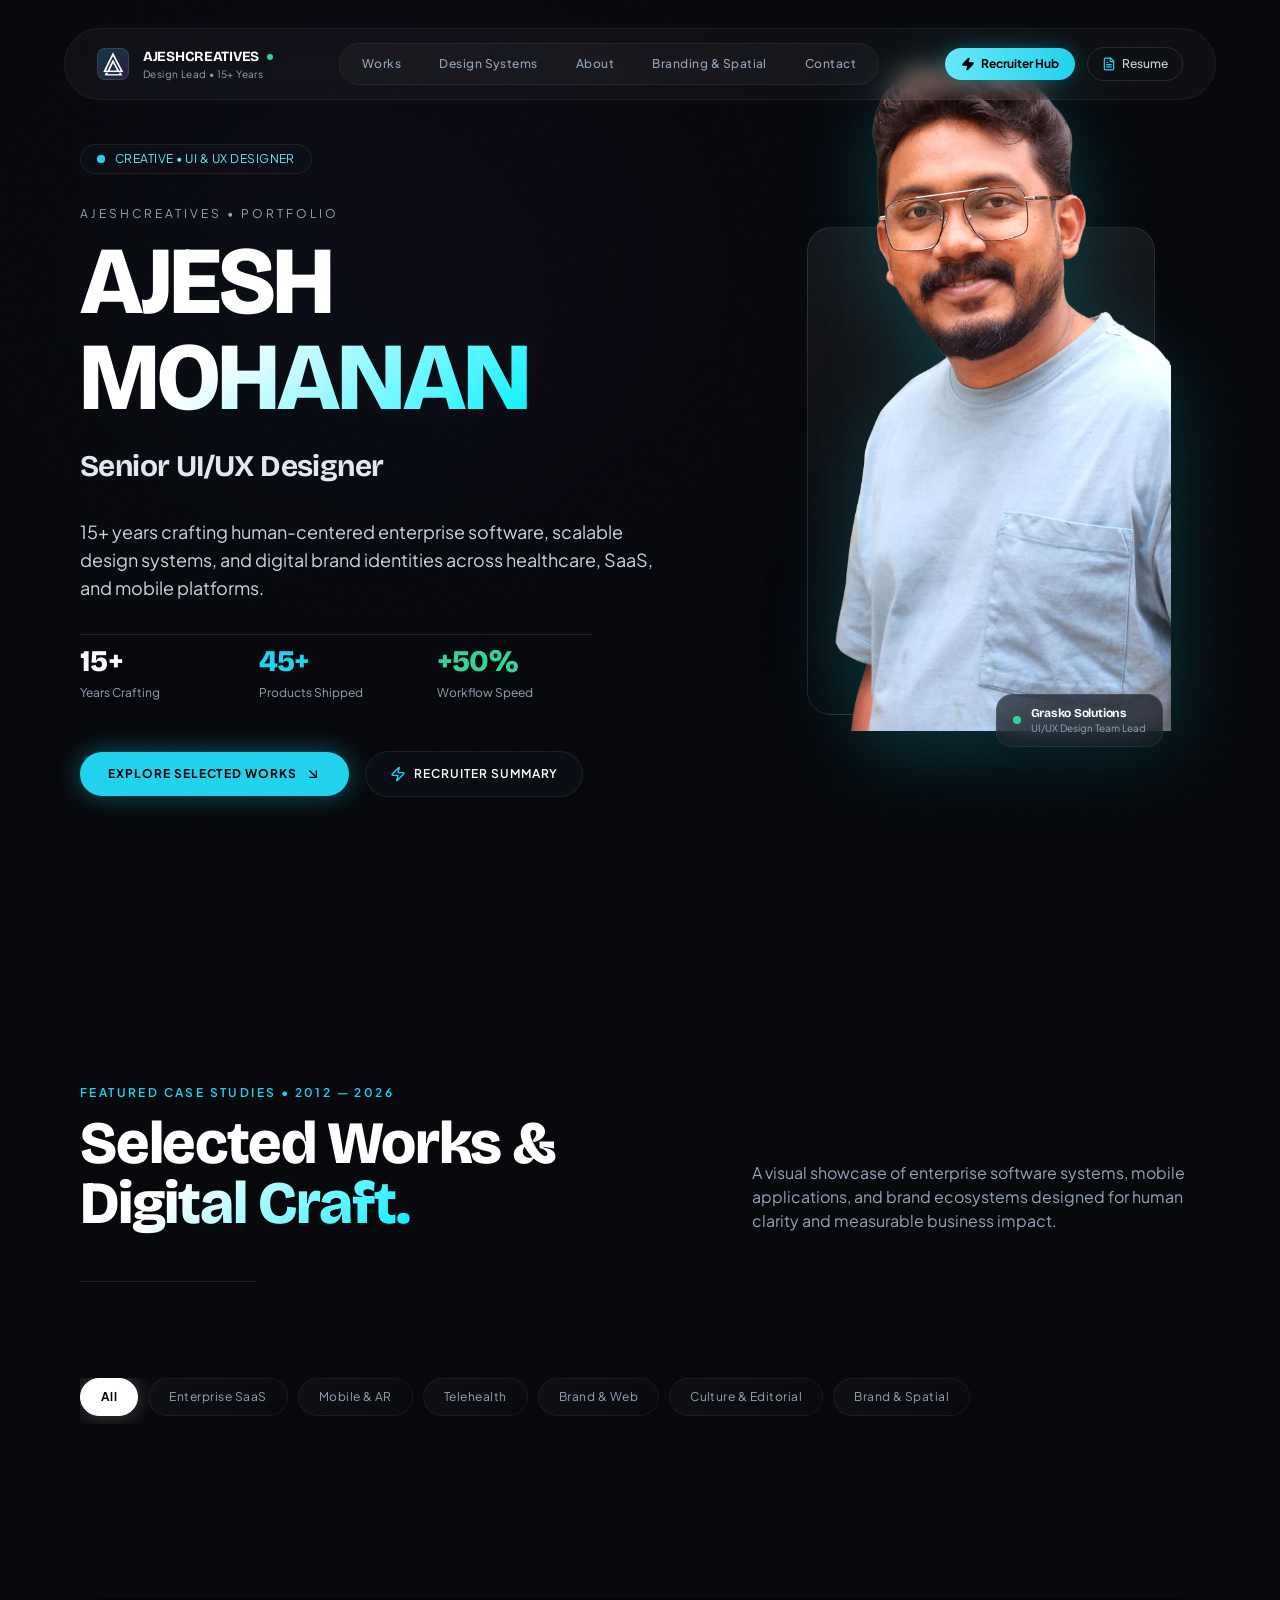
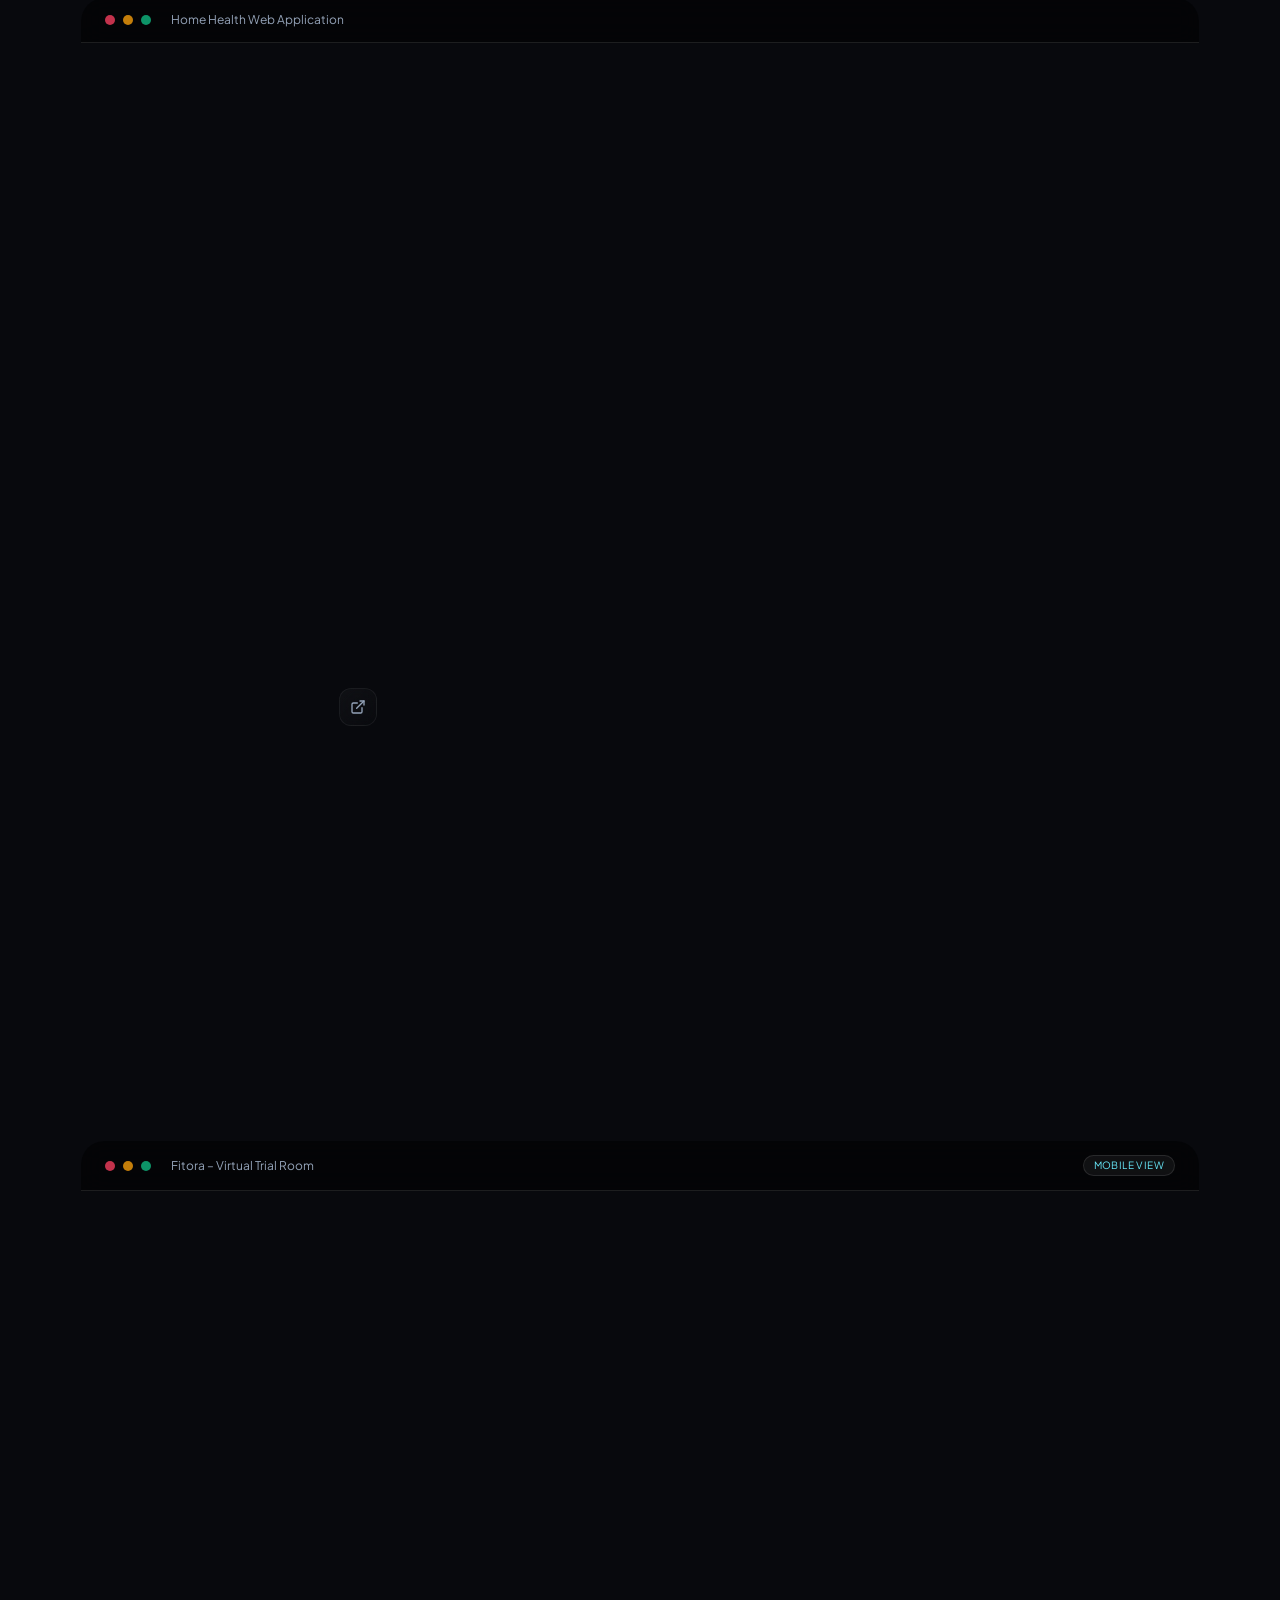
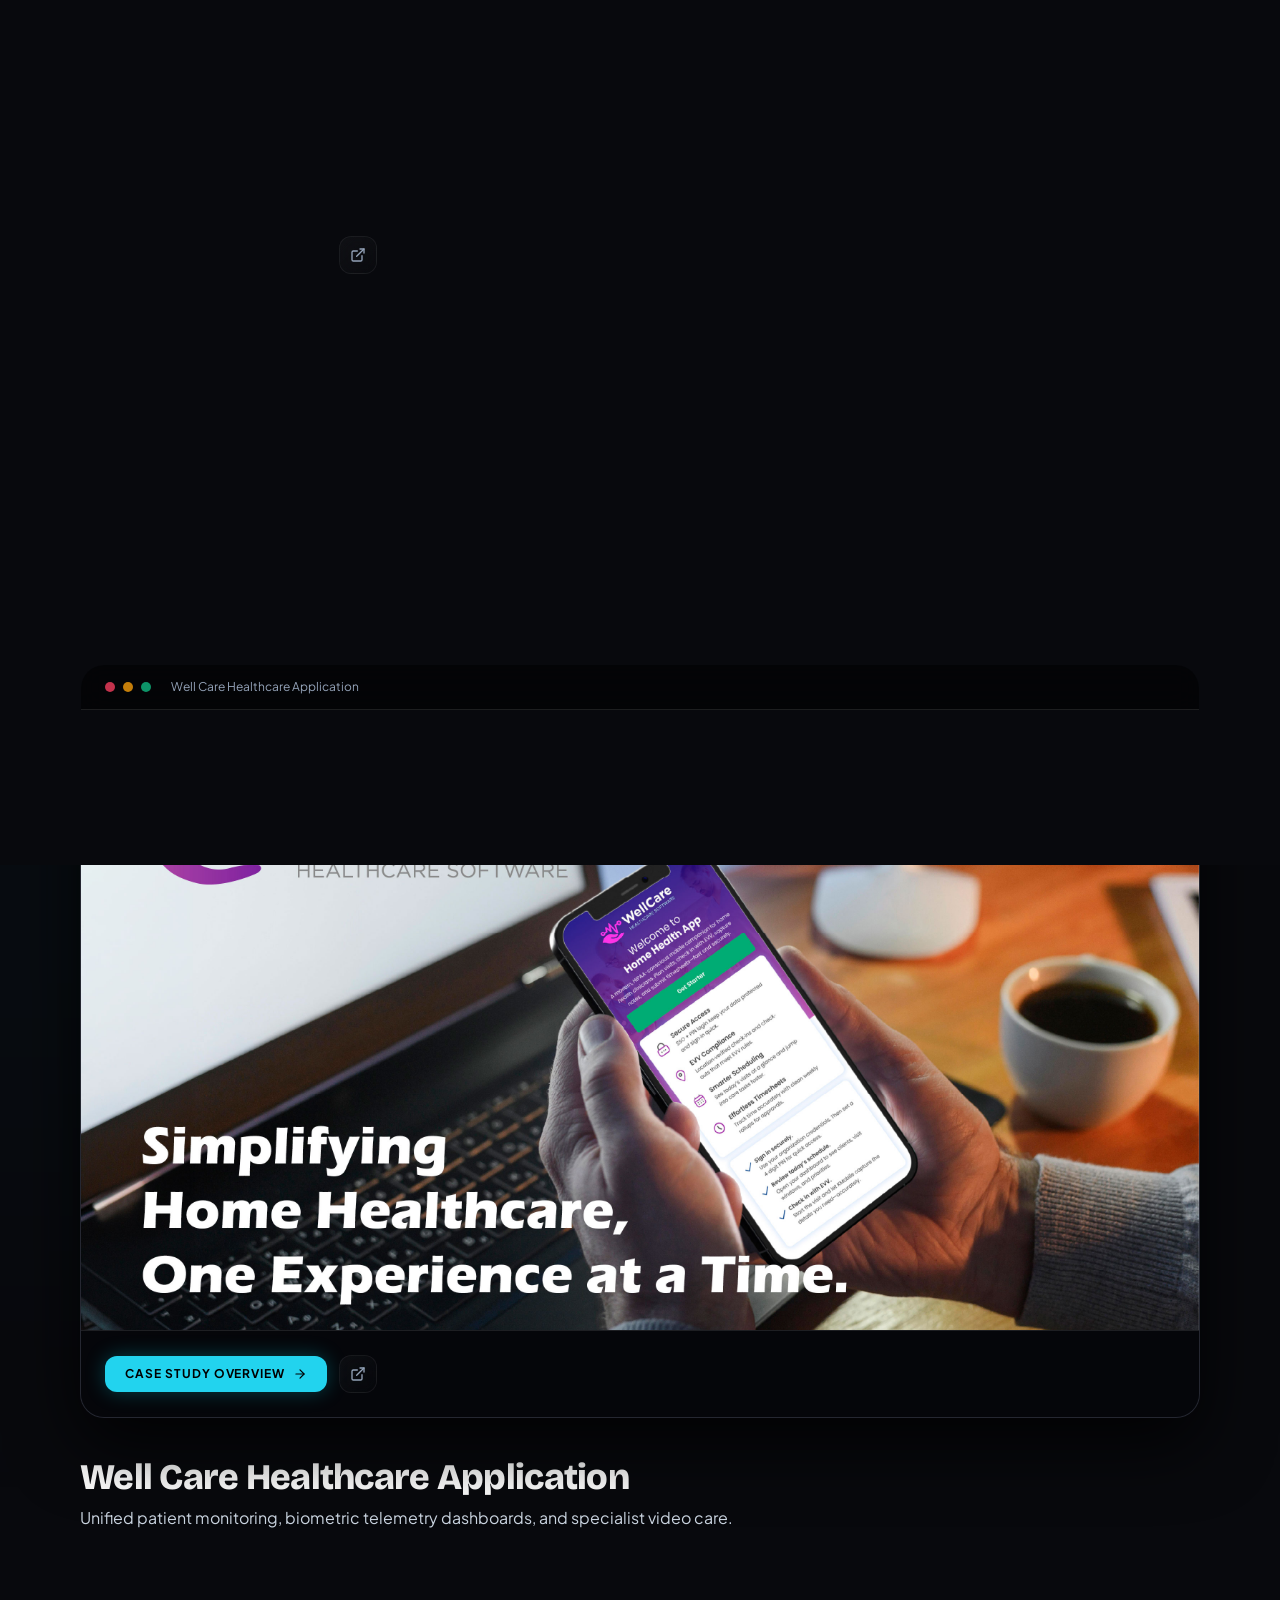
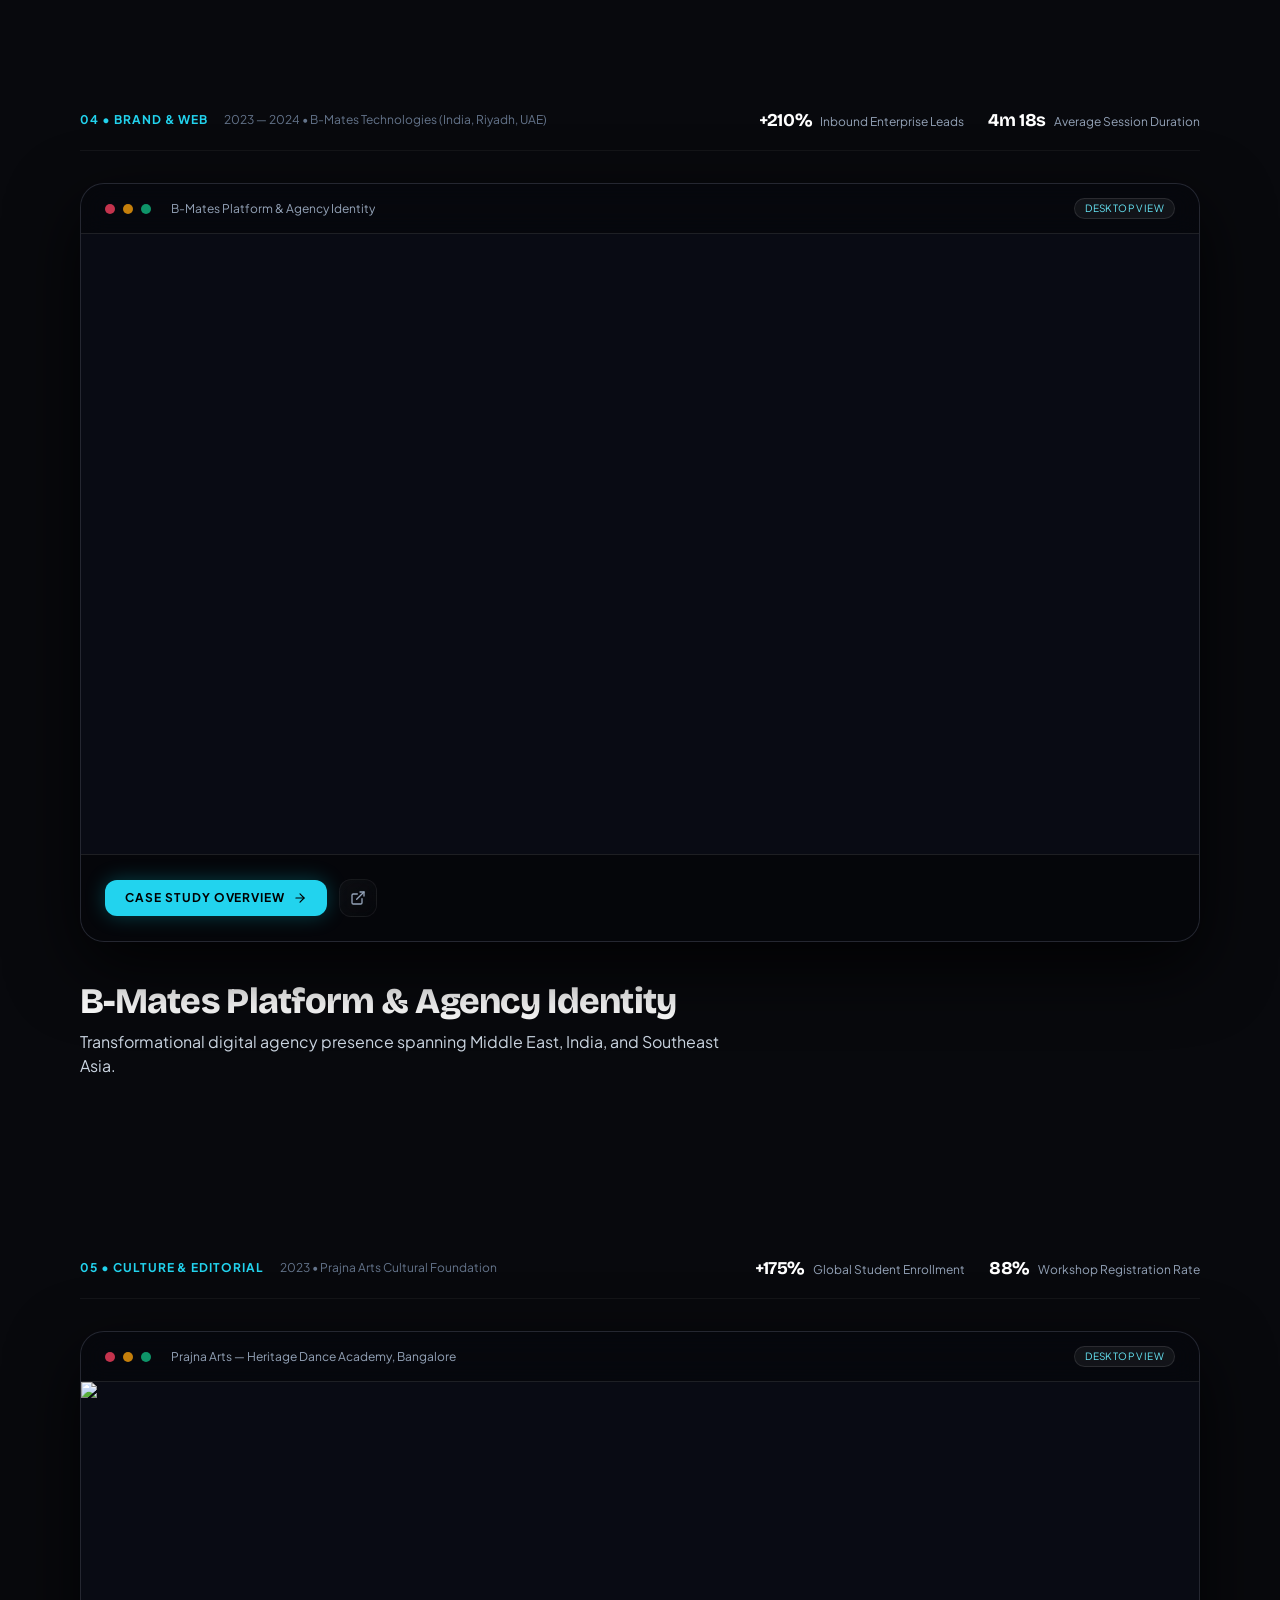
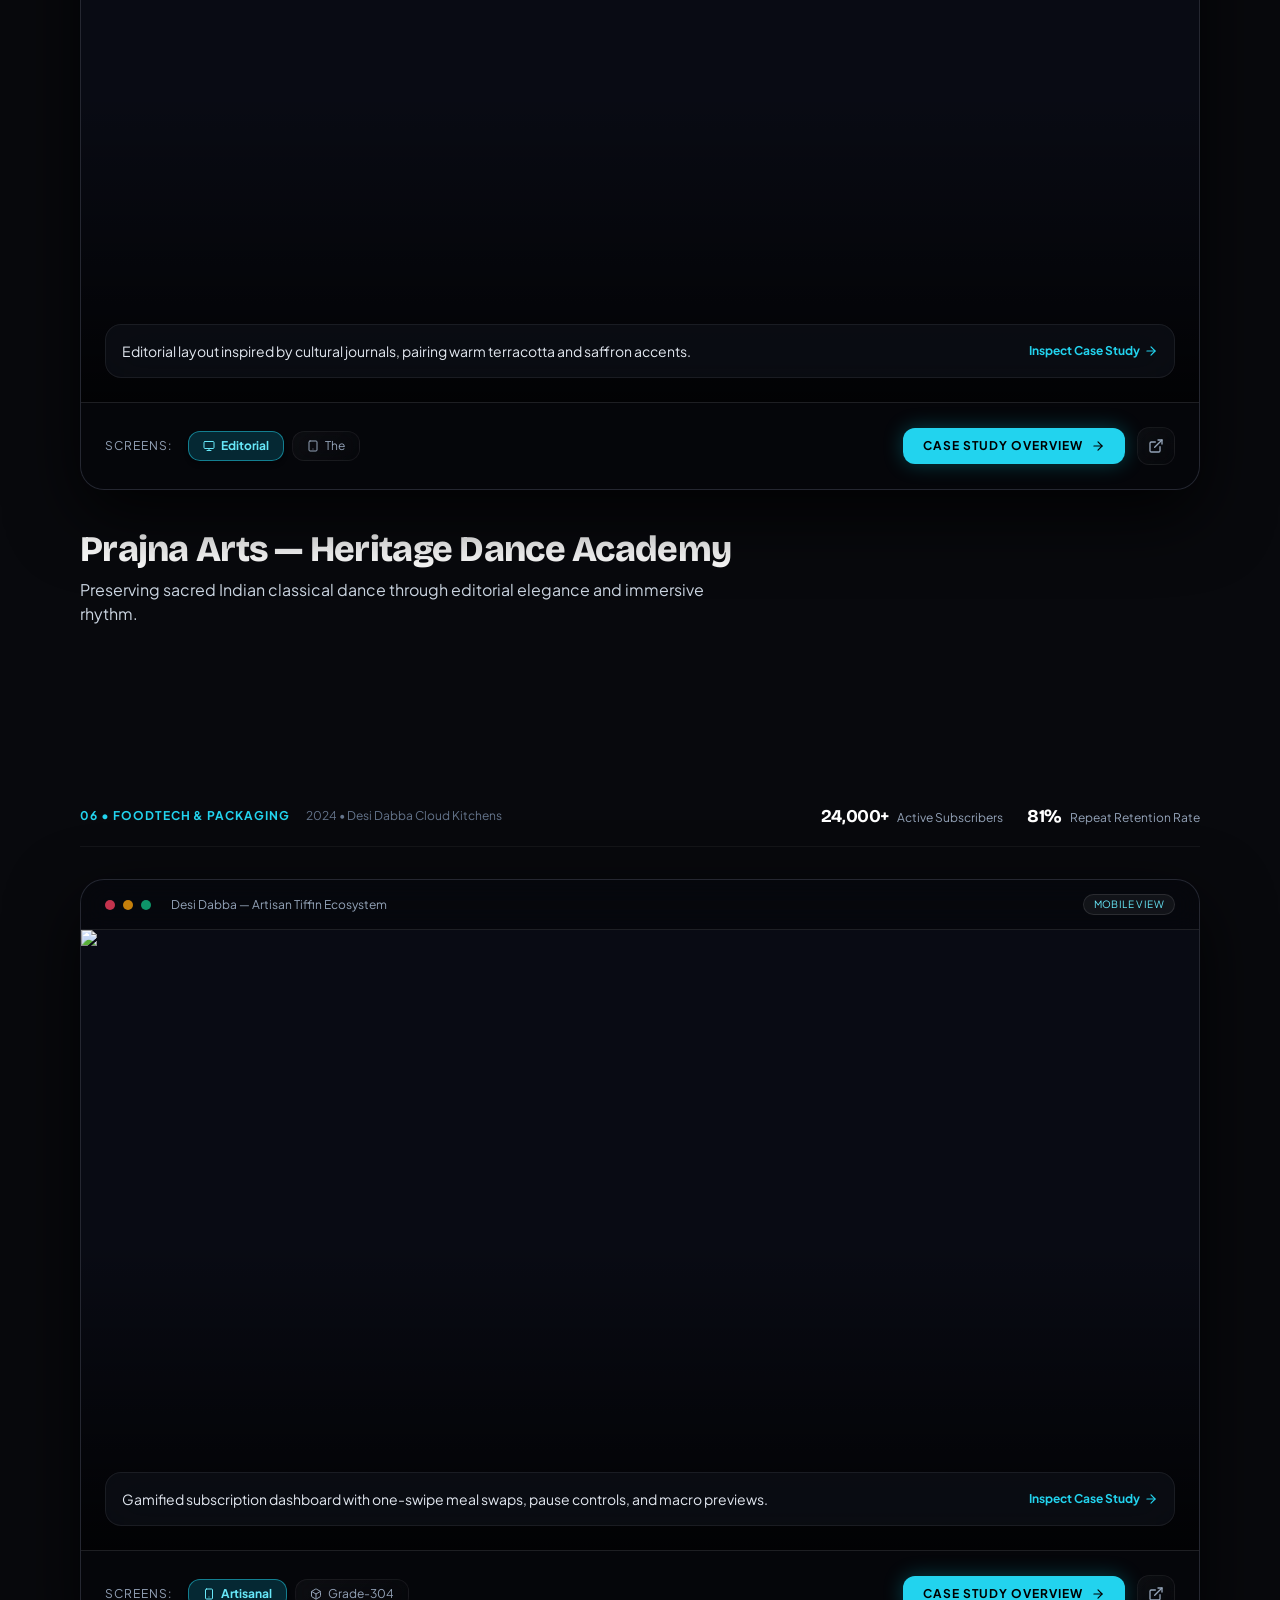
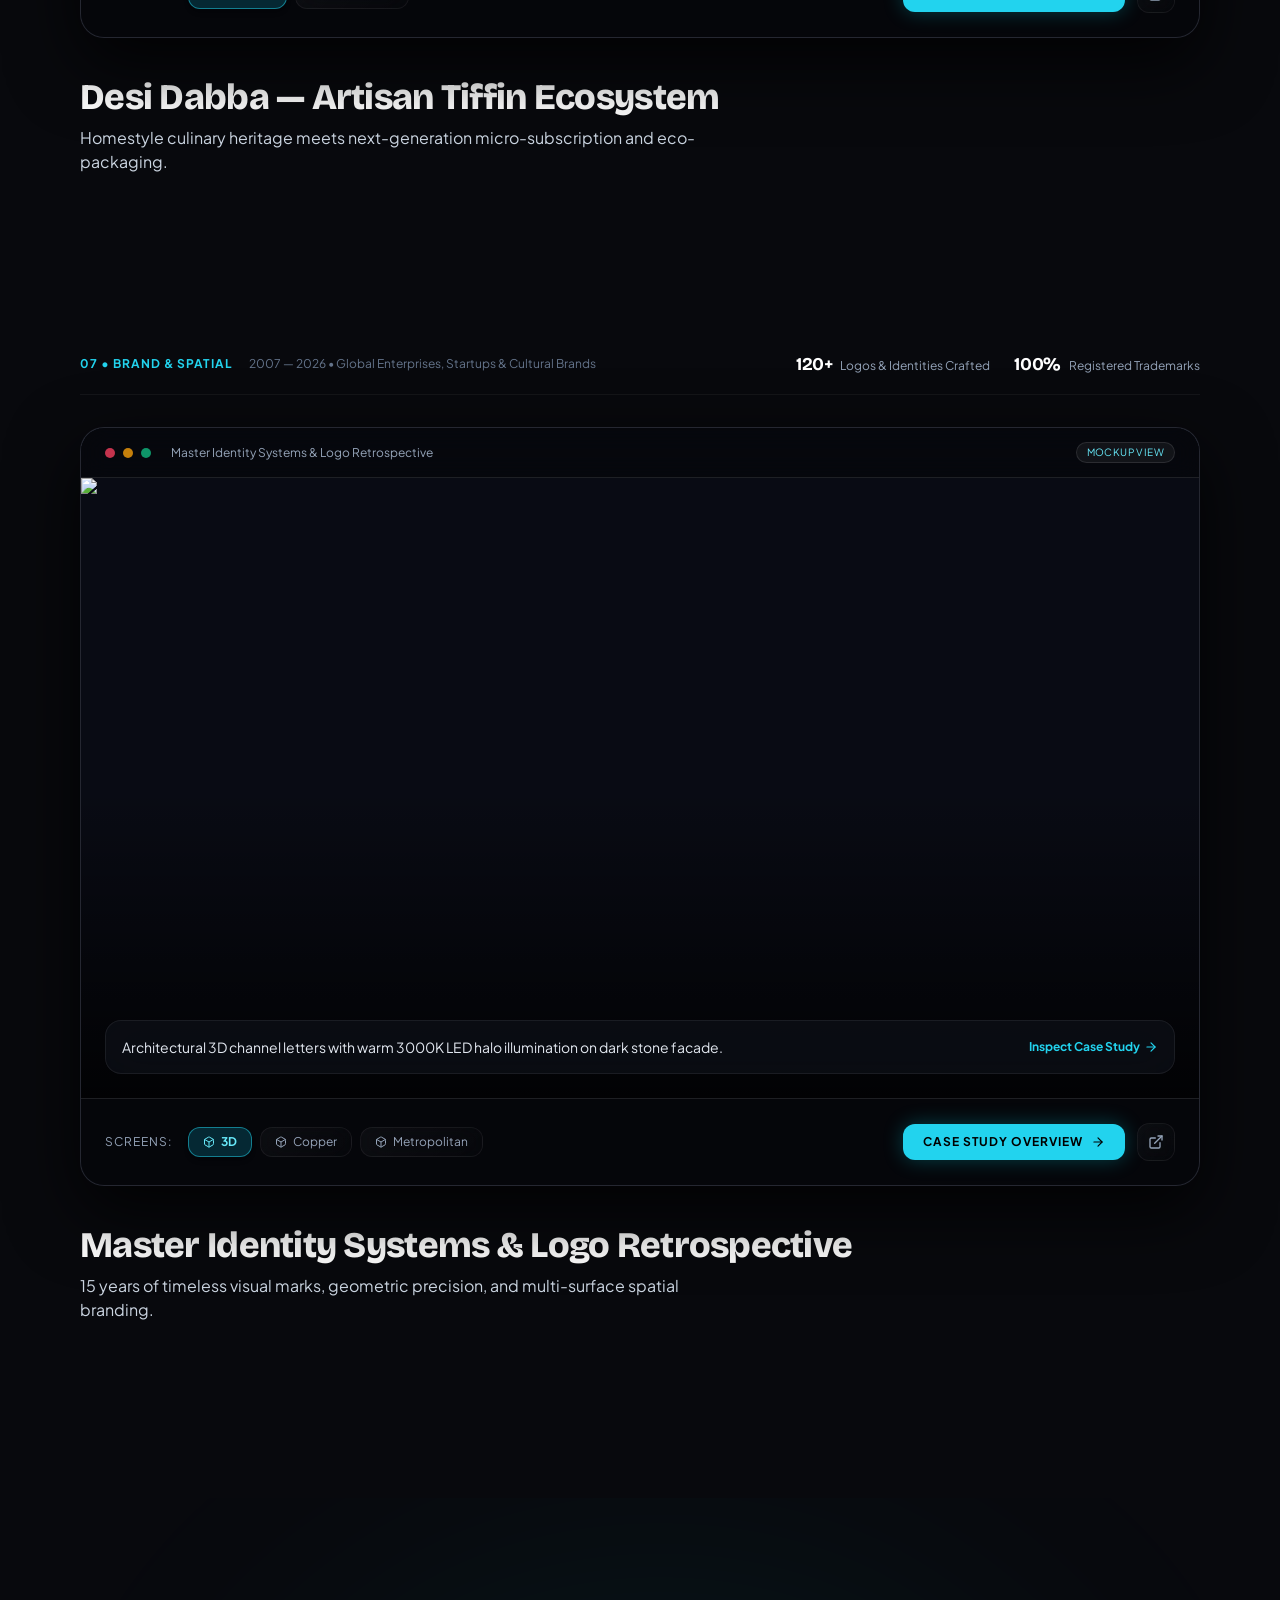
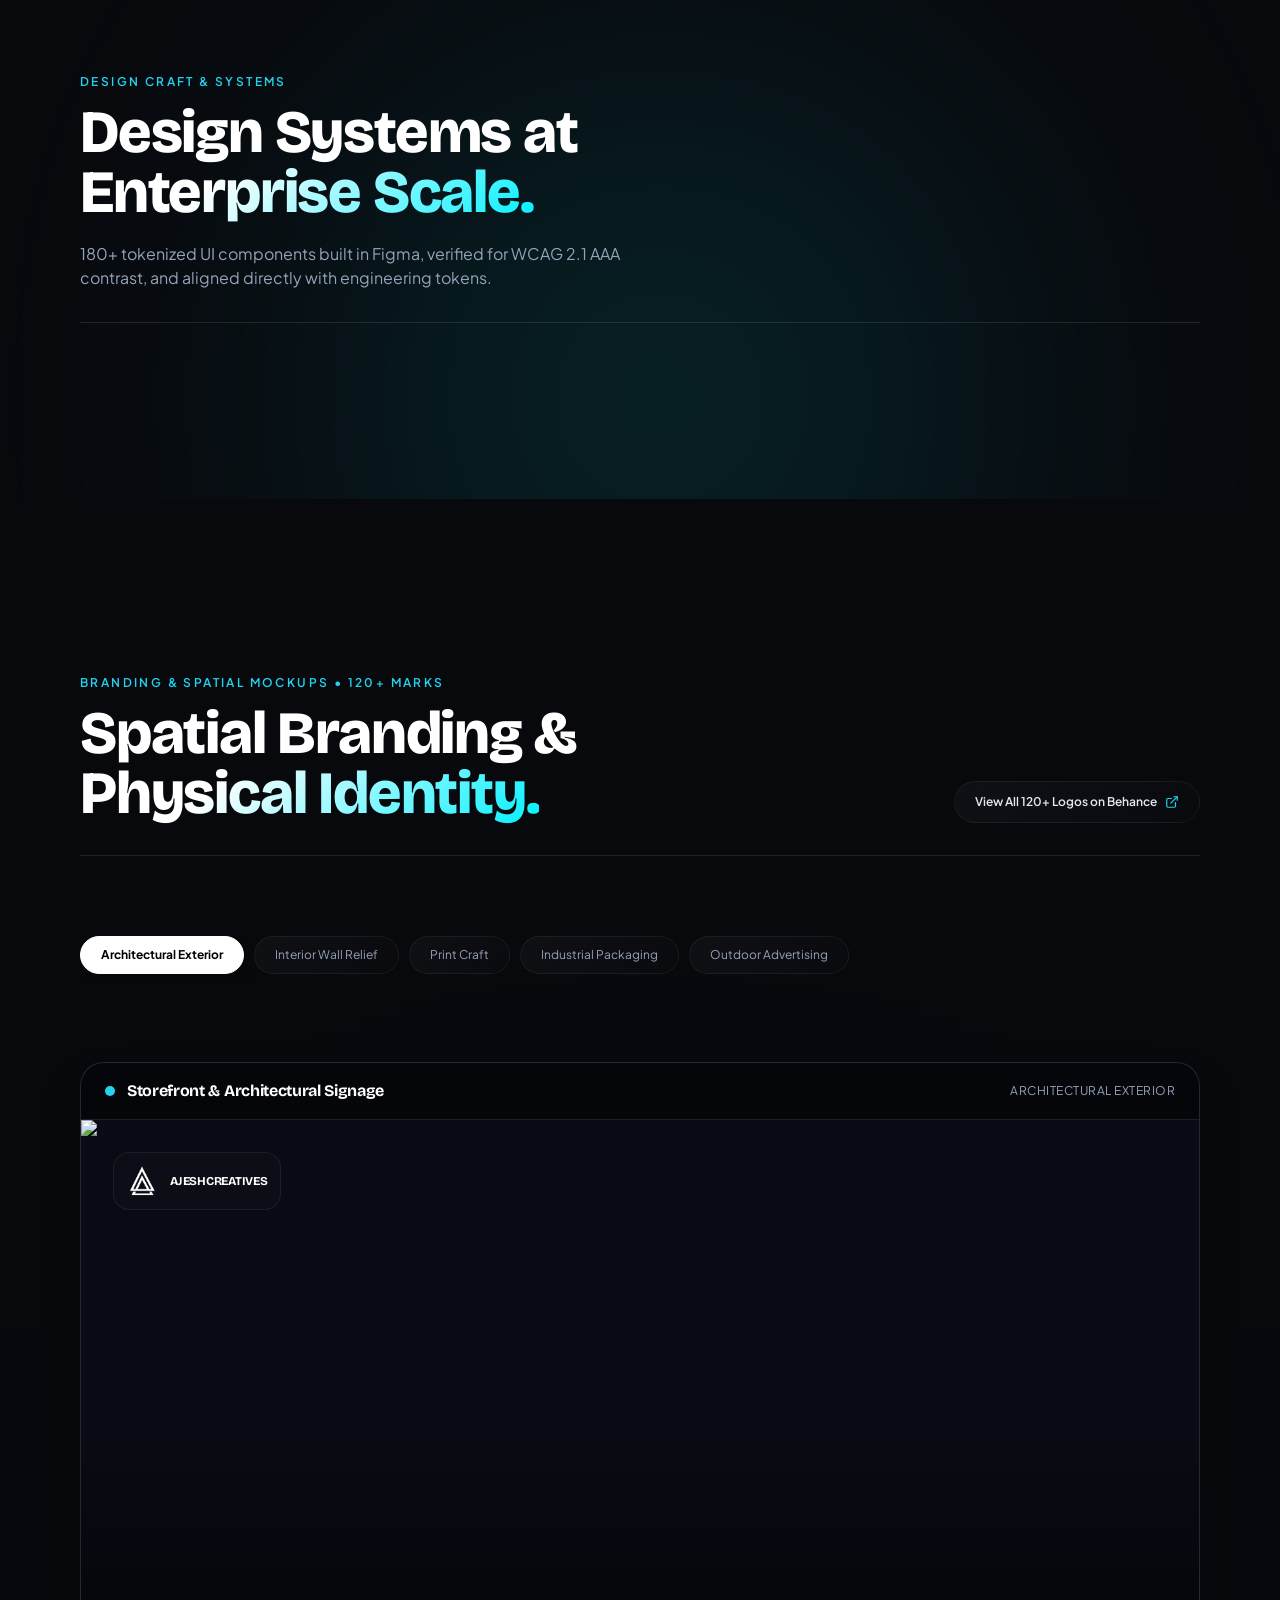
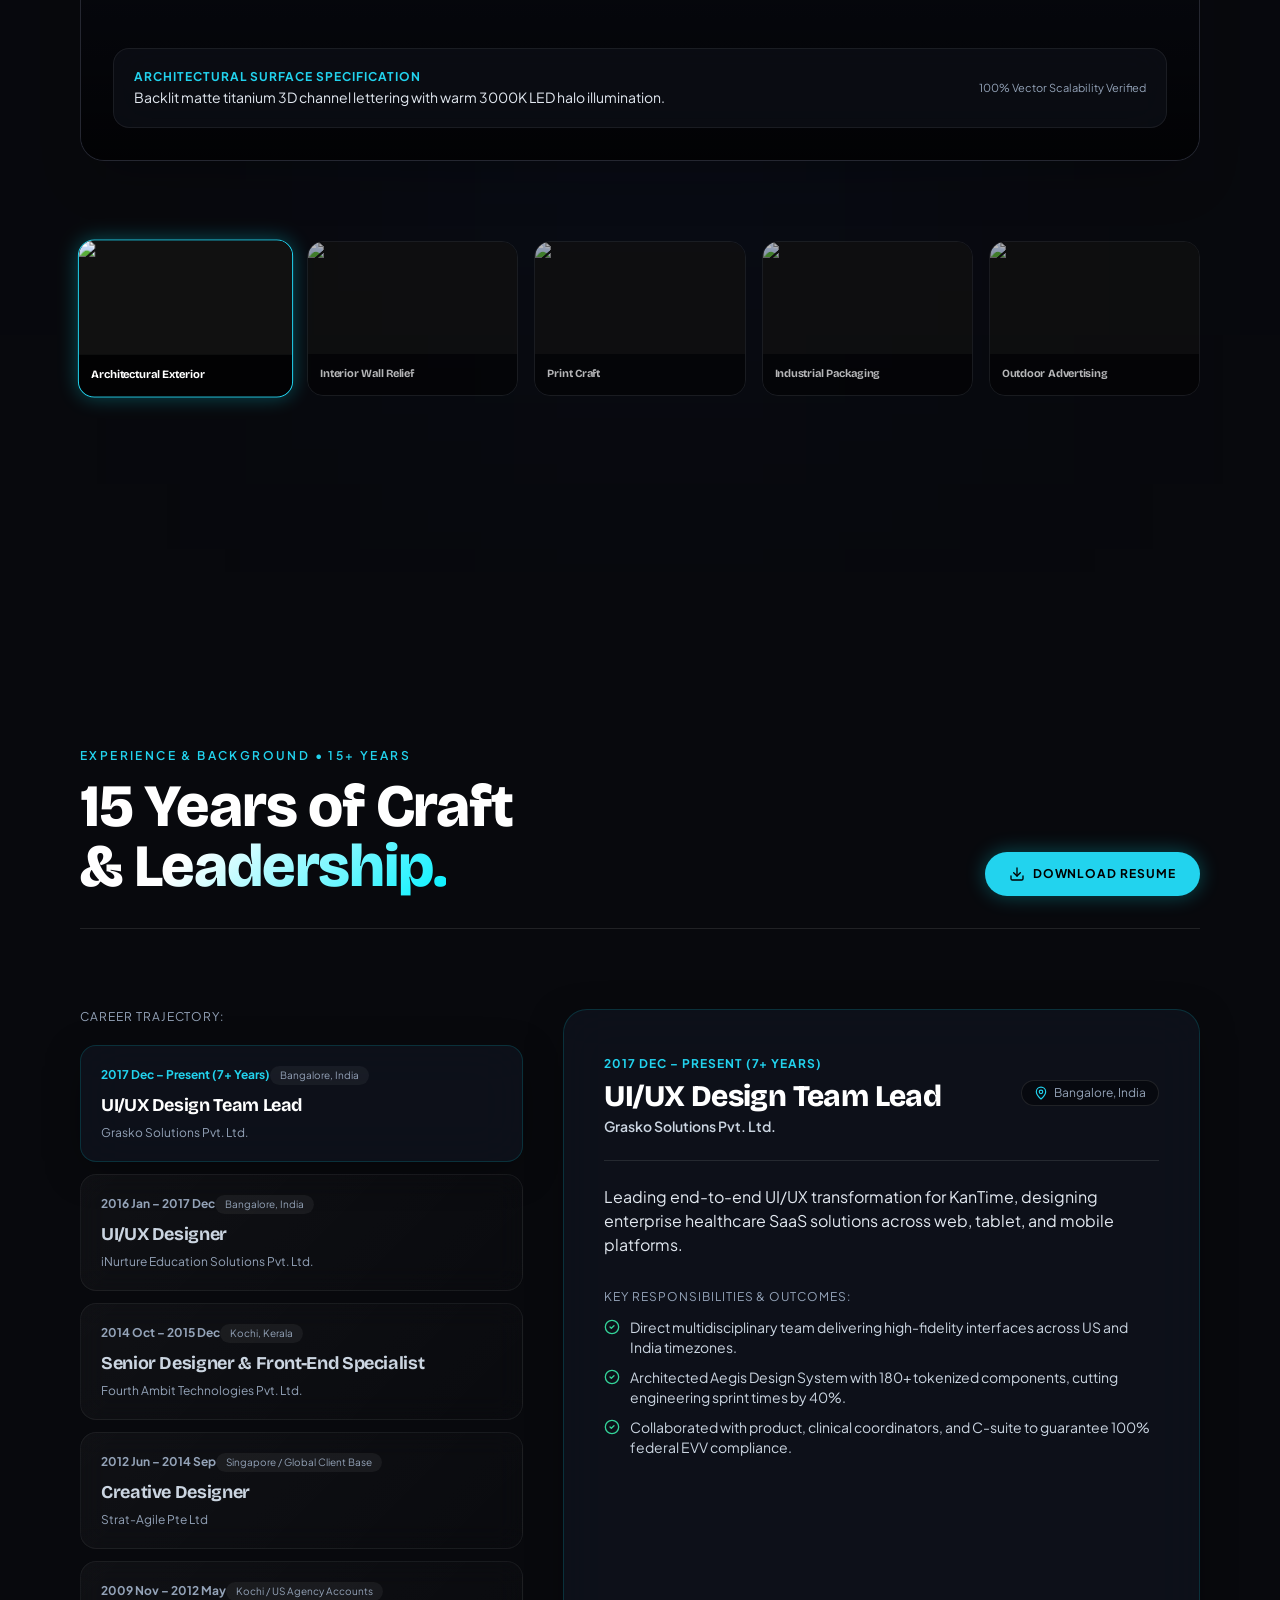
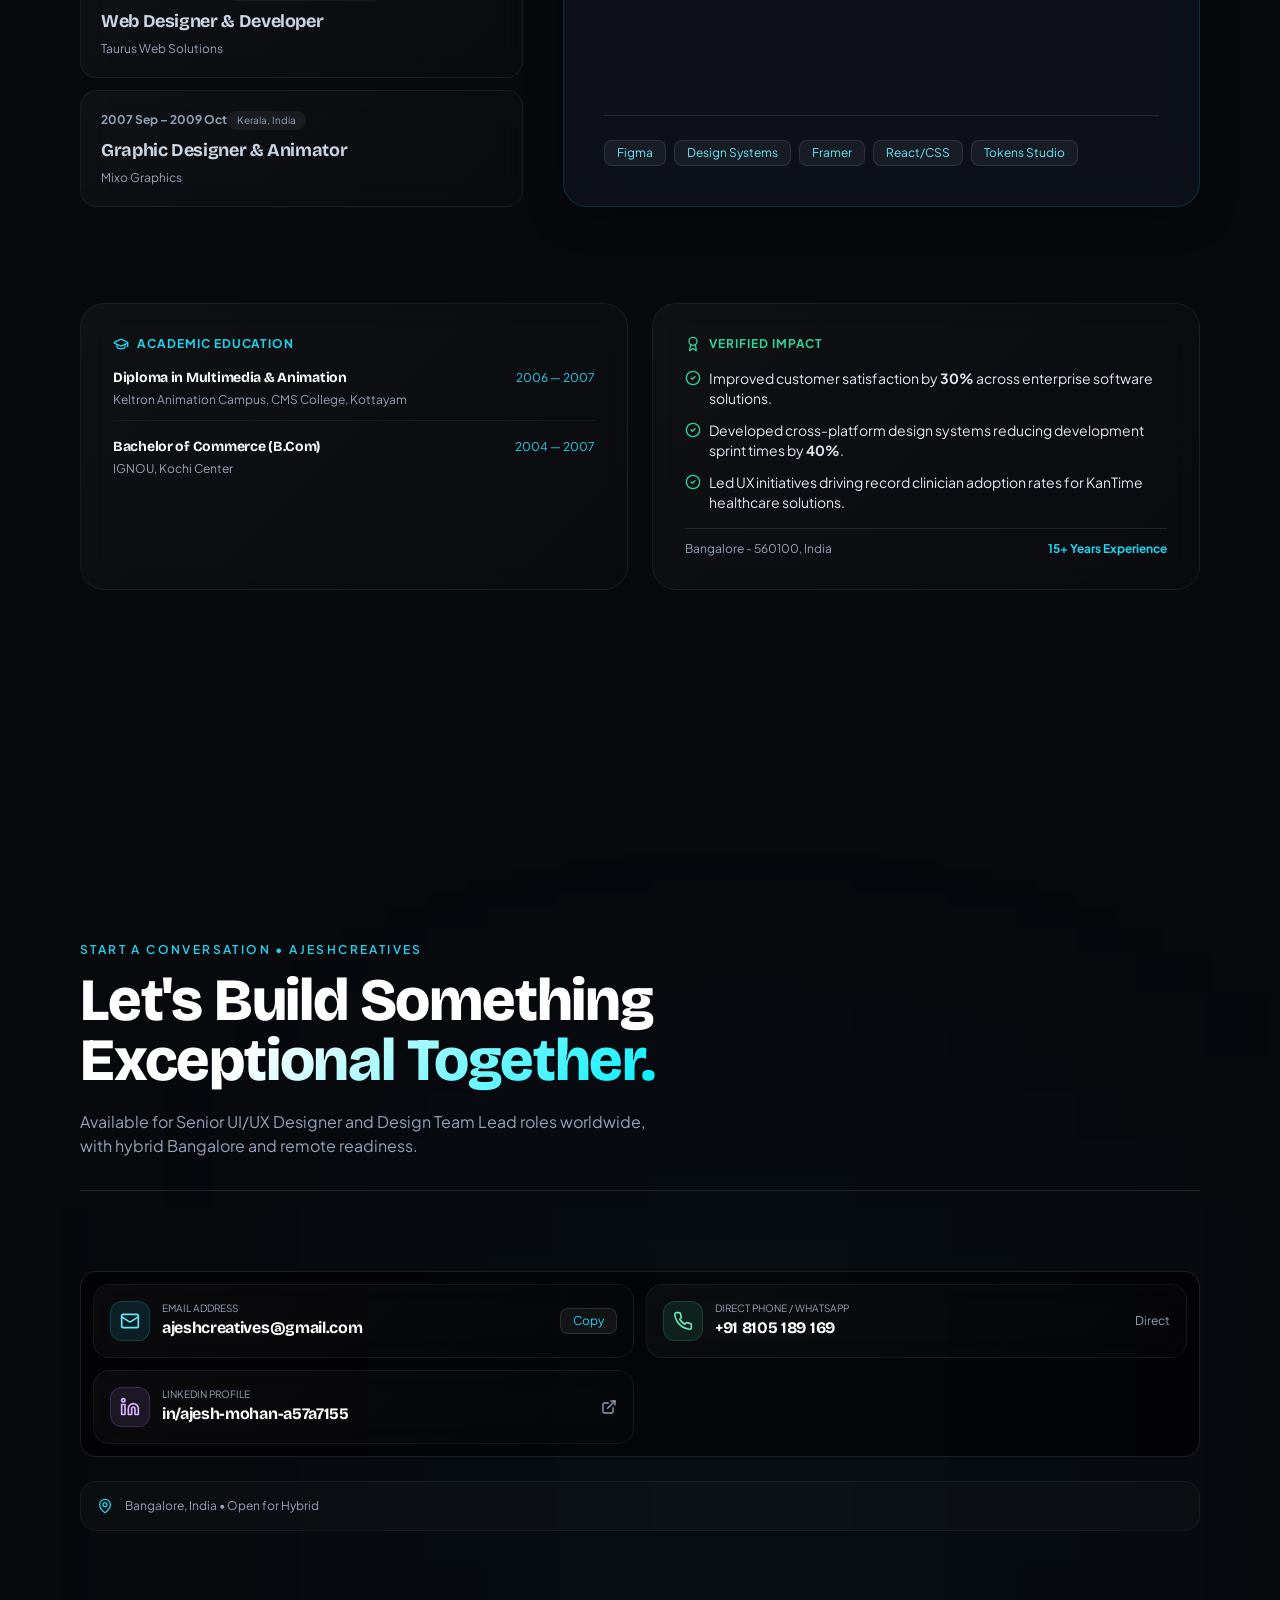
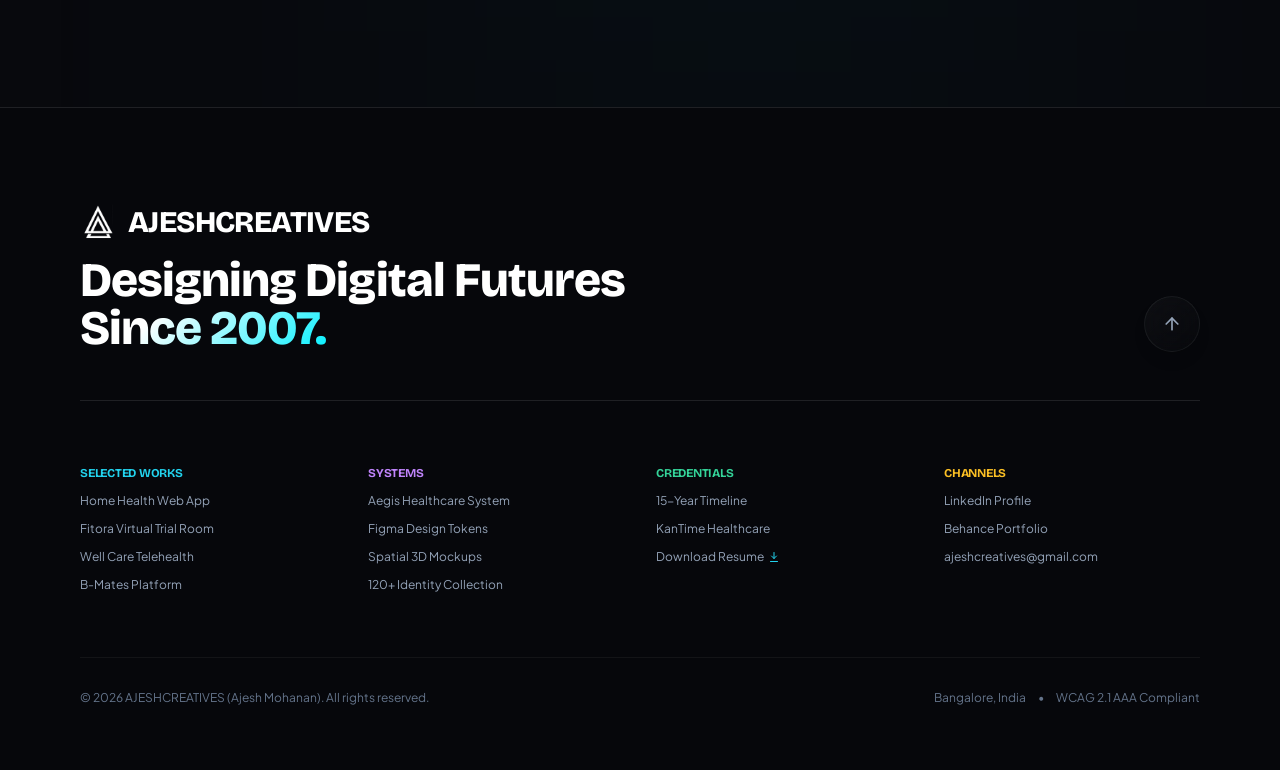
==== index.html @ 3a9ba1cf "Update index.html In index page, added bmates content" ====
<!DOCTYPE html>
<html lang="en" class="dark scroll-smooth">
<head>
<meta charSet="utf-8"/>
<meta name="viewport" content="width=device-width, initial-scale=1"/>
<link rel="preload" as="image" href="images/logo-icon.png" fetchPriority="high"/>
<link rel="preload" as="image" href="images/ajesh-portrait.png" fetchPriority="high"/>
<link rel="preload" as="image" href="https://images.unsplash.com/photo-1504868584819-f8e8b4b6d7e3?auto=format&amp;fit=crop&amp;w=1200&amp;q=80" fetchPriority="high"/>
<link rel="stylesheet" href="styles.css">
<title>AJESHCREATIVES | Senior UI/UX Designer &amp; Design Lead (15+ Years)</title>
<meta name="description" content="Design portfolio of Ajesh Mohanan (AJESHCREATIVES) — Senior UI/UX Designer and Design Team Lead with 15+ years of experience in Enterprise Healthcare SaaS, Design Systems, and Mobile Applications."/>
<meta name="author" content="Ajesh Mohanan"/>
<meta name="keywords" content="AJESHCREATIVES,Ajesh Mohanan,Senior UI/UX Designer,Design Team Lead,Product Designer,KanTime Healthcare,Mobile App Design,Design Systems,Brand Identity"/>
<meta property="og:title" content="AJESHCREATIVES | Senior UI/UX Designer &amp; Design Lead"/>
<meta property="og:description" content="15+ years crafting high-impact digital products, enterprise interfaces, and brand identity systems."/>
<meta property="og:url" content="https://ajeshcreatives.com"/>
<meta property="og:site_name" content="AJESHCREATIVES"/>
<meta property="og:locale" content="en_US"/>
<meta property="og:type" content="website"/>
<meta name="twitter:card" content="summary"/>
<meta name="twitter:title" content="AJESHCREATIVES | Senior UI/UX Designer &amp; Design Lead"/>
<meta name="twitter:description" content="15+ years crafting high-impact digital products, enterprise interfaces, and brand identity systems."/>
<link rel="stylesheet" href="static-overrides.css">
</head>
<body class="bg-[#08090d] text-slate-100 antialiased selection:bg-cyan-500/30 selection:text-white relative min-h-screen">
<div class="fixed inset-0 pointer-events-none bg-noise z-30 opacity-30">
</div><canvas class="fixed inset-0 pointer-events-none z-0 opacity-70" aria-hidden="true"></canvas>
<div class="relative z-10 flex flex-col min-h-screen">
<main class="flex flex-col min-h-screen">
<header class="fixed top-0 left-0 right-0 z-40 flex justify-center transition-all duration-500 px-4 pt-5 sm:pt-7 pointer-events-none">
<div class="pointer-events-auto flex items-center justify-between gap-6 px-6 sm:px-8 py-3.5 rounded-full border transition-all duration-500 max-w-6xl w-full bg-white/[0.03] border-white/5 backdrop-blur-md"><a class="flex items-center gap-3.5 group focus:outline-none" data-cursor="HOME" href="#hero">
<div class="relative w-8 h-8 rounded-lg overflow-hidden flex items-center justify-center p-0.5 bg-gradient-to-br from-cyan-400/20 to-purple-500/20 border border-white/10 group-hover:border-cyan-400/50 transition-colors"><img alt="AJESHCREATIVES Logo" fetchPriority="high" width="26" height="26" decoding="async" data-nimg="1" class="object-contain" style="color:transparent" src="images/logo-icon.png"/>
</div>
<div class="flex flex-col"><span class="font-heading text-sm font-bold tracking-wider text-white group-hover:text-cyan-400 transition-colors flex items-center gap-2">AJESHCREATIVES<span class="inline-block w-1.5 h-1.5 rounded-full bg-emerald-400 animate-pulse"></span></span><span class="text-[10px] text-slate-400 font-sans tracking-wide">Design Lead • 15+ Years</span>
</div></a>
<nav class="hidden md:flex items-center gap-1.5 bg-white/[0.03] p-1.5 rounded-full border border-white/5"><a class="relative px-4 py-1.5 rounded-full text-xs font-medium tracking-wide transition-all duration-300 font-sans text-slate-400 hover:text-white" data-cursor="GOTO" href="#works"><span class="relative z-10">Works</span></a><a class="relative px-4 py-1.5 rounded-full text-xs font-medium tracking-wide transition-all duration-300 font-sans text-slate-400 hover:text-white" data-cursor="GOTO" href="#design-system"><span class="relative z-10">Design Systems</span></a><a class="relative px-4 py-1.5 rounded-full text-xs font-medium tracking-wide transition-all duration-300 font-sans text-slate-400 hover:text-white" data-cursor="GOTO" href="#about"><span class="relative z-10">About</span></a><a class="relative px-4 py-1.5 rounded-full text-xs font-medium tracking-wide transition-all duration-300 font-sans text-slate-400 hover:text-white" data-cursor="GOTO" href="#branding"><span class="relative z-10">Branding &amp; Spatial</span></a><a class="relative px-4 py-1.5 rounded-full text-xs font-medium tracking-wide transition-all duration-300 font-sans text-slate-400 hover:text-white" data-cursor="GOTO" href="#contact"><span class="relative z-10">Contact</span></a>
</nav>
<div class="flex items-center gap-3"><button class="relative group overflow-hidden px-4 py-2 rounded-full text-xs font-bold font-sans text-black bg-gradient-to-r from-cyan-300 to-cyan-400 hover:opacity-95 transition-all shadow-[0_0_20px_rgba(0,240,255,0.25)] flex items-center gap-1.5" data-cursor="RECRUITER"><svg xmlns="http://www.w3.org/2000/svg" width="24" height="24" viewBox="0 0 24 24" fill="none" stroke="currentColor" stroke-width="2" stroke-linecap="round" stroke-linejoin="round" class="lucide lucide-zap w-3.5 h-3.5 fill-black"><path d="M4 14a1 1 0 0 1-.78-1.63l9.9-10.2a.5.5 0 0 1 .86.46l-1.92 6.02A1 1 0 0 0 13 10h7a1 1 0 0 1 .78 1.63l-9.9 10.2a.5.5 0 0 1-.86-.46l1.92-6.02A1 1 0 0 0 11 14z"></path></svg><span class="hidden sm:inline">Recruiter Hub</span><span class="sm:hidden">Recruiter</span></button><a href="#about" class="px-3.5 py-2 rounded-full text-xs font-medium font-sans text-slate-300 border border-white/10 hover:border-cyan-400/40 hover:bg-white/[0.04] transition-all hidden lg:flex items-center gap-1.5" data-cursor="RESUME"><svg xmlns="http://www.w3.org/2000/svg" width="24" height="24" viewBox="0 0 24 24" fill="none" stroke="currentColor" stroke-width="2" stroke-linecap="round" stroke-linejoin="round" class="lucide lucide-file-text w-3.5 h-3.5 text-cyan-400"><path d="M15 2H6a2 2 0 0 0-2 2v16a2 2 0 0 0 2 2h12a2 2 0 0 0 2-2V7Z"></path><path d="M14 2v4a2 2 0 0 0 2 2h4"></path><path d="M10 9H8"></path><path d="M16 13H8"></path><path d="M16 17H8"></path></svg><span>Resume</span></a><button class="p-2 rounded-full border border-white/10 bg-white/[0.04] text-slate-200 md:hidden" aria-label="Toggle Navigation Menu"><svg xmlns="http://www.w3.org/2000/svg" width="24" height="24" viewBox="0 0 24 24" fill="none" stroke="currentColor" stroke-width="2" stroke-linecap="round" stroke-linejoin="round" class="lucide lucide-menu w-4 h-4"><line x1="4" x2="20" y1="12" y2="12"></line><line x1="4" x2="20" y1="6" y2="6"></line><line x1="4" x2="20" y1="18" y2="18"></line></svg></button>
</div>
</div>
</header>
<section id="hero" class="relative min-h-[92vh] flex flex-col justify-center pt-36 pb-28 px-6 sm:px-12 lg:px-20 overflow-hidden">
<div class="absolute top-1/4 left-1/3 -translate-x-1/2 -translate-y-1/2 w-[650px] h-[500px] bg-gradient-to-tr from-cyan-500/10 via-purple-500/5 to-transparent blur-[140px] rounded-full pointer-events-none -z-10">
</div>
<div class="max-w-7xl mx-auto w-full grid grid-cols-1 lg:grid-cols-12 gap-16 lg:gap-12 items-center">
<div class="lg:col-span-7 flex flex-col gap-8 z-10">
<div class="inline-flex items-center gap-2.5 px-4 py-1.5 rounded-full glass-panel border border-cyan-400/25 text-xs font-sans tracking-wide text-cyan-300 w-fit"><span class="relative flex h-2 w-2"><span class="animate-ping absolute inline-flex h-full w-full rounded-full bg-cyan-400 opacity-75"></span><span class="relative inline-flex rounded-full h-2 w-2 bg-cyan-400"></span></span><span>CREATIVE • UI &amp; UX DESIGNER</span>
</div>
<div class="flex flex-col gap-3"><span class="text-xs font-sans uppercase tracking-[0.25em] text-slate-400">AJESHCREATIVES • PORTFOLIO</span><h1 class="font-heading text-5xl sm:text-7xl xl:text-8xl font-extrabold tracking-tight text-white leading-[1.02]">AJESH <br/><span class="text-gradient-cyan">MOHANAN</span></h1>
<div class="h-10 sm:h-12 flex items-center overflow-hidden pt-2"><span class="font-heading text-xl sm:text-3xl font-bold text-slate-200 tracking-wide inline-block">Senior UI/UX Designer</span>
</div>
</div><p class="text-slate-300 text-base sm:text-lg max-w-xl font-normal leading-relaxed font-sans">15+ years crafting human-centered enterprise software, scalable design systems, and digital brand identities across healthcare, SaaS, and mobile platforms.</p>
<div class="grid grid-cols-3 gap-6 pt-2 max-w-lg border-t border-white/10">
<div><span class="font-heading text-2xl sm:text-3xl font-extrabold text-white block">15+</span><span class="text-xs text-slate-400 font-sans">Years Crafting</span>
</div>
<div><span class="font-heading text-2xl sm:text-3xl font-extrabold text-cyan-400 block">45+</span><span class="text-xs text-slate-400 font-sans">Products Shipped</span>
</div>
<div><span class="font-heading text-2xl sm:text-3xl font-extrabold text-emerald-400 block">+50%</span><span class="text-xs text-slate-400 font-sans">Workflow Speed</span>
</div>
</div>
<div class="flex flex-wrap items-center gap-4 pt-4"><a class="px-7 py-3.5 rounded-full font-sans font-bold text-xs uppercase tracking-wider text-black bg-cyan-400 hover:bg-cyan-300 transition-all shadow-[0_0_25px_rgba(0,240,255,0.35)] flex items-center gap-2 group" data-cursor="WORKS" href="#works"><span>Explore Selected Works</span><svg xmlns="http://www.w3.org/2000/svg" width="24" height="24" viewBox="0 0 24 24" fill="none" stroke="currentColor" stroke-width="2" stroke-linecap="round" stroke-linejoin="round" class="lucide lucide-arrow-down-right w-4 h-4 transition-transform group-hover:translate-x-0.5 group-hover:translate-y-0.5"><path d="m7 7 10 10"></path><path d="M17 7v10H7"></path></svg></a><button class="px-6 py-3.5 rounded-full font-sans font-semibold text-xs tracking-wider uppercase text-white glass-panel border border-white/15 hover:border-cyan-400/40 hover:bg-white/[0.06] transition-all flex items-center gap-2" data-cursor="RECRUITER"><svg xmlns="http://www.w3.org/2000/svg" width="24" height="24" viewBox="0 0 24 24" fill="none" stroke="currentColor" stroke-width="2" stroke-linecap="round" stroke-linejoin="round" class="lucide lucide-zap w-4 h-4 text-cyan-400"><path d="M4 14a1 1 0 0 1-.78-1.63l9.9-10.2a.5.5 0 0 1 .86.46l-1.92 6.02A1 1 0 0 0 13 10h7a1 1 0 0 1 .78 1.63l-9.9 10.2a.5.5 0 0 1-.86-.46l1.92-6.02A1 1 0 0 0 11 14z"></path></svg><span>Recruiter Summary</span></button>
</div>
</div>
<div class="lg:col-span-5 flex justify-center items-center relative">
<div class="relative w-[300px] sm:w-[380px] h-[440px] sm:h-[520px] flex items-center justify-center">
<div class="absolute inset-4 rounded-3xl bg-gradient-to-b from-white/[0.06] to-transparent backdrop-blur-xl border border-white/10 shadow-2xl overflow-hidden">
</div>
<div class="relative z-10 w-full h-full flex items-end justify-center pt-8"><img alt="Ajesh Mohanan - AJESHCREATIVES" fetchPriority="high" width="380" height="500" decoding="async" data-nimg="1" class="object-contain drop-shadow-[0_20px_40px_rgba(0,240,255,0.2)] select-none pointer-events-none transition-transform duration-700 hover:scale-105" style="color:transparent" src="images/ajesh-portrait.png"/>
</div>
<div class="absolute -bottom-4 right-2 z-20 glass-panel px-4 py-2.5 rounded-2xl border border-white/15 shadow-xl flex items-center gap-2.5">
<div class="w-2 h-2 rounded-full bg-emerald-400 animate-pulse">
</div>
<div class="flex flex-col"><span class="font-heading text-xs font-bold text-white">Grasko Solutions</span><span class="text-[10px] text-slate-400 font-sans">UI/UX Design Team Lead</span>
</div>
</div>
</div>
</div>
</div>
</section>
<section id="works" class="relative py-32 sm:py-44 px-6 sm:px-12 lg:px-20 overflow-hidden">
<div class="absolute top-1/3 left-0 w-[600px] h-[600px] bg-cyan-500/5 blur-[180px] pointer-events-none -z-10">
</div>
<div class="max-w-7xl mx-auto flex flex-col gap-24">
<div class="flex flex-col md:flex-row md:items-end justify-between gap-8 pb-12 border-b border-white/10">
<div class="flex flex-col gap-3"><span class="text-xs font-sans uppercase tracking-[0.2em] text-cyan-400 font-semibold">FEATURED CASE STUDIES • 2012 — 2026</span><h2 class="font-heading text-4xl sm:text-6xl font-black text-white tracking-tight leading-tight">Selected Works &amp; <br/><span class="text-gradient-cyan">Digital Craft.</span></h2>
</div><p class="text-slate-400 text-sm sm:text-base max-w-md font-sans leading-relaxed">A visual showcase of enterprise software systems, mobile applications, and brand ecosystems designed for human clarity and measurable business impact.</p>
</div>
<div class="flex items-center gap-2.5 overflow-x-auto no-scrollbar pb-2"><button class="px-5 py-2.5 rounded-full text-xs font-sans tracking-wide whitespace-nowrap transition-all border bg-white text-black border-white shadow-[0_0_20px_rgba(255,255,255,0.25)] font-bold" data-cursor="FILTER">All</button><button class="px-5 py-2.5 rounded-full text-xs font-sans tracking-wide whitespace-nowrap transition-all border glass-card text-slate-400 hover:text-white border-white/5" data-cursor="FILTER">Enterprise SaaS</button><button class="px-5 py-2.5 rounded-full text-xs font-sans tracking-wide whitespace-nowrap transition-all border glass-card text-slate-400 hover:text-white border-white/5" data-cursor="FILTER">Mobile &amp; AR</button><button class="px-5 py-2.5 rounded-full text-xs font-sans tracking-wide whitespace-nowrap transition-all border glass-card text-slate-400 hover:text-white border-white/5" data-cursor="FILTER">Telehealth</button><button class="px-5 py-2.5 rounded-full text-xs font-sans tracking-wide whitespace-nowrap transition-all border glass-card text-slate-400 hover:text-white border-white/5" data-cursor="FILTER">Brand &amp; Web</button><button class="px-5 py-2.5 rounded-full text-xs font-sans tracking-wide whitespace-nowrap transition-all border glass-card text-slate-400 hover:text-white border-white/5" data-cursor="FILTER">Culture &amp; Editorial</button><button class="px-5 py-2.5 rounded-full text-xs font-sans tracking-wide whitespace-nowrap transition-all border glass-card text-slate-400 hover:text-white border-white/5" data-cursor="FILTER">Brand &amp; Spatial</button>
</div>
<div class="flex flex-col gap-36 sm:gap-44">
<article class="flex flex-col gap-8 group">
<div class="flex flex-col sm:flex-row sm:items-center justify-between gap-4 pb-4 border-b border-white/5">
<div class="flex items-center gap-4 flex-wrap"><span class="text-xs font-sans uppercase tracking-wider text-cyan-400 font-bold">01 • Enterprise SaaS</span><span class="text-xs text-slate-500 font-sans">2023 — 2024 • KanTime Enterprise Healthcare Platform</span>
</div>
<div class="flex items-center gap-6">
<div class="flex items-baseline gap-2"><span class="font-heading text-lg font-bold text-white">-50%</span><span class="text-xs text-slate-400 font-sans">Coordinator Scheduling Time</span>
</div>
<div class="flex items-baseline gap-2"><span class="font-heading text-lg font-bold text-white">-50%</span><span class="text-xs text-slate-400 font-sans">Visit Overlap Conflicts</span>
</div>
</div>
</div>
<div class="relative rounded-3xl bg-[#0c0f1a] border border-white/10 overflow-hidden shadow-[0_25px_70px_rgba(0,0,0,0.8)] group-hover:border-cyan-400/40 transition-all duration-500">
<div class="px-6 py-3.5 bg-black/50 border-b border-white/10 flex items-center justify-between backdrop-blur-md">
<div class="flex items-center gap-2"><span class="w-2.5 h-2.5 rounded-full bg-rose-500/80"></span><span class="w-2.5 h-2.5 rounded-full bg-amber-500/80"></span><span class="w-2.5 h-2.5 rounded-full bg-emerald-500/80"></span><span class="text-xs font-sans text-slate-400 ml-3 truncate max-w-xs sm:max-w-md">Home Health Web Application</span>
</div>
<div class="flex items-center gap-2">
</div>
</div>
<div class="relative w-full h-[360px] sm:h-[500px] lg:h-[620px] bg-[#090b14] overflow-hidden">
<div class="relative w-full h-full"><img alt="Master Scheduling Matrix Console" fetchPriority="high" decoding="async" data-nimg="fill" class="object-cover object-top transition-transform duration-700 group-hover:scale-[1.02]" style="position:absolute;height:100%;width:100%;left:0;top:0;right:0;bottom:0;color:transparent" src="images/Healthnest-Cover-Photo.jpg"/>
</div>
</div>
<div class="p-4 sm:p-6 bg-black/60 border-t border-white/10 flex flex-wrap items-center justify-end gap-4">
  <div class="flex items-center justify-end gap-3">
    <a class="px-5 py-2.5 rounded-xl font-sans font-bold text-xs uppercase tracking-wider text-black bg-cyan-400 hover:bg-cyan-300 transition-all flex items-center gap-2 shadow-[0_0_20px_rgba(0,240,255,0.25)]" data-cursor="INSPECT" href="case-study/home-health-web.html">
      <span>Case Study Overview</span>
      <svg xmlns="http://www.w3.org/2000/svg" width="24" height="24" viewBox="0 0 24 24" fill="none" stroke="currentColor" stroke-width="2" stroke-linecap="round" stroke-linejoin="round" class="lucide lucide-arrow-right w-3.5 h-3.5"><path d="M5 12h14"></path><path d="m12 5 7 7-7 7"></path></svg>
    </a>
    <a href="https://www.behance.net/gallery/244819819/Home-Health-Web-Application" target="_blank" rel="noopener noreferrer" class="p-2.5 rounded-xl glass-card text-slate-400 hover:text-white border border-white/10 hover:border-cyan-400/40 transition-all" title="Open Original Behance Gallery">
      <svg xmlns="http://www.w3.org/2000/svg" width="24" height="24" viewBox="0 0 24 24" fill="none" stroke="currentColor" stroke-width="2" stroke-linecap="round" stroke-linejoin="round" class="lucide lucide-external-link w-4 h-4"><path d="M15 3h6v6"></path><path d="M10 14 21 3"></path><path d="M18 13v6a2 2 0 0 1-2 2H5a2 2 0 0 1-2-2V8a2 2 0 0 1 2-2h6"></path></svg>
    </a>
  </div>
</div>
</div>
<div class="flex flex-col sm:flex-row sm:items-baseline justify-between gap-4 pt-2">
<div><h3 class="font-heading text-2xl sm:text-4xl font-extrabold text-white group-hover:text-cyan-300 transition-colors">Home Health Web Application</h3><p class="text-sm sm:text-base text-slate-300 font-sans mt-2 max-w-2xl leading-relaxed">Mission-critical clinician scheduling, electronic visit verification (EVV), and telemetry matrix.</p>
</div>
</div>
</article>
<article class="flex flex-col gap-8 group">
<div class="flex flex-col sm:flex-row sm:items-center justify-between gap-4 pb-4 border-b border-white/5">
<div class="flex items-center gap-4 flex-wrap"><span class="text-xs font-sans uppercase tracking-wider text-cyan-400 font-bold">02 • Mobile &amp; AR</span><span class="text-xs text-slate-500 font-sans">2024 • Next-Gen Fashion Tech Labs</span>
</div>
<div class="flex items-center gap-6">
<div class="flex items-baseline gap-2"><span class="font-heading text-lg font-bold text-white">-42%</span><span class="text-xs text-slate-400 font-sans">Return Rate Reduction</span>
</div>
<div class="flex items-baseline gap-2"><span class="font-heading text-lg font-bold text-white">98.2%</span><span class="text-xs text-slate-400 font-sans">Fit Prediction Precision</span>
</div>
</div>
</div>
<div class="relative rounded-3xl bg-[#0c0f1a] border border-white/10 overflow-hidden shadow-[0_25px_70px_rgba(0,0,0,0.8)] group-hover:border-cyan-400/40 transition-all duration-500">
<div class="px-6 py-3.5 bg-black/50 border-b border-white/10 flex items-center justify-between backdrop-blur-md">
<div class="flex items-center gap-2"><span class="w-2.5 h-2.5 rounded-full bg-rose-500/80"></span><span class="w-2.5 h-2.5 rounded-full bg-amber-500/80"></span><span class="w-2.5 h-2.5 rounded-full bg-emerald-500/80"></span><span class="text-xs font-sans text-slate-400 ml-3 truncate max-w-xs sm:max-w-md">Fitora – Virtual Trial Room</span>
</div>
<div class="flex items-center gap-2"><span class="text-[10px] font-sans tracking-wide uppercase px-2.5 py-0.5 rounded-full bg-white/5 border border-white/10 text-cyan-300">Mobile View</span>
</div>
</div>
<div class="relative w-full h-[360px] sm:h-[500px] lg:h-[620px] bg-[#090b14] overflow-hidden">
<div class="relative w-full h-full"><img alt="3D Avatar Fitting &amp; Fabric Drape" loading="lazy" decoding="async" data-nimg="fill" class="object-cover object-top transition-transform duration-700 group-hover:scale-[1.02]" style="position:absolute;height:100%;width:100%;left:0;top:0;right:0;bottom:0;color:transparent" src="images/Fitora-Hero.jpg"/>
<div class="absolute inset-0 bg-gradient-to-t from-black/80 via-transparent to-transparent pointer-events-none">
</div>

</div>
</div>
<div class="p-4 sm:p-6 bg-black/60 border-t border-white/10 flex flex-wrap items-center justify-between gap-4">

<div class="flex items-center gap-3"><a class="px-5 py-2.5 rounded-xl font-sans font-bold text-xs uppercase tracking-wider text-black bg-cyan-400 hover:bg-cyan-300 transition-all flex items-center gap-2 shadow-[0_0_20px_rgba(0,240,255,0.25)]" data-cursor="INSPECT" href="case-study/fitora-virtual-room.html"><span>Case Study Overview</span><svg xmlns="http://www.w3.org/2000/svg" width="24" height="24" viewBox="0 0 24 24" fill="none" stroke="currentColor" stroke-width="2" stroke-linecap="round" stroke-linejoin="round" class="lucide lucide-arrow-right w-3.5 h-3.5"><path d="M5 12h14"></path><path d="m12 5 7 7-7 7"></path></svg></a><a href="https://www.behance.net/gallery/244464131/Fitora-Virtual-Trial-Room-Mobile-Application" target="_blank" rel="noopener noreferrer" class="p-2.5 rounded-xl glass-card text-slate-400 hover:text-white border border-white/10 hover:border-cyan-400/40 transition-all" title="Open Original Behance Gallery"><svg xmlns="http://www.w3.org/2000/svg" width="24" height="24" viewBox="0 0 24 24" fill="none" stroke="currentColor" stroke-width="2" stroke-linecap="round" stroke-linejoin="round" class="lucide lucide-external-link w-4 h-4"><path d="M15 3h6v6"></path><path d="M10 14 21 3"></path><path d="M18 13v6a2 2 0 0 1-2 2H5a2 2 0 0 1-2-2V8a2 2 0 0 1 2-2h6"></path></svg></a>
</div>
</div>
</div>
<div class="flex flex-col sm:flex-row sm:items-baseline justify-between gap-4 pt-2">
<div><h3 class="font-heading text-2xl sm:text-4xl font-extrabold text-white group-hover:text-cyan-300 transition-colors">Fitora – Virtual Trial Room</h3><p class="text-sm sm:text-base text-slate-300 font-sans mt-2 max-w-2xl leading-relaxed">3D computer-vision fitting room reducing fashion e-commerce return rates by 42%.</p>
</div>
</div>
</article>
    
    
<article class="flex flex-col gap-8 group">
<div class="flex flex-col sm:flex-row sm:items-center justify-between gap-4 pb-4 border-b border-white/5">
<div class="flex items-center gap-4 flex-wrap"><span class="text-xs font-sans uppercase tracking-wider text-cyan-400 font-bold">03 • Healthcare</span><span class="text-xs text-slate-500 font-sans">2025 • Mobile Application</span>
</div>
<div class="flex items-center gap-6">
<div class="flex items-baseline gap-2"><span class="font-heading text-lg font-bold text-white">+62%</span><span class="text-xs text-slate-400 font-sans">Telehealth Consultation Rate</span>
</div>
<div class="flex items-baseline gap-2"><span class="font-heading text-lg font-bold text-white">94%</span><span class="text-xs text-slate-400 font-sans">Medication Adherence</span>
</div>
</div>
</div>
 
<div class="relative rounded-3xl bg-[#0c0f1a] border border-white/10 overflow-hidden shadow-[0_25px_70px_rgba(0,0,0,0.8)] group-hover:border-cyan-400/40 transition-all duration-500">
<div class="px-6 py-3.5 bg-black/50 border-b border-white/10 flex items-center justify-between backdrop-blur-md">
<div class="flex items-center gap-2"><span class="w-2.5 h-2.5 rounded-full bg-rose-500/80"></span><span class="w-2.5 h-2.5 rounded-full bg-amber-500/80"></span><span class="w-2.5 h-2.5 rounded-full bg-emerald-500/80"></span><span class="text-xs font-sans text-slate-400 ml-3 truncate max-w-xs sm:max-w-md">Well Care Healthcare Application</span>
</div>
<div class="flex items-center gap-2">
</div>
</div>
<div class="relative w-full h-[360px] sm:h-[500px] lg:h-[620px] bg-[#090b14] overflow-hidden">
<div class="relative w-full h-full"><img alt="Specialist HD Video Consultation Suite" loading="lazy" decoding="async" data-nimg="fill" class="object-cover object-top transition-transform duration-700 group-hover:scale-[1.02]" style="position:absolute;height:100%;width:100%;left:0;top:0;right:0;bottom:0;color:transparent" src="images/Wellcare-Banner_image.jpg"/>

</div>
</div>
<div class="p-4 sm:p-6 bg-black/60 border-t border-white/10 flex flex-wrap items-center justify-between gap-4">
<div class="flex items-center gap-3"><a class="px-5 py-2.5 rounded-xl font-sans font-bold text-xs uppercase tracking-wider text-black bg-cyan-400 hover:bg-cyan-300 transition-all flex items-center gap-2 shadow-[0_0_20px_rgba(0,240,255,0.25)]" data-cursor="INSPECT" href="case-study/well-care-health.html"><span>Case Study Overview</span><svg xmlns="http://www.w3.org/2000/svg" width="24" height="24" viewBox="0 0 24 24" fill="none" stroke="currentColor" stroke-width="2" stroke-linecap="round" stroke-linejoin="round" class="lucide lucide-arrow-right w-3.5 h-3.5"><path d="M5 12h14"></path><path d="m12 5 7 7-7 7"></path></svg></a><a href="https://www.behance.net/gallery/238812489/Well-Care-Healthcare-Application" target="_blank" rel="noopener noreferrer" class="p-2.5 rounded-xl glass-card text-slate-400 hover:text-white border border-white/10 hover:border-cyan-400/40 transition-all" title="Open Original Behance Gallery"><svg xmlns="http://www.w3.org/2000/svg" width="24" height="24" viewBox="0 0 24 24" fill="none" stroke="currentColor" stroke-width="2" stroke-linecap="round" stroke-linejoin="round" class="lucide lucide-external-link w-4 h-4"><path d="M15 3h6v6"></path><path d="M10 14 21 3"></path><path d="M18 13v6a2 2 0 0 1-2 2H5a2 2 0 0 1-2-2V8a2 2 0 0 1 2-2h6"></path></svg></a>
</div>
</div>
</div>
    
<div class="flex flex-col sm:flex-row sm:items-baseline justify-between gap-4 pt-2">
<div><h3 class="font-heading text-2xl sm:text-4xl font-extrabold text-white group-hover:text-cyan-300 transition-colors">Well Care Healthcare Application</h3>
    <p class="text-sm sm:text-base text-slate-300 font-sans mt-2 max-w-2xl leading-relaxed">Unified patient monitoring, biometric telemetry dashboards, and specialist video care.</p>
</div>
</div>
</article>
    
    
<article class="flex flex-col gap-8 group">
<div class="flex flex-col sm:flex-row sm:items-center justify-between gap-4 pb-4 border-b border-white/5">
<div class="flex items-center gap-4 flex-wrap"><span class="text-xs font-sans uppercase tracking-wider text-cyan-400 font-bold">04 • Brand &amp; Web</span><span class="text-xs text-slate-500 font-sans">2023 — 2024 • B-Mates Technologies (India, Riyadh, UAE)</span>
</div>
<div class="flex items-center gap-6">
<div class="flex items-baseline gap-2"><span class="font-heading text-lg font-bold text-white">+210%</span><span class="text-xs text-slate-400 font-sans">Inbound Enterprise Leads</span>
</div>
<div class="flex items-baseline gap-2"><span class="font-heading text-lg font-bold text-white">4m 18s</span><span class="text-xs text-slate-400 font-sans">Average Session Duration</span>
</div>
</div>
</div>
<div class="relative rounded-3xl bg-[#0c0f1a] border border-white/10 overflow-hidden shadow-[0_25px_70px_rgba(0,0,0,0.8)] group-hover:border-cyan-400/40 transition-all duration-500">
<div class="px-6 py-3.5 bg-black/50 border-b border-white/10 flex items-center justify-between backdrop-blur-md">
<div class="flex items-center gap-2"><span class="w-2.5 h-2.5 rounded-full bg-rose-500/80"></span><span class="w-2.5 h-2.5 rounded-full bg-amber-500/80"></span><span class="w-2.5 h-2.5 rounded-full bg-emerald-500/80"></span><span class="text-xs font-sans text-slate-400 ml-3 truncate max-w-xs sm:max-w-md">B-Mates Platform &amp; Agency Identity</span>
</div>
<div class="flex items-center gap-2"><span class="text-[10px] font-sans tracking-wide uppercase px-2.5 py-0.5 rounded-full bg-white/5 border border-white/10 text-cyan-300">Desktop View</span>
</div>
</div>
<div class="relative w-full h-[360px] sm:h-[500px] lg:h-[620px] bg-[#090b14] overflow-hidden">
<div class="relative w-full h-full"><img alt="Cinematic Dark Hero &amp; Showcase" loading="lazy" decoding="async" data-nimg="fill" class="object-cover object-top transition-transform duration-700 group-hover:scale-[1.02]" style="position:absolute;height:100%;width:100%;left:0;top:0;right:0;bottom:0;color:transparent" src="images/BMates-Banner.jpg"/>
</div>
</div>
<div class="p-4 sm:p-6 bg-black/60 border-t border-white/10 flex flex-wrap items-center justify-between gap-4">
<div class="flex items-center gap-3"><a class="px-5 py-2.5 rounded-xl font-sans font-bold text-xs uppercase tracking-wider text-black bg-cyan-400 hover:bg-cyan-300 transition-all flex items-center gap-2 shadow-[0_0_20px_rgba(0,240,255,0.25)]" data-cursor="INSPECT" href="case-study/b-mates-branding.html"><span>Case Study Overview</span><svg xmlns="http://www.w3.org/2000/svg" width="24" height="24" viewBox="0 0 24 24" fill="none" stroke="currentColor" stroke-width="2" stroke-linecap="round" stroke-linejoin="round" class="lucide lucide-arrow-right w-3.5 h-3.5"><path d="M5 12h14"></path><path d="m12 5 7 7-7 7"></path></svg></a><a href="https://www.behance.net/gallery/220894351/B-Mates-landing-page-Branding" target="_blank" rel="noopener noreferrer" class="p-2.5 rounded-xl glass-card text-slate-400 hover:text-white border border-white/10 hover:border-cyan-400/40 transition-all" title="Open Original Behance Gallery"><svg xmlns="http://www.w3.org/2000/svg" width="24" height="24" viewBox="0 0 24 24" fill="none" stroke="currentColor" stroke-width="2" stroke-linecap="round" stroke-linejoin="round" class="lucide lucide-external-link w-4 h-4"><path d="M15 3h6v6"></path><path d="M10 14 21 3"></path><path d="M18 13v6a2 2 0 0 1-2 2H5a2 2 0 0 1-2-2V8a2 2 0 0 1 2-2h6"></path></svg></a>
</div>
</div>
</div>
<div class="flex flex-col sm:flex-row sm:items-baseline justify-between gap-4 pt-2">
<div><h3 class="font-heading text-2xl sm:text-4xl font-extrabold text-white group-hover:text-cyan-300 transition-colors">B-Mates Platform &amp; Agency Identity</h3><p class="text-sm sm:text-base text-slate-300 font-sans mt-2 max-w-2xl leading-relaxed">Transformational digital agency presence spanning Middle East, India, and Southeast Asia.</p>
</div>
</div>
</article>
<article class="flex flex-col gap-8 group">
<div class="flex flex-col sm:flex-row sm:items-center justify-between gap-4 pb-4 border-b border-white/5">
<div class="flex items-center gap-4 flex-wrap"><span class="text-xs font-sans uppercase tracking-wider text-cyan-400 font-bold">05 • Culture &amp; Editorial</span><span class="text-xs text-slate-500 font-sans">2023 • Prajna Arts Cultural Foundation</span>
</div>
<div class="flex items-center gap-6">
<div class="flex items-baseline gap-2"><span class="font-heading text-lg font-bold text-white">+175%</span><span class="text-xs text-slate-400 font-sans">Global Student Enrollment</span>
</div>
<div class="flex items-baseline gap-2"><span class="font-heading text-lg font-bold text-white">88%</span><span class="text-xs text-slate-400 font-sans">Workshop Registration Rate</span>
</div>
</div>
</div>
<div class="relative rounded-3xl bg-[#0c0f1a] border border-white/10 overflow-hidden shadow-[0_25px_70px_rgba(0,0,0,0.8)] group-hover:border-cyan-400/40 transition-all duration-500">
<div class="px-6 py-3.5 bg-black/50 border-b border-white/10 flex items-center justify-between backdrop-blur-md">
<div class="flex items-center gap-2"><span class="w-2.5 h-2.5 rounded-full bg-rose-500/80"></span><span class="w-2.5 h-2.5 rounded-full bg-amber-500/80"></span><span class="w-2.5 h-2.5 rounded-full bg-emerald-500/80"></span><span class="text-xs font-sans text-slate-400 ml-3 truncate max-w-xs sm:max-w-md">Prajna Arts — Heritage Dance Academy, Bangalore</span>
</div>
<div class="flex items-center gap-2"><span class="text-[10px] font-sans tracking-wide uppercase px-2.5 py-0.5 rounded-full bg-white/5 border border-white/10 text-cyan-300">Desktop View</span>
</div>
</div>
<div class="relative w-full h-[360px] sm:h-[500px] lg:h-[620px] bg-[#090b14] overflow-hidden">
<div class="relative w-full h-full"><img alt="Editorial Classical Arts Web Experience" loading="lazy" decoding="async" data-nimg="fill" class="object-cover object-top transition-transform duration-700 group-hover:scale-[1.02]" style="position:absolute;height:100%;width:100%;left:0;top:0;right:0;bottom:0;color:transparent" src="https://images.unsplash.com/photo-1547153760-18fc86324498?auto=format&amp;fit=crop&amp;w=1200&amp;q=80"/>
<div class="absolute inset-0 bg-gradient-to-t from-black/80 via-transparent to-transparent pointer-events-none">
</div>
<div class="absolute bottom-6 left-6 right-6 p-4 rounded-2xl glass-panel bg-black/70 border border-white/10 backdrop-blur-md flex flex-col sm:flex-row sm:items-center justify-between gap-2"><p class="text-xs sm:text-sm text-slate-200 font-sans">Editorial layout inspired by cultural journals, pairing warm terracotta and saffron accents.</p><a class="text-xs font-sans font-bold text-cyan-400 hover:text-white flex items-center gap-1 shrink-0 self-start sm:self-auto" href="case-study/prajna-arts.html"><span>Inspect Case Study</span><svg xmlns="http://www.w3.org/2000/svg" width="24" height="24" viewBox="0 0 24 24" fill="none" stroke="currentColor" stroke-width="2" stroke-linecap="round" stroke-linejoin="round" class="lucide lucide-arrow-right w-3.5 h-3.5"><path d="M5 12h14"></path><path d="m12 5 7 7-7 7"></path></svg></a>
</div>
</div>
</div>
<div class="p-4 sm:p-6 bg-black/60 border-t border-white/10 flex flex-wrap items-center justify-between gap-4">
<div class="flex items-center gap-2 flex-wrap"><span class="text-xs font-sans uppercase tracking-wider text-slate-400 mr-2 hidden sm:inline">Screens:</span><button class="px-3.5 py-1.5 rounded-xl text-xs font-sans transition-all border flex items-center gap-1.5 bg-cyan-500/20 text-cyan-300 border-cyan-400/50 shadow-md font-bold"><svg xmlns="http://www.w3.org/2000/svg" width="24" height="24" viewBox="0 0 24 24" fill="none" stroke="currentColor" stroke-width="2" stroke-linecap="round" stroke-linejoin="round" class="lucide lucide-monitor w-3 h-3"><rect width="20" height="14" x="2" y="3" rx="2"></rect><line x1="8" x2="16" y1="21" y2="21"></line><line x1="12" x2="12" y1="17" y2="21"></line></svg><span>Editorial</span></button><button class="px-3.5 py-1.5 rounded-xl text-xs font-sans transition-all border flex items-center gap-1.5 glass-card text-slate-400 hover:text-white border-white/5"><svg xmlns="http://www.w3.org/2000/svg" width="24" height="24" viewBox="0 0 24 24" fill="none" stroke="currentColor" stroke-width="2" stroke-linecap="round" stroke-linejoin="round" class="lucide lucide-tablet w-3 h-3"><rect width="16" height="20" x="4" y="2" rx="2" ry="2"></rect><line x1="12" x2="12.01" y1="18" y2="18"></line></svg><span>The</span></button>
</div>
<div class="flex items-center gap-3"><a class="px-5 py-2.5 rounded-xl font-sans font-bold text-xs uppercase tracking-wider text-black bg-cyan-400 hover:bg-cyan-300 transition-all flex items-center gap-2 shadow-[0_0_20px_rgba(0,240,255,0.25)]" data-cursor="INSPECT" href="case-study/prajna-arts.html"><span>Case Study Overview</span><svg xmlns="http://www.w3.org/2000/svg" width="24" height="24" viewBox="0 0 24 24" fill="none" stroke="currentColor" stroke-width="2" stroke-linecap="round" stroke-linejoin="round" class="lucide lucide-arrow-right w-3.5 h-3.5"><path d="M5 12h14"></path><path d="m12 5 7 7-7 7"></path></svg></a><a href="https://www.behance.net/gallery/220653523/Prajna-Arts" target="_blank" rel="noopener noreferrer" class="p-2.5 rounded-xl glass-card text-slate-400 hover:text-white border border-white/10 hover:border-cyan-400/40 transition-all" title="Open Original Behance Gallery"><svg xmlns="http://www.w3.org/2000/svg" width="24" height="24" viewBox="0 0 24 24" fill="none" stroke="currentColor" stroke-width="2" stroke-linecap="round" stroke-linejoin="round" class="lucide lucide-external-link w-4 h-4"><path d="M15 3h6v6"></path><path d="M10 14 21 3"></path><path d="M18 13v6a2 2 0 0 1-2 2H5a2 2 0 0 1-2-2V8a2 2 0 0 1 2-2h6"></path></svg></a>
</div>
</div>
</div>
<div class="flex flex-col sm:flex-row sm:items-baseline justify-between gap-4 pt-2">
<div><h3 class="font-heading text-2xl sm:text-4xl font-extrabold text-white group-hover:text-cyan-300 transition-colors">Prajna Arts — Heritage Dance Academy</h3><p class="text-sm sm:text-base text-slate-300 font-sans mt-2 max-w-2xl leading-relaxed">Preserving sacred Indian classical dance through editorial elegance and immersive rhythm.</p>
</div>
</div>
</article>
<article class="flex flex-col gap-8 group">
<div class="flex flex-col sm:flex-row sm:items-center justify-between gap-4 pb-4 border-b border-white/5">
<div class="flex items-center gap-4 flex-wrap"><span class="text-xs font-sans uppercase tracking-wider text-cyan-400 font-bold">06 • FoodTech &amp; Packaging</span><span class="text-xs text-slate-500 font-sans">2024 • Desi Dabba Cloud Kitchens</span>
</div>
<div class="flex items-center gap-6">
<div class="flex items-baseline gap-2"><span class="font-heading text-lg font-bold text-white">24,000+</span><span class="text-xs text-slate-400 font-sans">Active Subscribers</span>
</div>
<div class="flex items-baseline gap-2"><span class="font-heading text-lg font-bold text-white">81%</span><span class="text-xs text-slate-400 font-sans">Repeat Retention Rate</span>
</div>
</div>
</div>
<div class="relative rounded-3xl bg-[#0c0f1a] border border-white/10 overflow-hidden shadow-[0_25px_70px_rgba(0,0,0,0.8)] group-hover:border-cyan-400/40 transition-all duration-500">
<div class="px-6 py-3.5 bg-black/50 border-b border-white/10 flex items-center justify-between backdrop-blur-md">
<div class="flex items-center gap-2"><span class="w-2.5 h-2.5 rounded-full bg-rose-500/80"></span><span class="w-2.5 h-2.5 rounded-full bg-amber-500/80"></span><span class="w-2.5 h-2.5 rounded-full bg-emerald-500/80"></span><span class="text-xs font-sans text-slate-400 ml-3 truncate max-w-xs sm:max-w-md">Desi Dabba — Artisan Tiffin Ecosystem</span>
</div>
<div class="flex items-center gap-2"><span class="text-[10px] font-sans tracking-wide uppercase px-2.5 py-0.5 rounded-full bg-white/5 border border-white/10 text-cyan-300">Mobile View</span>
</div>
</div>
<div class="relative w-full h-[360px] sm:h-[500px] lg:h-[620px] bg-[#090b14] overflow-hidden">
<div class="relative w-full h-full"><img alt="Artisanal Subscription Builder App" loading="lazy" decoding="async" data-nimg="fill" class="object-cover object-top transition-transform duration-700 group-hover:scale-[1.02]" style="position:absolute;height:100%;width:100%;left:0;top:0;right:0;bottom:0;color:transparent" src="https://images.unsplash.com/photo-1546833999-b9f581a1996d?auto=format&amp;fit=crop&amp;w=1200&amp;q=80"/>
<div class="absolute inset-0 bg-gradient-to-t from-black/80 via-transparent to-transparent pointer-events-none">
</div>
<div class="absolute bottom-6 left-6 right-6 p-4 rounded-2xl glass-panel bg-black/70 border border-white/10 backdrop-blur-md flex flex-col sm:flex-row sm:items-center justify-between gap-2"><p class="text-xs sm:text-sm text-slate-200 font-sans">Gamified subscription dashboard with one-swipe meal swaps, pause controls, and macro previews.</p><a class="text-xs font-sans font-bold text-cyan-400 hover:text-white flex items-center gap-1 shrink-0 self-start sm:self-auto" href="case-study/desi-dabba.html"><span>Inspect Case Study</span><svg xmlns="http://www.w3.org/2000/svg" width="24" height="24" viewBox="0 0 24 24" fill="none" stroke="currentColor" stroke-width="2" stroke-linecap="round" stroke-linejoin="round" class="lucide lucide-arrow-right w-3.5 h-3.5"><path d="M5 12h14"></path><path d="m12 5 7 7-7 7"></path></svg></a>
</div>
</div>
</div>
<div class="p-4 sm:p-6 bg-black/60 border-t border-white/10 flex flex-wrap items-center justify-between gap-4">
<div class="flex items-center gap-2 flex-wrap"><span class="text-xs font-sans uppercase tracking-wider text-slate-400 mr-2 hidden sm:inline">Screens:</span><button class="px-3.5 py-1.5 rounded-xl text-xs font-sans transition-all border flex items-center gap-1.5 bg-cyan-500/20 text-cyan-300 border-cyan-400/50 shadow-md font-bold"><svg xmlns="http://www.w3.org/2000/svg" width="24" height="24" viewBox="0 0 24 24" fill="none" stroke="currentColor" stroke-width="2" stroke-linecap="round" stroke-linejoin="round" class="lucide lucide-smartphone w-3 h-3"><rect width="14" height="20" x="5" y="2" rx="2" ry="2"></rect><path d="M12 18h.01"></path></svg><span>Artisanal</span></button><button class="px-3.5 py-1.5 rounded-xl text-xs font-sans transition-all border flex items-center gap-1.5 glass-card text-slate-400 hover:text-white border-white/5"><svg xmlns="http://www.w3.org/2000/svg" width="24" height="24" viewBox="0 0 24 24" fill="none" stroke="currentColor" stroke-width="2" stroke-linecap="round" stroke-linejoin="round" class="lucide lucide-box w-3 h-3"><path d="M21 8a2 2 0 0 0-1-1.73l-7-4a2 2 0 0 0-2 0l-7 4A2 2 0 0 0 3 8v8a2 2 0 0 0 1 1.73l7 4a2 2 0 0 0 2 0l7-4A2 2 0 0 0 21 16Z"></path><path d="m3.3 7 8.7 5 8.7-5"></path><path d="M12 22V12"></path></svg><span>Grade-304</span></button>
</div>
<div class="flex items-center gap-3"><a class="px-5 py-2.5 rounded-xl font-sans font-bold text-xs uppercase tracking-wider text-black bg-cyan-400 hover:bg-cyan-300 transition-all flex items-center gap-2 shadow-[0_0_20px_rgba(0,240,255,0.25)]" data-cursor="INSPECT" href="case-study/desi-dabba.html"><span>Case Study Overview</span><svg xmlns="http://www.w3.org/2000/svg" width="24" height="24" viewBox="0 0 24 24" fill="none" stroke="currentColor" stroke-width="2" stroke-linecap="round" stroke-linejoin="round" class="lucide lucide-arrow-right w-3.5 h-3.5"><path d="M5 12h14"></path><path d="m12 5 7 7-7 7"></path></svg></a><a href="https://www.behance.net/gallery/257462631/Desi-Dabba" target="_blank" rel="noopener noreferrer" class="p-2.5 rounded-xl glass-card text-slate-400 hover:text-white border border-white/10 hover:border-cyan-400/40 transition-all" title="Open Original Behance Gallery"><svg xmlns="http://www.w3.org/2000/svg" width="24" height="24" viewBox="0 0 24 24" fill="none" stroke="currentColor" stroke-width="2" stroke-linecap="round" stroke-linejoin="round" class="lucide lucide-external-link w-4 h-4"><path d="M15 3h6v6"></path><path d="M10 14 21 3"></path><path d="M18 13v6a2 2 0 0 1-2 2H5a2 2 0 0 1-2-2V8a2 2 0 0 1 2-2h6"></path></svg></a>
</div>
</div>
</div>
<div class="flex flex-col sm:flex-row sm:items-baseline justify-between gap-4 pt-2">
<div><h3 class="font-heading text-2xl sm:text-4xl font-extrabold text-white group-hover:text-cyan-300 transition-colors">Desi Dabba — Artisan Tiffin Ecosystem</h3><p class="text-sm sm:text-base text-slate-300 font-sans mt-2 max-w-2xl leading-relaxed">Homestyle culinary heritage meets next-generation micro-subscription and eco-packaging.</p>
</div>
</div>
</article>
<article class="flex flex-col gap-8 group">
<div class="flex flex-col sm:flex-row sm:items-center justify-between gap-4 pb-4 border-b border-white/5">
<div class="flex items-center gap-4 flex-wrap"><span class="text-xs font-sans uppercase tracking-wider text-cyan-400 font-bold">07 • Brand &amp; Spatial</span><span class="text-xs text-slate-500 font-sans">2007 — 2026 • Global Enterprises, Startups &amp; Cultural Brands</span>
</div>
<div class="flex items-center gap-6">
<div class="flex items-baseline gap-2"><span class="font-heading text-lg font-bold text-white">120+</span><span class="text-xs text-slate-400 font-sans">Logos &amp; Identities Crafted</span>
</div>
<div class="flex items-baseline gap-2"><span class="font-heading text-lg font-bold text-white">100%</span><span class="text-xs text-slate-400 font-sans">Registered Trademarks</span>
</div>
</div>
</div>
<div class="relative rounded-3xl bg-[#0c0f1a] border border-white/10 overflow-hidden shadow-[0_25px_70px_rgba(0,0,0,0.8)] group-hover:border-cyan-400/40 transition-all duration-500">
<div class="px-6 py-3.5 bg-black/50 border-b border-white/10 flex items-center justify-between backdrop-blur-md">
<div class="flex items-center gap-2"><span class="w-2.5 h-2.5 rounded-full bg-rose-500/80"></span><span class="w-2.5 h-2.5 rounded-full bg-amber-500/80"></span><span class="w-2.5 h-2.5 rounded-full bg-emerald-500/80"></span><span class="text-xs font-sans text-slate-400 ml-3 truncate max-w-xs sm:max-w-md">Master Identity Systems &amp; Logo Retrospective</span>
</div>
<div class="flex items-center gap-2"><span class="text-[10px] font-sans tracking-wide uppercase px-2.5 py-0.5 rounded-full bg-white/5 border border-white/10 text-cyan-300">Mockup View</span>
</div>
</div>
<div class="relative w-full h-[360px] sm:h-[500px] lg:h-[620px] bg-[#090b14] overflow-hidden">
<div class="relative w-full h-full"><img alt="3D Backlit Storefront Signage Mockup" loading="lazy" decoding="async" data-nimg="fill" class="object-cover object-top transition-transform duration-700 group-hover:scale-[1.02]" style="position:absolute;height:100%;width:100%;left:0;top:0;right:0;bottom:0;color:transparent" src="https://images.unsplash.com/photo-1517245386807-bb43f82c33c4?auto=format&amp;fit=crop&amp;w=1200&amp;q=80"/>
<div class="absolute inset-0 bg-gradient-to-t from-black/80 via-transparent to-transparent pointer-events-none">
</div>
<div class="absolute bottom-6 left-6 right-6 p-4 rounded-2xl glass-panel bg-black/70 border border-white/10 backdrop-blur-md flex flex-col sm:flex-row sm:items-center justify-between gap-2"><p class="text-xs sm:text-sm text-slate-200 font-sans">Architectural 3D channel letters with warm 3000K LED halo illumination on dark stone facade.</p><a class="text-xs font-sans font-bold text-cyan-400 hover:text-white flex items-center gap-1 shrink-0 self-start sm:self-auto" href="case-study/logo-collection-identity.html"><span>Inspect Case Study</span><svg xmlns="http://www.w3.org/2000/svg" width="24" height="24" viewBox="0 0 24 24" fill="none" stroke="currentColor" stroke-width="2" stroke-linecap="round" stroke-linejoin="round" class="lucide lucide-arrow-right w-3.5 h-3.5"><path d="M5 12h14"></path><path d="m12 5 7 7-7 7"></path></svg></a>
</div>
</div>
</div>
<div class="p-4 sm:p-6 bg-black/60 border-t border-white/10 flex flex-wrap items-center justify-between gap-4">
<div class="flex items-center gap-2 flex-wrap"><span class="text-xs font-sans uppercase tracking-wider text-slate-400 mr-2 hidden sm:inline">Screens:</span><button class="px-3.5 py-1.5 rounded-xl text-xs font-sans transition-all border flex items-center gap-1.5 bg-cyan-500/20 text-cyan-300 border-cyan-400/50 shadow-md font-bold"><svg xmlns="http://www.w3.org/2000/svg" width="24" height="24" viewBox="0 0 24 24" fill="none" stroke="currentColor" stroke-width="2" stroke-linecap="round" stroke-linejoin="round" class="lucide lucide-box w-3 h-3"><path d="M21 8a2 2 0 0 0-1-1.73l-7-4a2 2 0 0 0-2 0l-7 4A2 2 0 0 0 3 8v8a2 2 0 0 0 1 1.73l7 4a2 2 0 0 0 2 0l7-4A2 2 0 0 0 21 16Z"></path><path d="m3.3 7 8.7 5 8.7-5"></path><path d="M12 22V12"></path></svg><span>3D</span></button><button class="px-3.5 py-1.5 rounded-xl text-xs font-sans transition-all border flex items-center gap-1.5 glass-card text-slate-400 hover:text-white border-white/5"><svg xmlns="http://www.w3.org/2000/svg" width="24" height="24" viewBox="0 0 24 24" fill="none" stroke="currentColor" stroke-width="2" stroke-linecap="round" stroke-linejoin="round" class="lucide lucide-box w-3 h-3"><path d="M21 8a2 2 0 0 0-1-1.73l-7-4a2 2 0 0 0-2 0l-7 4A2 2 0 0 0 3 8v8a2 2 0 0 0 1 1.73l7 4a2 2 0 0 0 2 0l7-4A2 2 0 0 0 21 16Z"></path><path d="m3.3 7 8.7 5 8.7-5"></path><path d="M12 22V12"></path></svg><span>Copper</span></button><button class="px-3.5 py-1.5 rounded-xl text-xs font-sans transition-all border flex items-center gap-1.5 glass-card text-slate-400 hover:text-white border-white/5"><svg xmlns="http://www.w3.org/2000/svg" width="24" height="24" viewBox="0 0 24 24" fill="none" stroke="currentColor" stroke-width="2" stroke-linecap="round" stroke-linejoin="round" class="lucide lucide-box w-3 h-3"><path d="M21 8a2 2 0 0 0-1-1.73l-7-4a2 2 0 0 0-2 0l-7 4A2 2 0 0 0 3 8v8a2 2 0 0 0 1 1.73l7 4a2 2 0 0 0 2 0l7-4A2 2 0 0 0 21 16Z"></path><path d="m3.3 7 8.7 5 8.7-5"></path><path d="M12 22V12"></path></svg><span>Metropolitan</span></button>
</div>
<div class="flex items-center gap-3"><a class="px-5 py-2.5 rounded-xl font-sans font-bold text-xs uppercase tracking-wider text-black bg-cyan-400 hover:bg-cyan-300 transition-all flex items-center gap-2 shadow-[0_0_20px_rgba(0,240,255,0.25)]" data-cursor="INSPECT" href="case-study/logo-collection-identity.html"><span>Case Study Overview</span><svg xmlns="http://www.w3.org/2000/svg" width="24" height="24" viewBox="0 0 24 24" fill="none" stroke="currentColor" stroke-width="2" stroke-linecap="round" stroke-linejoin="round" class="lucide lucide-arrow-right w-3.5 h-3.5"><path d="M5 12h14"></path><path d="m12 5 7 7-7 7"></path></svg></a><a href="https://www.behance.net/gallery/256728157/LOGOS" target="_blank" rel="noopener noreferrer" class="p-2.5 rounded-xl glass-card text-slate-400 hover:text-white border border-white/10 hover:border-cyan-400/40 transition-all" title="Open Original Behance Gallery"><svg xmlns="http://www.w3.org/2000/svg" width="24" height="24" viewBox="0 0 24 24" fill="none" stroke="currentColor" stroke-width="2" stroke-linecap="round" stroke-linejoin="round" class="lucide lucide-external-link w-4 h-4"><path d="M15 3h6v6"></path><path d="M10 14 21 3"></path><path d="M18 13v6a2 2 0 0 1-2 2H5a2 2 0 0 1-2-2V8a2 2 0 0 1 2-2h6"></path></svg></a>
</div>
</div>
</div>
<div class="flex flex-col sm:flex-row sm:items-baseline justify-between gap-4 pt-2">
<div><h3 class="font-heading text-2xl sm:text-4xl font-extrabold text-white group-hover:text-cyan-300 transition-colors">Master Identity Systems &amp; Logo Retrospective</h3><p class="text-sm sm:text-base text-slate-300 font-sans mt-2 max-w-2xl leading-relaxed">15 years of timeless visual marks, geometric precision, and multi-surface spatial branding.</p>
</div>
</div>
</article>
</div>
</div>
</section>
<section id="design-system" class="relative py-32 sm:py-44 px-6 sm:px-12 lg:px-20 overflow-hidden">
<div class="absolute top-1/3 right-1/4 w-[600px] h-[600px] rounded-full blur-[180px] pointer-events-none -z-10 opacity-15 transition-all duration-700" style="background-color:#00f0ff">
</div>
<div class="max-w-7xl mx-auto flex flex-col gap-16">
<div class="flex flex-col gap-3 pb-8 border-b border-white/10"><span class="text-xs font-sans uppercase tracking-[0.2em] text-cyan-400 font-semibold">DESIGN CRAFT &amp; SYSTEMS</span><h2 class="font-heading text-4xl sm:text-6xl font-black text-white tracking-tight">Design Systems at <br/><span class="text-gradient-cyan">Enterprise Scale.</span></h2><p class="text-slate-400 text-sm sm:text-base max-w-xl font-sans mt-2">180+ tokenized UI components built in Figma, verified for WCAG 2.1 AAA contrast, and aligned directly with engineering tokens.</p>
</div>
</div>
</section>
<section id="branding" class="relative py-32 sm:py-44 px-6 sm:px-12 lg:px-20 overflow-hidden">
<div class="absolute top-1/2 right-1/4 w-[600px] h-[600px] bg-blue-600/5 blur-[180px] pointer-events-none -z-10">
</div>
<div class="max-w-7xl mx-auto flex flex-col gap-20">
<div class="flex flex-col sm:flex-row sm:items-end justify-between gap-6 pb-8 border-b border-white/10">
<div class="flex flex-col gap-3"><span class="text-xs font-sans uppercase tracking-[0.2em] text-cyan-400 font-semibold">BRANDING &amp; SPATIAL MOCKUPS • 120+ MARKS</span><h2 class="font-heading text-4xl sm:text-6xl font-black text-white tracking-tight">Spatial Branding &amp; <br/><span class="text-gradient-cyan">Physical Identity.</span></h2>
</div><a href="https://www.behance.net/gallery/256728157/LOGOS" target="_blank" rel="noopener noreferrer" class="px-5 py-3 rounded-full text-xs font-sans font-semibold text-slate-200 glass-card border border-white/10 hover:border-cyan-400/40 hover:text-white transition-all flex items-center gap-2 self-start sm:self-auto"><span>View All 120+ Logos on Behance</span><svg xmlns="http://www.w3.org/2000/svg" width="24" height="24" viewBox="0 0 24 24" fill="none" stroke="currentColor" stroke-width="2" stroke-linecap="round" stroke-linejoin="round" class="lucide lucide-external-link w-3.5 h-3.5 text-cyan-400"><path d="M15 3h6v6"></path><path d="M10 14 21 3"></path><path d="M18 13v6a2 2 0 0 1-2 2H5a2 2 0 0 1-2-2V8a2 2 0 0 1 2-2h6"></path></svg></a>
</div>
<div class="flex items-center gap-2.5 overflow-x-auto no-scrollbar pb-2"><button class="px-5 py-2.5 rounded-full text-xs font-sans whitespace-nowrap transition-all border bg-white text-black border-white shadow-lg font-bold">Architectural Exterior</button><button class="px-5 py-2.5 rounded-full text-xs font-sans whitespace-nowrap transition-all border glass-card text-slate-400 hover:text-white border-white/5">Interior Wall Relief</button><button class="px-5 py-2.5 rounded-full text-xs font-sans whitespace-nowrap transition-all border glass-card text-slate-400 hover:text-white border-white/5">Print Craft</button><button class="px-5 py-2.5 rounded-full text-xs font-sans whitespace-nowrap transition-all border glass-card text-slate-400 hover:text-white border-white/5">Industrial Packaging</button><button class="px-5 py-2.5 rounded-full text-xs font-sans whitespace-nowrap transition-all border glass-card text-slate-400 hover:text-white border-white/5">Outdoor Advertising</button>
</div>
<div class="rounded-3xl bg-[#0c0f1a] border border-white/10 overflow-hidden shadow-2xl flex flex-col">
<div class="px-6 py-4 bg-black/60 border-b border-white/10 flex items-center justify-between">
<div class="flex items-center gap-3"><span class="w-2.5 h-2.5 rounded-full bg-cyan-400 animate-pulse"></span><h3 class="font-heading text-sm sm:text-base font-bold text-white">Storefront &amp; Architectural Signage</h3>
</div><span class="text-xs font-sans text-slate-400 uppercase tracking-wide">Architectural Exterior</span>
</div>
<div class="relative w-full h-[400px] sm:h-[560px] lg:h-[640px] bg-[#090b14] overflow-hidden">
<div class="relative w-full h-full"><img alt="Storefront &amp; Architectural Signage" loading="lazy" decoding="async" data-nimg="fill" class="object-cover" style="position:absolute;height:100%;width:100%;left:0;top:0;right:0;bottom:0;color:transparent" src="https://images.unsplash.com/photo-1517245386807-bb43f82c33c4?auto=format&amp;fit=crop&amp;w=1200&amp;q=80"/>
<div class="absolute inset-0 bg-gradient-to-t from-black/80 via-transparent to-transparent pointer-events-none">
</div>
<div class="absolute top-8 left-8 p-3 rounded-2xl glass-panel bg-black/70 border border-white/15 backdrop-blur-md flex items-center gap-3">
<div class="relative w-8 h-8"><img alt="AJESHCREATIVES" loading="lazy" decoding="async" data-nimg="fill" class="object-contain" style="position:absolute;height:100%;width:100%;left:0;top:0;right:0;bottom:0;color:transparent" src="images/logo-icon.png"/>
</div><span class="font-heading text-xs font-bold text-white tracking-wider">AJESHCREATIVES</span>
</div>
<div class="absolute bottom-8 left-8 right-8 p-5 rounded-2xl glass-panel bg-black/75 border border-white/10 backdrop-blur-md flex flex-col sm:flex-row sm:items-center justify-between gap-3">
<div><span class="text-xs font-sans text-cyan-400 font-bold uppercase tracking-wider block">Architectural Surface Specification</span><p class="text-xs sm:text-sm text-slate-200 font-sans mt-0.5">Backlit matte titanium 3D channel lettering with warm 3000K LED halo illumination.</p>
</div><span class="text-[11px] font-sans text-slate-400 shrink-0">100% Vector Scalability Verified</span>
</div>
</div>
</div>
</div>
<div class="grid grid-cols-2 sm:grid-cols-3 lg:grid-cols-5 gap-4">
<div class="rounded-2xl overflow-hidden cursor-pointer border transition-all border-cyan-400 shadow-[0_0_20px_rgba(0,240,255,0.3)] scale-[1.02]">
<div class="relative w-full h-28 bg-[#111]"><img alt="Storefront &amp; Architectural Signage" loading="lazy" decoding="async" data-nimg="fill" class="object-cover" style="position:absolute;height:100%;width:100%;left:0;top:0;right:0;bottom:0;color:transparent" src="https://images.unsplash.com/photo-1517245386807-bb43f82c33c4?auto=format&amp;fit=crop&amp;w=1200&amp;q=80"/>
</div>
<div class="p-3 bg-black/70"><span class="text-[11px] font-heading font-bold text-white block truncate">Architectural Exterior</span>
</div>
</div>
<div class="rounded-2xl overflow-hidden cursor-pointer border transition-all border-white/10 hover:border-white/30 opacity-70 hover:opacity-100">
<div class="relative w-full h-28 bg-[#111]"><img alt="Corporate Reception Wall Branding" loading="lazy" decoding="async" data-nimg="fill" class="object-cover" style="position:absolute;height:100%;width:100%;left:0;top:0;right:0;bottom:0;color:transparent" src="https://images.unsplash.com/photo-1497366216548-37526070297c?auto=format&amp;fit=crop&amp;w=1200&amp;q=80"/>
</div>
<div class="p-3 bg-black/70"><span class="text-[11px] font-heading font-bold text-white block truncate">Interior Wall Relief</span>
</div>
</div>
<div class="rounded-2xl overflow-hidden cursor-pointer border transition-all border-white/10 hover:border-white/30 opacity-70 hover:opacity-100">
<div class="relative w-full h-28 bg-[#111]"><img alt="Foil-Stamped Business Cards &amp; Stationery" loading="lazy" decoding="async" data-nimg="fill" class="object-cover" style="position:absolute;height:100%;width:100%;left:0;top:0;right:0;bottom:0;color:transparent" src="https://images.unsplash.com/photo-1600132806370-bf17e65e942f?auto=format&amp;fit=crop&amp;w=1200&amp;q=80"/>
</div>
<div class="p-3 bg-black/70"><span class="text-[11px] font-heading font-bold text-white block truncate">Print Craft</span>
</div>
</div>
<div class="rounded-2xl overflow-hidden cursor-pointer border transition-all border-white/10 hover:border-white/30 opacity-70 hover:opacity-100">
<div class="relative w-full h-28 bg-[#111]"><img alt="Sustainable Packaging &amp; Bags" loading="lazy" decoding="async" data-nimg="fill" class="object-cover" style="position:absolute;height:100%;width:100%;left:0;top:0;right:0;bottom:0;color:transparent" src="https://images.unsplash.com/photo-1584992236310-6edddc08acff?auto=format&amp;fit=crop&amp;w=1200&amp;q=80"/>
</div>
<div class="p-3 bg-black/70"><span class="text-[11px] font-heading font-bold text-white block truncate">Industrial Packaging</span>
</div>
</div>
<div class="rounded-2xl overflow-hidden cursor-pointer border transition-all border-white/10 hover:border-white/30 opacity-70 hover:opacity-100">
<div class="relative w-full h-28 bg-[#111]"><img alt="Metropolitan Street Hoarding &amp; Billboard" loading="lazy" decoding="async" data-nimg="fill" class="object-cover" style="position:absolute;height:100%;width:100%;left:0;top:0;right:0;bottom:0;color:transparent" src="https://images.unsplash.com/photo-1542751371-adc38448a05e?auto=format&amp;fit=crop&amp;w=1200&amp;q=80"/>
</div>
<div class="p-3 bg-black/70"><span class="text-[11px] font-heading font-bold text-white block truncate">Outdoor Advertising</span>
</div>
</div>
</div>
</div>
</section>
<section id="about" class="relative py-32 sm:py-44 px-6 sm:px-12 lg:px-20 overflow-hidden">
<div class="max-w-7xl mx-auto flex flex-col gap-20">
<div class="flex flex-col md:flex-row md:items-end justify-between gap-6 pb-8 border-b border-white/10">
<div class="flex flex-col gap-3"><span class="text-xs font-sans uppercase tracking-[0.2em] text-cyan-400 font-semibold">EXPERIENCE &amp; BACKGROUND • 15+ YEARS</span><h2 class="font-heading text-4xl sm:text-6xl font-black text-white tracking-tight">15 Years of Craft <br/><span class="text-gradient-cyan">&amp; Leadership.</span></h2>
</div><a href="mailto:ajeshcreatives@gmail.com?subject=Resume%20Request%20-%20Ajesh%20Mohanan" class="px-6 py-3.5 rounded-full font-sans font-bold text-xs uppercase tracking-wider text-black bg-cyan-400 hover:bg-cyan-300 transition-all flex items-center gap-2 shadow-[0_0_20px_rgba(0,240,255,0.3)] self-start md:self-auto" data-cursor="RESUME"><svg xmlns="http://www.w3.org/2000/svg" width="24" height="24" viewBox="0 0 24 24" fill="none" stroke="currentColor" stroke-width="2" stroke-linecap="round" stroke-linejoin="round" class="lucide lucide-download w-4 h-4"><path d="M21 15v4a2 2 0 0 1-2 2H5a2 2 0 0 1-2-2v-4"></path><polyline points="7 10 12 15 17 10"></polyline><line x1="12" x2="12" y1="15" y2="3"></line></svg><span>Download Resume</span></a>
</div>
<div class="grid grid-cols-1 lg:grid-cols-12 gap-10">

  <!-- LEFT: CAREER TRAJECTORY -->
  <div class="lg:col-span-5 flex flex-col gap-3">

    <span class="text-xs font-sans uppercase tracking-wider text-slate-400 mb-2">
      Career Trajectory:
    </span>

    <!-- 1. Grasko -->
    <button
      type="button"
      class="career-tab active p-5 rounded-2xl text-left transition-all duration-300 border flex flex-col gap-1.5 glass-panel-glow border-cyan-400/50 bg-[#0f1422] shadow-[0_0_25px_rgba(0,240,255,0.15)]"
      data-career="grasko"
    >
      <div class="flex items-center justify-between">
        <span class="text-xs font-sans font-bold text-cyan-400">
          2017 Dec – Present (7+ Years)
        </span>

        <span class="text-[10px] font-sans px-2.5 py-0.5 rounded-full bg-white/5 text-slate-400">
          Bangalore, India
        </span>
      </div>

      <h4 class="font-heading text-base sm:text-lg font-bold text-white">
        UI/UX Design Team Lead
      </h4>

      <span class="text-xs text-slate-400 font-sans">
        Grasko Solutions Pvt. Ltd.
      </span>
    </button>


    <!-- 2. iNurture -->
    <button
      type="button"
      class="career-tab p-5 rounded-2xl text-left transition-all duration-300 border flex flex-col gap-1.5 glass-card border-white/5 text-slate-400"
      data-career="inurture"
    >
      <div class="flex items-center justify-between">
        <span class="text-xs font-sans font-bold text-slate-400">
          2016 Jan – 2017 Dec
        </span>

        <span class="text-[10px] font-sans px-2.5 py-0.5 rounded-full bg-white/5 text-slate-400">
          Bangalore, India
        </span>
      </div>

      <h4 class="font-heading text-base sm:text-lg font-bold text-slate-300">
        UI/UX Designer
      </h4>

      <span class="text-xs text-slate-400 font-sans">
        iNurture Education Solutions Pvt. Ltd.
      </span>
    </button>


    <!-- 3. Fourth Ambit -->
    <button
      type="button"
      class="career-tab p-5 rounded-2xl text-left transition-all duration-300 border flex flex-col gap-1.5 glass-card border-white/5 text-slate-400"
      data-career="fourthambit"
    >
      <div class="flex items-center justify-between">
        <span class="text-xs font-sans font-bold text-slate-400">
          2014 Oct – 2015 Dec
        </span>

        <span class="text-[10px] font-sans px-2.5 py-0.5 rounded-full bg-white/5 text-slate-400">
          Kochi, Kerala
        </span>
      </div>

      <h4 class="font-heading text-base sm:text-lg font-bold text-slate-300">
        Senior Designer &amp; Front-End Specialist
      </h4>

      <span class="text-xs text-slate-400 font-sans">
        Fourth Ambit Technologies Pvt. Ltd.
      </span>
    </button>


    <!-- 4. Strat-Agile -->
    <button
      type="button"
      class="career-tab p-5 rounded-2xl text-left transition-all duration-300 border flex flex-col gap-1.5 glass-card border-white/5 text-slate-400"
      data-career="stratagile"
    >
      <div class="flex items-center justify-between">
        <span class="text-xs font-sans font-bold text-slate-400">
          2012 Jun – 2014 Sep
        </span>

        <span class="text-[10px] font-sans px-2.5 py-0.5 rounded-full bg-white/5 text-slate-400">
          Singapore / Global Client Base
        </span>
      </div>

      <h4 class="font-heading text-base sm:text-lg font-bold text-slate-300">
        Creative Designer
      </h4>

      <span class="text-xs text-slate-400 font-sans">
        Strat-Agile Pte Ltd
      </span>
    </button>


    <!-- 5. Taurus -->
    <button
      type="button"
      class="career-tab p-5 rounded-2xl text-left transition-all duration-300 border flex flex-col gap-1.5 glass-card border-white/5 text-slate-400"
      data-career="taurus"
    >
      <div class="flex items-center justify-between">
        <span class="text-xs font-sans font-bold text-slate-400">
          2009 Nov – 2012 May
        </span>

        <span class="text-[10px] font-sans px-2.5 py-0.5 rounded-full bg-white/5 text-slate-400">
          Kochi / US Agency Accounts
        </span>
      </div>

      <h4 class="font-heading text-base sm:text-lg font-bold text-slate-300">
        Web Designer &amp; Developer
      </h4>

      <span class="text-xs text-slate-400 font-sans">
        Taurus Web Solutions
      </span>
    </button>


    <!-- 6. Mixo -->
    <button
      type="button"
      class="career-tab p-5 rounded-2xl text-left transition-all duration-300 border flex flex-col gap-1.5 glass-card border-white/5 text-slate-400"
      data-career="mixo"
    >
      <div class="flex items-center justify-between">
        <span class="text-xs font-sans font-bold text-slate-400">
          2007 Sep – 2009 Oct
        </span>

        <span class="text-[10px] font-sans px-2.5 py-0.5 rounded-full bg-white/5 text-slate-400">
          Kerala, India
        </span>
      </div>

      <h4 class="font-heading text-base sm:text-lg font-bold text-slate-300">
        Graphic Designer &amp; Animator
      </h4>

      <span class="text-xs text-slate-400 font-sans">
        Mixo Graphics
      </span>
    </button>

  </div>


  <!-- RIGHT: DYNAMIC CAREER DETAILS -->
  <div class="lg:col-span-7">

    <div
      id="career-details"
      class="rounded-3xl glass-panel-glow border border-white/10 p-6 sm:p-10 flex flex-col justify-between gap-8 h-full shadow-2xl"
    >

      <!-- Content will be inserted by JavaScript -->

    </div>

  </div>

</div>


<script>

const careerData = {

  grasko: {
    period: "2017 Dec – Present (7+ Years)",
    company: "Grasko Solutions Pvt. Ltd.",
    role: "UI/UX Design Team Lead",
    location: "Bangalore, India",

    description:
      "Leading end-to-end UI/UX transformation for KanTime, designing enterprise healthcare SaaS solutions across web, tablet, and mobile platforms.",

    responsibilities: [
      "Direct multidisciplinary team delivering high-fidelity interfaces across US and India timezones.",
      "Architected Aegis Design System with 180+ tokenized components, cutting engineering sprint times by 40%.",
      "Collaborated with product, clinical coordinators, and C-suite to guarantee 100% federal EVV compliance."
    ],

    skills: [
      "Figma",
      "Design Systems",
      "Framer",
      "React/CSS",
      "Tokens Studio"
    ]
  },


  inurture: {
    period: "2016 Jan – 2017 Dec",
    company: "iNurture Education Solutions Pvt. Ltd.",
    role: "UI/UX Designer",
    location: "Bangalore, India",

    description:
      "Designed user-centric digital experiences for education-focused platforms, translating business requirements into intuitive interfaces and engaging user journeys.",

    responsibilities: [
      "Designed responsive interfaces for web-based education platforms.",
      "Created wireframes, user flows, prototypes and high-fidelity UI designs.",
      "Collaborated with product and development teams to ensure design consistency and usability."
    ],

    skills: [
      "UI/UX Design",
      "Wireframing",
      "Prototyping",
      "Responsive Design",
      "User Flows"
    ]
  },


  fourthambit: {
    period: "2014 Oct – 2015 Dec",
    company: "Fourth Ambit Technologies Pvt. Ltd.",
    role: "Senior Designer & Front-End Specialist",
    location: "Kochi, Kerala",

    description:
      "Worked across UI design and front-end development, creating responsive digital experiences and translating visual concepts into functional web interfaces.",

    responsibilities: [
      "Designed responsive websites and digital interfaces.",
      "Translated UI designs into HTML and CSS-based front-end implementations.",
      "Worked closely with developers to maintain visual and interaction consistency."
    ],

    skills: [
      "UI Design",
      "HTML",
      "CSS",
      "Responsive Design",
      "Front-End Development"
    ]
  },


  stratagile: {
    period: "2012 Jun – 2014 Sep",
    company: "Strat-Agile Pte Ltd",
    role: "Creative Designer",
    location: "Singapore / Global Client Base",

    description:
      "Created digital design solutions for international clients, combining visual communication, branding and interactive design across multiple digital touchpoints.",

    responsibilities: [
      "Designed websites and digital marketing experiences for global clients.",
      "Developed visual concepts, layouts and brand communication materials.",
      "Worked with international stakeholders to deliver creative solutions."
    ],

    skills: [
      "Creative Design",
      "Web Design",
      "Branding",
      "Digital Design",
      "Visual Communication"
    ]
  },


  taurus: {
    period: "2009 Nov – 2012 May",
    company: "Taurus Web Solutions",
    role: "Web Designer & Developer",
    location: "Kochi / US Agency Accounts",

    description:
      "Designed and developed websites for US agency accounts, combining visual design with front-end development to deliver functional and engaging web experiences.",

    responsibilities: [
      "Designed websites and landing pages for US-based clients.",
      "Developed front-end layouts using HTML and CSS.",
      "Collaborated with project teams to deliver websites according to client requirements."
    ],

    skills: [
      "Web Design",
      "HTML",
      "CSS",
      "JavaScript",
      "UI Design"
    ]
  },


  mixo: {
    period: "2007 Sep – 2009 Oct",
    company: "Mixo Graphics",
    role: "Graphic Designer & Animator",
    location: "Kerala, India",

    description:
      "Started my professional design career creating graphic design, animation and visual communication materials across different media.",

    responsibilities: [
      "Created graphic design concepts and visual communication materials.",
      "Produced animations and motion-based visual content.",
      "Worked on creative layouts, promotional materials and digital graphics."
    ],

    skills: [
      "Graphic Design",
      "Animation",
      "Visual Design",
      "Motion Graphics",
      "Creative Concepts"
    ]
  }

};


function renderCareer(career) {

  const details = document.getElementById("career-details");

  details.style.opacity = "0";
  details.style.transform = "translateY(8px)";

  setTimeout(() => {

    details.innerHTML = `

      <div class="flex flex-col gap-6">

        <!-- HEADER -->
        <div class="flex flex-col sm:flex-row sm:items-center justify-between gap-3 pb-6 border-b border-white/10">

          <div>

            <span class="text-xs font-sans text-cyan-400 font-bold uppercase tracking-wider">
              ${career.period}
            </span>

            <h3 class="font-heading text-2xl sm:text-3xl font-extrabold text-white mt-1">
              ${career.role}
            </h3>

            <p class="text-sm font-semibold text-slate-300 font-sans mt-0.5">
              ${career.company}
            </p>

          </div>

          <span class="text-xs font-sans text-slate-400 bg-black/40 px-3 py-1 rounded-full border border-white/10 flex items-center gap-1.5 w-fit">

            <svg
              xmlns="http://www.w3.org/2000/svg"
              width="24"
              height="24"
              viewBox="0 0 24 24"
              fill="none"
              stroke="currentColor"
              stroke-width="2"
              stroke-linecap="round"
              stroke-linejoin="round"
              class="lucide lucide-map-pin w-3.5 h-3.5 text-cyan-400"
            >
              <path d="M20 10c0 4.993-5.539 10.193-7.399 11.799a1 1 0 0 1-1.202 0C9.539 20.193 4 14.993 4 10a8 8 0 0 1 16 0"></path>
              <circle cx="12" cy="10" r="3"></circle>
            </svg>

            <span>${career.location}</span>

          </span>

        </div>


        <!-- DESCRIPTION -->

        <p class="text-sm sm:text-base text-slate-200 font-sans leading-relaxed">
          ${career.description}
        </p>


        <!-- RESPONSIBILITIES -->

        <div class="flex flex-col gap-3 pt-2">

          <span class="text-xs font-sans uppercase tracking-wider text-slate-400">
            Key Responsibilities &amp; Outcomes:
          </span>

          <div class="space-y-2.5">

            ${career.responsibilities.map(item => `

              <div class="flex items-start gap-2.5 text-xs sm:text-sm text-slate-300 font-sans">

                <svg
                  xmlns="http://www.w3.org/2000/svg"
                  width="24"
                  height="24"
                  viewBox="0 0 24 24"
                  fill="none"
                  stroke="currentColor"
                  stroke-width="2"
                  stroke-linecap="round"
                  stroke-linejoin="round"
                  class="lucide lucide-circle-check w-4 h-4 text-emerald-400 shrink-0 mt-0.5"
                >
                  <circle cx="12" cy="12" r="10"></circle>
                  <path d="m9 12 2 2 4-4"></path>
                </svg>

                <span>${item}</span>

              </div>

            `).join("")}

          </div>

        </div>

      </div>


      <!-- SKILLS -->

      <div class="pt-6 border-t border-white/10 flex flex-wrap gap-2">

        ${career.skills.map(skill => `

          <span class="text-xs font-sans px-3 py-1 rounded-lg bg-white/5 border border-white/10 text-cyan-300">
            ${skill}
          </span>

        `).join("")}

      </div>

    `;

    details.style.transition = "opacity .3s ease, transform .3s ease";

    requestAnimationFrame(() => {
      details.style.opacity = "1";
      details.style.transform = "translateY(0)";
    });

  }, 150);

}


/* ---------------------------------------
   TAB INTERACTION
--------------------------------------- */

const careerTabs = document.querySelectorAll(".career-tab");

careerTabs.forEach(tab => {

  tab.addEventListener("click", () => {

    const careerId = tab.dataset.career;

    /*
      Remove active styling from all tabs
    */

    careerTabs.forEach(item => {

      item.classList.remove(
        "glass-panel-glow",
        "border-cyan-400/50",
        "bg-[#0f1422]",
        "shadow-[0_0_25px_rgba(0,240,255,0.15)]"
      );

      item.classList.add(
        "glass-card",
        "border-white/5"
      );

    });


    /*
      Add active styling to selected tab
    */

    tab.classList.remove(
      "glass-card",
      "border-white/5"
    );

    tab.classList.add(
      "glass-panel-glow",
      "border-cyan-400/50",
      "bg-[#0f1422]",
      "shadow-[0_0_25px_rgba(0,240,255,0.15)]"
    );


    /*
      Change text colors
    */

    careerTabs.forEach(item => {

      const date = item.querySelector("div > span:first-child");
      const title = item.querySelector("h4");

      if (item === tab) {

        date.classList.remove("text-slate-400");
        date.classList.add("text-cyan-400");

        title.classList.remove("text-slate-300");
        title.classList.add("text-white");

      } else {

        date.classList.remove("text-cyan-400");
        date.classList.add("text-slate-400");

        title.classList.remove("text-white");
        title.classList.add("text-slate-300");

      }

    });


    /*
      Update right-side content
    */

    renderCareer(careerData[careerId]);

  });

});


/*
   Load first career automatically
*/

renderCareer(careerData.grasko);

</script>
<div class="grid grid-cols-1 md:grid-cols-2 gap-6 mt-4">
<div class="p-6 sm:p-8 rounded-3xl glass-card border border-white/10 flex flex-col gap-4"><span class="text-xs font-sans uppercase tracking-wider text-cyan-400 font-bold flex items-center gap-2"><svg xmlns="http://www.w3.org/2000/svg" width="24" height="24" viewBox="0 0 24 24" fill="none" stroke="currentColor" stroke-width="2" stroke-linecap="round" stroke-linejoin="round" class="lucide lucide-graduation-cap w-4 h-4"><path d="M21.42 10.922a1 1 0 0 0-.019-1.838L12.83 5.18a2 2 0 0 0-1.66 0L2.6 9.08a1 1 0 0 0 0 1.832l8.57 3.908a2 2 0 0 0 1.66 0z"></path><path d="M22 10v6"></path><path d="M6 12.5V16a6 3 0 0 0 12 0v-3.5"></path></svg><span>Academic Education</span></span>
<div class="space-y-4">
<div class="flex flex-col gap-1 pb-3 border-b border-white/5 last:border-none last:pb-0">
<div class="flex items-center justify-between"><h5 class="font-heading text-sm font-bold text-white">Diploma in Multimedia &amp; Animation</h5><span class="text-xs font-sans text-cyan-400">2006 — 2007</span>
</div><p class="text-xs text-slate-400 font-sans">Keltron Animation Campus, CMS College, Kottayam</p>
</div>
<div class="flex flex-col gap-1 pb-3 border-b border-white/5 last:border-none last:pb-0">
<div class="flex items-center justify-between"><h5 class="font-heading text-sm font-bold text-white">Bachelor of Commerce (B.Com)</h5><span class="text-xs font-sans text-cyan-400">2004 — 2007</span>
</div><p class="text-xs text-slate-400 font-sans">IGNOU, Kochi Center</p>
</div>
</div>
</div>
<div class="p-6 sm:p-8 rounded-3xl glass-card border border-white/10 flex flex-col justify-between gap-4">
<div><span class="text-xs font-sans uppercase tracking-wider text-emerald-400 font-bold flex items-center gap-2"><svg xmlns="http://www.w3.org/2000/svg" width="24" height="24" viewBox="0 0 24 24" fill="none" stroke="currentColor" stroke-width="2" stroke-linecap="round" stroke-linejoin="round" class="lucide lucide-award w-4 h-4"><path d="m15.477 12.89 1.515 8.526a.5.5 0 0 1-.81.47l-3.58-2.687a1 1 0 0 0-1.197 0l-3.586 2.686a.5.5 0 0 1-.81-.469l1.514-8.526"></path><circle cx="12" cy="8" r="6"></circle></svg><span>Verified Impact</span></span><ul class="space-y-3 mt-4 text-xs sm:text-sm text-slate-200 font-sans"><li class="flex items-start gap-2"><svg xmlns="http://www.w3.org/2000/svg" width="24" height="24" viewBox="0 0 24 24" fill="none" stroke="currentColor" stroke-width="2" stroke-linecap="round" stroke-linejoin="round" class="lucide lucide-circle-check w-4 h-4 text-emerald-400 shrink-0 mt-0.5"><circle cx="12" cy="12" r="10"></circle><path d="m9 12 2 2 4-4"></path></svg><span>Improved customer satisfaction by <strong>30%</strong> across enterprise software solutions.</span></li><li class="flex items-start gap-2"><svg xmlns="http://www.w3.org/2000/svg" width="24" height="24" viewBox="0 0 24 24" fill="none" stroke="currentColor" stroke-width="2" stroke-linecap="round" stroke-linejoin="round" class="lucide lucide-circle-check w-4 h-4 text-emerald-400 shrink-0 mt-0.5"><circle cx="12" cy="12" r="10"></circle><path d="m9 12 2 2 4-4"></path></svg><span>Developed cross-platform design systems reducing development sprint times by <strong>40%</strong>.</span></li><li class="flex items-start gap-2"><svg xmlns="http://www.w3.org/2000/svg" width="24" height="24" viewBox="0 0 24 24" fill="none" stroke="currentColor" stroke-width="2" stroke-linecap="round" stroke-linejoin="round" class="lucide lucide-circle-check w-4 h-4 text-emerald-400 shrink-0 mt-0.5"><circle cx="12" cy="12" r="10"></circle><path d="m9 12 2 2 4-4"></path></svg><span>Led UX initiatives driving record clinician adoption rates for KanTime healthcare solutions.</span></li></ul>
</div>
<div class="pt-3 border-t border-white/10 flex items-center justify-between text-xs font-sans text-slate-400"><span>Bangalore - 560100, India</span><span class="text-cyan-400 font-bold">15+ Years Experience</span>
</div>
</div>
</div>
</div>
</section>
<section id="contact" class="relative py-32 sm:py-44 px-6 sm:px-12 lg:px-20 overflow-hidden">
<div class="absolute bottom-0 left-1/3 w-[650px] h-[500px] bg-cyan-500/5 blur-[180px] pointer-events-none -z-10">
</div>
<div class="max-w-7xl mx-auto flex flex-col gap-20">
<div class="flex flex-col gap-3 pb-8 border-b border-white/10"><span class="text-xs font-sans uppercase tracking-[0.2em] text-cyan-400 font-semibold">START A CONVERSATION • AJESHCREATIVES</span><h2 class="font-heading text-4xl sm:text-6xl font-black text-white tracking-tight leading-tight">Let&#x27;s Build Something <br/><span class="text-gradient-cyan">Exceptional Together.</span></h2><p class="text-slate-400 text-sm sm:text-base max-w-xl font-sans mt-2">Available for Senior UI/UX Designer and Design Team Lead roles worldwide, with hybrid Bangalore and remote readiness.</p>
</div>

<div class="w-full">

  <!-- CONTACT CARDS -->
  <div class="w-full p-3 sm:p-4 rounded-2xl bg-black/60 border border-white/10">

    <div class="grid grid-cols-1 sm:grid-cols-2 lg:grid-cols-3 gap-3 w-full">

      <!-- EMAIL -->
      <button type="button"
        class="w-full min-w-0 p-4 rounded-2xl glass-card border border-white/10 hover:border-cyan-400/40 text-left flex items-center justify-between gap-3 group transition-all">

        <div class="flex items-center gap-3 min-w-0 flex-1">

          <div class="w-10 h-10 shrink-0 rounded-xl bg-cyan-400/10 text-cyan-300 flex items-center justify-center border border-cyan-400/20">

            <svg xmlns="http://www.w3.org/2000/svg"
              width="24"
              height="24"
              viewBox="0 0 24 24"
              fill="none"
              stroke="currentColor"
              stroke-width="2"
              stroke-linecap="round"
              stroke-linejoin="round"
              class="w-5 h-5">
              <rect width="20" height="16" x="2" y="4" rx="2"></rect>
              <path d="m22 7-8.97 5.7a1.94 1.94 0 0 1-2.06 0L2 7"></path>
            </svg>

          </div>

          <div class="min-w-0 flex-1">

            <span class="block text-[10px] font-sans text-slate-400 uppercase">
              Email Address
            </span>

            <h4 class="font-heading text-sm sm:text-base font-bold text-white group-hover:text-cyan-300 transition-colors truncate">
              ajeshcreatives@gmail.com
            </h4>

          </div>

        </div>

        <span class="shrink-0 text-xs font-sans text-cyan-400 bg-white/5 px-3 py-1 rounded-lg border border-white/10">
          Copy
        </span>

      </button>


      <!-- PHONE -->
      <a href="tel:+918105189169"
        class="w-full min-w-0 p-4 rounded-2xl glass-card border border-white/10 hover:border-emerald-400/40 text-left flex items-center justify-between gap-3 group transition-all">

        <div class="flex items-center gap-3 min-w-0 flex-1">

          <div class="w-10 h-10 shrink-0 rounded-xl bg-emerald-400/10 text-emerald-300 flex items-center justify-center border border-emerald-400/20">

            <svg xmlns="http://www.w3.org/2000/svg"
              width="24"
              height="24"
              viewBox="0 0 24 24"
              fill="none"
              stroke="currentColor"
              stroke-width="2"
              stroke-linecap="round"
              stroke-linejoin="round"
              class="w-5 h-5">
              <path d="M22 16.92v3a2 2 0 0 1-2.18 2 19.79 19.79 0 0 1-8.63-3.07 19.5 19.5 0 0 1-6-6 19.79 19.79 0 0 1-3.07-8.67A2 2 0 0 1 4.11 2h3a2 2 0 0 1 2 1.72 12.84 12.84 0 0 0 .7 2.81 2 2 0 0 1-.45 2.11L8.09 9.91a16 16 0 0 0 6 6l1.27-1.27a2 2 0 0 1 2.11-.45 12.84 12.84 0 0 0 2.81.7A2 2 0 0 1 22 16.92z"></path>
            </svg>

          </div>

          <div class="min-w-0 flex-1">

            <span class="block text-[10px] font-sans text-slate-400 uppercase">
              Direct Phone / WhatsApp
            </span>

            <h4 class="font-heading text-sm sm:text-base font-bold text-white group-hover:text-emerald-300 transition-colors truncate">
              +91 8105 189 169
            </h4>

          </div>

        </div>

        <span class="shrink-0 text-xs font-sans text-slate-400">
          Direct
        </span>

      </a>


      <!-- LINKEDIN -->
      <a href="https://www.linkedin.com/in/ajesh-mohan-a57a7155"
        target="_blank"
        rel="noopener noreferrer"
        class="w-full min-w-0 p-4 rounded-2xl glass-card border border-white/10 hover:border-purple-400/40 text-left flex items-center justify-between gap-3 group transition-all">

        <div class="flex items-center gap-3 min-w-0 flex-1">

          <div class="w-10 h-10 shrink-0 rounded-xl bg-purple-400/10 text-purple-300 flex items-center justify-center border border-purple-400/20">

            <svg xmlns="http://www.w3.org/2000/svg"
              width="24"
              height="24"
              viewBox="0 0 24 24"
              fill="none"
              stroke="currentColor"
              stroke-width="2"
              stroke-linecap="round"
              stroke-linejoin="round"
              class="w-5 h-5">
              <path d="M16 8a6 6 0 0 1 6 6v7h-4v-7a2 2 0 0 0-2-2 2 2 0 0 0-2 2v7h-4v-7a6 6 0 0 1 6-6z"></path>
              <rect width="4" height="12" x="2" y="9"></rect>
              <circle cx="4" cy="4" r="2"></circle>
            </svg>

          </div>

          <div class="min-w-0 flex-1">

            <span class="block text-[10px] font-sans text-slate-400 uppercase">
              LinkedIn Profile
            </span>

            <h4 class="font-heading text-sm sm:text-base font-bold text-white group-hover:text-purple-300 transition-colors truncate">
              in/ajesh-mohan-a57a7155
            </h4>

          </div>

        </div>

        <svg xmlns="http://www.w3.org/2000/svg" width="24" height="24" viewBox="0 0 24 24" fill="none" stroke="currentColor"
          stroke-width="2"
          stroke-linecap="round"
          stroke-linejoin="round"
          class="w-4 h-4 shrink-0 text-slate-400 group-hover:text-white"
        >
          <path d="M15 3h6v6"></path>

          <path d="M10 14 21 3"></path>
          <path d="M18 13v6a2 2 0 0 1-2 2H5a2 2 0 0 1-2-2V8a2 2 0 0 1 2-2h6"></path>
        </svg>

      </a>

    </div>

  </div>


  <!-- LOCATION -->
	<br>
  <div class="mt-5 w-full p-4 rounded-2xl bg-white/[0.02] border border-white/5 flex items-center gap-3 text-xs text-slate-400 font-sans">

    <svg xmlns="http://www.w3.org/2000/svg"
      width="24"
      height="24"
      viewBox="0 0 24 24"
      fill="none"
      stroke="currentColor"
      stroke-width="2"
      stroke-linecap="round"
      stroke-linejoin="round"
      class="w-4 h-4 text-cyan-400 shrink-0">
      <path d="M20 10c0 4.993-5.539 10.193-7.399 11.799a1 1 0 0 1-1.202 0C9.539 20.193 4 14.993 4 10a8 8 0 0 1 16 0"></path>
      <circle cx="12" cy="10" r="3"></circle>
    </svg>

    <span>
      Bangalore, India • Open for Hybrid
    </span>

  </div>



</div>
	
</section>
<footer class="relative bg-[#06070b] border-t border-white/10 pt-24 pb-16 px-6 sm:px-12 lg:px-20 overflow-hidden">
<div class="max-w-7xl mx-auto flex flex-col gap-16">
<div class="flex flex-col lg:flex-row lg:items-end justify-between gap-8 pb-12 border-b border-white/10">
<div class="flex flex-col gap-4">
<div class="flex items-center gap-3">
<div class="relative w-9 h-9"><img alt="AJESHCREATIVES" loading="lazy" decoding="async" data-nimg="fill" class="object-contain" style="position:absolute;height:100%;width:100%;left:0;top:0;right:0;bottom:0;color:transparent" src="images/logo-icon.png"/>
</div><span class="font-heading text-2xl sm:text-3xl font-extrabold text-white tracking-wider">AJESHCREATIVES</span>
</div><h2 class="font-heading text-3xl sm:text-5xl font-black text-white tracking-tight leading-tight">Designing Digital Futures <br/><span class="text-gradient-cyan">Since 2007.</span></h2>
</div><button class="w-14 h-14 rounded-full glass-card border border-white/10 hover:border-cyan-400/50 hover:text-cyan-300 text-slate-400 flex items-center justify-center transition-all shadow-lg self-start lg:self-auto group" aria-label="Back to top" data-cursor="TOP"><svg xmlns="http://www.w3.org/2000/svg" width="24" height="24" viewBox="0 0 24 24" fill="none" stroke="currentColor" stroke-width="2" stroke-linecap="round" stroke-linejoin="round" class="lucide lucide-arrow-up w-5 h-5 transition-transform group-hover:-translate-y-1"><path d="m5 12 7-7 7 7"></path><path d="M12 19V5"></path></svg></button>
</div>
<div class="grid grid-cols-2 sm:grid-cols-4 gap-8 text-xs font-sans">
<div class="flex flex-col gap-3"><span class="text-cyan-400 font-bold uppercase tracking-wider font-heading">SELECTED WORKS</span><a class="text-slate-400 hover:text-white transition-colors" href="#works">Home Health Web App</a><a class="text-slate-400 hover:text-white transition-colors" href="#works">Fitora Virtual Trial Room</a><a class="text-slate-400 hover:text-white transition-colors" href="#works">Well Care Telehealth</a><a class="text-slate-400 hover:text-white transition-colors" href="#works">B-Mates Platform</a>
</div>
<div class="flex flex-col gap-3"><span class="text-purple-400 font-bold uppercase tracking-wider font-heading">SYSTEMS</span><a class="text-slate-400 hover:text-white transition-colors" href="#design-system">Aegis Healthcare System</a><a class="text-slate-400 hover:text-white transition-colors" href="#design-system">Figma Design Tokens</a><a class="text-slate-400 hover:text-white transition-colors" href="#branding">Spatial 3D Mockups</a><a class="text-slate-400 hover:text-white transition-colors" href="#branding">120+ Identity Collection</a>
</div>
<div class="flex flex-col gap-3"><span class="text-emerald-400 font-bold uppercase tracking-wider font-heading">CREDENTIALS</span>
	<a class="text-slate-400 hover:text-white transition-colors" href="#about">15-Year Timeline</a>
	<a class="text-slate-400 hover:text-white transition-colors" href="#about">KanTime Healthcare</a>
	<a href="AjeshMohanan-Resume.pdf" download="Ajesh-Mohan-Resume.pdf"
  class="text-slate-400 hover:text-white transition-colors flex items-center gap-1"
>
  <span>Download Resume</span>

  <svg
    xmlns="http://www.w3.org/2000/svg"
    width="24"
    height="24"
    viewBox="0 0 24 24"
    fill="none"
    stroke="currentColor"
    stroke-width="2"
    stroke-linecap="round"
    stroke-linejoin="round"
    class="w-3 h-3 text-cyan-400"
  >
    <path d="M12 3v12"></path>
    <path d="m7 10 5 5 5-5"></path>
    <path d="M5 21h14"></path>
  </svg>
</a>
</div>
<div class="flex flex-col gap-3"><span class="text-amber-400 font-bold uppercase tracking-wider font-heading">CHANNELS</span><a href="https://www.linkedin.com/in/ajesh-mohan-a57a7155" target="_blank" rel="noopener noreferrer" class="text-slate-400 hover:text-white transition-colors">LinkedIn Profile</a><a href="https://www.behance.net/ajeshthedesigner" target="_blank" rel="noopener noreferrer" class="text-slate-400 hover:text-white transition-colors">Behance Portfolio</a><a href="mailto:ajeshcreatives@gmail.com" class="text-slate-400 hover:text-white transition-colors">ajeshcreatives@gmail.com</a>
</div>
</div>
<div class="pt-8 border-t border-white/5 flex flex-col sm:flex-row items-center justify-between text-xs font-sans text-slate-500 gap-4"><p>© 2026 AJESHCREATIVES (Ajesh Mohanan). All rights reserved.</p>
<div class="flex items-center gap-3"><span>Bangalore, India</span><span>•</span><span>WCAG 2.1 AAA Compliant</span>
</div>
</div>
</div>
</footer>
</main>
</div><script src="project-data.js" defer></script><script src="static.js" defer></script>
</body>
</html>
---- styles.css ----
@import url("https://fonts.googleapis.com/css2?family=Plus+Jakarta+Sans:wght@300;400;500;600;700&family=Bricolage+Grotesque:opsz,wght@12..96,200..800&display=swap");*,:after,:before{--tw-border-spacing-x:0;--tw-border-spacing-y:0;--tw-translate-x:0;--tw-translate-y:0;--tw-rotate:0;--tw-skew-x:0;--tw-skew-y:0;--tw-scale-x:1;--tw-scale-y:1;--tw-pan-x: ;--tw-pan-y: ;--tw-pinch-zoom: ;--tw-scroll-snap-strictness:proximity;--tw-gradient-from-position: ;--tw-gradient-via-position: ;--tw-gradient-to-position: ;--tw-ordinal: ;--tw-slashed-zero: ;--tw-numeric-figure: ;--tw-numeric-spacing: ;--tw-numeric-fraction: ;--tw-ring-inset: ;--tw-ring-offset-width:0px;--tw-ring-offset-color:#fff;--tw-ring-color:rgba(59,130,246,.5);--tw-ring-offset-shadow:0 0 #0000;--tw-ring-shadow:0 0 #0000;--tw-shadow:0 0 #0000;--tw-shadow-colored:0 0 #0000;--tw-blur: ;--tw-brightness: ;--tw-contrast: ;--tw-grayscale: ;--tw-hue-rotate: ;--tw-invert: ;--tw-saturate: ;--tw-sepia: ;--tw-drop-shadow: ;--tw-backdrop-blur: ;--tw-backdrop-brightness: ;--tw-backdrop-contrast: ;--tw-backdrop-grayscale: ;--tw-backdrop-hue-rotate: ;--tw-backdrop-invert: ;--tw-backdrop-opacity: ;--tw-backdrop-saturate: ;--tw-backdrop-sepia: ;--tw-contain-size: ;--tw-contain-layout: ;--tw-contain-paint: ;--tw-contain-style: }::backdrop{--tw-border-spacing-x:0;--tw-border-spacing-y:0;--tw-translate-x:0;--tw-translate-y:0;--tw-rotate:0;--tw-skew-x:0;--tw-skew-y:0;--tw-scale-x:1;--tw-scale-y:1;--tw-pan-x: ;--tw-pan-y: ;--tw-pinch-zoom: ;--tw-scroll-snap-strictness:proximity;--tw-gradient-from-position: ;--tw-gradient-via-position: ;--tw-gradient-to-position: ;--tw-ordinal: ;--tw-slashed-zero: ;--tw-numeric-figure: ;--tw-numeric-spacing: ;--tw-numeric-fraction: ;--tw-ring-inset: ;--tw-ring-offset-width:0px;--tw-ring-offset-color:#fff;--tw-ring-color:rgba(59,130,246,.5);--tw-ring-offset-shadow:0 0 #0000;--tw-ring-shadow:0 0 #0000;--tw-shadow:0 0 #0000;--tw-shadow-colored:0 0 #0000;--tw-blur: ;--tw-brightness: ;--tw-contrast: ;--tw-grayscale: ;--tw-hue-rotate: ;--tw-invert: ;--tw-saturate: ;--tw-sepia: ;--tw-drop-shadow: ;--tw-backdrop-blur: ;--tw-backdrop-brightness: ;--tw-backdrop-contrast: ;--tw-backdrop-grayscale: ;--tw-backdrop-hue-rotate: ;--tw-backdrop-invert: ;--tw-backdrop-opacity: ;--tw-backdrop-saturate: ;--tw-backdrop-sepia: ;--tw-contain-size: ;--tw-contain-layout: ;--tw-contain-paint: ;--tw-contain-style: }

/*
! tailwindcss v3.4.19 | MIT License | https://tailwindcss.com
*/*,:after,:before{box-sizing:border-box;border:0 solid #e5e7eb}:after,:before{--tw-content:""}:host,html{line-height:1.5;-webkit-text-size-adjust:100%;-moz-tab-size:4;-o-tab-size:4;tab-size:4;font-family:Plus Jakarta Sans,-apple-system,BlinkMacSystemFont,Segoe UI,sans-serif;font-feature-settings:normal;font-variation-settings:normal;-webkit-tap-highlight-color:transparent}body{margin:0;line-height:inherit}hr{height:0;color:inherit;border-top-width:1px}abbr:where([title]){-webkit-text-decoration:underline dotted;text-decoration:underline dotted}h1,h2,h3,h4,h5,h6{font-size:inherit;font-weight:inherit}a{color:inherit;text-decoration:inherit}b,strong{font-weight:bolder}code,kbd,pre,samp{font-family:SF Mono,Fira Code,JetBrains Mono,monospace;font-feature-settings:normal;font-variation-settings:normal;font-size:1em}small{font-size:80%}sub,sup{font-size:75%;line-height:0;position:relative;vertical-align:baseline}sub{bottom:-.25em}sup{top:-.5em}table{text-indent:0;border-color:inherit;border-collapse:collapse}button,input,optgroup,select,textarea{font-family:inherit;font-feature-settings:inherit;font-variation-settings:inherit;font-size:100%;font-weight:inherit;line-height:inherit;letter-spacing:inherit;color:inherit;margin:0;padding:0}button,select{text-transform:none}button,input:where([type=button]),input:where([type=reset]),input:where([type=submit]){-webkit-appearance:button;background-color:transparent;background-image:none}:-moz-focusring{outline:auto}:-moz-ui-invalid{box-shadow:none}progress{vertical-align:baseline}::-webkit-inner-spin-button,::-webkit-outer-spin-button{height:auto}[type=search]{-webkit-appearance:textfield;outline-offset:-2px}::-webkit-search-decoration{-webkit-appearance:none}::-webkit-file-upload-button{-webkit-appearance:button;font:inherit}summary{display:list-item}blockquote,dd,dl,figure,h1,h2,h3,h4,h5,h6,hr,p,pre{margin:0}fieldset{margin:0}fieldset,legend{padding:0}menu,ol,ul{list-style:none;margin:0;padding:0}dialog{padding:0}textarea{resize:vertical}input::-moz-placeholder,textarea::-moz-placeholder{opacity:1;color:#9ca3af}input::placeholder,textarea::placeholder{opacity:1;color:#9ca3af}[role=button],button{cursor:pointer}:disabled{cursor:default}audio,canvas,embed,iframe,img,object,svg,video{display:block;vertical-align:middle}img,video{max-width:100%;height:auto}[hidden]:where(:not([hidden=until-found])){display:none}.pointer-events-none{pointer-events:none}.pointer-events-auto{pointer-events:auto}.fixed{position:fixed}.absolute{position:absolute}.relative{position:relative}.sticky{position:sticky}.inset-0{inset:0}.inset-4{inset:1rem}.inset-x-4{left:1rem;right:1rem}.-bottom-4{bottom:-1rem}.bottom-0{bottom:0}.bottom-6{bottom:1.5rem}.bottom-8{bottom:2rem}.left-0{left:0}.left-1\/3{left:33.333333%}.left-6{left:1.5rem}.left-8{left:2rem}.right-0{right:0}.right-1\/4{right:25%}.right-2{right:.5rem}.right-6{right:1.5rem}.right-8{right:2rem}.top-0{top:0}.top-1\/2{top:50%}.top-1\/3{top:33.333333%}.top-1\/4{top:25%}.top-24{top:6rem}.top-8{top:2rem}.-z-10{z-index:-10}.z-0{z-index:0}.z-10{z-index:10}.z-20{z-index:20}.z-30{z-index:30}.z-40{z-index:40}.z-50{z-index:50}.mx-auto{margin-left:auto;margin-right:auto}.mb-1\.5{margin-bottom:.375rem}.mb-2{margin-bottom:.5rem}.ml-3{margin-left:.75rem}.mr-2{margin-right:.5rem}.mt-0\.5{margin-top:.125rem}.mt-1{margin-top:.25rem}.mt-2{margin-top:.5rem}.mt-4{margin-top:1rem}.block{display:block}.inline-block{display:inline-block}.flex{display:flex}.inline-flex{display:inline-flex}.grid{display:grid}.hidden{display:none}.h-1\.5{height:.375rem}.h-10{height:2.5rem}.h-14{height:3.5rem}.h-2{height:.5rem}.h-2\.5{height:.625rem}.h-20{height:5rem}.h-28{height:7rem}.h-3{height:.75rem}.h-3\.5{height:.875rem}.h-4{height:1rem}.h-5{height:1.25rem}.h-8{height:2rem}.h-9{height:2.25rem}.h-\[320px\]{height:320px}.h-\[360px\]{height:360px}.h-\[400px\]{height:400px}.h-\[440px\]{height:440px}.h-\[500px\]{height:500px}.h-\[600px\]{height:600px}.h-full{height:100%}.max-h-\[90vh\]{max-height:90vh}.max-h-\[92vh\]{max-height:92vh}.min-h-\[92vh\]{min-height:92vh}.min-h-screen{min-height:100vh}.w-1\.5{width:.375rem}.w-10{width:2.5rem}.w-14{width:3.5rem}.w-2{width:.5rem}.w-2\.5{width:.625rem}.w-20{width:5rem}.w-3{width:.75rem}.w-3\.5{width:.875rem}.w-4{width:1rem}.w-5{width:1.25rem}.w-8{width:2rem}.w-9{width:2.25rem}.w-\[300px\]{width:300px}.w-\[600px\]{width:600px}.w-\[650px\]{width:650px}.w-fit{width:-moz-fit-content;width:fit-content}.w-full{width:100%}.max-w-2xl{max-width:42rem}.max-w-3xl{max-width:48rem}.max-w-4xl{max-width:56rem}.max-w-5xl{max-width:64rem}.max-w-6xl{max-width:72rem}.max-w-7xl{max-width:80rem}.max-w-lg{max-width:32rem}.max-w-md{max-width:28rem}.max-w-xl{max-width:36rem}.max-w-xs{max-width:20rem}.flex-1{flex:1 1 0%}.shrink-0{flex-shrink:0}.-translate-x-1\/2{--tw-translate-x:-50%}.-translate-x-1\/2,.-translate-y-1\/2{transform:translate(var(--tw-translate-x),var(--tw-translate-y)) rotate(var(--tw-rotate)) skewX(var(--tw-skew-x)) skewY(var(--tw-skew-y)) scaleX(var(--tw-scale-x)) scaleY(var(--tw-scale-y))}.-translate-y-1\/2{--tw-translate-y:-50%}.scale-\[1\.02\]{--tw-scale-x:1.02;--tw-scale-y:1.02;transform:translate(var(--tw-translate-x),var(--tw-translate-y)) rotate(var(--tw-rotate)) skewX(var(--tw-skew-x)) skewY(var(--tw-skew-y)) scaleX(var(--tw-scale-x)) scaleY(var(--tw-scale-y))}@keyframes ping{75%,to{transform:scale(2);opacity:0}}.animate-ping{animation:ping 1s cubic-bezier(0,0,.2,1) infinite}@keyframes pulse{50%{opacity:.5}}.animate-pulse{animation:pulse 2s cubic-bezier(.4,0,.6,1) infinite}.cursor-pointer{cursor:pointer}.select-none{-webkit-user-select:none;-moz-user-select:none;user-select:none}.resize{resize:both}.grid-cols-1{grid-template-columns:repeat(1,minmax(0,1fr))}.grid-cols-2{grid-template-columns:repeat(2,minmax(0,1fr))}.grid-cols-3{grid-template-columns:repeat(3,minmax(0,1fr))}.flex-col{flex-direction:column}.flex-wrap{flex-wrap:wrap}.items-start{align-items:flex-start}.items-end{align-items:flex-end}.items-center{align-items:center}.items-baseline{align-items:baseline}.justify-center{justify-content:center}.justify-between{justify-content:space-between}.gap-1{gap:.25rem}.gap-1\.5{gap:.375rem}.gap-10{gap:2.5rem}.gap-12{gap:3rem}.gap-16{gap:4rem}.gap-2{gap:.5rem}.gap-2\.5{gap:.625rem}.gap-20{gap:5rem}.gap-24{gap:6rem}.gap-3{gap:.75rem}.gap-3\.5{gap:.875rem}.gap-36{gap:9rem}.gap-4{gap:1rem}.gap-6{gap:1.5rem}.gap-8{gap:2rem}.space-y-2\.5>:not([hidden])~:not([hidden]){--tw-space-y-reverse:0;margin-top:calc(.625rem * calc(1 - var(--tw-space-y-reverse)));margin-bottom:calc(.625rem * var(--tw-space-y-reverse))}.space-y-3>:not([hidden])~:not([hidden]){--tw-space-y-reverse:0;margin-top:calc(.75rem * calc(1 - var(--tw-space-y-reverse)));margin-bottom:calc(.75rem * var(--tw-space-y-reverse))}.space-y-4>:not([hidden])~:not([hidden]){--tw-space-y-reverse:0;margin-top:calc(1rem * calc(1 - var(--tw-space-y-reverse)));margin-bottom:calc(1rem * var(--tw-space-y-reverse))}.self-start{align-self:flex-start}.overflow-hidden{overflow:hidden}.overflow-x-auto{overflow-x:auto}.overflow-y-auto{overflow-y:auto}.scroll-smooth{scroll-behavior:smooth}.truncate{overflow:hidden;text-overflow:ellipsis}.truncate,.whitespace-nowrap{white-space:nowrap}.rounded{border-radius:.25rem}.rounded-2xl{border-radius:1rem}.rounded-3xl{border-radius:1.5rem}.rounded-full{border-radius:9999px}.rounded-lg{border-radius:.5rem}.rounded-xl{border-radius:.75rem}.border{border-width:1px}.border-b{border-bottom-width:1px}.border-t{border-top-width:1px}.border-amber-500\/20{border-color:rgba(245,158,11,.2)}.border-cyan-400{--tw-border-opacity:1;border-color:rgb(34 211 238/var(--tw-border-opacity,1))}.border-cyan-400\/20{border-color:rgba(34,211,238,.2)}.border-cyan-400\/25{border-color:rgba(34,211,238,.25)}.border-cyan-400\/30{border-color:rgba(34,211,238,.3)}.border-cyan-400\/50{border-color:rgba(34,211,238,.5)}.border-cyan-500\/20{border-color:rgba(6,182,212,.2)}.border-cyan-500\/25{border-color:rgba(6,182,212,.25)}.border-cyan-500\/30{border-color:rgba(6,182,212,.3)}.border-emerald-400\/20{border-color:rgba(52,211,153,.2)}.border-emerald-500\/20{border-color:rgba(16,185,129,.2)}.border-emerald-500\/30{border-color:rgba(16,185,129,.3)}.border-emerald-500\/40{border-color:rgba(16,185,129,.4)}.border-purple-400\/20{border-color:rgba(192,132,252,.2)}.border-purple-500{--tw-border-opacity:1;border-color:rgb(168 85 247/var(--tw-border-opacity,1))}.border-purple-500\/20{border-color:rgba(168,85,247,.2)}.border-white{--tw-border-opacity:1;border-color:rgb(255 255 255/var(--tw-border-opacity,1))}.border-white\/10{border-color:hsla(0,0%,100%,.1)}.border-white\/15{border-color:hsla(0,0%,100%,.15)}.border-white\/40{border-color:hsla(0,0%,100%,.4)}.border-white\/5{border-color:hsla(0,0%,100%,.05)}.bg-\[\#06070b\]{--tw-bg-opacity:1;background-color:rgb(6 7 11/var(--tw-bg-opacity,1))}.bg-\[\#08090d\]{--tw-bg-opacity:1;background-color:rgb(8 9 13/var(--tw-bg-opacity,1))}.bg-\[\#080a12\]{--tw-bg-opacity:1;background-color:rgb(8 10 18/var(--tw-bg-opacity,1))}.bg-\[\#080a12\]\/95{background-color:rgba(8,10,18,.95)}.bg-\[\#090b14\]{--tw-bg-opacity:1;background-color:rgb(9 11 20/var(--tw-bg-opacity,1))}.bg-\[\#090b14\]\/95{background-color:rgba(9,11,20,.95)}.bg-\[\#0a0d17\]\/85{background-color:rgba(10,13,23,.85)}.bg-\[\#0c0f1a\]{--tw-bg-opacity:1;background-color:rgb(12 15 26/var(--tw-bg-opacity,1))}.bg-\[\#0f1422\]{--tw-bg-opacity:1;background-color:rgb(15 20 34/var(--tw-bg-opacity,1))}.bg-\[\#111\]{--tw-bg-opacity:1;background-color:rgb(17 17 17/var(--tw-bg-opacity,1))}.bg-\[\#121624\]{--tw-bg-opacity:1;background-color:rgb(18 22 36/var(--tw-bg-opacity,1))}.bg-amber-500\/80{background-color:rgba(245,158,11,.8)}.bg-black\/40{background-color:rgba(0,0,0,.4)}.bg-black\/50{background-color:rgba(0,0,0,.5)}.bg-black\/60{background-color:rgba(0,0,0,.6)}.bg-black\/70{background-color:rgba(0,0,0,.7)}.bg-black\/75{background-color:rgba(0,0,0,.75)}.bg-black\/85{background-color:rgba(0,0,0,.85)}.bg-black\/90{background-color:rgba(0,0,0,.9)}.bg-blue-600\/5{background-color:rgba(37,99,235,.05)}.bg-cyan-400{--tw-bg-opacity:1;background-color:rgb(34 211 238/var(--tw-bg-opacity,1))}.bg-cyan-400\/10{background-color:rgba(34,211,238,.1)}.bg-cyan-500\/15{background-color:rgba(6,182,212,.15)}.bg-cyan-500\/20{background-color:rgba(6,182,212,.2)}.bg-cyan-500\/5{background-color:rgba(6,182,212,.05)}.bg-cyan-950\/60{background-color:rgba(8,51,68,.6)}.bg-emerald-400{--tw-bg-opacity:1;background-color:rgb(52 211 153/var(--tw-bg-opacity,1))}.bg-emerald-400\/10{background-color:rgba(52,211,153,.1)}.bg-emerald-500\/80{background-color:rgba(16,185,129,.8)}.bg-emerald-950\/40{background-color:rgba(2,44,34,.4)}.bg-emerald-950\/60{background-color:rgba(2,44,34,.6)}.bg-purple-400\/10{background-color:rgba(192,132,252,.1)}.bg-purple-600{--tw-bg-opacity:1;background-color:rgb(147 51 234/var(--tw-bg-opacity,1))}.bg-rose-500\/80{background-color:rgba(244,63,94,.8)}.bg-white{--tw-bg-opacity:1;background-color:rgb(255 255 255/var(--tw-bg-opacity,1))}.bg-white\/10{background-color:hsla(0,0%,100%,.1)}.bg-white\/5{background-color:hsla(0,0%,100%,.05)}.bg-white\/\[0\.02\]{background-color:hsla(0,0%,100%,.02)}.bg-white\/\[0\.03\]{background-color:hsla(0,0%,100%,.03)}.bg-white\/\[0\.04\]{background-color:hsla(0,0%,100%,.04)}.bg-gradient-to-b{background-image:linear-gradient(to bottom,var(--tw-gradient-stops))}.bg-gradient-to-br{background-image:linear-gradient(to bottom right,var(--tw-gradient-stops))}.bg-gradient-to-r{background-image:linear-gradient(to right,var(--tw-gradient-stops))}.bg-gradient-to-t{background-image:linear-gradient(to top,var(--tw-gradient-stops))}.bg-gradient-to-tr{background-image:linear-gradient(to top right,var(--tw-gradient-stops))}.from-black\/80{--tw-gradient-from:rgba(0,0,0,.8) var(--tw-gradient-from-position);--tw-gradient-to:transparent var(--tw-gradient-to-position);--tw-gradient-stops:var(--tw-gradient-from),var(--tw-gradient-to)}.from-cyan-300{--tw-gradient-from:#67e8f9 var(--tw-gradient-from-position);--tw-gradient-to:rgba(103,232,249,0) var(--tw-gradient-to-position);--tw-gradient-stops:var(--tw-gradient-from),var(--tw-gradient-to)}.from-cyan-400\/20{--tw-gradient-from:rgba(34,211,238,.2) var(--tw-gradient-from-position);--tw-gradient-to:rgba(34,211,238,0) var(--tw-gradient-to-position);--tw-gradient-stops:var(--tw-gradient-from),var(--tw-gradient-to)}.from-cyan-500\/10{--tw-gradient-from:rgba(6,182,212,.1) var(--tw-gradient-from-position);--tw-gradient-to:rgba(6,182,212,0) var(--tw-gradient-to-position);--tw-gradient-stops:var(--tw-gradient-from),var(--tw-gradient-to)}.from-cyan-950\/20{--tw-gradient-from:rgba(8,51,68,.2) var(--tw-gradient-from-position);--tw-gradient-to:rgba(8,51,68,0) var(--tw-gradient-to-position);--tw-gradient-stops:var(--tw-gradient-from),var(--tw-gradient-to)}.from-white\/\[0\.06\]{--tw-gradient-from:hsla(0,0%,100%,.06) var(--tw-gradient-from-position);--tw-gradient-to:hsla(0,0%,100%,0) var(--tw-gradient-to-position);--tw-gradient-stops:var(--tw-gradient-from),var(--tw-gradient-to)}.via-black{--tw-gradient-to:transparent var(--tw-gradient-to-position);--tw-gradient-stops:var(--tw-gradient-from),#000 var(--tw-gradient-via-position),var(--tw-gradient-to)}.via-cyan-400{--tw-gradient-to:rgba(34,211,238,0) var(--tw-gradient-to-position);--tw-gradient-stops:var(--tw-gradient-from),#22d3ee var(--tw-gradient-via-position),var(--tw-gradient-to)}.via-purple-500\/5{--tw-gradient-to:rgba(168,85,247,0) var(--tw-gradient-to-position);--tw-gradient-stops:var(--tw-gradient-from),rgba(168,85,247,.05) var(--tw-gradient-via-position),var(--tw-gradient-to)}.via-transparent{--tw-gradient-to:transparent var(--tw-gradient-to-position);--tw-gradient-stops:var(--tw-gradient-from),transparent var(--tw-gradient-via-position),var(--tw-gradient-to)}.to-cyan-400{--tw-gradient-to:#22d3ee var(--tw-gradient-to-position)}.to-emerald-400{--tw-gradient-to:#34d399 var(--tw-gradient-to-position)}.to-purple-500\/20{--tw-gradient-to:rgba(168,85,247,.2) var(--tw-gradient-to-position)}.to-purple-950\/20{--tw-gradient-to:rgba(59,7,100,.2) var(--tw-gradient-to-position)}.to-transparent{--tw-gradient-to:transparent var(--tw-gradient-to-position)}.fill-black{fill:#000}.fill-cyan-400{fill:#22d3ee}.object-contain{-o-object-fit:contain;object-fit:contain}.object-cover{-o-object-fit:cover;object-fit:cover}.object-top{-o-object-position:top;object-position:top}.p-0\.5{padding:.125rem}.p-1\.5{padding:.375rem}.p-2{padding:.5rem}.p-2\.5{padding:.625rem}.p-3{padding:.75rem}.p-4{padding:1rem}.p-5{padding:1.25rem}.p-6{padding:1.5rem}.p-8{padding:2rem}.px-1{padding-left:.25rem;padding-right:.25rem}.px-2\.5{padding-left:.625rem;padding-right:.625rem}.px-3{padding-left:.75rem;padding-right:.75rem}.px-3\.5{padding-left:.875rem;padding-right:.875rem}.px-4{padding-left:1rem;padding-right:1rem}.px-5{padding-left:1.25rem;padding-right:1.25rem}.px-6{padding-left:1.5rem;padding-right:1.5rem}.px-7{padding-left:1.75rem;padding-right:1.75rem}.py-0\.5{padding-top:.125rem;padding-bottom:.125rem}.py-1{padding-top:.25rem;padding-bottom:.25rem}.py-1\.5{padding-top:.375rem;padding-bottom:.375rem}.py-2{padding-top:.5rem;padding-bottom:.5rem}.py-2\.5{padding-top:.625rem;padding-bottom:.625rem}.py-24{padding-top:6rem;padding-bottom:6rem}.py-3{padding-top:.75rem;padding-bottom:.75rem}.py-3\.5{padding-top:.875rem;padding-bottom:.875rem}.py-32{padding-top:8rem;padding-bottom:8rem}.py-4{padding-top:1rem;padding-bottom:1rem}.pb-12{padding-bottom:3rem}.pb-16{padding-bottom:4rem}.pb-2{padding-bottom:.5rem}.pb-28{padding-bottom:7rem}.pb-3{padding-bottom:.75rem}.pb-4{padding-bottom:1rem}.pb-6{padding-bottom:1.5rem}.pb-8{padding-bottom:2rem}.pt-2{padding-top:.5rem}.pt-24{padding-top:6rem}.pt-3{padding-top:.75rem}.pt-36{padding-top:9rem}.pt-4{padding-top:1rem}.pt-5{padding-top:1.25rem}.pt-6{padding-top:1.5rem}.pt-8{padding-top:2rem}.text-left{text-align:left}.text-center{text-align:center}.text-right{text-align:right}.font-heading{font-family:"Bricolage Grotesque",-apple-system,BlinkMacSystemFont,"Segoe UI",sans-serif}.font-mono{font-family:SF Mono,Fira Code,JetBrains Mono,monospace}.font-sans{font-family:Plus Jakarta Sans,-apple-system,BlinkMacSystemFont,Segoe UI,sans-serif}.text-2xl{font-size:1.5rem;line-height:2rem}.text-3xl{font-size:1.875rem;line-height:2.25rem}.text-4xl{font-size:2.25rem;line-height:2.5rem}.text-5xl{font-size:3rem;line-height:1}.text-\[10px\]{font-size:10px}.text-\[11px\]{font-size:11px}.text-base{font-size:1rem;line-height:1.5rem}.text-lg{font-size:1.125rem;line-height:1.75rem}.text-sm{font-size:.875rem;line-height:1.25rem}.text-xl{font-size:1.25rem;line-height:1.75rem}.text-xs{font-size:.75rem;line-height:1rem}.font-black{font-weight:900}.font-bold{font-weight:700}.font-extrabold{font-weight:800}.font-medium{font-weight:500}.font-normal{font-weight:400}.font-semibold{font-weight:600}.uppercase{text-transform:uppercase}.leading-\[1\.02\]{line-height:1.02}.leading-relaxed{line-height:1.625}.leading-tight{line-height:1.25}.tracking-\[0\.25em\]{letter-spacing:.25em}.tracking-\[0\.2em\]{letter-spacing:.2em}.tracking-tight{letter-spacing:-.02em}.tracking-wide{letter-spacing:.04em}.tracking-wider{letter-spacing:.08em}.tracking-widest{letter-spacing:.15em}.text-amber-400{--tw-text-opacity:1;color:rgb(251 191 36/var(--tw-text-opacity,1))}.text-black{--tw-text-opacity:1;color:rgb(0 0 0/var(--tw-text-opacity,1))}.text-cyan-300{--tw-text-opacity:1;color:rgb(103 232 249/var(--tw-text-opacity,1))}.text-cyan-400{--tw-text-opacity:1;color:rgb(34 211 238/var(--tw-text-opacity,1))}.text-emerald-300{--tw-text-opacity:1;color:rgb(110 231 183/var(--tw-text-opacity,1))}.text-emerald-400{--tw-text-opacity:1;color:rgb(52 211 153/var(--tw-text-opacity,1))}.text-purple-300{--tw-text-opacity:1;color:rgb(216 180 254/var(--tw-text-opacity,1))}.text-purple-400{--tw-text-opacity:1;color:rgb(192 132 252/var(--tw-text-opacity,1))}.text-slate-100{--tw-text-opacity:1;color:rgb(241 245 249/var(--tw-text-opacity,1))}.text-slate-200{--tw-text-opacity:1;color:rgb(226 232 240/var(--tw-text-opacity,1))}.text-slate-300{--tw-text-opacity:1;color:rgb(203 213 225/var(--tw-text-opacity,1))}.text-slate-400{--tw-text-opacity:1;color:rgb(148 163 184/var(--tw-text-opacity,1))}.text-slate-500{--tw-text-opacity:1;color:rgb(100 116 139/var(--tw-text-opacity,1))}.text-white{--tw-text-opacity:1;color:rgb(255 255 255/var(--tw-text-opacity,1))}.antialiased{-webkit-font-smoothing:antialiased;-moz-osx-font-smoothing:grayscale}.placeholder-slate-500::-moz-placeholder{--tw-placeholder-opacity:1;color:rgb(100 116 139/var(--tw-placeholder-opacity,1))}.placeholder-slate-500::placeholder{--tw-placeholder-opacity:1;color:rgb(100 116 139/var(--tw-placeholder-opacity,1))}.opacity-15{opacity:.15}.opacity-30{opacity:.3}.opacity-70{opacity:.7}.opacity-75{opacity:.75}.shadow{--tw-shadow:0 1px 3px 0 rgba(0,0,0,.1),0 1px 2px -1px rgba(0,0,0,.1);--tw-shadow-colored:0 1px 3px 0 var(--tw-shadow-color),0 1px 2px -1px var(--tw-shadow-color)}.shadow,.shadow-2xl{box-shadow:var(--tw-ring-offset-shadow,0 0 #0000),var(--tw-ring-shadow,0 0 #0000),var(--tw-shadow)}.shadow-2xl{--tw-shadow:0 25px 50px -12px rgba(0,0,0,.25);--tw-shadow-colored:0 25px 50px -12px var(--tw-shadow-color)}.shadow-\[0_0_10px_\#00f0ff\]{--tw-shadow:0 0 10px #00f0ff;--tw-shadow-colored:0 0 10px var(--tw-shadow-color)}.shadow-\[0_0_10px_\#00f0ff\],.shadow-\[0_0_15px_rgba\(0\2c 240\2c 255\2c 0\.15\)\]{box-shadow:var(--tw-ring-offset-shadow,0 0 #0000),var(--tw-ring-shadow,0 0 #0000),var(--tw-shadow)}.shadow-\[0_0_15px_rgba\(0\2c 240\2c 255\2c 0\.15\)\]{--tw-shadow:0 0 15px rgba(0,240,255,.15);--tw-shadow-colored:0 0 15px var(--tw-shadow-color)}.shadow-\[0_0_20px_rgba\(0\2c 240\2c 255\2c 0\.25\)\]{--tw-shadow:0 0 20px rgba(0,240,255,.25);--tw-shadow-colored:0 0 20px var(--tw-shadow-color);box-shadow:var(--tw-ring-offset-shadow,0 0 #0000),var(--tw-ring-shadow,0 0 #0000),var(--tw-shadow)}.shadow-\[0_0_20px_rgba\(0\2c 240\2c 255\2c 0\.3\)\]{--tw-shadow:0 0 20px rgba(0,240,255,.3);--tw-shadow-colored:0 0 20px var(--tw-shadow-color);box-shadow:var(--tw-ring-offset-shadow,0 0 #0000),var(--tw-ring-shadow,0 0 #0000),var(--tw-shadow)}.shadow-\[0_0_20px_rgba\(255\2c 255\2c 255\2c 0\.25\)\]{--tw-shadow:0 0 20px hsla(0,0%,100%,.25);--tw-shadow-colored:0 0 20px var(--tw-shadow-color);box-shadow:var(--tw-ring-offset-shadow,0 0 #0000),var(--tw-ring-shadow,0 0 #0000),var(--tw-shadow)}.shadow-\[0_0_25px_rgba\(0\2c 240\2c 255\2c 0\.15\)\]{--tw-shadow:0 0 25px rgba(0,240,255,.15);--tw-shadow-colored:0 0 25px var(--tw-shadow-color);box-shadow:var(--tw-ring-offset-shadow,0 0 #0000),var(--tw-ring-shadow,0 0 #0000),var(--tw-shadow)}.shadow-\[0_0_25px_rgba\(0\2c 240\2c 255\2c 0\.3\)\]{--tw-shadow:0 0 25px rgba(0,240,255,.3);--tw-shadow-colored:0 0 25px var(--tw-shadow-color);box-shadow:var(--tw-ring-offset-shadow,0 0 #0000),var(--tw-ring-shadow,0 0 #0000),var(--tw-shadow)}.shadow-\[0_0_25px_rgba\(0\2c 240\2c 255\2c 0\.35\)\]{--tw-shadow:0 0 25px rgba(0,240,255,.35);--tw-shadow-colored:0 0 25px var(--tw-shadow-color);box-shadow:var(--tw-ring-offset-shadow,0 0 #0000),var(--tw-ring-shadow,0 0 #0000),var(--tw-shadow)}.shadow-\[0_12px_36px_rgba\(0\2c 0\2c 0\2c 0\.6\)\]{--tw-shadow:0 12px 36px rgba(0,0,0,.6);--tw-shadow-colored:0 12px 36px var(--tw-shadow-color);box-shadow:var(--tw-ring-offset-shadow,0 0 #0000),var(--tw-ring-shadow,0 0 #0000),var(--tw-shadow)}.shadow-\[0_25px_70px_rgba\(0\2c 0\2c 0\2c 0\.8\)\]{--tw-shadow:0 25px 70px rgba(0,0,0,.8);--tw-shadow-colored:0 25px 70px var(--tw-shadow-color);box-shadow:var(--tw-ring-offset-shadow,0 0 #0000),var(--tw-ring-shadow,0 0 #0000),var(--tw-shadow)}.shadow-\[0_25px_80px_rgba\(0\2c 0\2c 0\2c 0\.9\)\]{--tw-shadow:0 25px 80px rgba(0,0,0,.9);--tw-shadow-colored:0 25px 80px var(--tw-shadow-color);box-shadow:var(--tw-ring-offset-shadow,0 0 #0000),var(--tw-ring-shadow,0 0 #0000),var(--tw-shadow)}.shadow-\[0_30px_90px_rgba\(0\2c 0\2c 0\2c 0\.9\)\]{--tw-shadow:0 30px 90px rgba(0,0,0,.9);--tw-shadow-colored:0 30px 90px var(--tw-shadow-color)}.shadow-\[0_30px_90px_rgba\(0\2c 0\2c 0\2c 0\.9\)\],.shadow-lg{box-shadow:var(--tw-ring-offset-shadow,0 0 #0000),var(--tw-ring-shadow,0 0 #0000),var(--tw-shadow)}.shadow-lg{--tw-shadow:0 10px 15px -3px rgba(0,0,0,.1),0 4px 6px -4px rgba(0,0,0,.1);--tw-shadow-colored:0 10px 15px -3px var(--tw-shadow-color),0 4px 6px -4px var(--tw-shadow-color)}.shadow-md{--tw-shadow:0 4px 6px -1px rgba(0,0,0,.1),0 2px 4px -2px rgba(0,0,0,.1);--tw-shadow-colored:0 4px 6px -1px var(--tw-shadow-color),0 2px 4px -2px var(--tw-shadow-color)}.shadow-md,.shadow-xl{box-shadow:var(--tw-ring-offset-shadow,0 0 #0000),var(--tw-ring-shadow,0 0 #0000),var(--tw-shadow)}.shadow-xl{--tw-shadow:0 20px 25px -5px rgba(0,0,0,.1),0 8px 10px -6px rgba(0,0,0,.1);--tw-shadow-colored:0 20px 25px -5px var(--tw-shadow-color),0 8px 10px -6px var(--tw-shadow-color)}.blur-\[140px\]{--tw-blur:blur(140px)}.blur-\[140px\],.blur-\[180px\]{filter:var(--tw-blur) var(--tw-brightness) var(--tw-contrast) var(--tw-grayscale) var(--tw-hue-rotate) var(--tw-invert) var(--tw-saturate) var(--tw-sepia) var(--tw-drop-shadow)}.blur-\[180px\]{--tw-blur:blur(180px)}.drop-shadow-\[0_20px_40px_rgba\(0\2c 240\2c 255\2c 0\.2\)\]{--tw-drop-shadow:drop-shadow(0 20px 40px rgba(0,240,255,.2))}.drop-shadow-\[0_20px_40px_rgba\(0\2c 240\2c 255\2c 0\.2\)\],.filter{filter:var(--tw-blur) var(--tw-brightness) var(--tw-contrast) var(--tw-grayscale) var(--tw-hue-rotate) var(--tw-invert) var(--tw-saturate) var(--tw-sepia) var(--tw-drop-shadow)}.backdrop-blur-2xl{--tw-backdrop-blur:blur(40px)}.backdrop-blur-2xl,.backdrop-blur-\[1px\]{backdrop-filter:var(--tw-backdrop-blur) var(--tw-backdrop-brightness) var(--tw-backdrop-contrast) var(--tw-backdrop-grayscale) var(--tw-backdrop-hue-rotate) var(--tw-backdrop-invert) var(--tw-backdrop-opacity) var(--tw-backdrop-saturate) var(--tw-backdrop-sepia)}.backdrop-blur-\[1px\]{--tw-backdrop-blur:blur(1px)}.backdrop-blur-md{--tw-backdrop-blur:blur(12px)}.backdrop-blur-md,.backdrop-blur-xl{backdrop-filter:var(--tw-backdrop-blur) var(--tw-backdrop-brightness) var(--tw-backdrop-contrast) var(--tw-backdrop-grayscale) var(--tw-backdrop-hue-rotate) var(--tw-backdrop-invert) var(--tw-backdrop-opacity) var(--tw-backdrop-saturate) var(--tw-backdrop-sepia)}.backdrop-blur-xl{--tw-backdrop-blur:blur(24px)}.transition{transition-property:color,background-color,border-color,text-decoration-color,fill,stroke,opacity,box-shadow,transform,filter,backdrop-filter;transition-timing-function:cubic-bezier(.4,0,.2,1);transition-duration:.15s}.transition-all{transition-property:all;transition-timing-function:cubic-bezier(.4,0,.2,1);transition-duration:.15s}.transition-colors{transition-property:color,background-color,border-color,text-decoration-color,fill,stroke;transition-timing-function:cubic-bezier(.4,0,.2,1);transition-duration:.15s}.transition-transform{transition-property:transform;transition-timing-function:cubic-bezier(.4,0,.2,1);transition-duration:.15s}.duration-300{transition-duration:.3s}.duration-500{transition-duration:.5s}.duration-700{transition-duration:.7s}:root{--background:#08090d;--foreground:#f1f5f9;--accent-cyan:#00f0ff;--accent-emerald:#00f5a0;--accent-purple:#9d4edd}*{box-sizing:border-box;margin:0;padding:0}html{scroll-behavior:smooth;color-scheme:dark}body,html{background-color:#08090d}body{color:var(--foreground);font-family:Plus Jakarta Sans,-apple-system,BlinkMacSystemFont,Segoe UI,Roboto,sans-serif;overflow-x:hidden;-webkit-font-smoothing:antialiased}.font-heading,h1,h2,h3,h4{font-family:"Bricolage Grotesque",-apple-system,BlinkMacSystemFont,"Segoe UI",sans-serif;letter-spacing:-.02em}::-webkit-scrollbar{width:6px}::-webkit-scrollbar-track{background:#08090d}::-webkit-scrollbar-thumb{background:#1c2030;border-radius:4px}::-webkit-scrollbar-thumb:hover{background:#2b334d}.glass-panel{background:rgba(14,17,26,.65);backdrop-filter:blur(20px);-webkit-backdrop-filter:blur(20px);border:1px solid hsla(0,0%,100%,.07)}.glass-panel-glow{background:rgba(15,19,30,.75);backdrop-filter:blur(24px);-webkit-backdrop-filter:blur(24px);border:1px solid rgba(0,240,255,.15);box-shadow:0 10px 40px -10px rgba(0,0,0,.5)}.glass-card{background:linear-gradient(135deg,hsla(0,0%,100%,.035),hsla(0,0%,100%,.01));backdrop-filter:blur(14px);border:1px solid hsla(0,0%,100%,.06);transition:all .4s cubic-bezier(.16,1,.3,1)}.glass-card:hover{border-color:rgba(0,240,255,.28);transform:translateY(-4px);box-shadow:0 16px 40px -10px rgba(0,0,0,.7)}.text-gradient-cyan{background:linear-gradient(135deg,#fff 30%,#00f0ff);-webkit-background-clip:text;-webkit-text-fill-color:transparent}.text-gradient-gold{background:linear-gradient(135deg,#fff 30%,#fbbf24);-webkit-background-clip:text;-webkit-text-fill-color:transparent}.text-gradient-purple{background:linear-gradient(135deg,#fff 30%,#c084fc);-webkit-background-clip:text;-webkit-text-fill-color:transparent}.bg-noise{background-image:url("data:image/svg+xml,%3Csvg viewBox='0 0 200 200' xmlns='http://www.w3.org/2000/svg'%3E%3Cfilter id='noiseFilter'%3E%3CfeTurbulence type='fractalNoise' baseFrequency='0.8' numOctaves='3' stitchTiles='stitch'/%3E%3C/filter%3E%3Crect width='100%25' height='100%25' filter='url(%23noiseFilter)' opacity='0.03'/%3E%3C/svg%3E")}.selection\:bg-cyan-500\/30 ::-moz-selection{background-color:rgba(6,182,212,.3)}.selection\:bg-cyan-500\/30 ::selection{background-color:rgba(6,182,212,.3)}.selection\:text-white ::-moz-selection{--tw-text-opacity:1;color:rgb(255 255 255/var(--tw-text-opacity,1))}.selection\:text-white ::selection{--tw-text-opacity:1;color:rgb(255 255 255/var(--tw-text-opacity,1))}.selection\:bg-cyan-500\/30::-moz-selection{background-color:rgba(6,182,212,.3)}.selection\:bg-cyan-500\/30::selection{background-color:rgba(6,182,212,.3)}.selection\:text-white::-moz-selection{--tw-text-opacity:1;color:rgb(255 255 255/var(--tw-text-opacity,1))}.selection\:text-white::selection{--tw-text-opacity:1;color:rgb(255 255 255/var(--tw-text-opacity,1))}.last\:border-none:last-child{border-style:none}.last\:pb-0:last-child{padding-bottom:0}.hover\:scale-105:hover{--tw-scale-x:1.05;--tw-scale-y:1.05;transform:translate(var(--tw-translate-x),var(--tw-translate-y)) rotate(var(--tw-rotate)) skewX(var(--tw-skew-x)) skewY(var(--tw-skew-y)) scaleX(var(--tw-scale-x)) scaleY(var(--tw-scale-y))}.hover\:border-cyan-400\/40:hover{border-color:rgba(34,211,238,.4)}.hover\:border-cyan-400\/50:hover{border-color:rgba(34,211,238,.5)}.hover\:border-emerald-400\/40:hover{border-color:rgba(52,211,153,.4)}.hover\:border-purple-400\/40:hover{border-color:rgba(192,132,252,.4)}.hover\:border-white\/15:hover{border-color:hsla(0,0%,100%,.15)}.hover\:border-white\/20:hover{border-color:hsla(0,0%,100%,.2)}.hover\:border-white\/30:hover{border-color:hsla(0,0%,100%,.3)}.hover\:bg-cyan-300:hover{--tw-bg-opacity:1;background-color:rgb(103 232 249/var(--tw-bg-opacity,1))}.hover\:bg-white\/10:hover{background-color:hsla(0,0%,100%,.1)}.hover\:bg-white\/\[0\.04\]:hover{background-color:hsla(0,0%,100%,.04)}.hover\:bg-white\/\[0\.06\]:hover{background-color:hsla(0,0%,100%,.06)}.hover\:text-cyan-300:hover{--tw-text-opacity:1;color:rgb(103 232 249/var(--tw-text-opacity,1))}.hover\:text-cyan-400:hover{--tw-text-opacity:1;color:rgb(34 211 238/var(--tw-text-opacity,1))}.hover\:text-white:hover{--tw-text-opacity:1;color:rgb(255 255 255/var(--tw-text-opacity,1))}.hover\:opacity-100:hover{opacity:1}.hover\:opacity-90:hover{opacity:.9}.hover\:opacity-95:hover{opacity:.95}.focus\:border-cyan-400\/60:focus{border-color:rgba(34,211,238,.6)}.focus\:outline-none:focus{outline:2px solid transparent;outline-offset:2px}.group:hover .group-hover\:-translate-y-1{--tw-translate-y:-0.25rem}.group:hover .group-hover\:-translate-y-1,.group:hover .group-hover\:translate-x-0\.5{transform:translate(var(--tw-translate-x),var(--tw-translate-y)) rotate(var(--tw-rotate)) skewX(var(--tw-skew-x)) skewY(var(--tw-skew-y)) scaleX(var(--tw-scale-x)) scaleY(var(--tw-scale-y))}.group:hover .group-hover\:translate-x-0\.5{--tw-translate-x:0.125rem}.group:hover .group-hover\:translate-x-1{--tw-translate-x:0.25rem}.group:hover .group-hover\:translate-x-1,.group:hover .group-hover\:translate-y-0\.5{transform:translate(var(--tw-translate-x),var(--tw-translate-y)) rotate(var(--tw-rotate)) skewX(var(--tw-skew-x)) skewY(var(--tw-skew-y)) scaleX(var(--tw-scale-x)) scaleY(var(--tw-scale-y))}.group:hover .group-hover\:translate-y-0\.5{--tw-translate-y:0.125rem}.group:hover .group-hover\:scale-\[1\.02\]{--tw-scale-x:1.02;--tw-scale-y:1.02;transform:translate(var(--tw-translate-x),var(--tw-translate-y)) rotate(var(--tw-rotate)) skewX(var(--tw-skew-x)) skewY(var(--tw-skew-y)) scaleX(var(--tw-scale-x)) scaleY(var(--tw-scale-y))}.group:hover .group-hover\:border-cyan-400\/40{border-color:rgba(34,211,238,.4)}.group:hover .group-hover\:border-cyan-400\/50{border-color:rgba(34,211,238,.5)}.group:hover .group-hover\:text-cyan-300{--tw-text-opacity:1;color:rgb(103 232 249/var(--tw-text-opacity,1))}.group:hover .group-hover\:text-cyan-400{--tw-text-opacity:1;color:rgb(34 211 238/var(--tw-text-opacity,1))}.group:hover .group-hover\:text-emerald-300{--tw-text-opacity:1;color:rgb(110 231 183/var(--tw-text-opacity,1))}.group:hover .group-hover\:text-purple-300{--tw-text-opacity:1;color:rgb(216 180 254/var(--tw-text-opacity,1))}.group:hover .group-hover\:text-white{--tw-text-opacity:1;color:rgb(255 255 255/var(--tw-text-opacity,1))}@media (min-width:640px){.sm\:inline{display:inline}.sm\:hidden{display:none}.sm\:h-12{height:3rem}.sm\:h-\[480px\]{height:480px}.sm\:h-\[500px\]{height:500px}.sm\:h-\[520px\]{height:520px}.sm\:h-\[540px\]{height:540px}.sm\:h-\[560px\]{height:560px}.sm\:w-\[380px\]{width:380px}.sm\:w-auto{width:auto}.sm\:max-w-md{max-width:28rem}.sm\:grid-cols-2{grid-template-columns:repeat(2,minmax(0,1fr))}.sm\:grid-cols-3{grid-template-columns:repeat(3,minmax(0,1fr))}.sm\:grid-cols-4{grid-template-columns:repeat(4,minmax(0,1fr))}.sm\:flex-row{flex-direction:row}.sm\:items-end{align-items:flex-end}.sm\:items-center{align-items:center}.sm\:items-baseline{align-items:baseline}.sm\:gap-44{gap:11rem}.sm\:self-auto{align-self:auto}.sm\:p-10{padding:2.5rem}.sm\:p-5{padding:1.25rem}.sm\:p-6{padding:1.5rem}.sm\:p-8{padding:2rem}.sm\:px-12{padding-left:3rem;padding-right:3rem}.sm\:px-8{padding-left:2rem;padding-right:2rem}.sm\:py-32{padding-top:8rem;padding-bottom:8rem}.sm\:py-44{padding-top:11rem;padding-bottom:11rem}.sm\:pt-7{padding-top:1.75rem}.sm\:text-left{text-align:left}.sm\:text-3xl{font-size:1.875rem;line-height:2.25rem}.sm\:text-4xl{font-size:2.25rem;line-height:2.5rem}.sm\:text-5xl{font-size:3rem;line-height:1}.sm\:text-6xl{font-size:3.75rem;line-height:1}.sm\:text-7xl{font-size:4.5rem;line-height:1}.sm\:text-base{font-size:1rem;line-height:1.5rem}.sm\:text-lg{font-size:1.125rem;line-height:1.75rem}.sm\:text-sm{font-size:.875rem;line-height:1.25rem}.sm\:text-xl{font-size:1.25rem;line-height:1.75rem}}@media (min-width:768px){.md\:flex{display:flex}.md\:hidden{display:none}.md\:grid-cols-2{grid-template-columns:repeat(2,minmax(0,1fr))}.md\:grid-cols-3{grid-template-columns:repeat(3,minmax(0,1fr))}.md\:flex-row{flex-direction:row}.md\:items-end{align-items:flex-end}.md\:self-auto{align-self:auto}.md\:p-8{padding:2rem}}@media (min-width:1024px){.lg\:col-span-5{grid-column:span 5/span 5}.lg\:col-span-7{grid-column:span 7/span 7}.lg\:flex{display:flex}.lg\:h-\[620px\]{height:620px}.lg\:h-\[640px\]{height:640px}.lg\:grid-cols-12{grid-template-columns:repeat(12,minmax(0,1fr))}.lg\:grid-cols-5{grid-template-columns:repeat(5,minmax(0,1fr))}.lg\:flex-row{flex-direction:row}.lg\:items-end{align-items:flex-end}.lg\:gap-12{gap:3rem}.lg\:self-auto{align-self:auto}.lg\:p-12{padding:3rem}.lg\:px-20{padding-left:5rem;padding-right:5rem}}@media (min-width:1280px){.xl\:text-8xl{font-size:6rem;line-height:1}}
---- static-overrides.css ----
.static-active {
  border-color: #22d3ee !important;
  color: #fff !important;
  background: rgba(34, 211, 238, .22) !important;
}

#works article[hidden] { display: none !important; }

.static-menu {
  position: fixed;
  inset: 6rem 1rem auto;
  z-index: 45;
  display: flex;
  flex-direction: column;
  gap: 1rem;
  padding: 1.5rem;
  border: 1px solid rgba(34, 211, 238, .25);
  border-radius: 1.5rem;
  background: #080a12;
  box-shadow: 0 25px 60px rgba(0, 0, 0, .8);
}

.static-menu[hidden] { display: none; }
.static-menu a { padding: .5rem; color: #e2e8f0; }
.static-menu a:hover { color: #22d3ee; }

.static-dialog {
  width: min(90vw, 56rem);
  max-height: 90vh;
  margin: auto;
  padding: 2rem;
  overflow-y: auto;
  border: 1px solid rgba(34, 211, 238, .3);
  border-radius: 1.5rem;
  background: #0a0d17;
  color: #e2e8f0;
  box-shadow: 0 25px 80px rgba(0, 0, 0, .8);
}

.static-dialog::backdrop {
  background: rgba(0, 0, 0, .85);
  backdrop-filter: blur(12px);
}

@media (min-width: 768px) {
  .static-menu { display: none; }
}
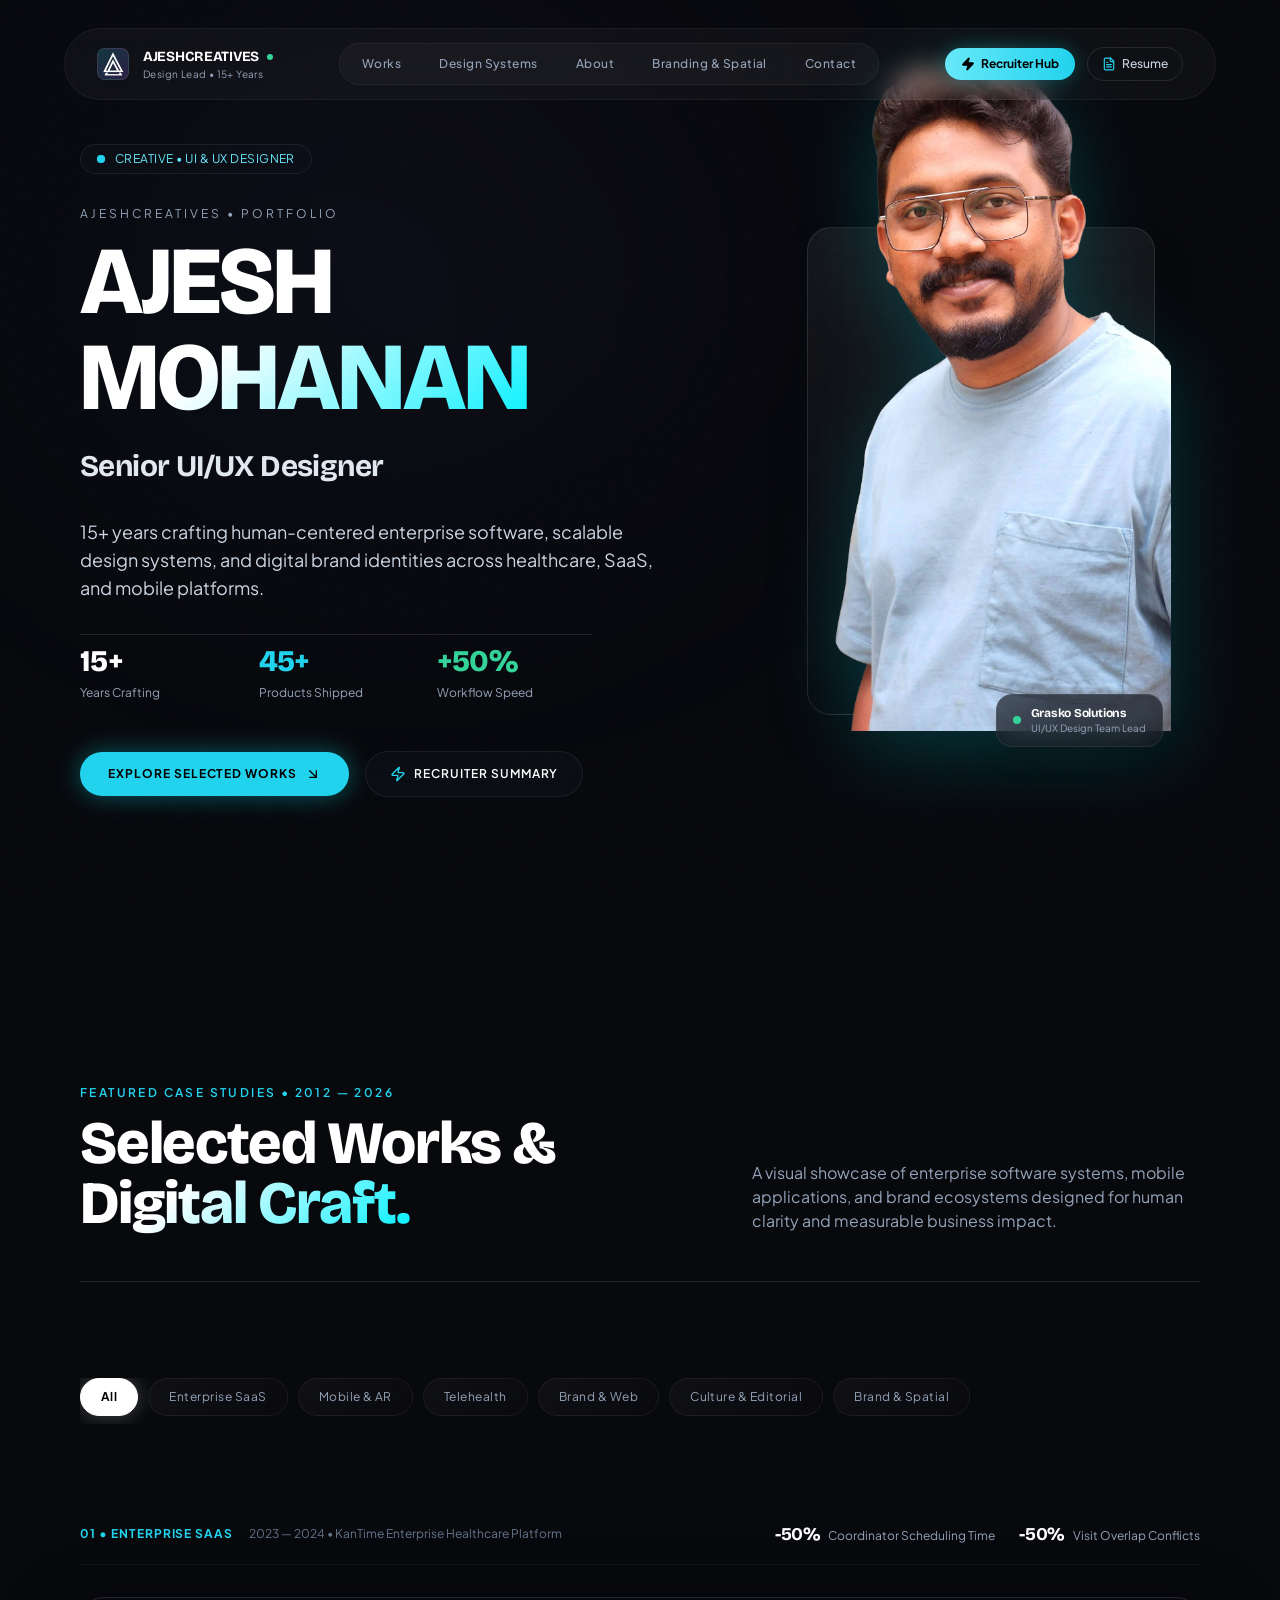
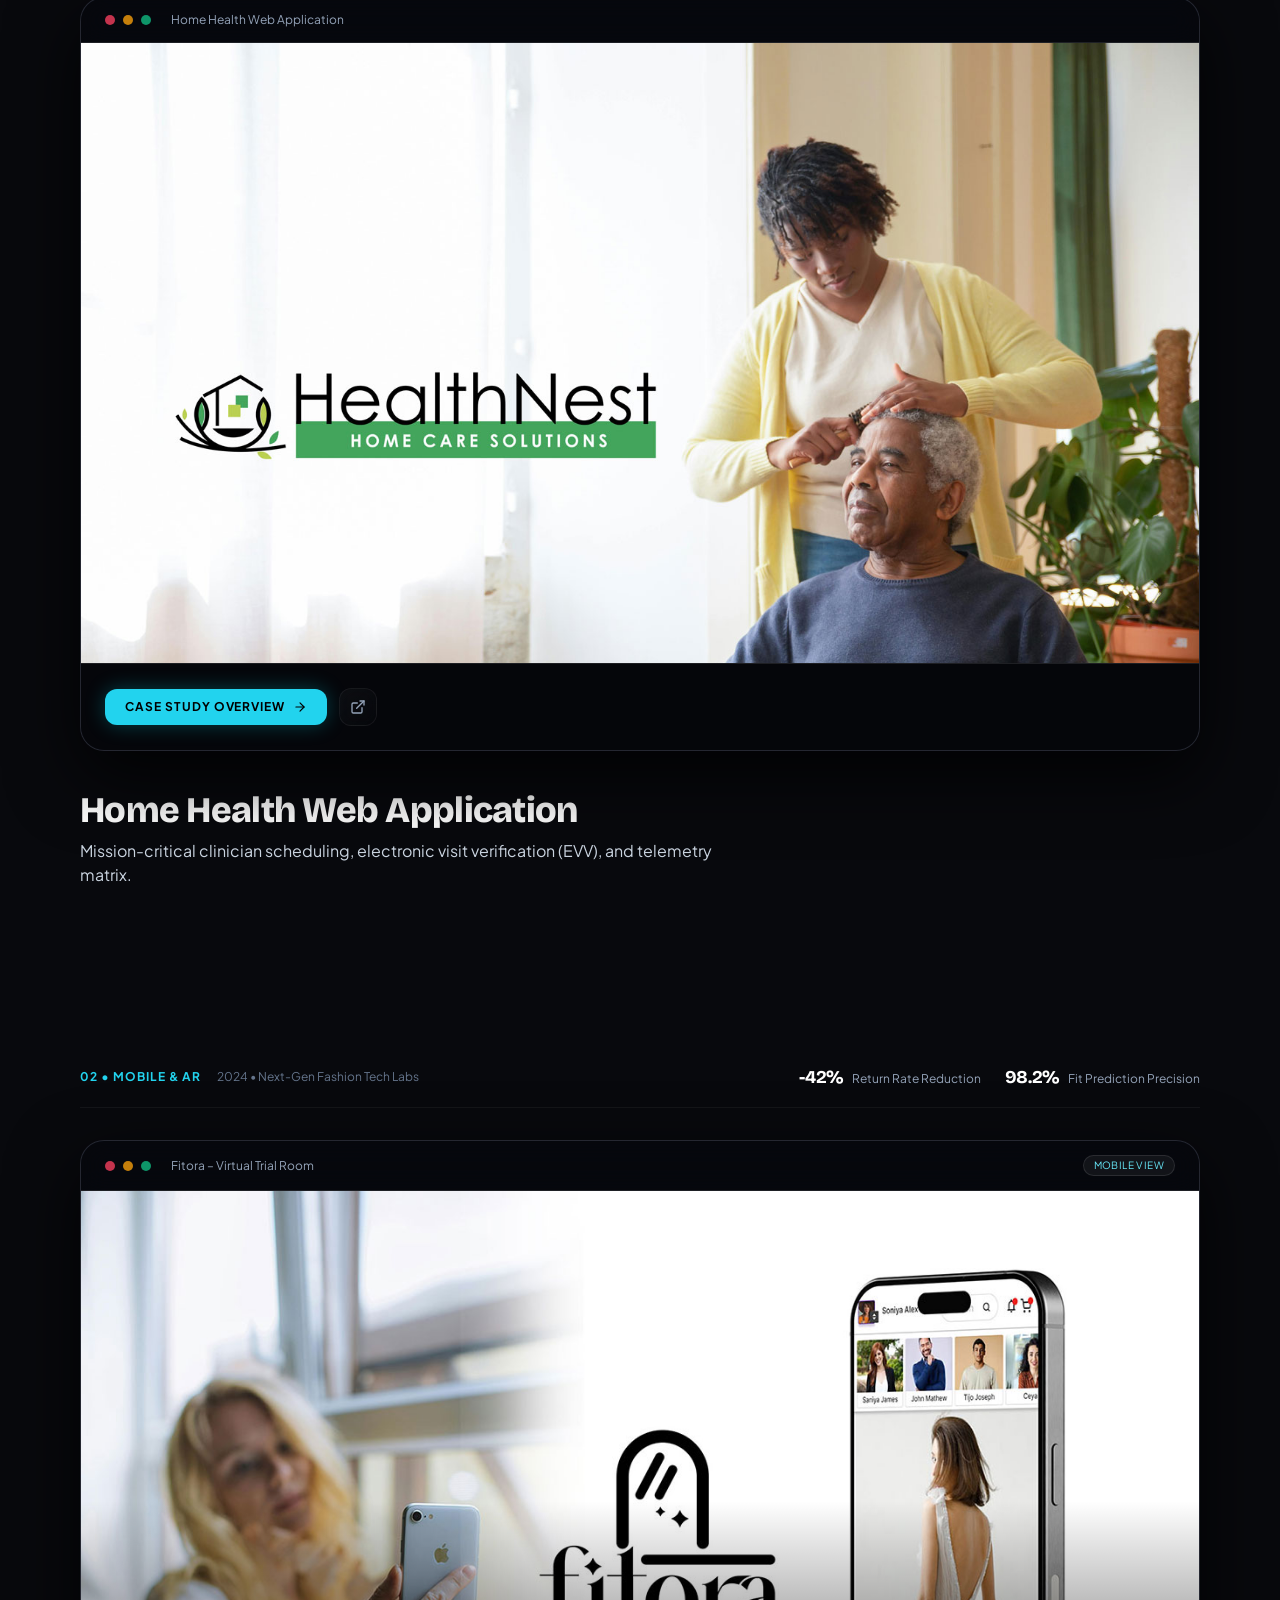
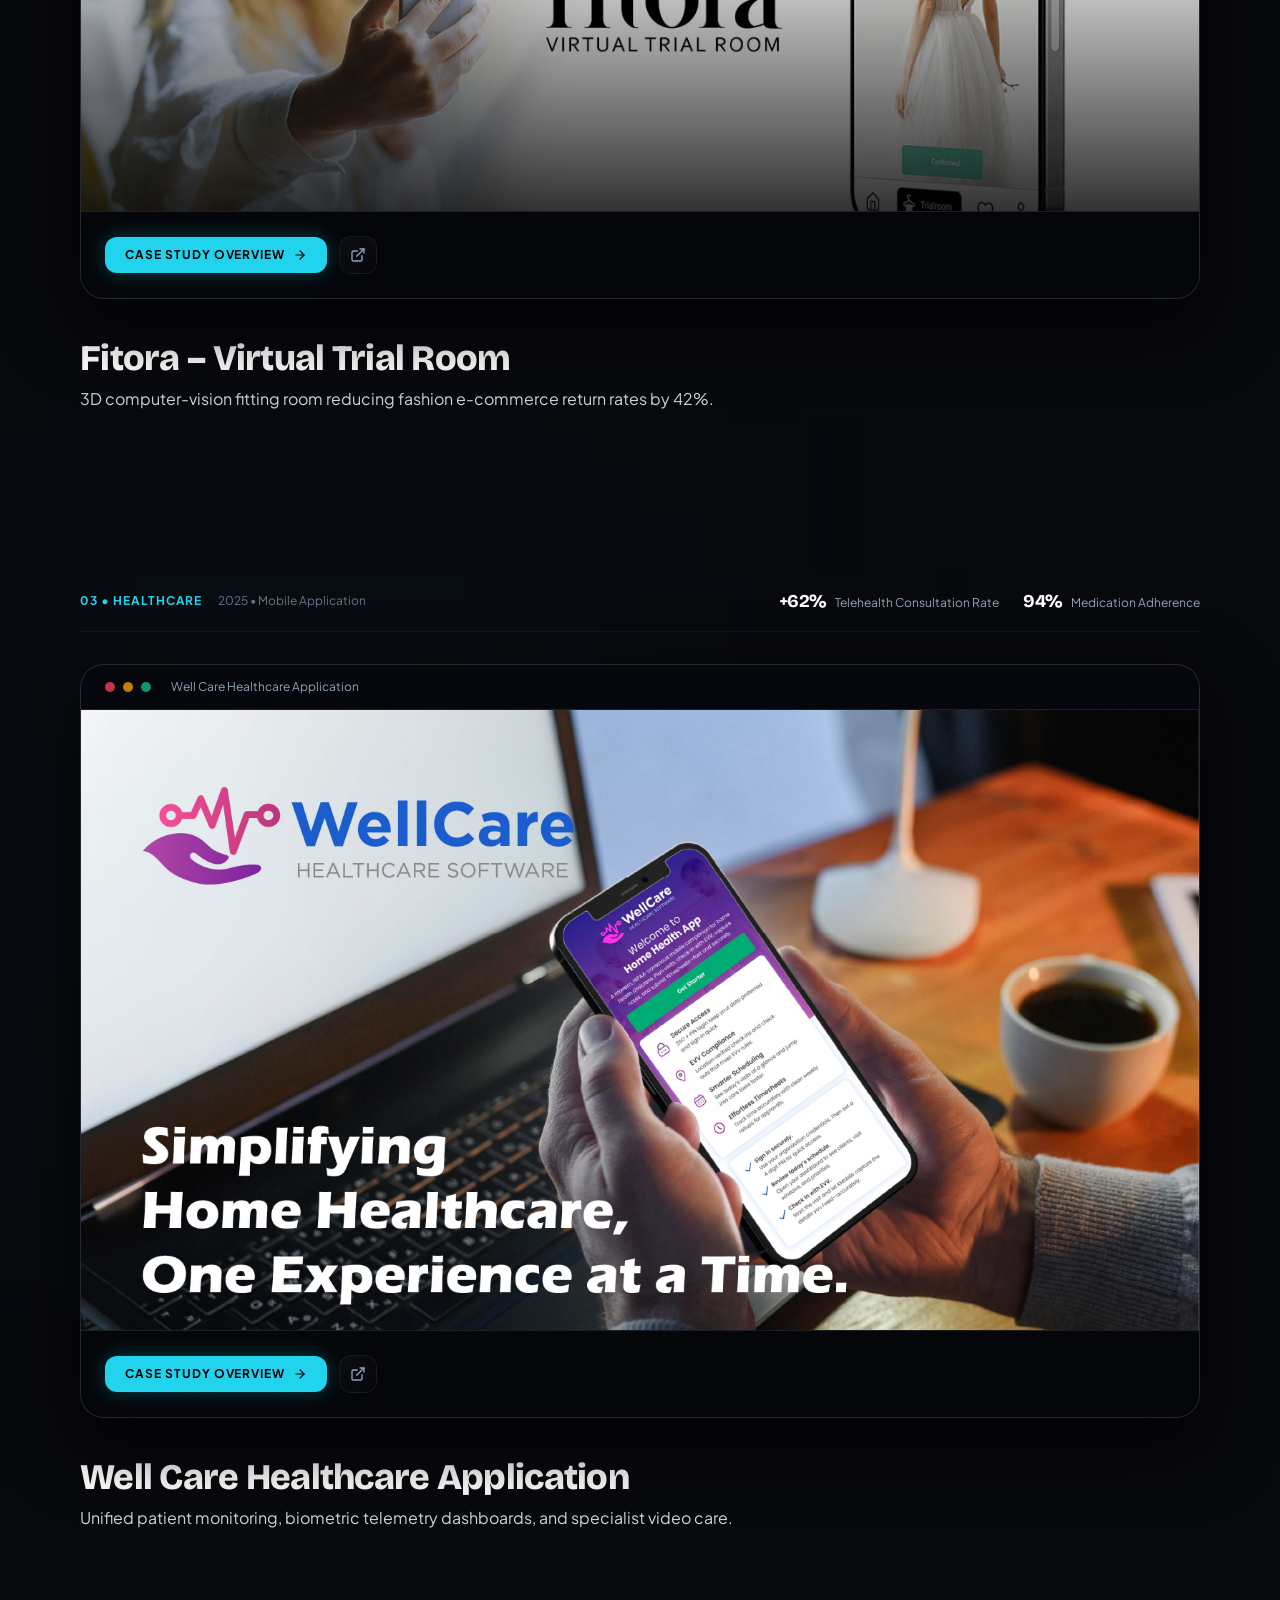
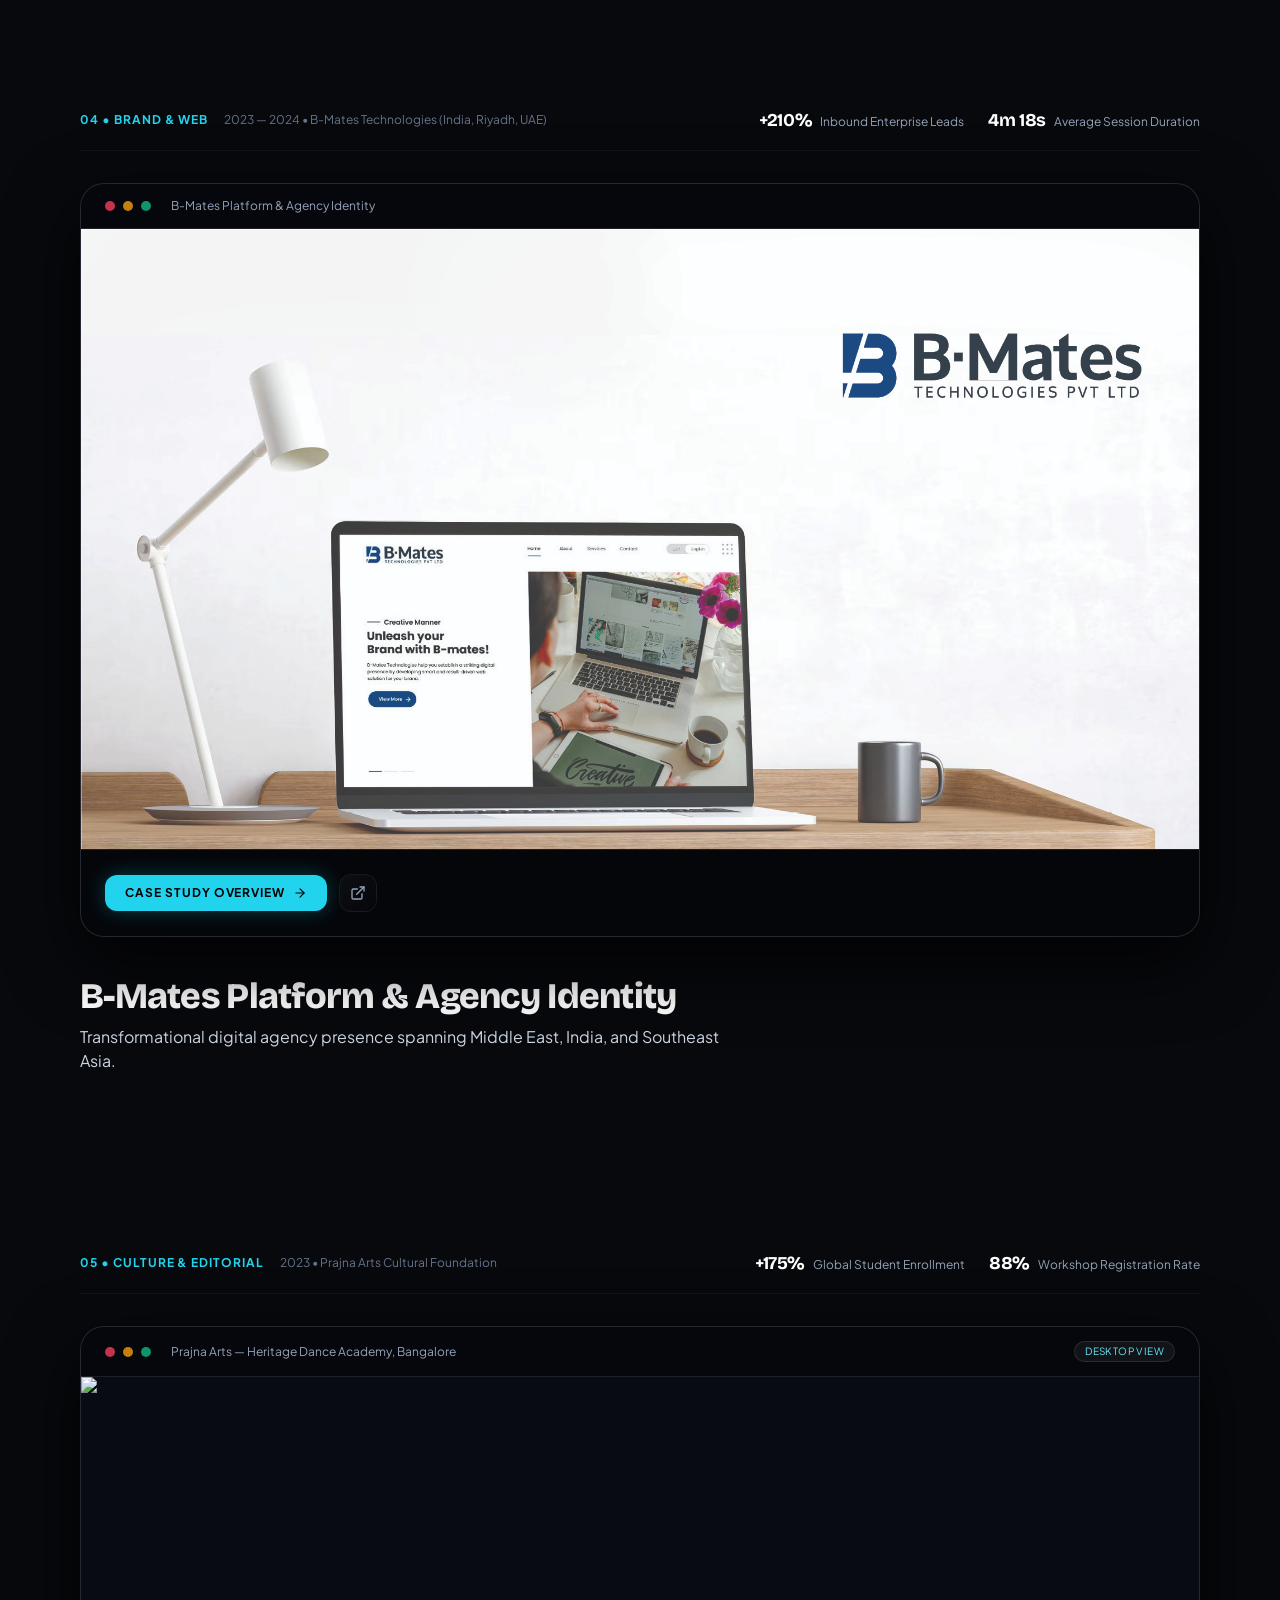
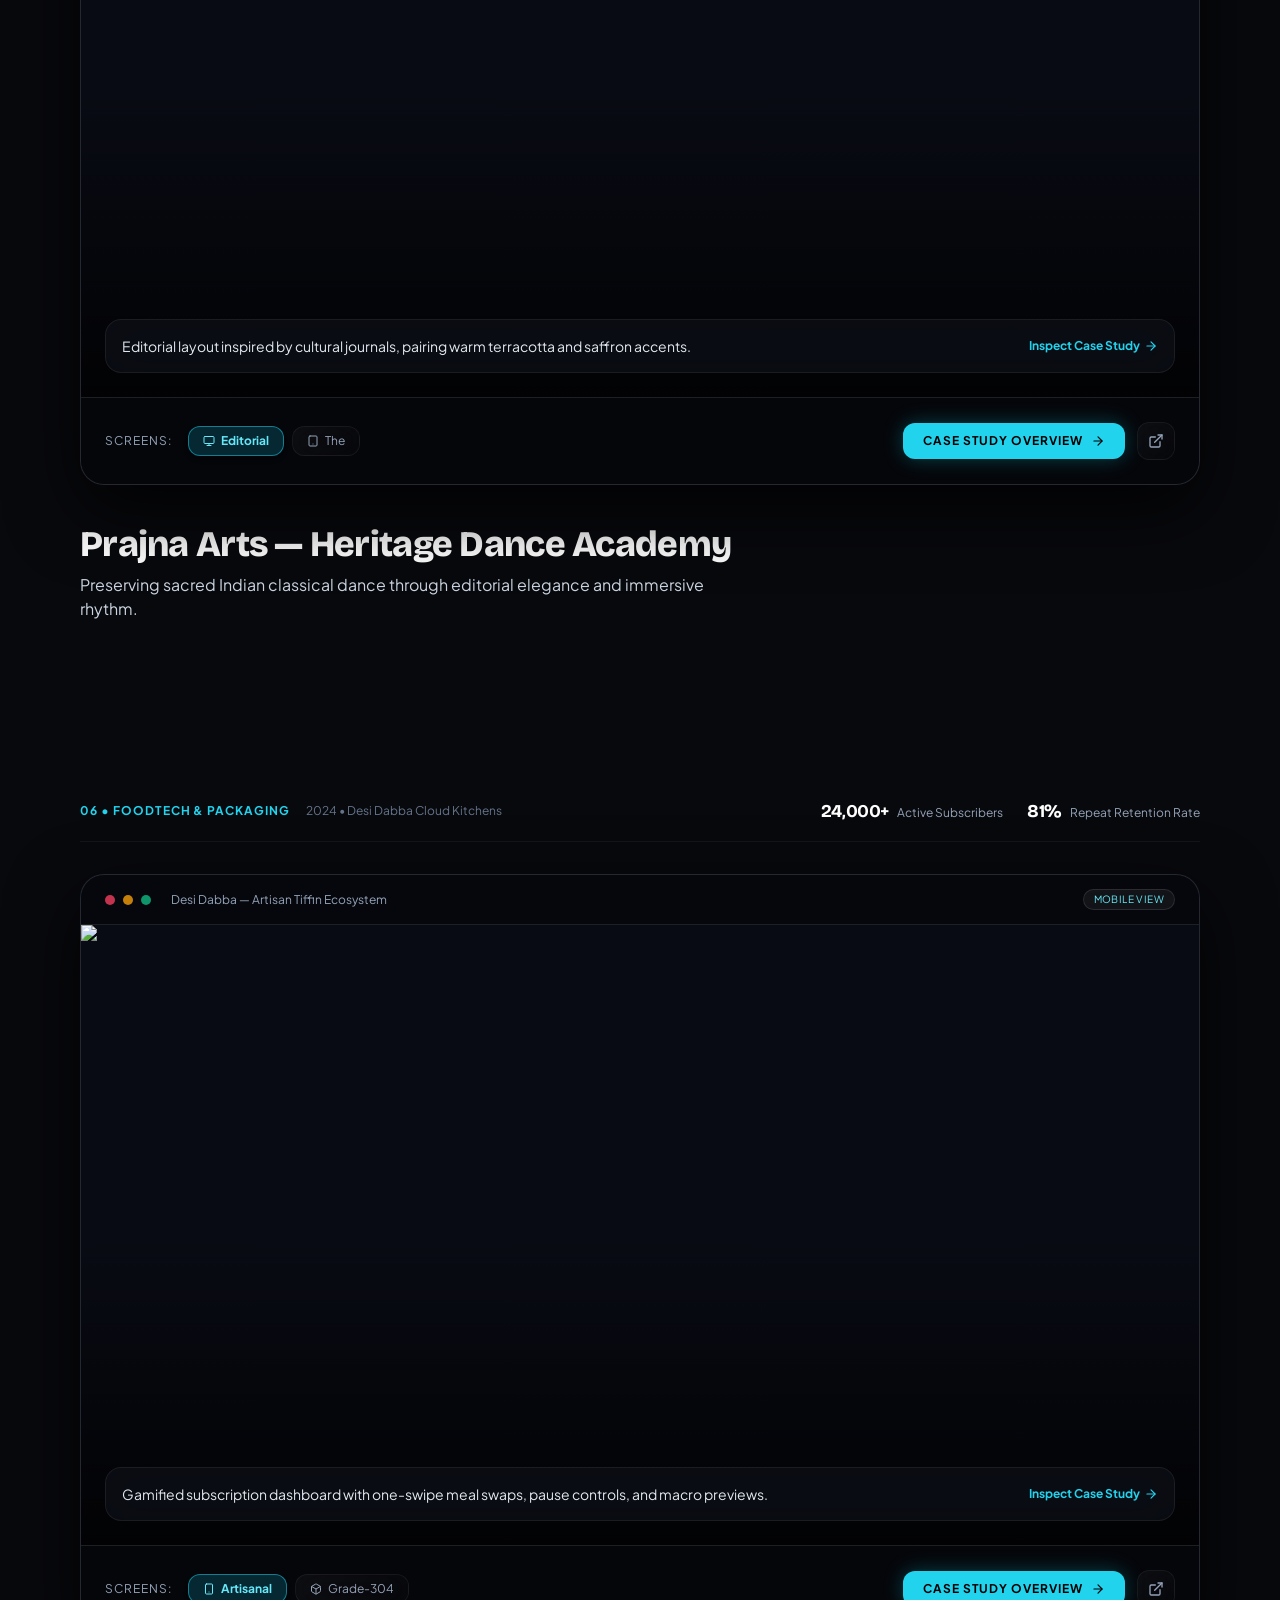
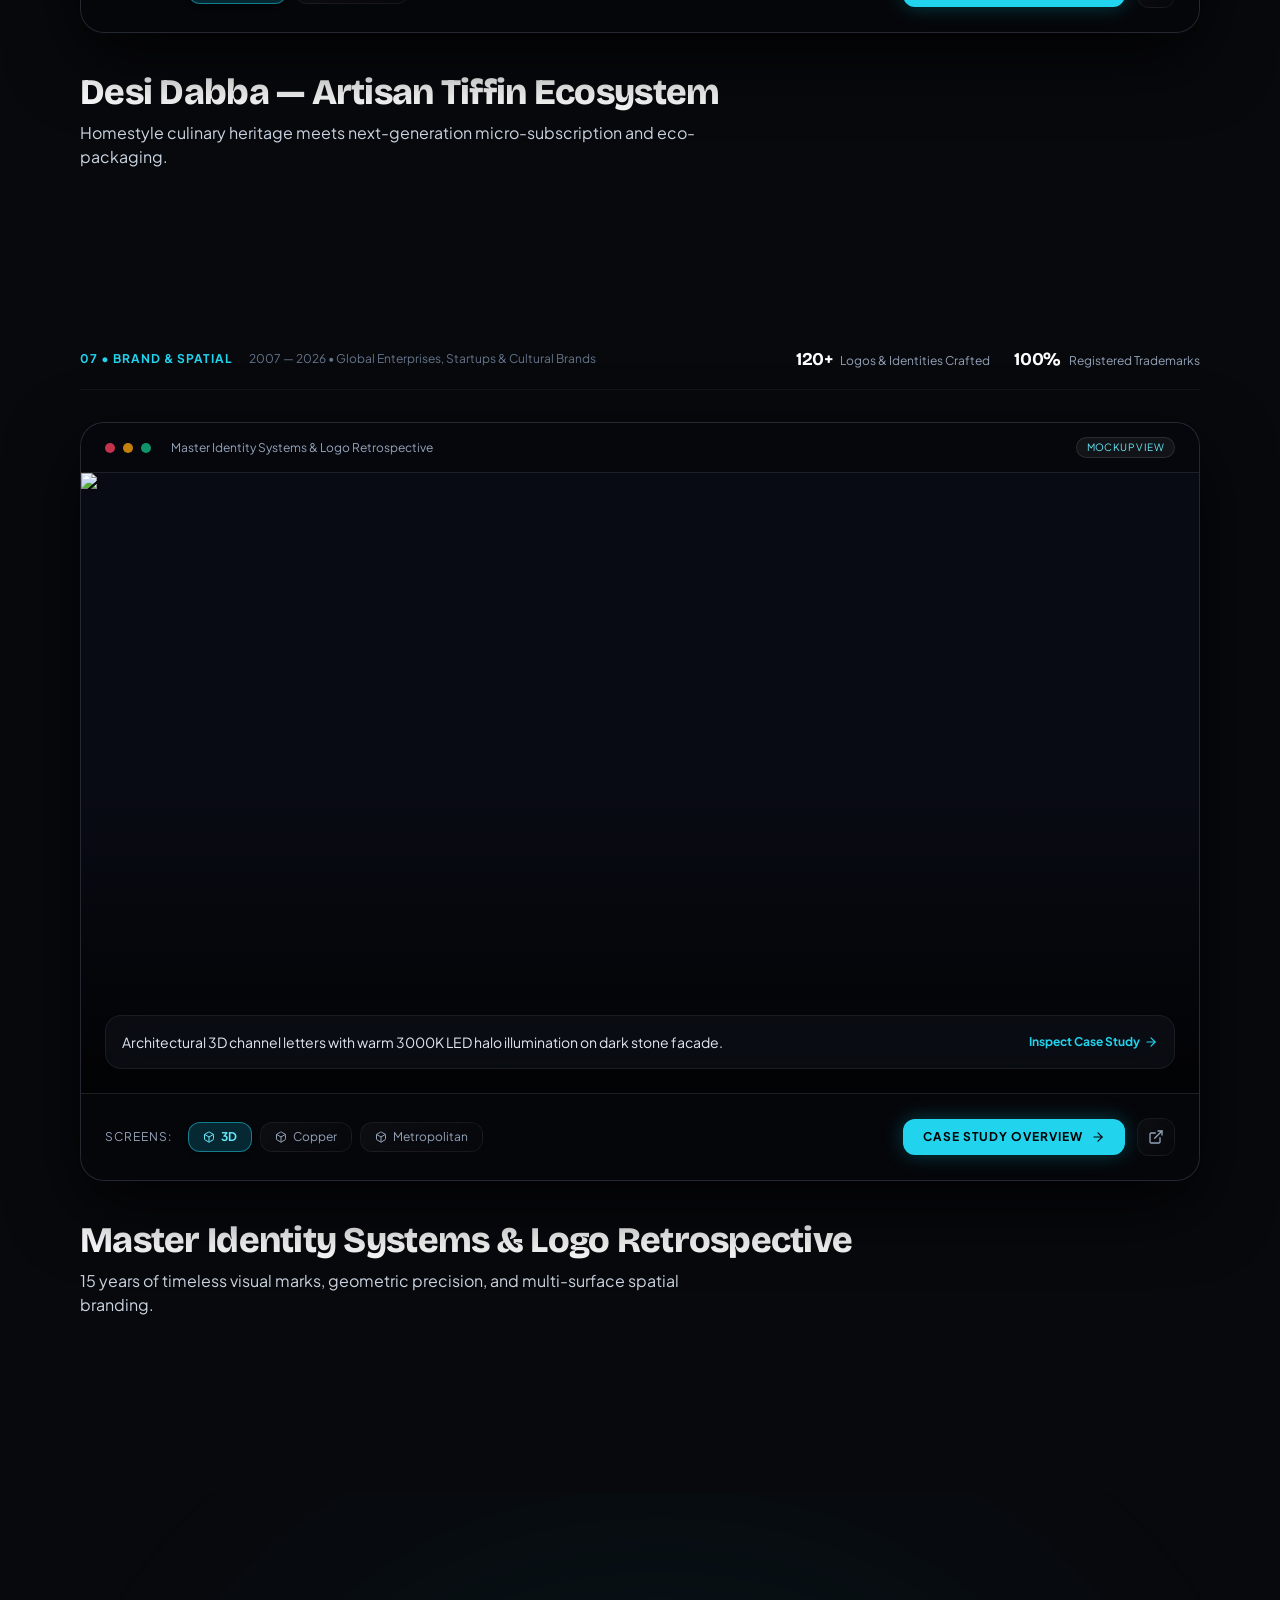
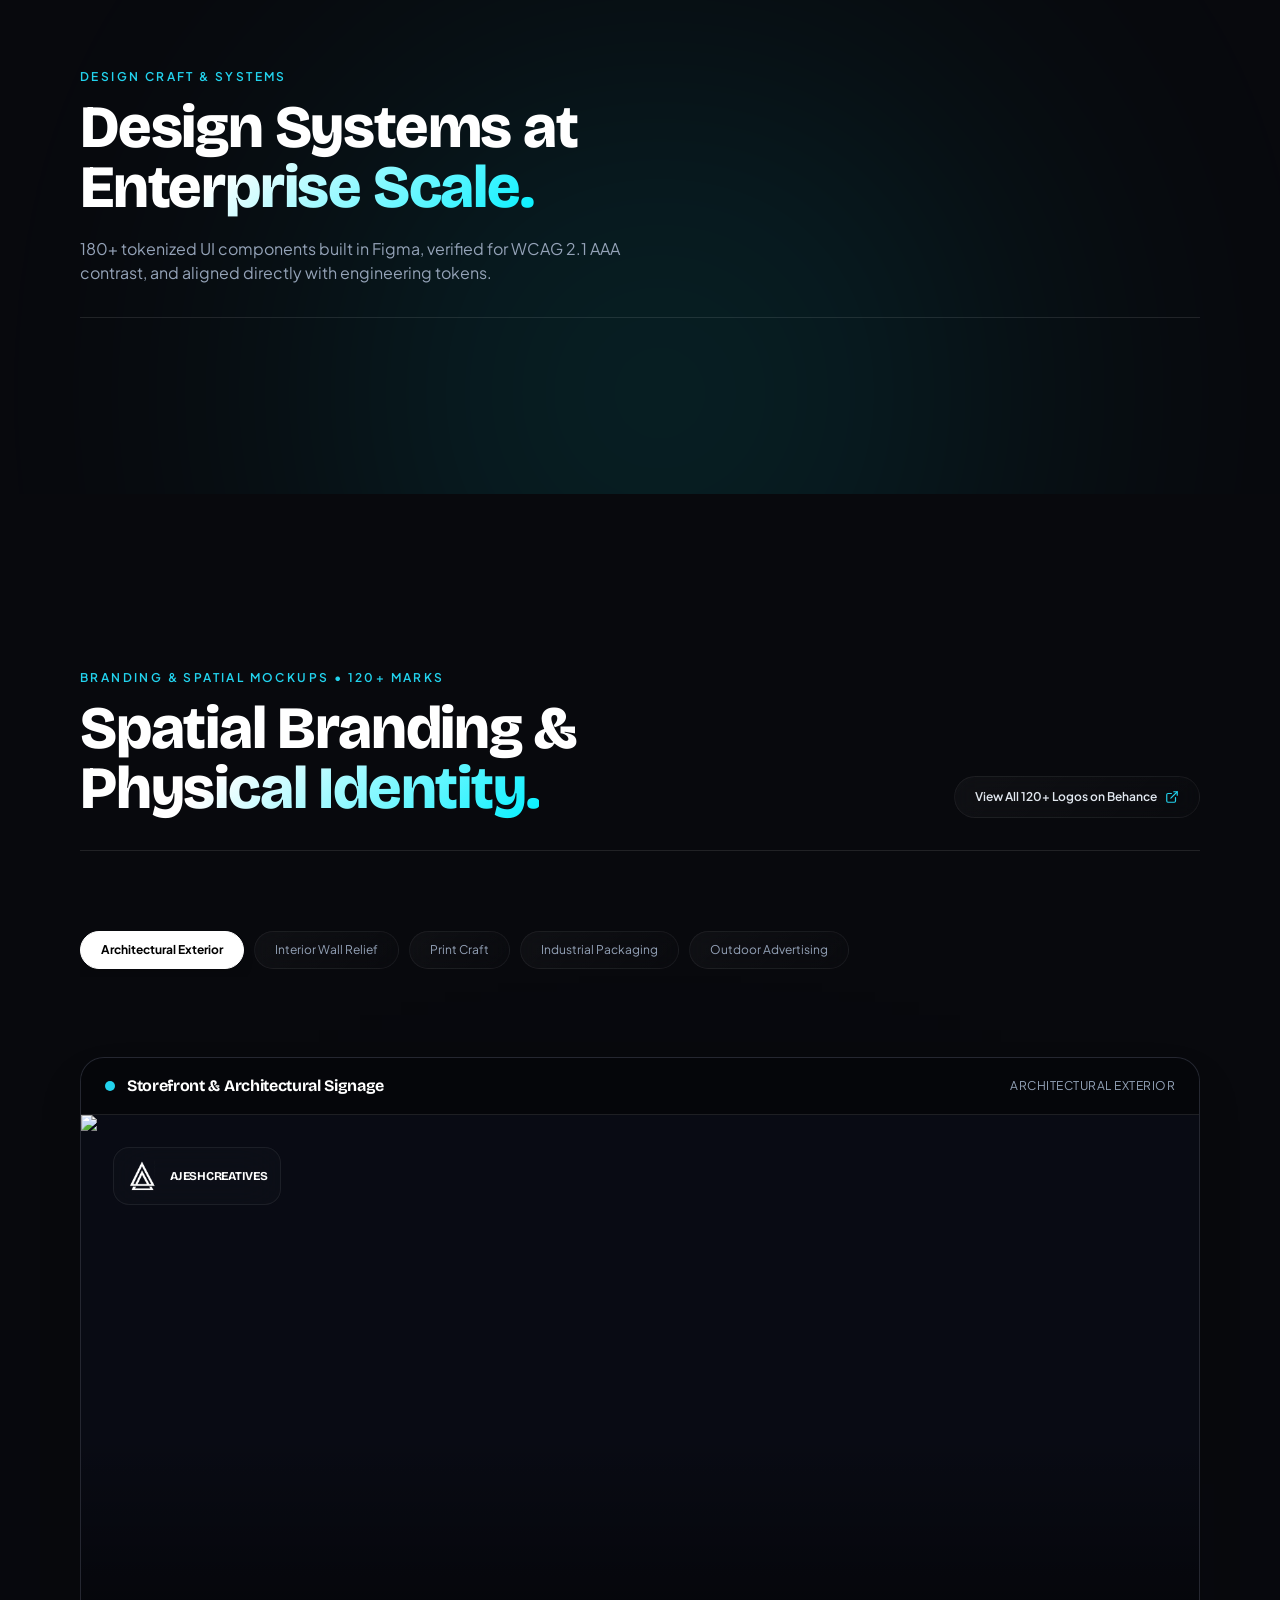
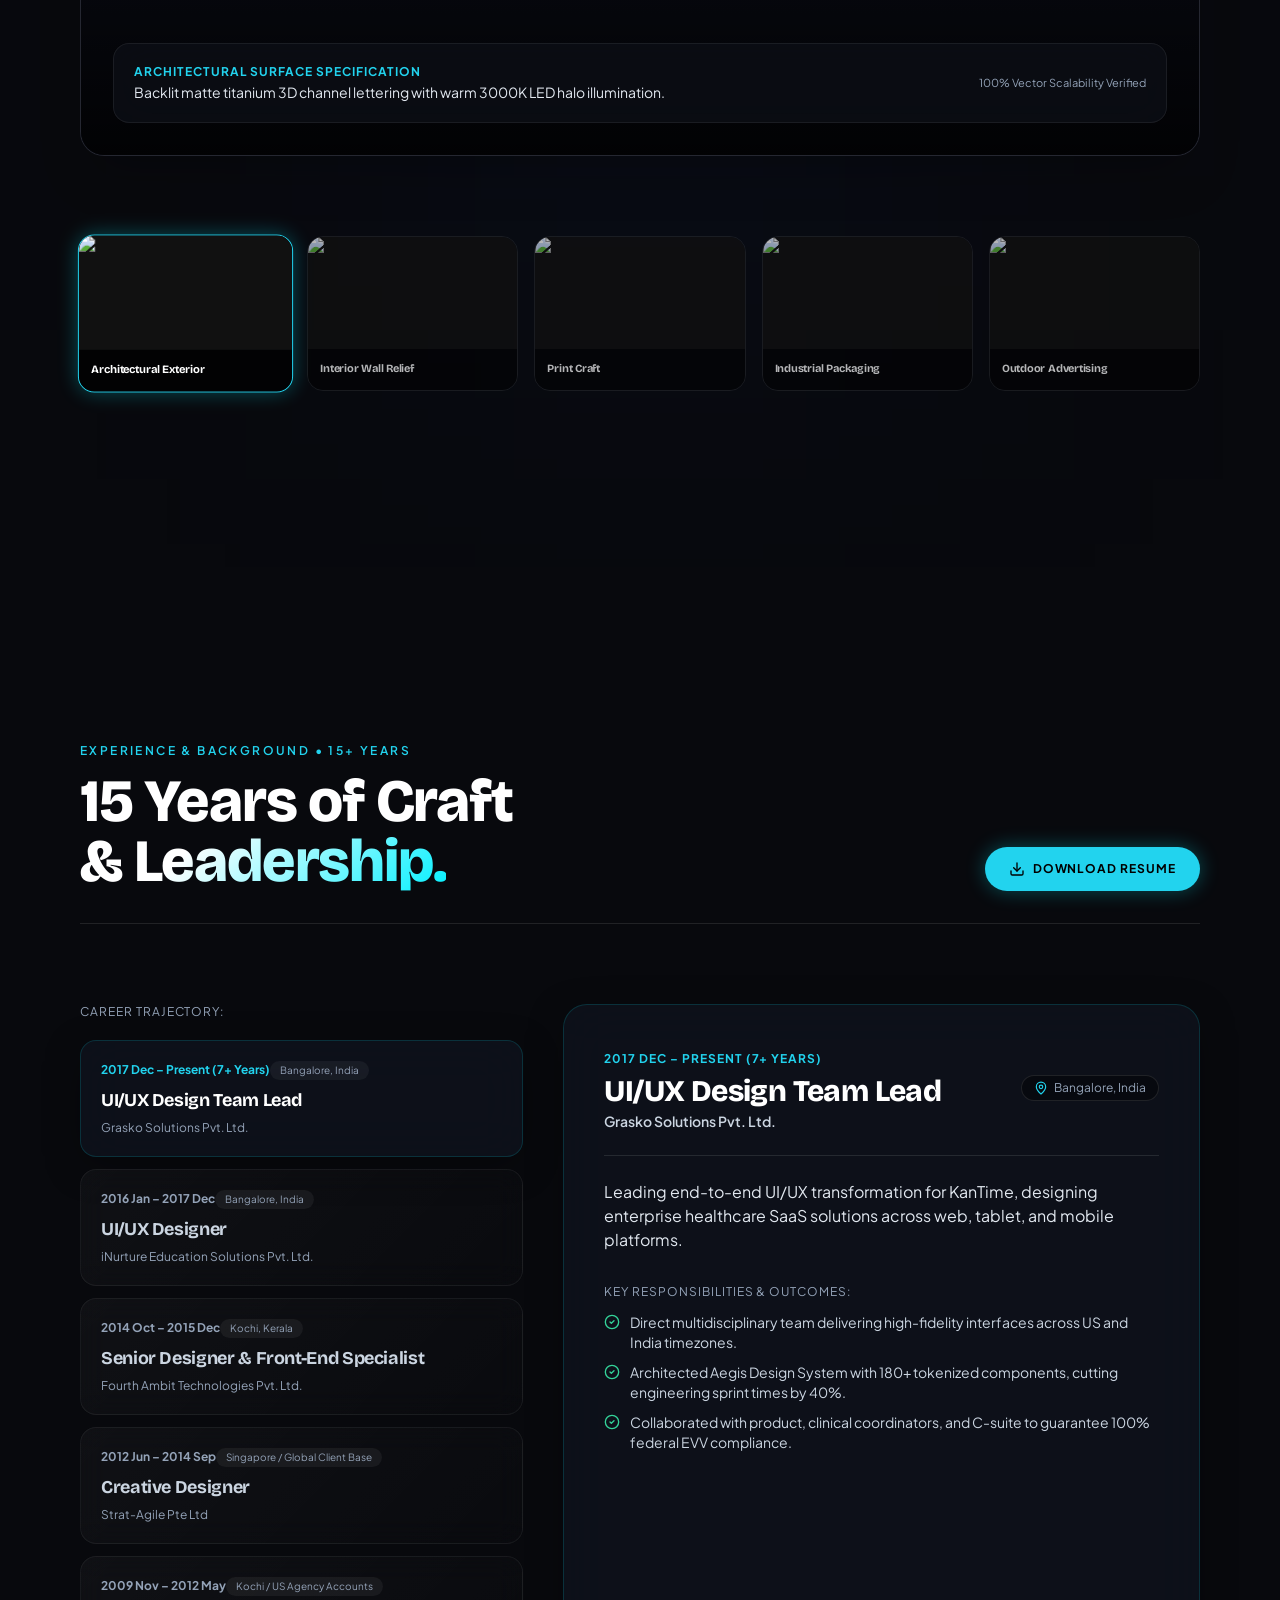
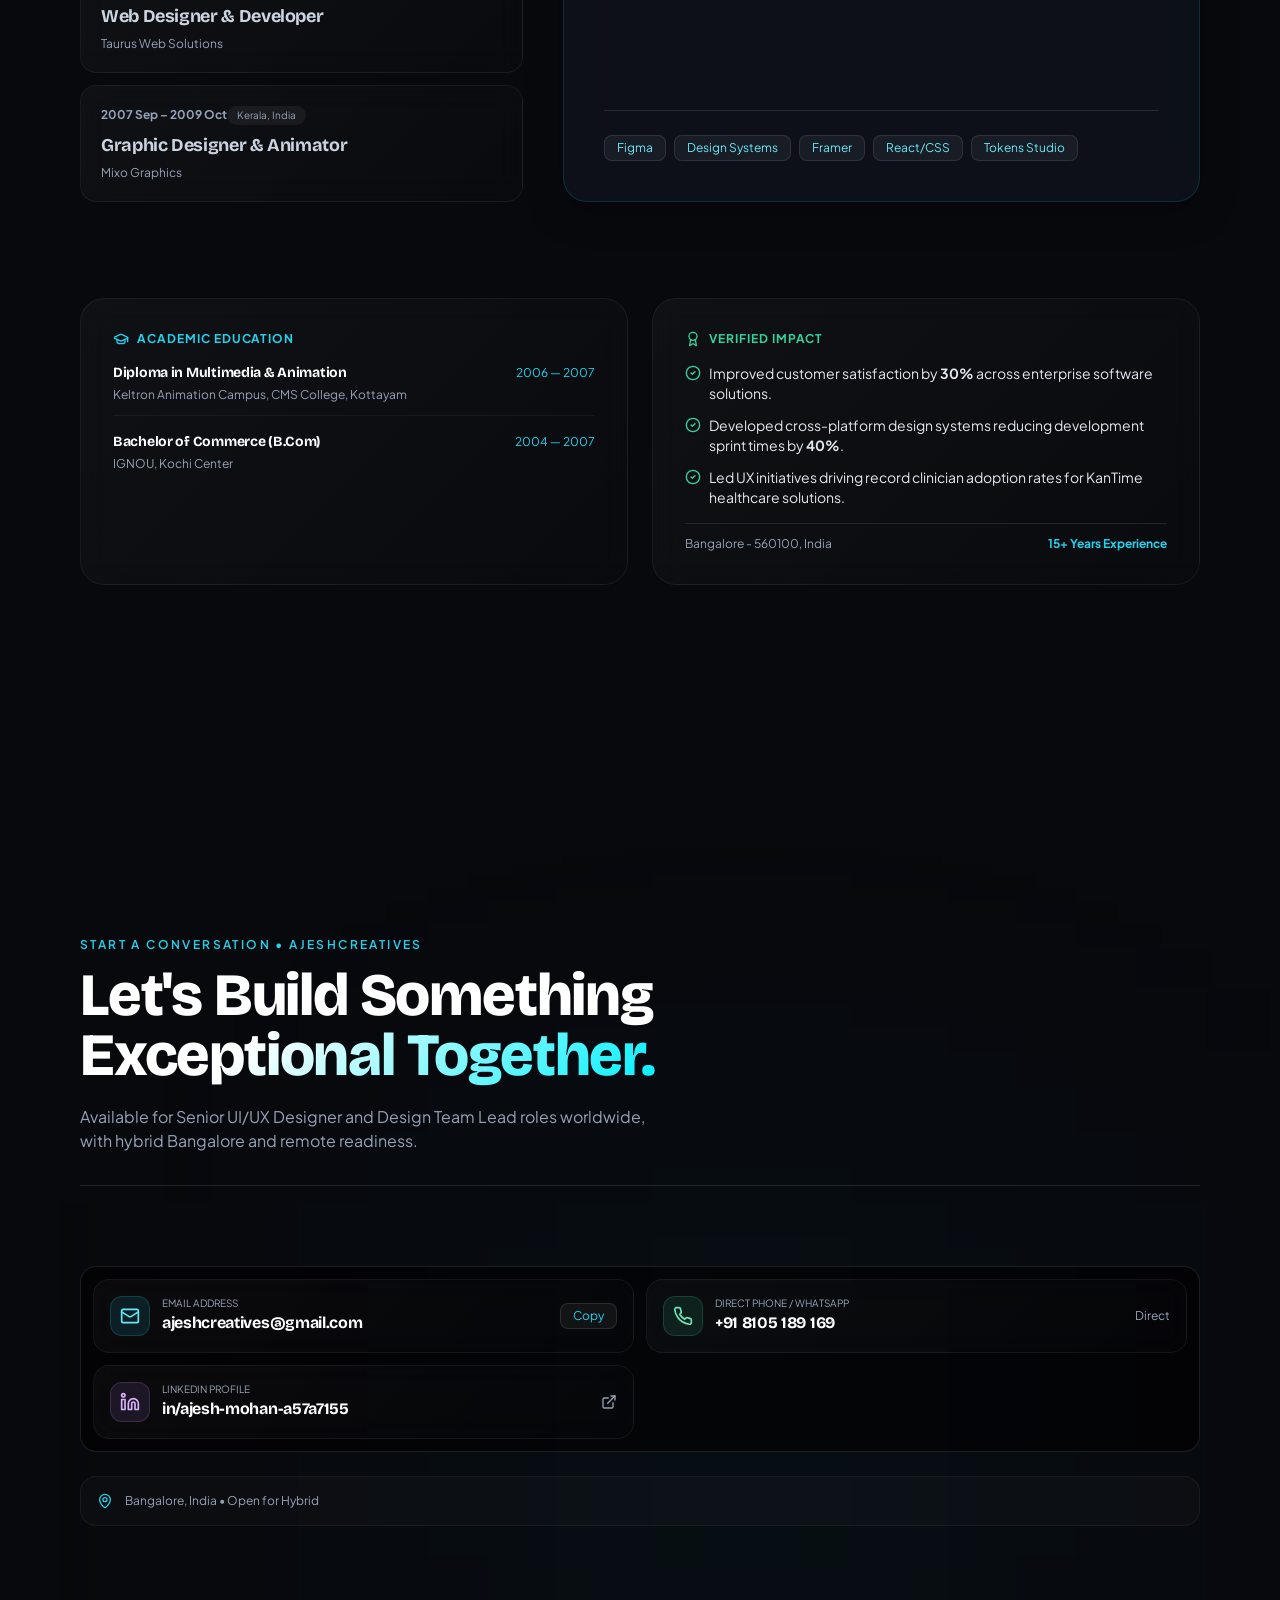
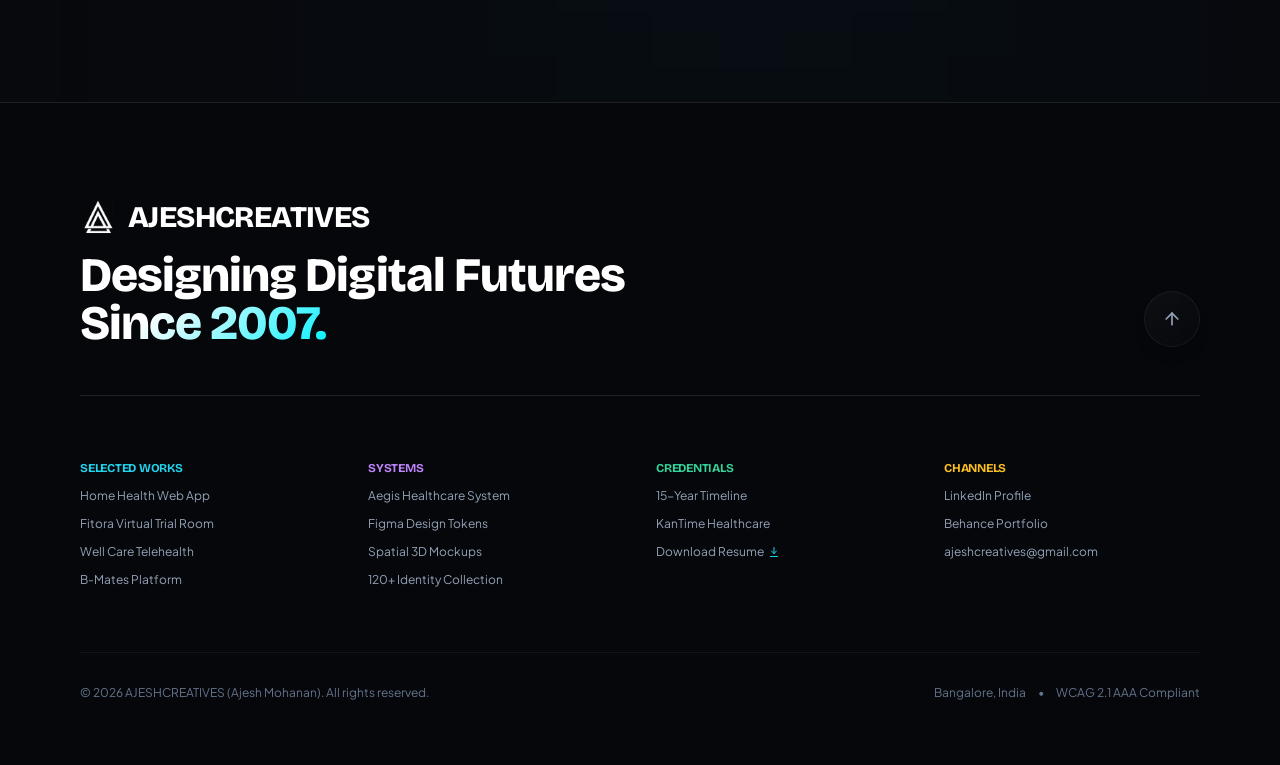
==== commit 6e6b8acb: "Update index.html Updated Bmates content again" ====
--- a/index.html
+++ b/index.html
@@ -218,8 +218,7 @@
 <div class="px-6 py-3.5 bg-black/50 border-b border-white/10 flex items-center justify-between backdrop-blur-md">
 <div class="flex items-center gap-2"><span class="w-2.5 h-2.5 rounded-full bg-rose-500/80"></span><span class="w-2.5 h-2.5 rounded-full bg-amber-500/80"></span><span class="w-2.5 h-2.5 rounded-full bg-emerald-500/80"></span><span class="text-xs font-sans text-slate-400 ml-3 truncate max-w-xs sm:max-w-md">B-Mates Platform &amp; Agency Identity</span>
 </div>
-<div class="flex items-center gap-2"><span class="text-[10px] font-sans tracking-wide uppercase px-2.5 py-0.5 rounded-full bg-white/5 border border-white/10 text-cyan-300">Desktop View</span>
-</div>
+
 </div>
 <div class="relative w-full h-[360px] sm:h-[500px] lg:h-[620px] bg-[#090b14] overflow-hidden">
 <div class="relative w-full h-full"><img alt="Cinematic Dark Hero &amp; Showcase" loading="lazy" decoding="async" data-nimg="fill" class="object-cover object-top transition-transform duration-700 group-hover:scale-[1.02]" style="position:absolute;height:100%;width:100%;left:0;top:0;right:0;bottom:0;color:transparent" src="images/BMates-Banner.jpg"/>
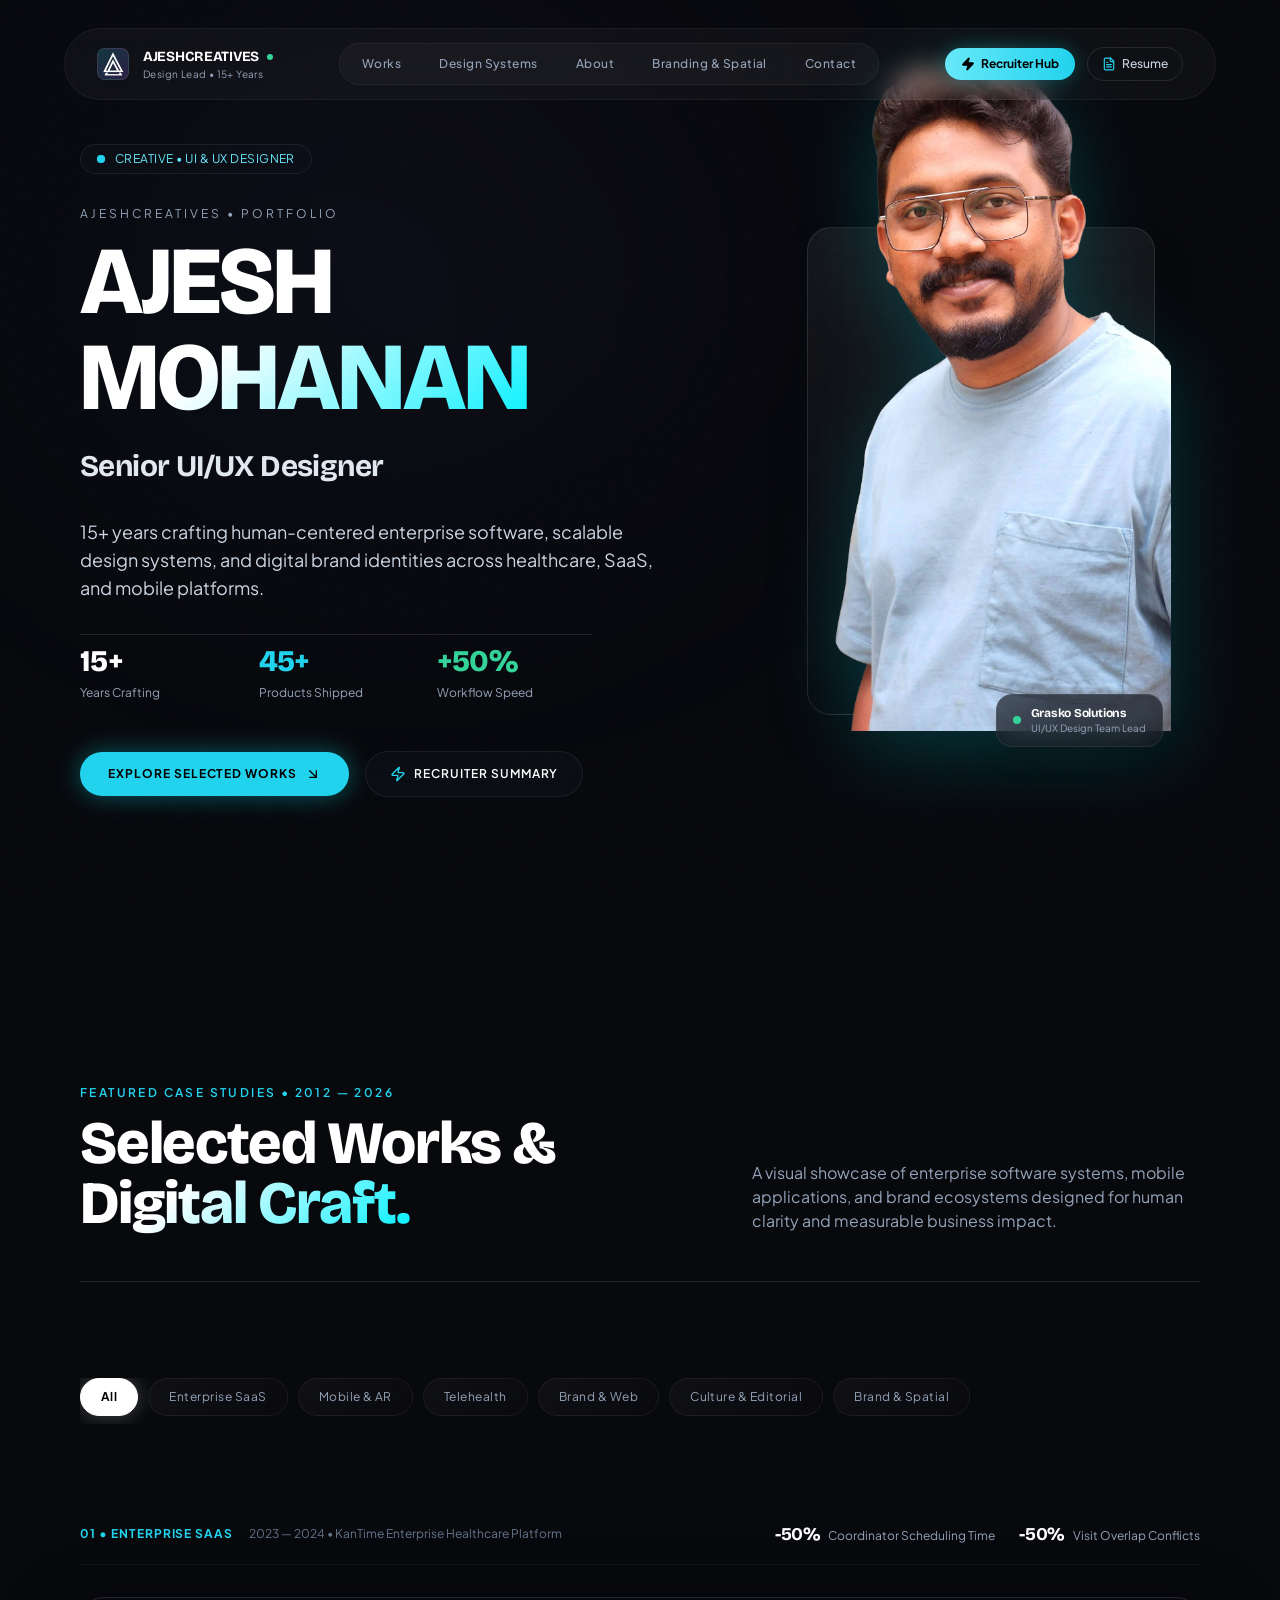
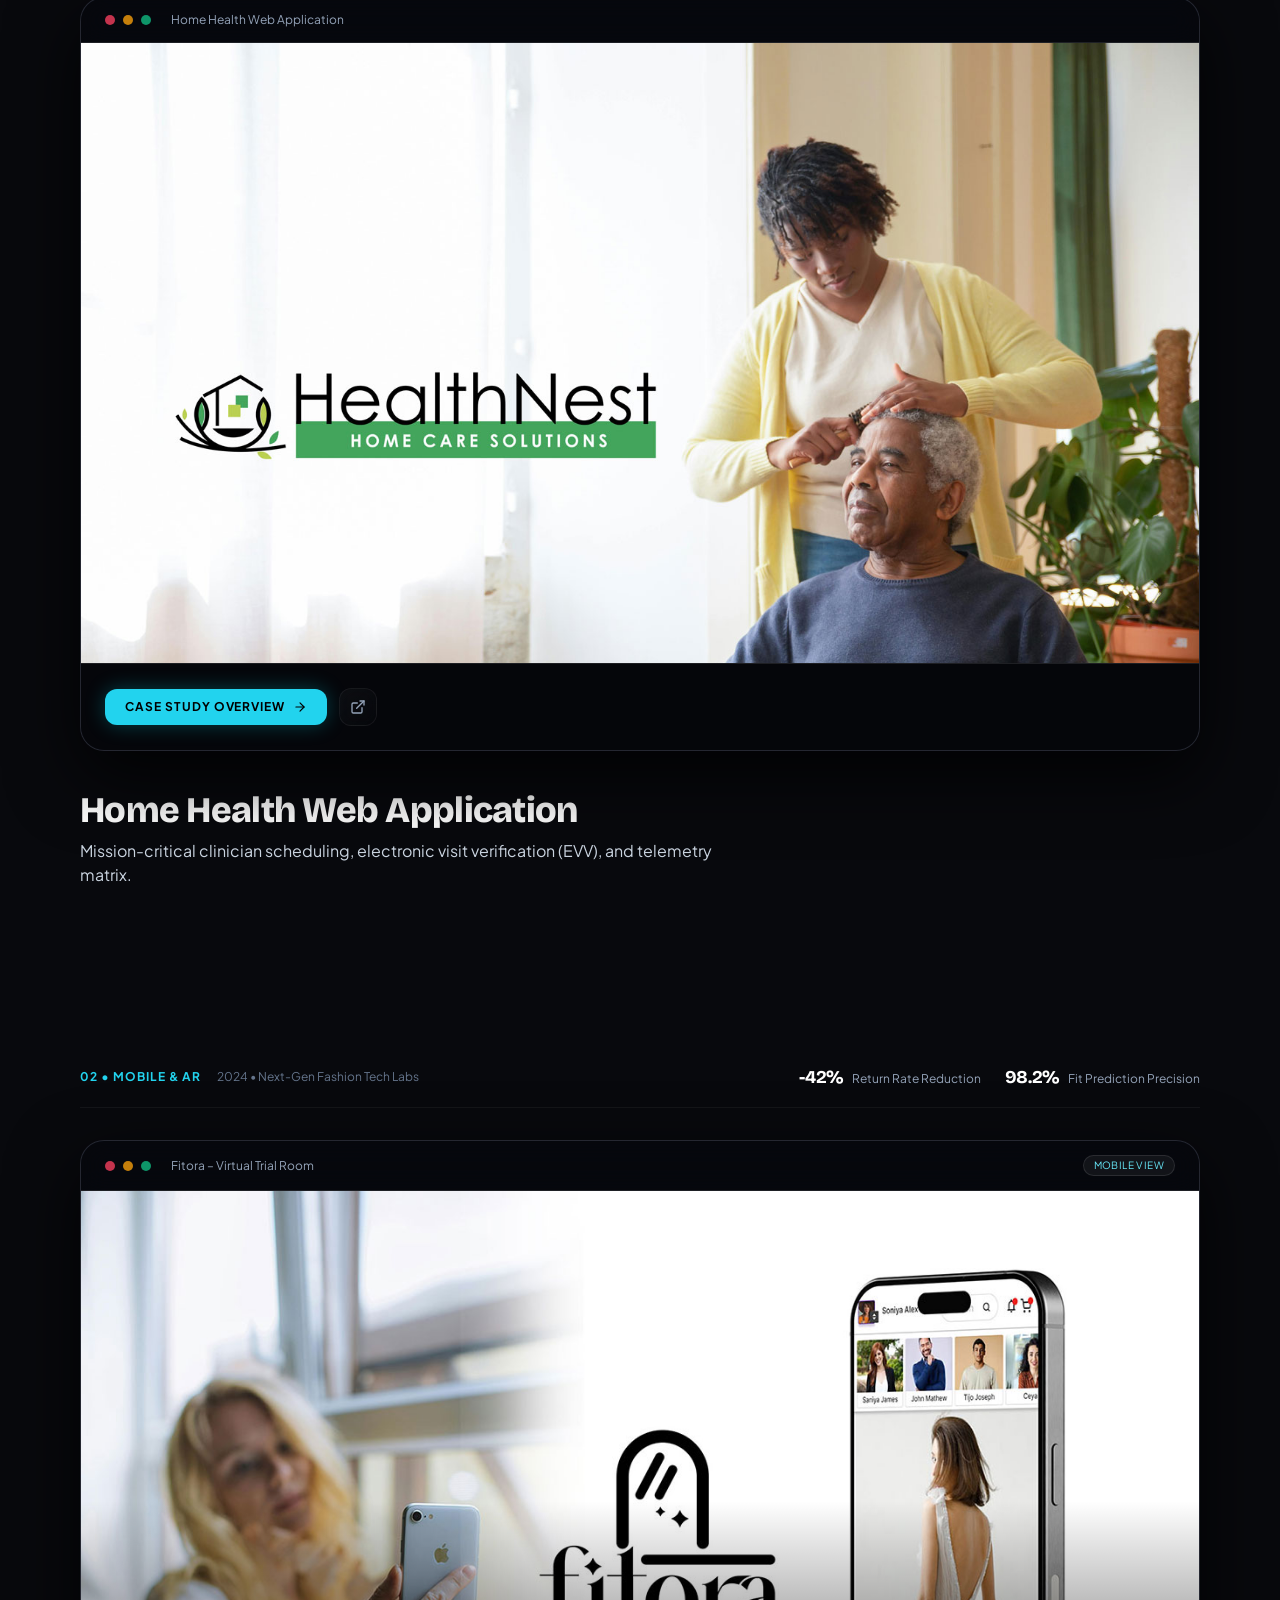
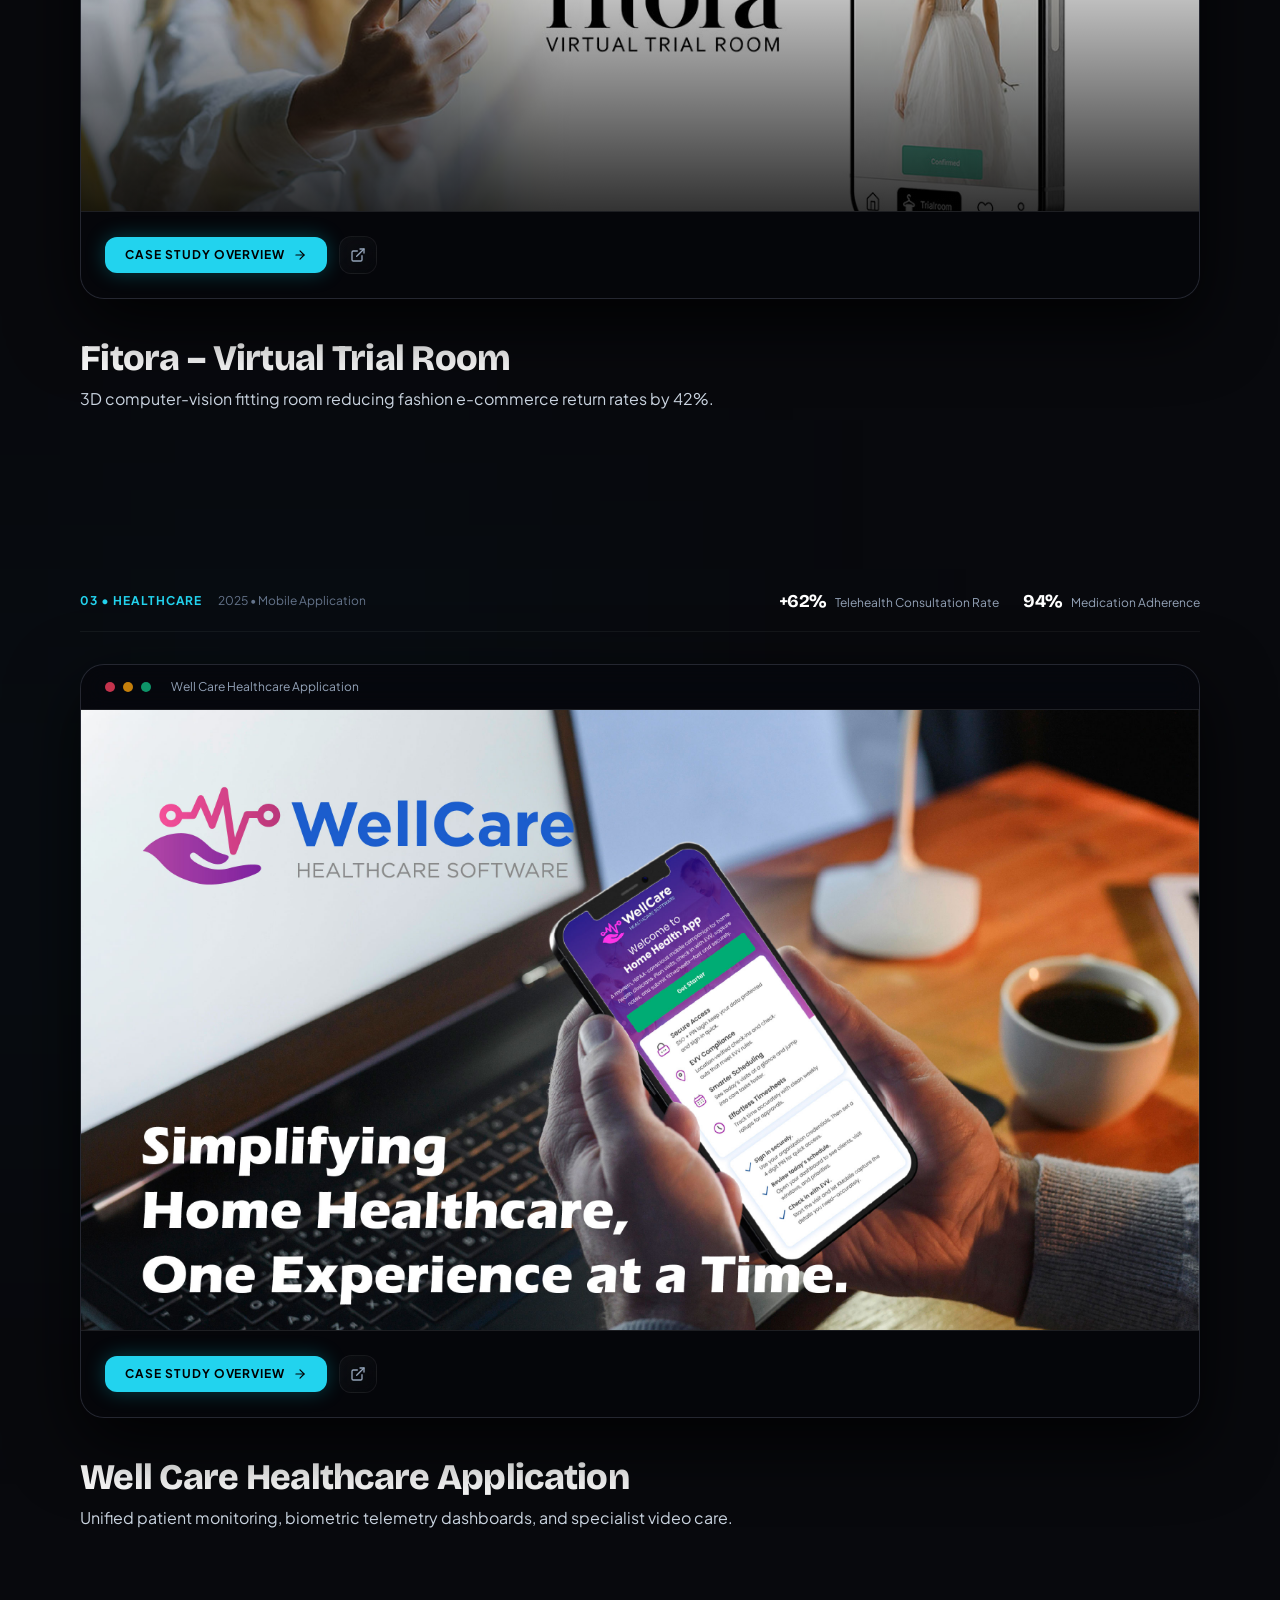
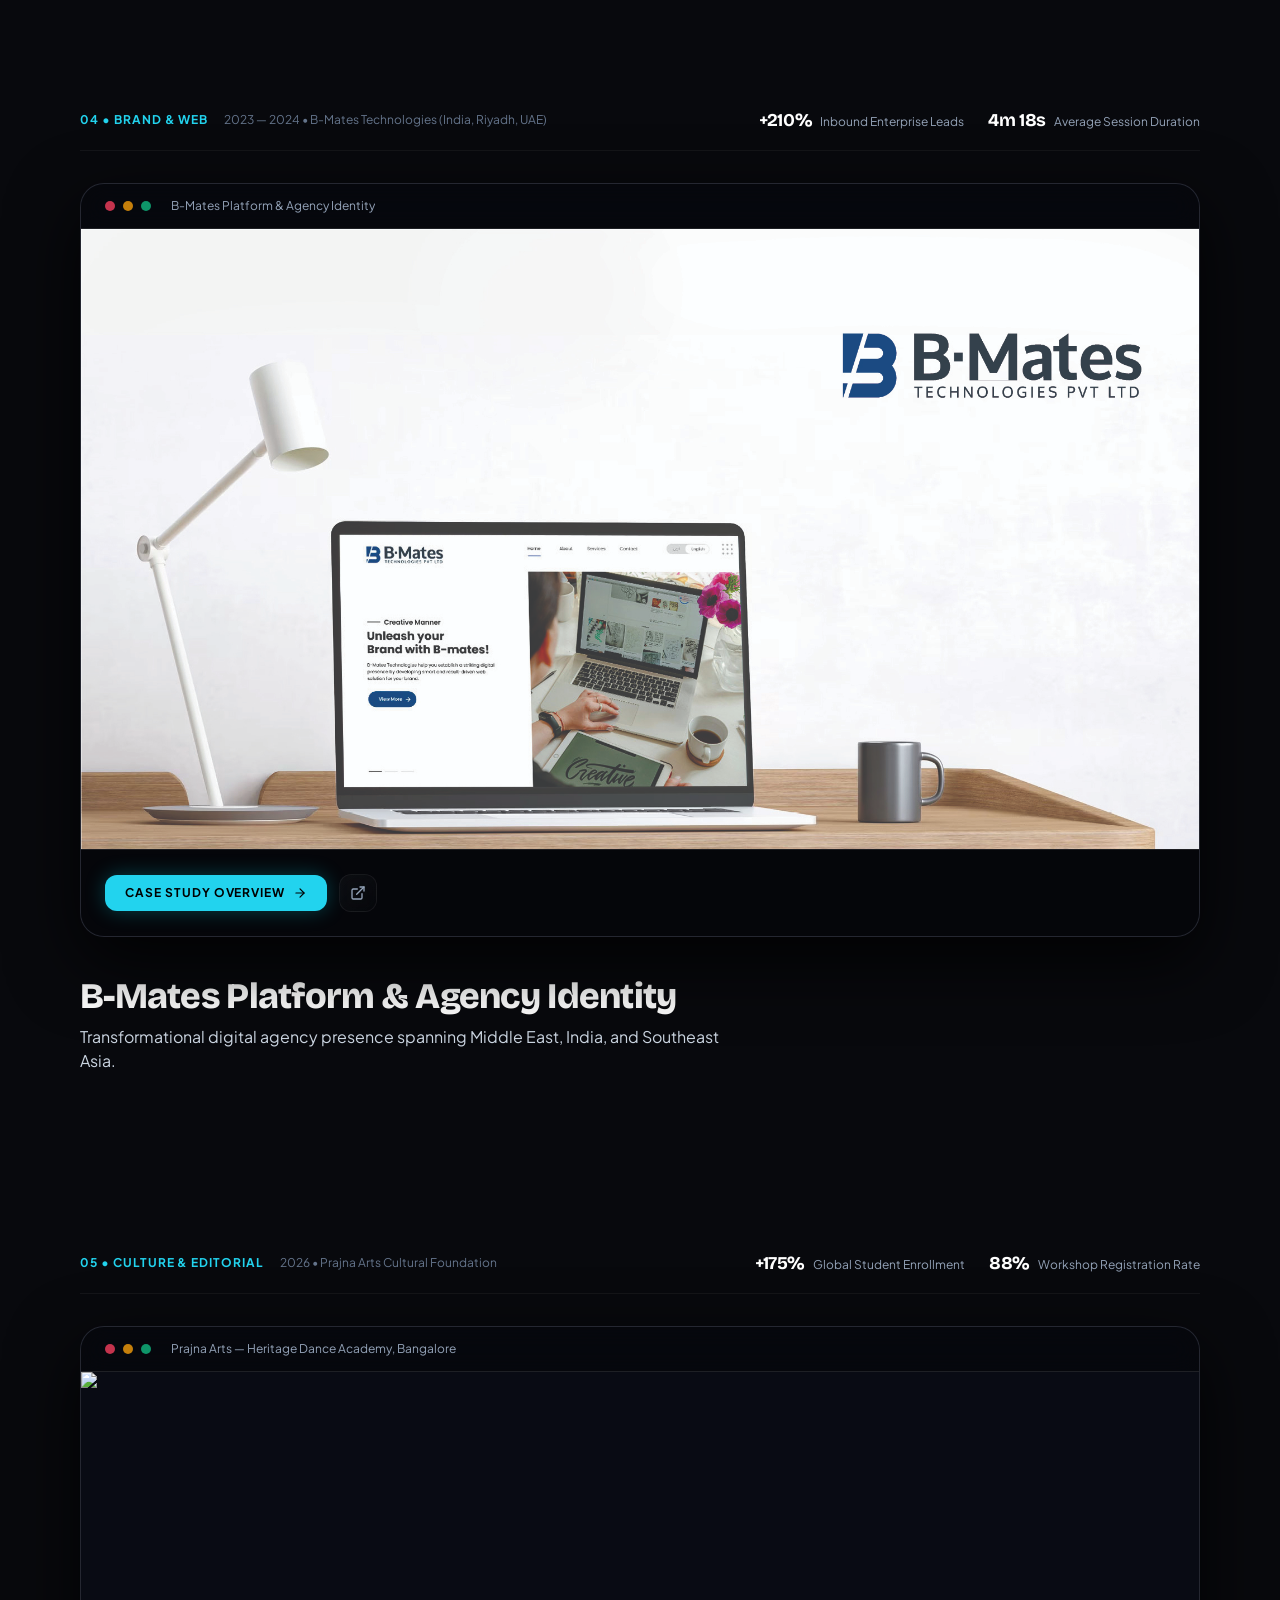
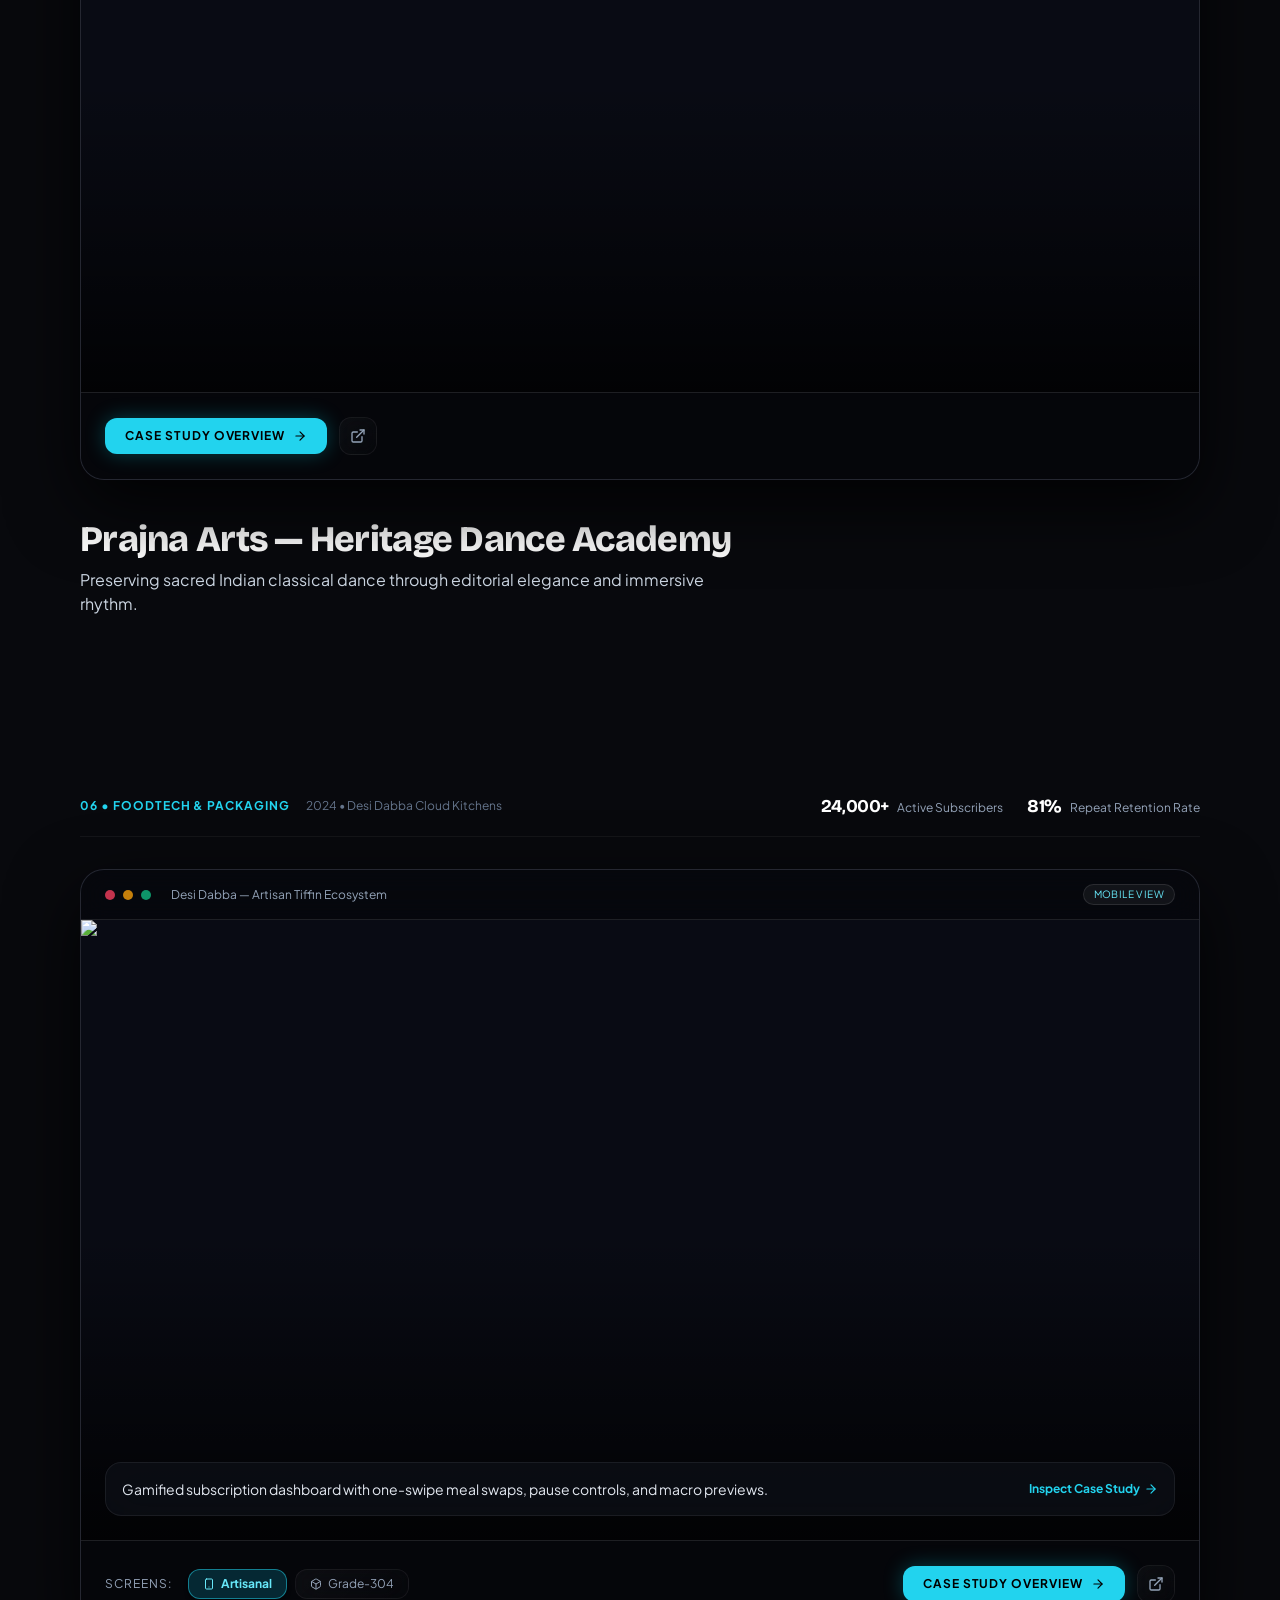
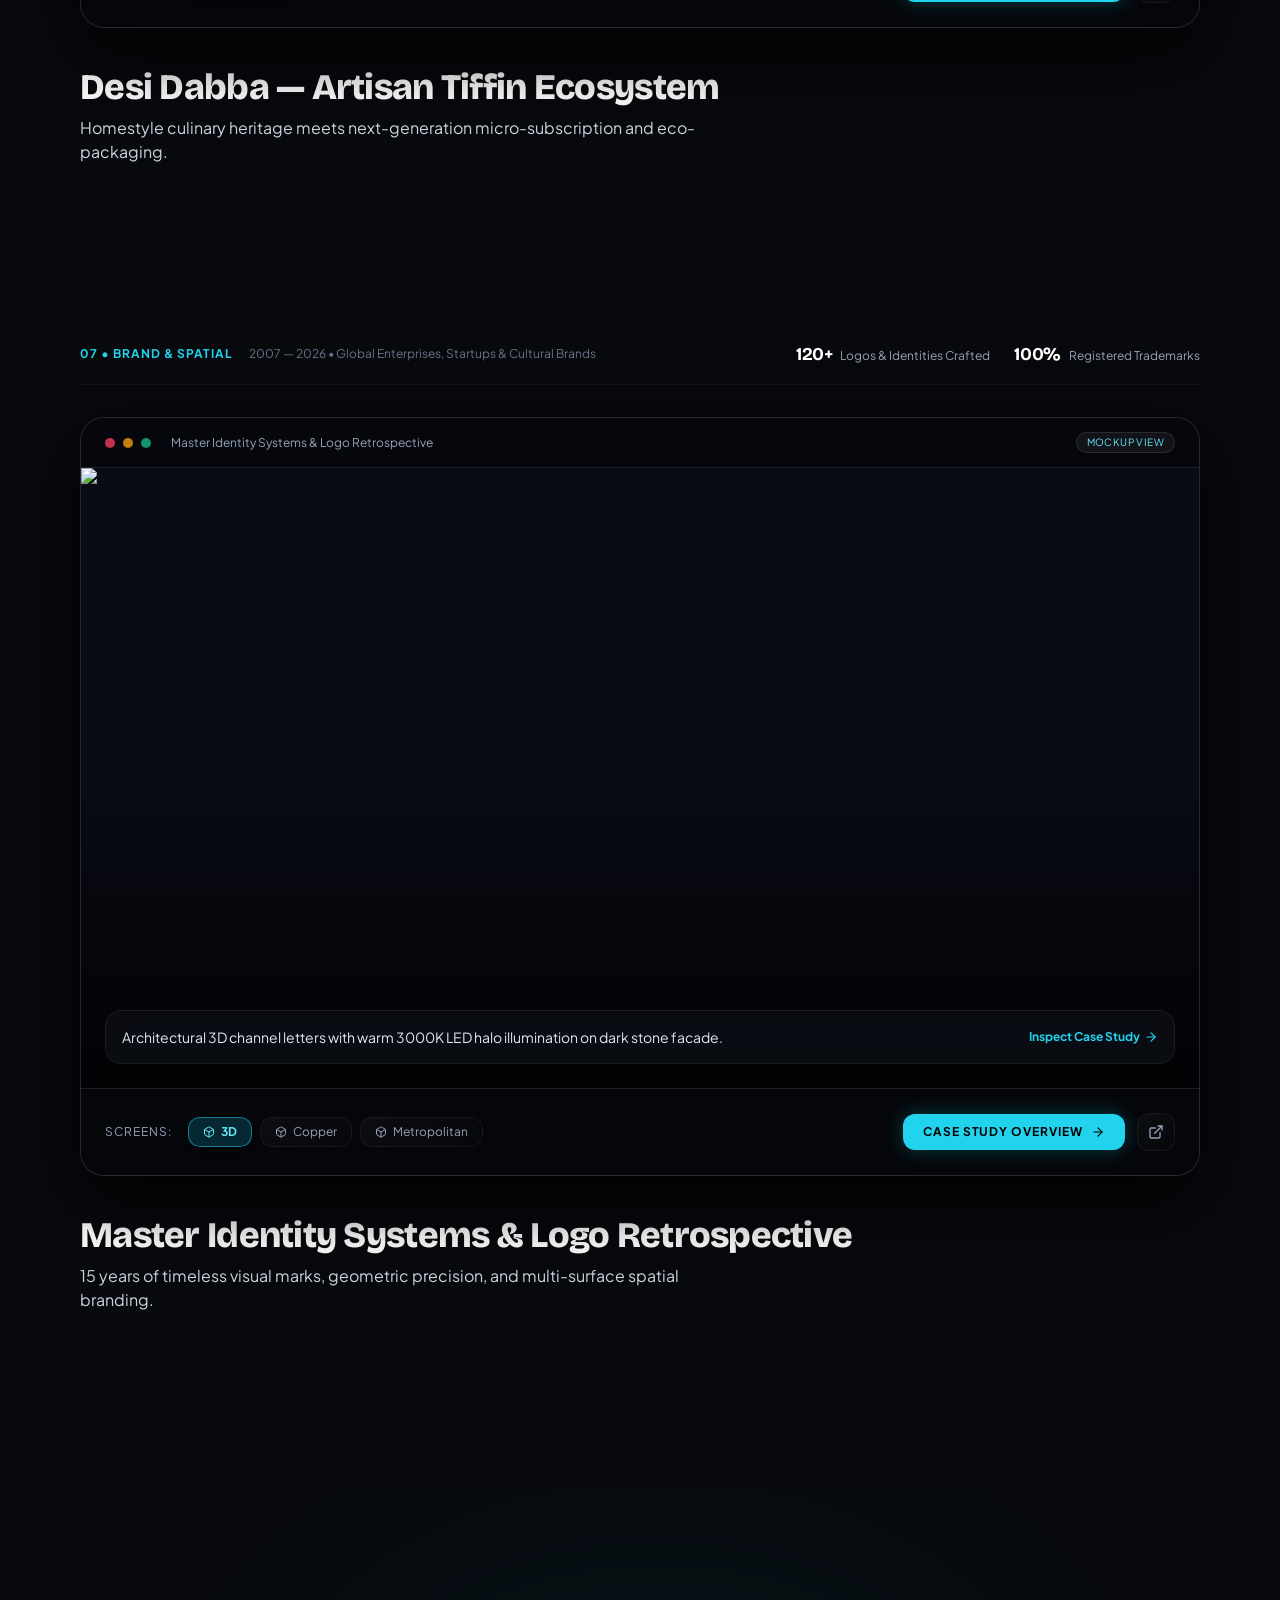
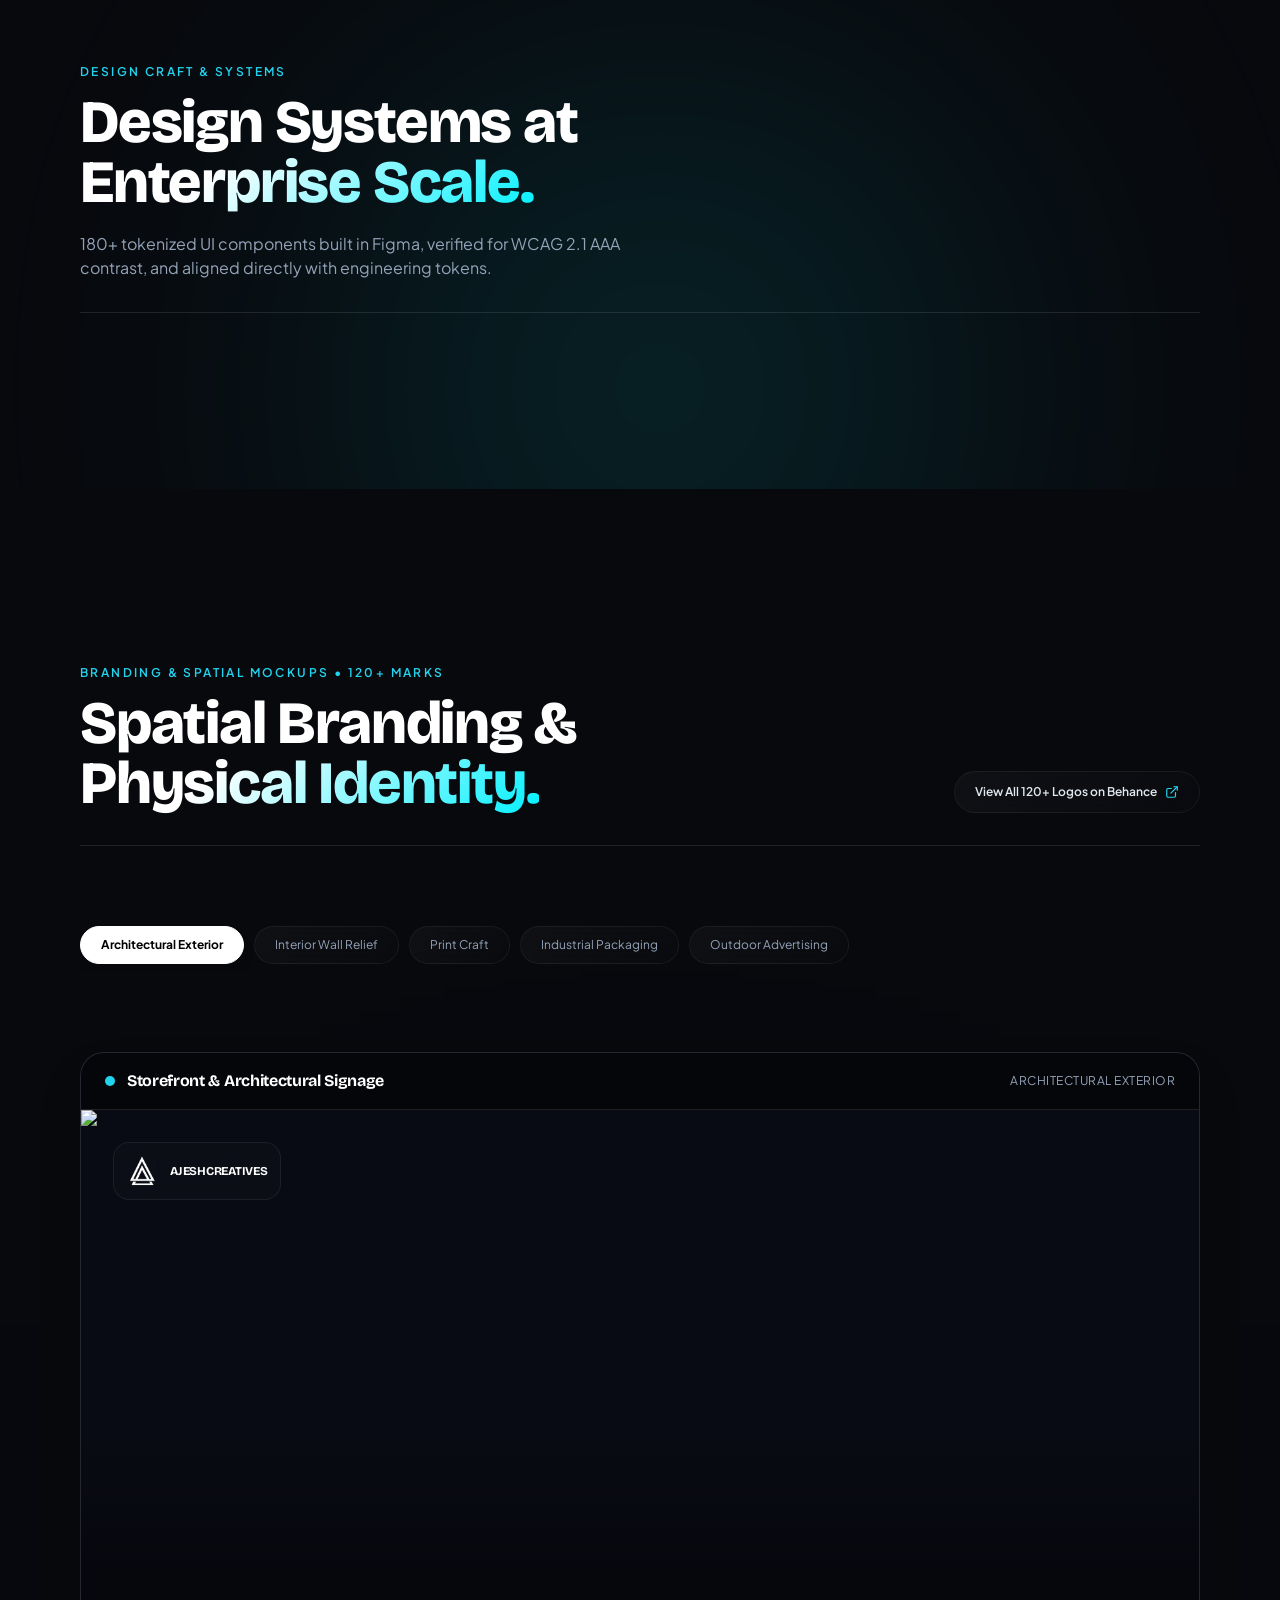
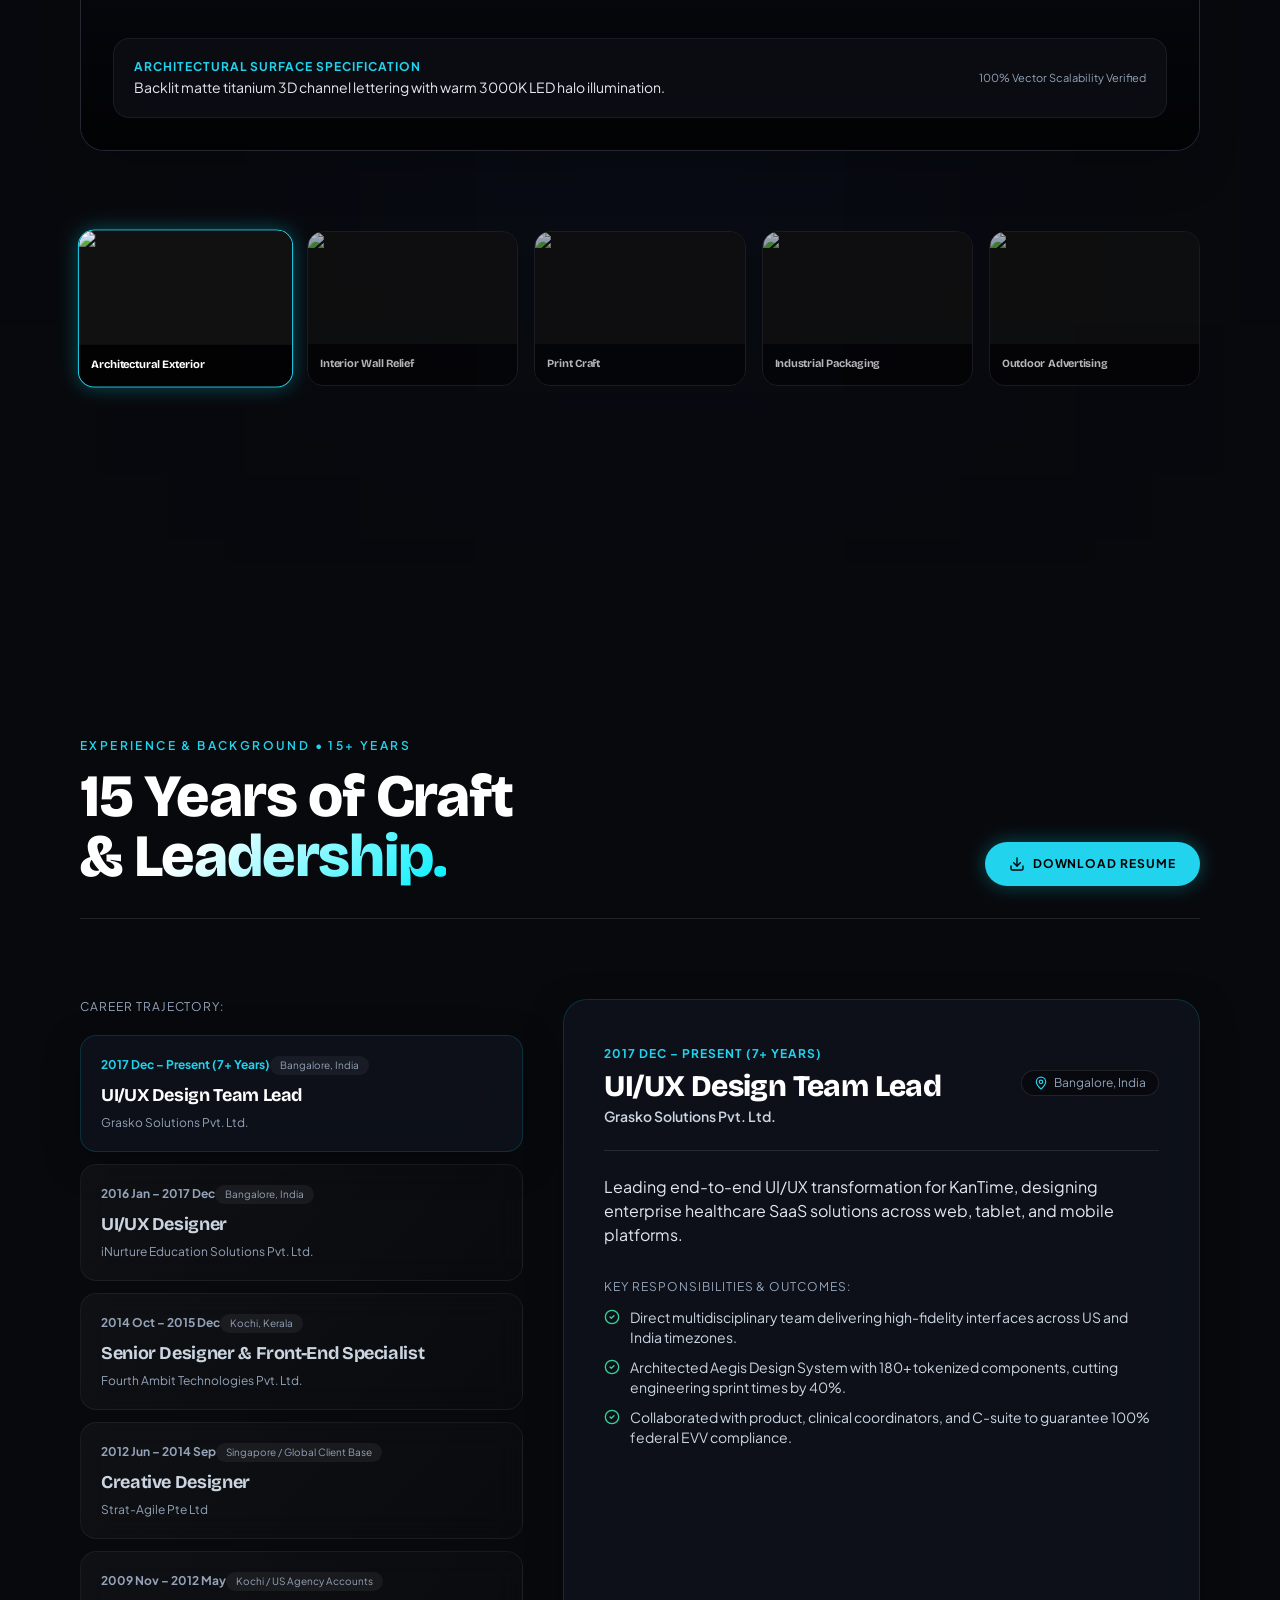
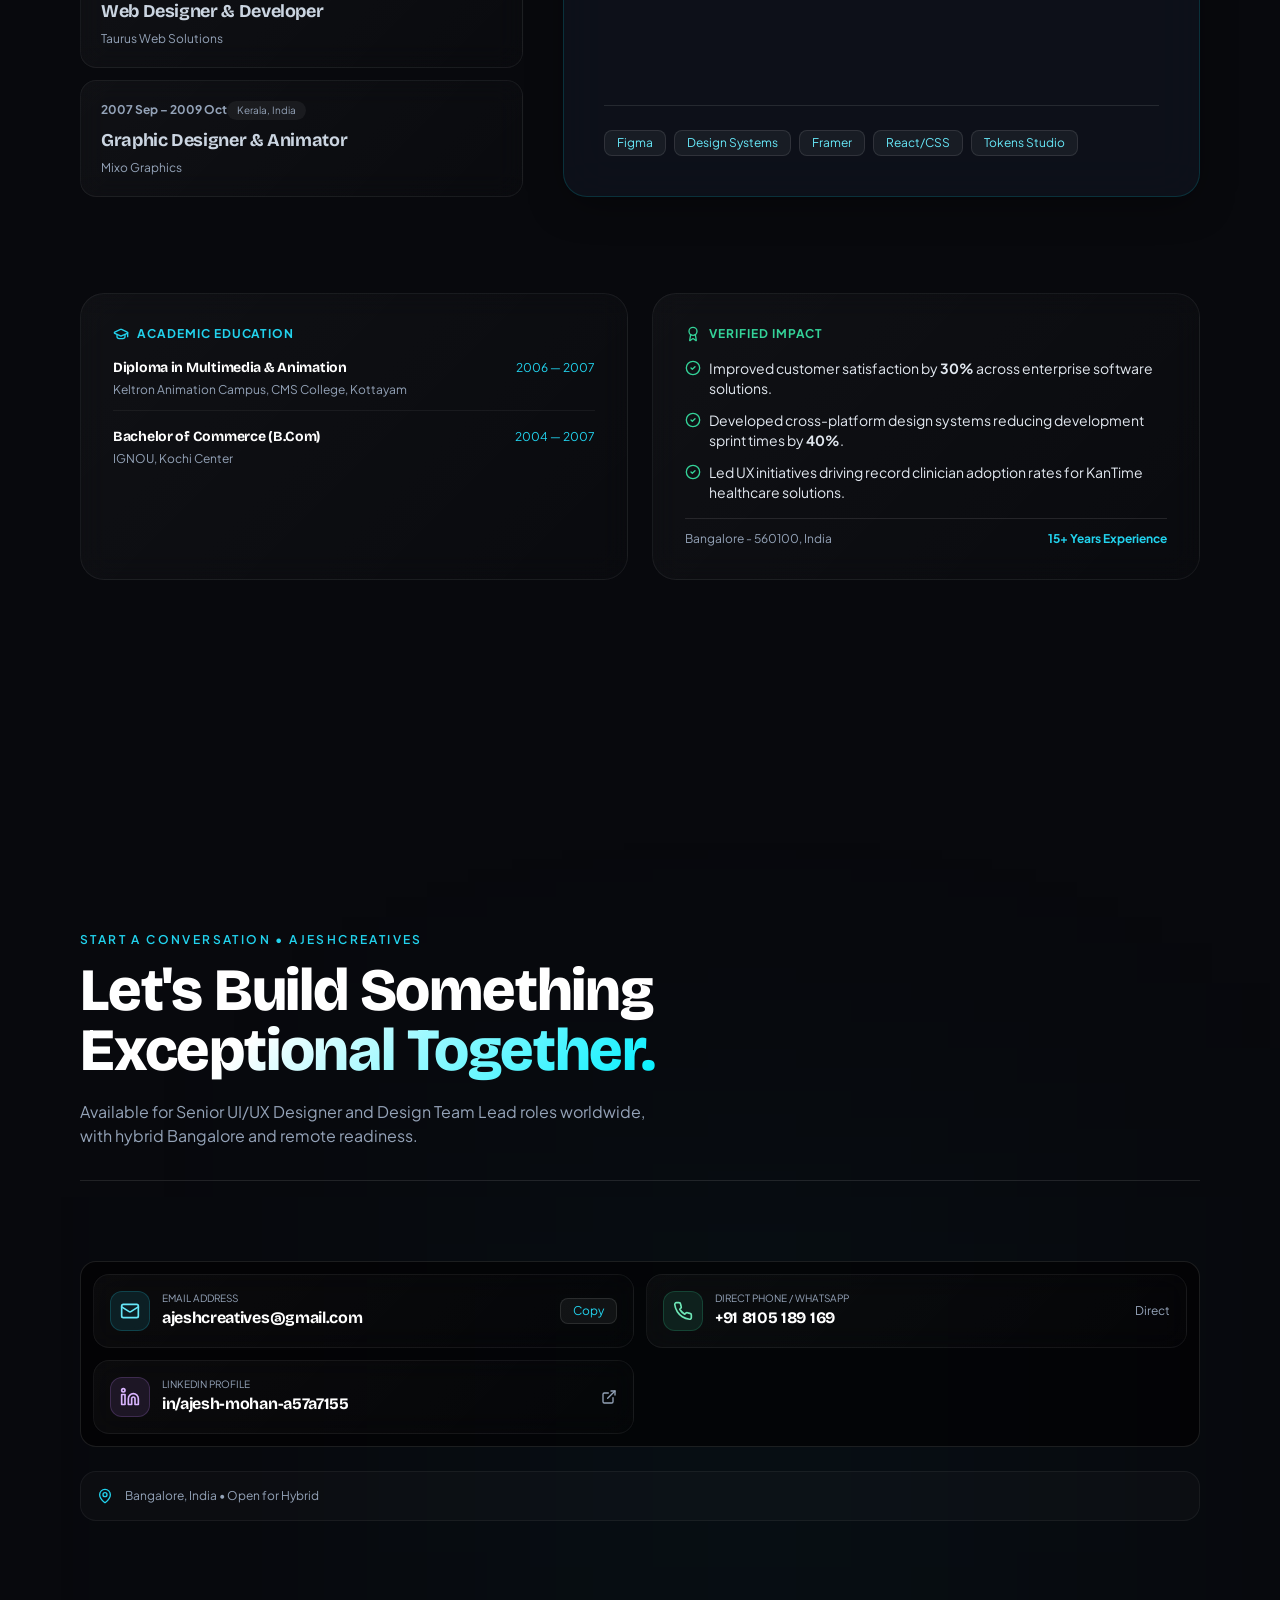
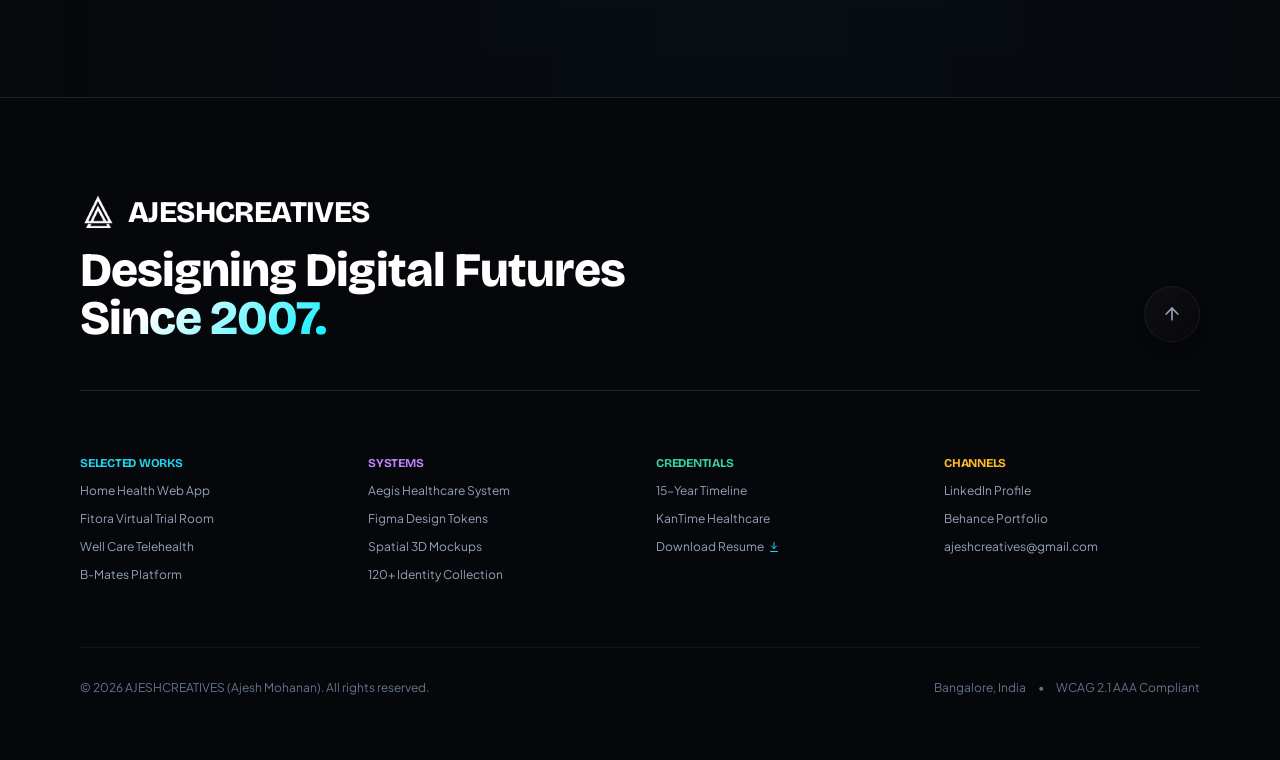
==== commit b1dd8ac8: "Update index.html Prajna content." ====
--- a/index.html
+++ b/index.html
@@ -236,7 +236,7 @@
 </article>
 <article class="flex flex-col gap-8 group">
 <div class="flex flex-col sm:flex-row sm:items-center justify-between gap-4 pb-4 border-b border-white/5">
-<div class="flex items-center gap-4 flex-wrap"><span class="text-xs font-sans uppercase tracking-wider text-cyan-400 font-bold">05 • Culture &amp; Editorial</span><span class="text-xs text-slate-500 font-sans">2023 • Prajna Arts Cultural Foundation</span>
+<div class="flex items-center gap-4 flex-wrap"><span class="text-xs font-sans uppercase tracking-wider text-cyan-400 font-bold">05 • Culture &amp; Editorial</span><span class="text-xs text-slate-500 font-sans">2026 • Prajna Arts Cultural Foundation</span>
 </div>
 <div class="flex items-center gap-6">
 <div class="flex items-baseline gap-2"><span class="font-heading text-lg font-bold text-white">+175%</span><span class="text-xs text-slate-400 font-sans">Global Student Enrollment</span>
@@ -249,20 +249,18 @@
 <div class="px-6 py-3.5 bg-black/50 border-b border-white/10 flex items-center justify-between backdrop-blur-md">
 <div class="flex items-center gap-2"><span class="w-2.5 h-2.5 rounded-full bg-rose-500/80"></span><span class="w-2.5 h-2.5 rounded-full bg-amber-500/80"></span><span class="w-2.5 h-2.5 rounded-full bg-emerald-500/80"></span><span class="text-xs font-sans text-slate-400 ml-3 truncate max-w-xs sm:max-w-md">Prajna Arts — Heritage Dance Academy, Bangalore</span>
 </div>
-<div class="flex items-center gap-2"><span class="text-[10px] font-sans tracking-wide uppercase px-2.5 py-0.5 rounded-full bg-white/5 border border-white/10 text-cyan-300">Desktop View</span>
+<div class="flex items-center gap-2">
 </div>
 </div>
 <div class="relative w-full h-[360px] sm:h-[500px] lg:h-[620px] bg-[#090b14] overflow-hidden">
-<div class="relative w-full h-full"><img alt="Editorial Classical Arts Web Experience" loading="lazy" decoding="async" data-nimg="fill" class="object-cover object-top transition-transform duration-700 group-hover:scale-[1.02]" style="position:absolute;height:100%;width:100%;left:0;top:0;right:0;bottom:0;color:transparent" src="https://images.unsplash.com/photo-1547153760-18fc86324498?auto=format&amp;fit=crop&amp;w=1200&amp;q=80"/>
+<div class="relative w-full h-full"><img alt="Editorial Classical Arts Web Experience" loading="lazy" decoding="async" data-nimg="fill" class="object-cover object-top transition-transform duration-700 group-hover:scale-[1.02]" style="position:absolute;height:100%;width:100%;left:0;top:0;right:0;bottom:0;color:transparent" src="images/Prajna-Header.jpg"/>
 <div class="absolute inset-0 bg-gradient-to-t from-black/80 via-transparent to-transparent pointer-events-none">
 </div>
-<div class="absolute bottom-6 left-6 right-6 p-4 rounded-2xl glass-panel bg-black/70 border border-white/10 backdrop-blur-md flex flex-col sm:flex-row sm:items-center justify-between gap-2"><p class="text-xs sm:text-sm text-slate-200 font-sans">Editorial layout inspired by cultural journals, pairing warm terracotta and saffron accents.</p><a class="text-xs font-sans font-bold text-cyan-400 hover:text-white flex items-center gap-1 shrink-0 self-start sm:self-auto" href="case-study/prajna-arts.html"><span>Inspect Case Study</span><svg xmlns="http://www.w3.org/2000/svg" width="24" height="24" viewBox="0 0 24 24" fill="none" stroke="currentColor" stroke-width="2" stroke-linecap="round" stroke-linejoin="round" class="lucide lucide-arrow-right w-3.5 h-3.5"><path d="M5 12h14"></path><path d="m12 5 7 7-7 7"></path></svg></a>
-</div>
+
 </div>
 </div>
 <div class="p-4 sm:p-6 bg-black/60 border-t border-white/10 flex flex-wrap items-center justify-between gap-4">
-<div class="flex items-center gap-2 flex-wrap"><span class="text-xs font-sans uppercase tracking-wider text-slate-400 mr-2 hidden sm:inline">Screens:</span><button class="px-3.5 py-1.5 rounded-xl text-xs font-sans transition-all border flex items-center gap-1.5 bg-cyan-500/20 text-cyan-300 border-cyan-400/50 shadow-md font-bold"><svg xmlns="http://www.w3.org/2000/svg" width="24" height="24" viewBox="0 0 24 24" fill="none" stroke="currentColor" stroke-width="2" stroke-linecap="round" stroke-linejoin="round" class="lucide lucide-monitor w-3 h-3"><rect width="20" height="14" x="2" y="3" rx="2"></rect><line x1="8" x2="16" y1="21" y2="21"></line><line x1="12" x2="12" y1="17" y2="21"></line></svg><span>Editorial</span></button><button class="px-3.5 py-1.5 rounded-xl text-xs font-sans transition-all border flex items-center gap-1.5 glass-card text-slate-400 hover:text-white border-white/5"><svg xmlns="http://www.w3.org/2000/svg" width="24" height="24" viewBox="0 0 24 24" fill="none" stroke="currentColor" stroke-width="2" stroke-linecap="round" stroke-linejoin="round" class="lucide lucide-tablet w-3 h-3"><rect width="16" height="20" x="4" y="2" rx="2" ry="2"></rect><line x1="12" x2="12.01" y1="18" y2="18"></line></svg><span>The</span></button>
-</div>
+
 <div class="flex items-center gap-3"><a class="px-5 py-2.5 rounded-xl font-sans font-bold text-xs uppercase tracking-wider text-black bg-cyan-400 hover:bg-cyan-300 transition-all flex items-center gap-2 shadow-[0_0_20px_rgba(0,240,255,0.25)]" data-cursor="INSPECT" href="case-study/prajna-arts.html"><span>Case Study Overview</span><svg xmlns="http://www.w3.org/2000/svg" width="24" height="24" viewBox="0 0 24 24" fill="none" stroke="currentColor" stroke-width="2" stroke-linecap="round" stroke-linejoin="round" class="lucide lucide-arrow-right w-3.5 h-3.5"><path d="M5 12h14"></path><path d="m12 5 7 7-7 7"></path></svg></a><a href="https://www.behance.net/gallery/220653523/Prajna-Arts" target="_blank" rel="noopener noreferrer" class="p-2.5 rounded-xl glass-card text-slate-400 hover:text-white border border-white/10 hover:border-cyan-400/40 transition-all" title="Open Original Behance Gallery"><svg xmlns="http://www.w3.org/2000/svg" width="24" height="24" viewBox="0 0 24 24" fill="none" stroke="currentColor" stroke-width="2" stroke-linecap="round" stroke-linejoin="round" class="lucide lucide-external-link w-4 h-4"><path d="M15 3h6v6"></path><path d="M10 14 21 3"></path><path d="M18 13v6a2 2 0 0 1-2 2H5a2 2 0 0 1-2-2V8a2 2 0 0 1 2-2h6"></path></svg></a>
 </div>
 </div>
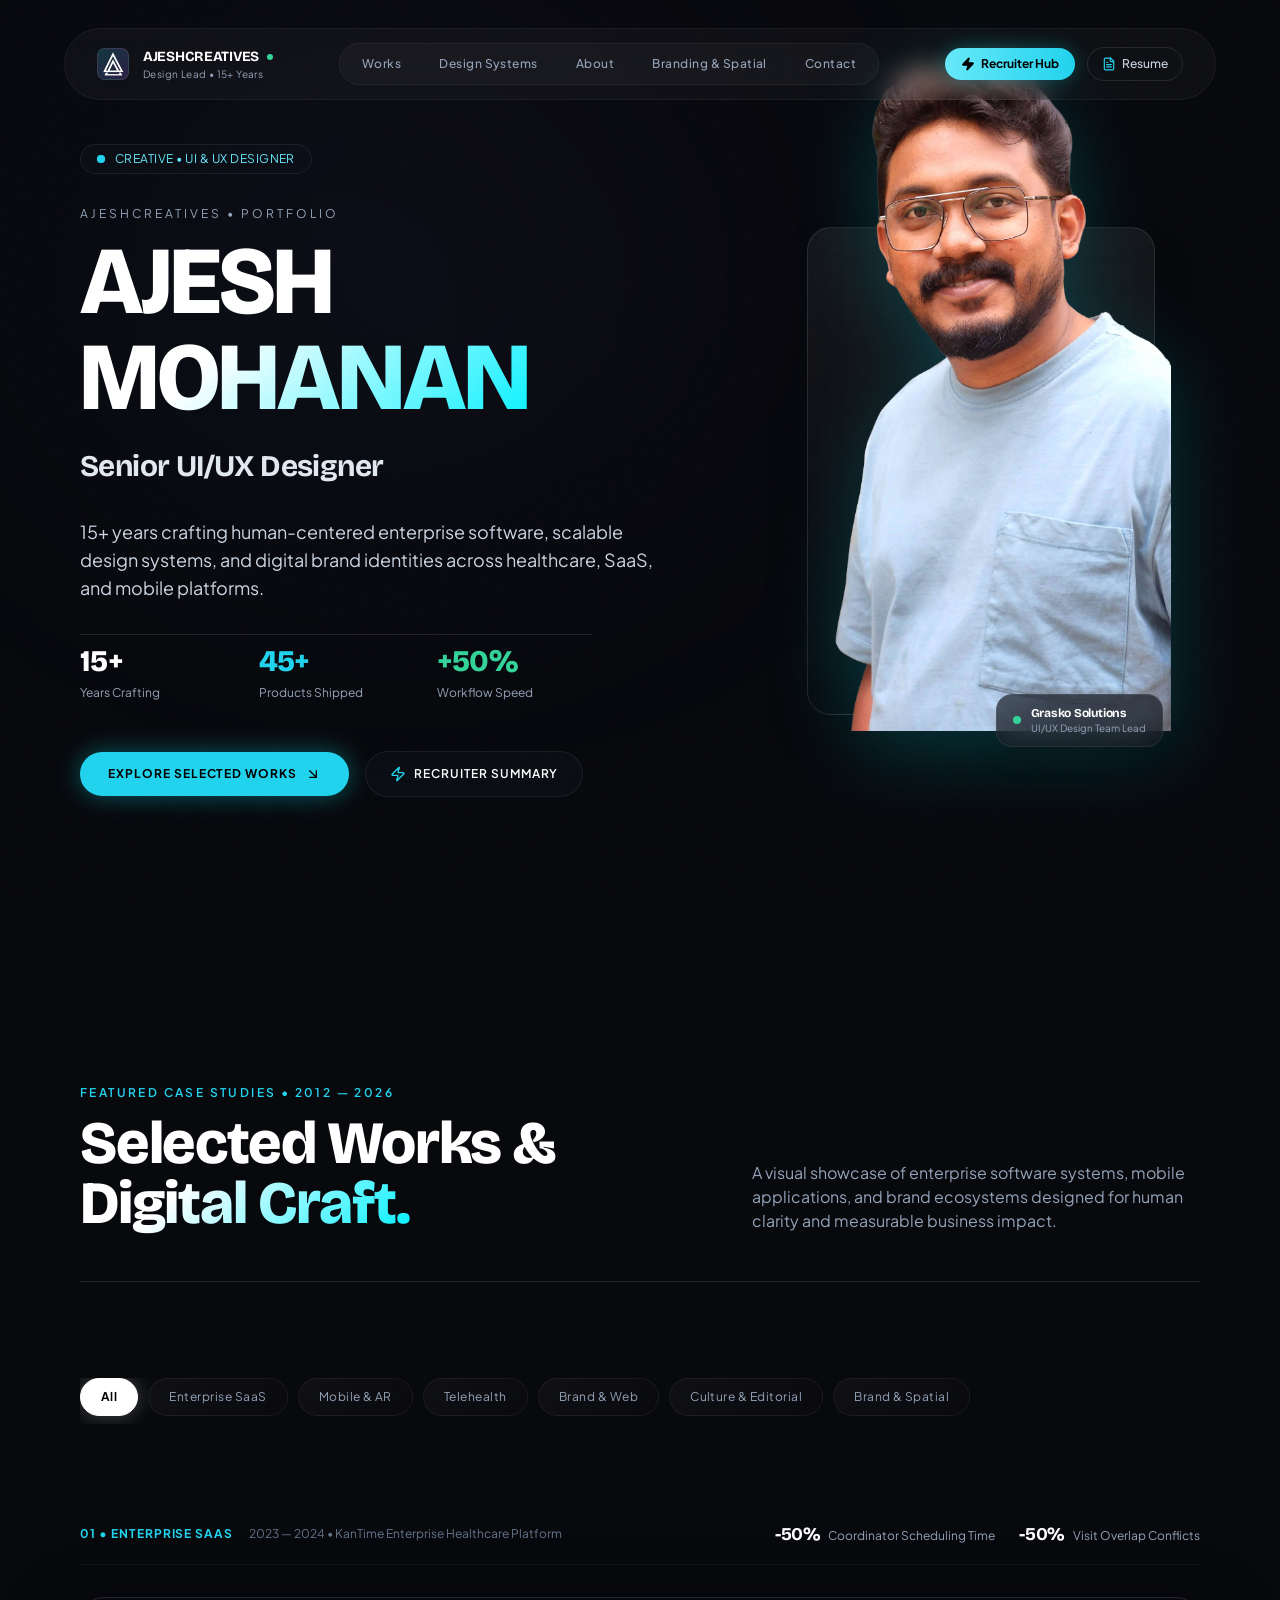
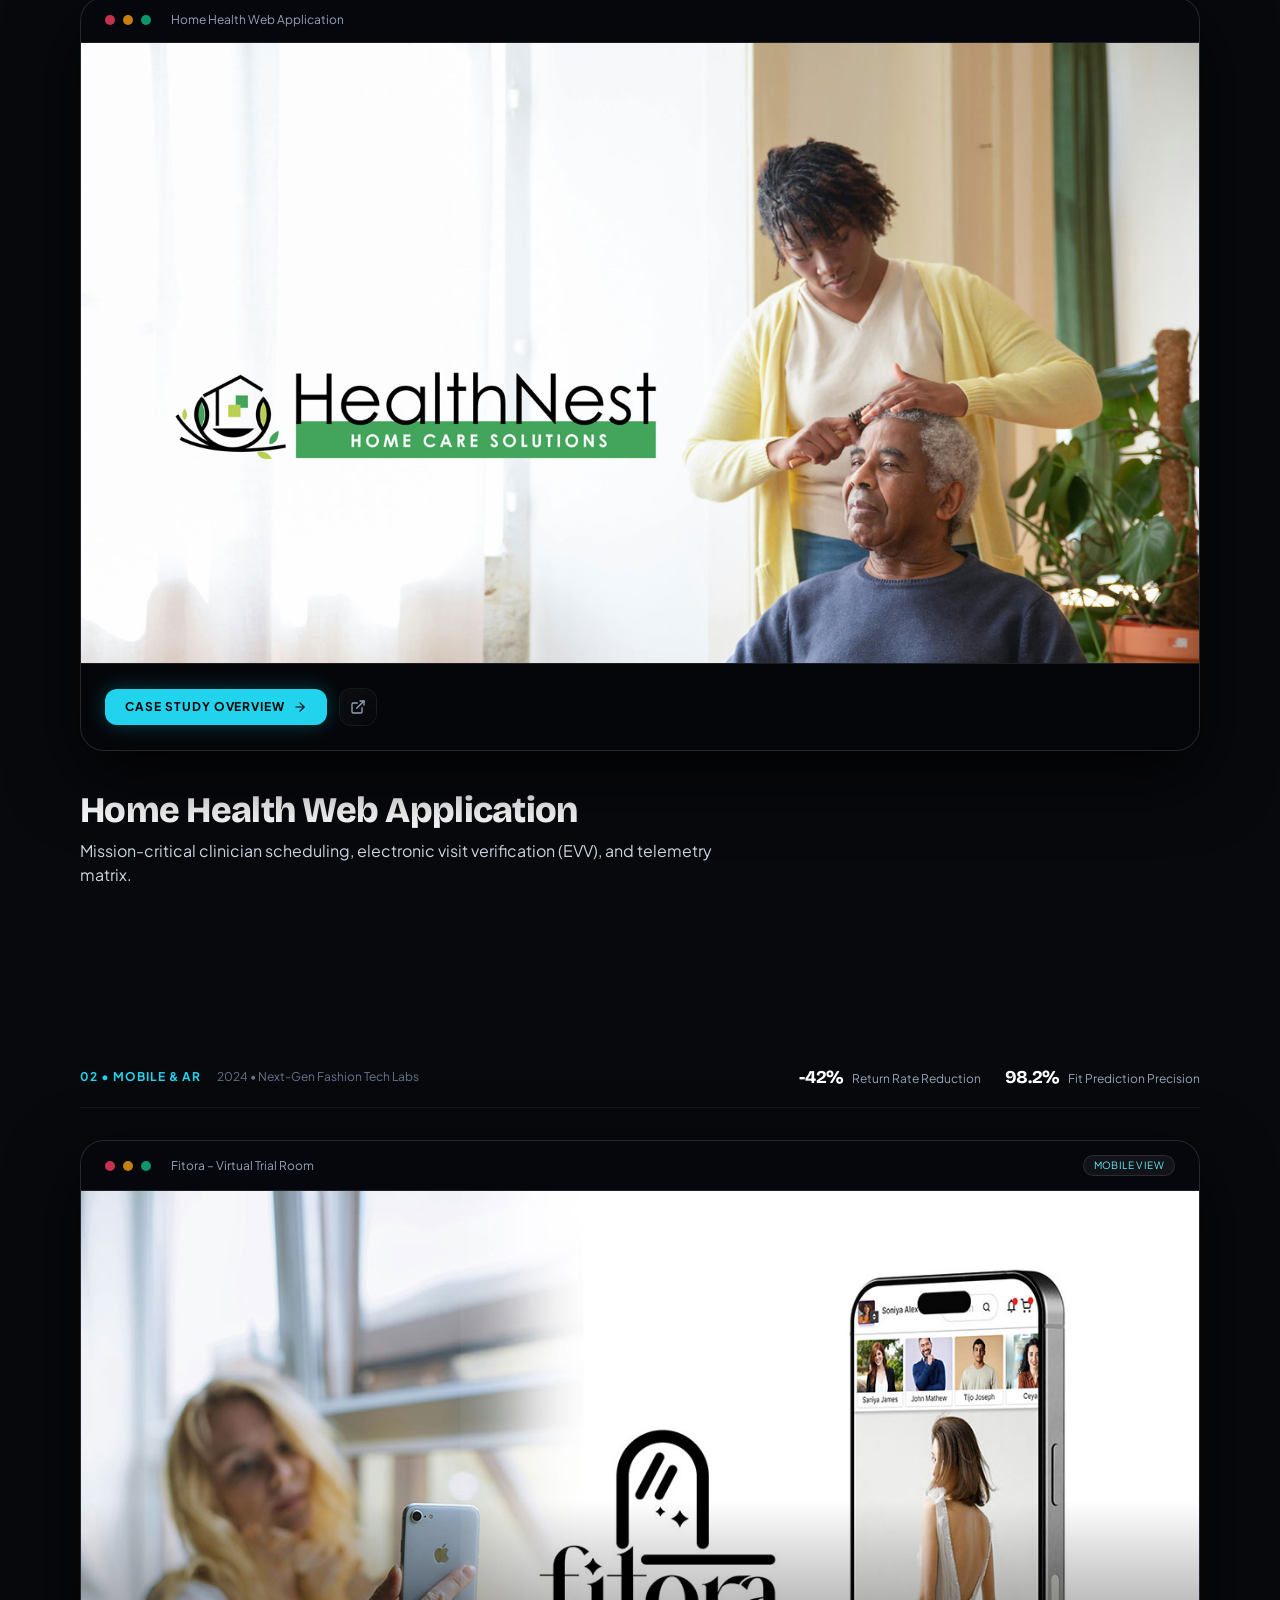
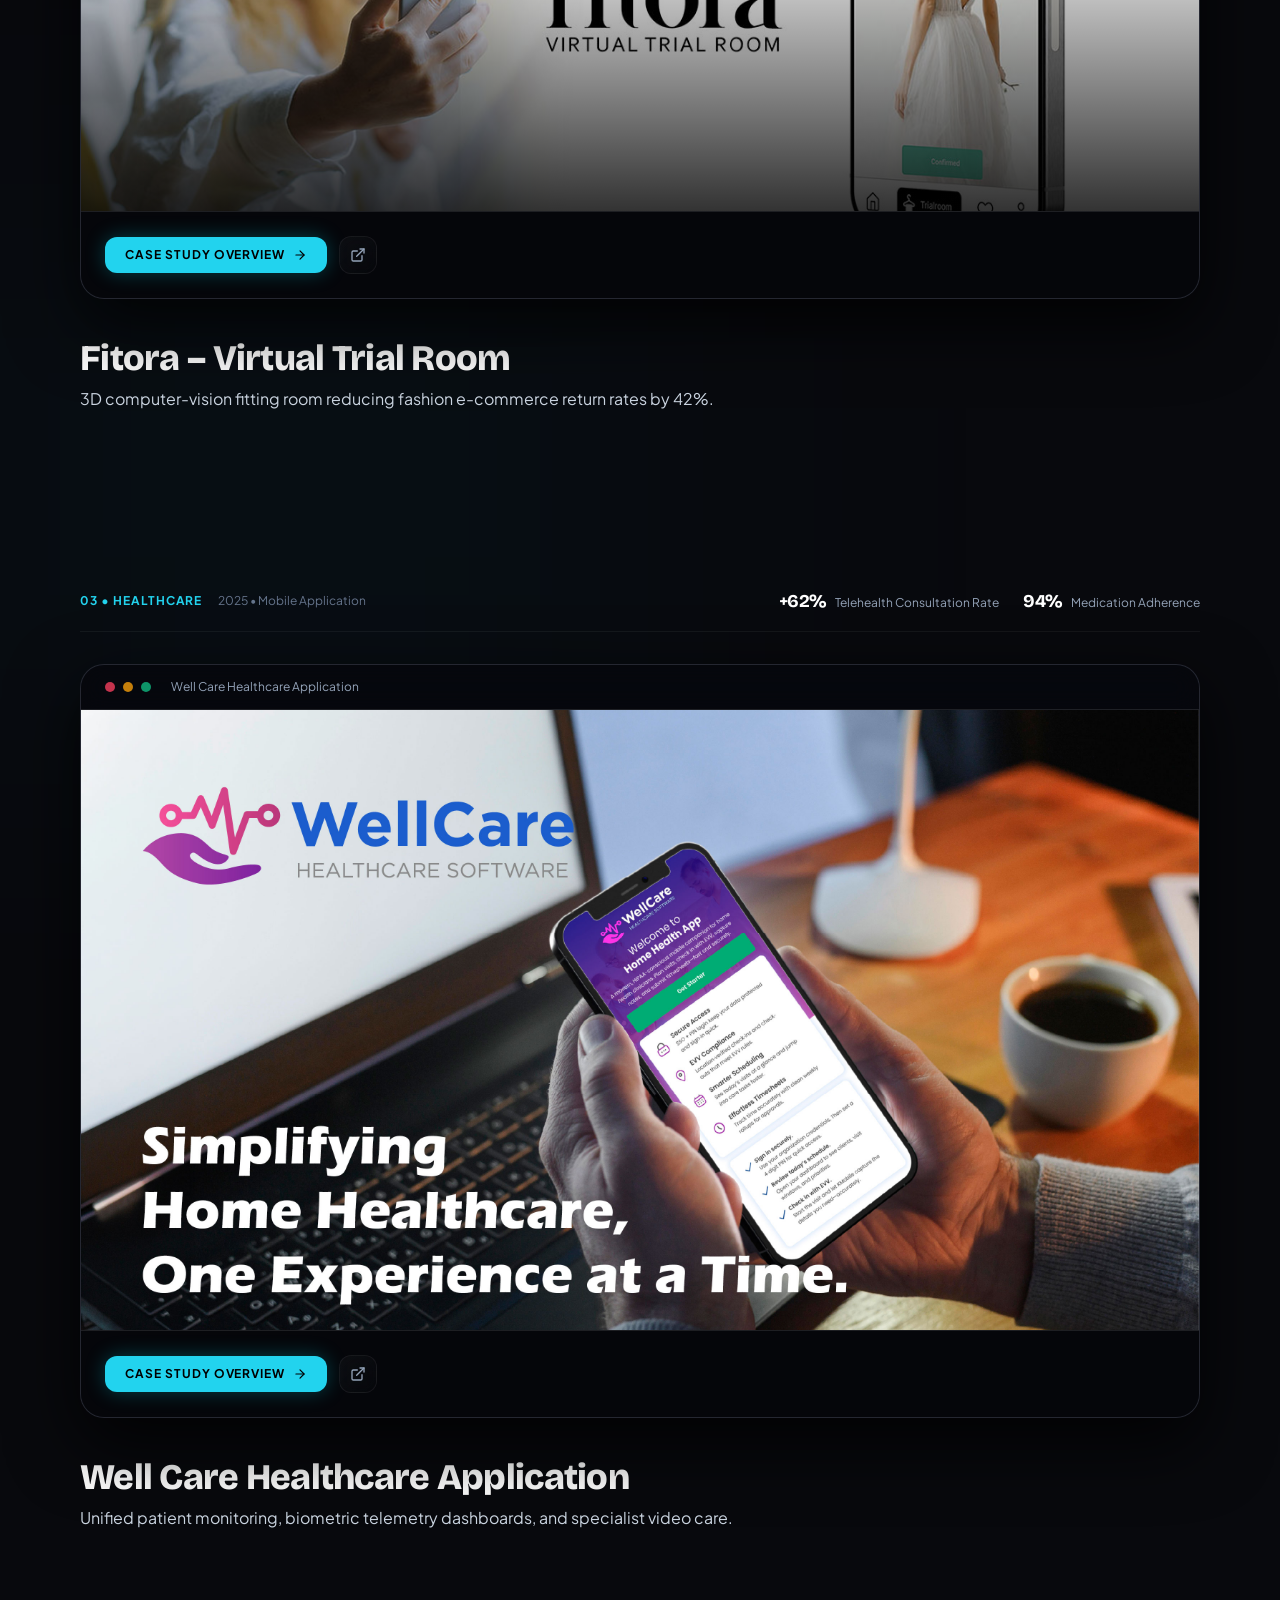
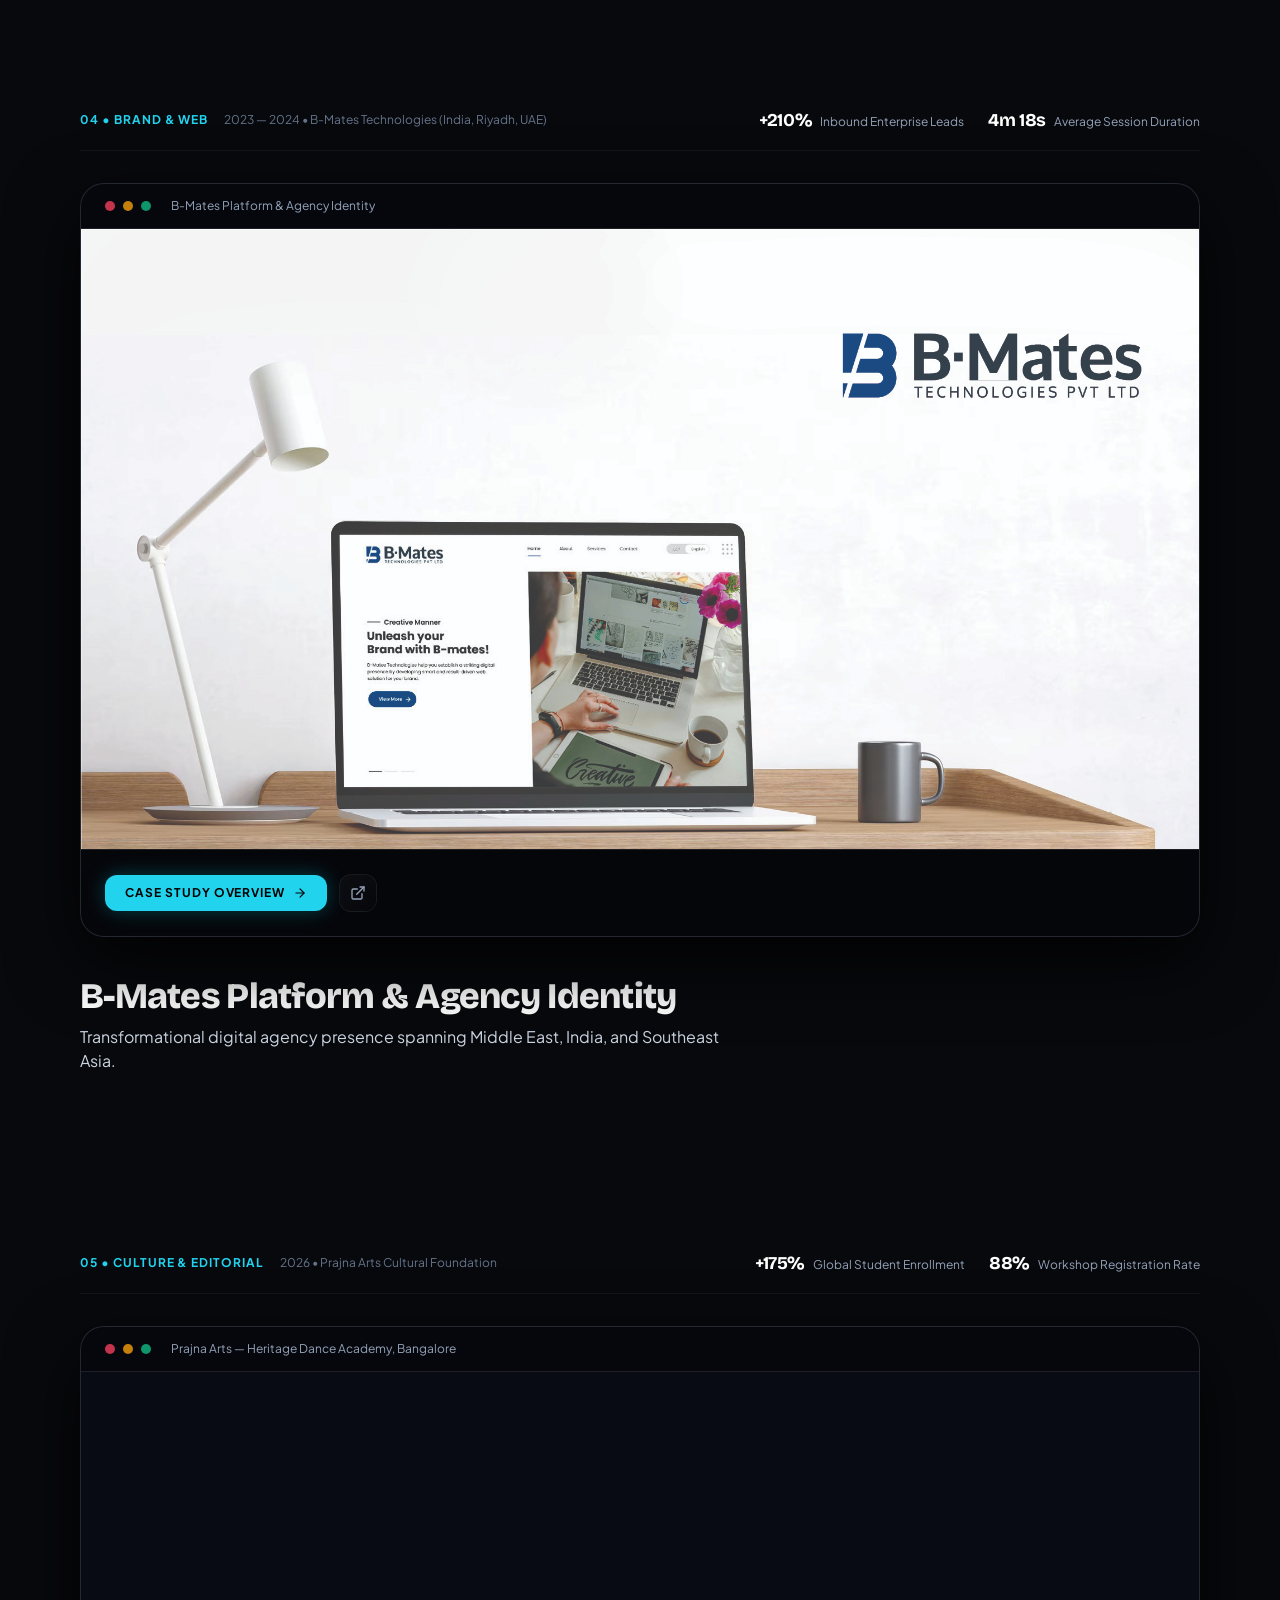
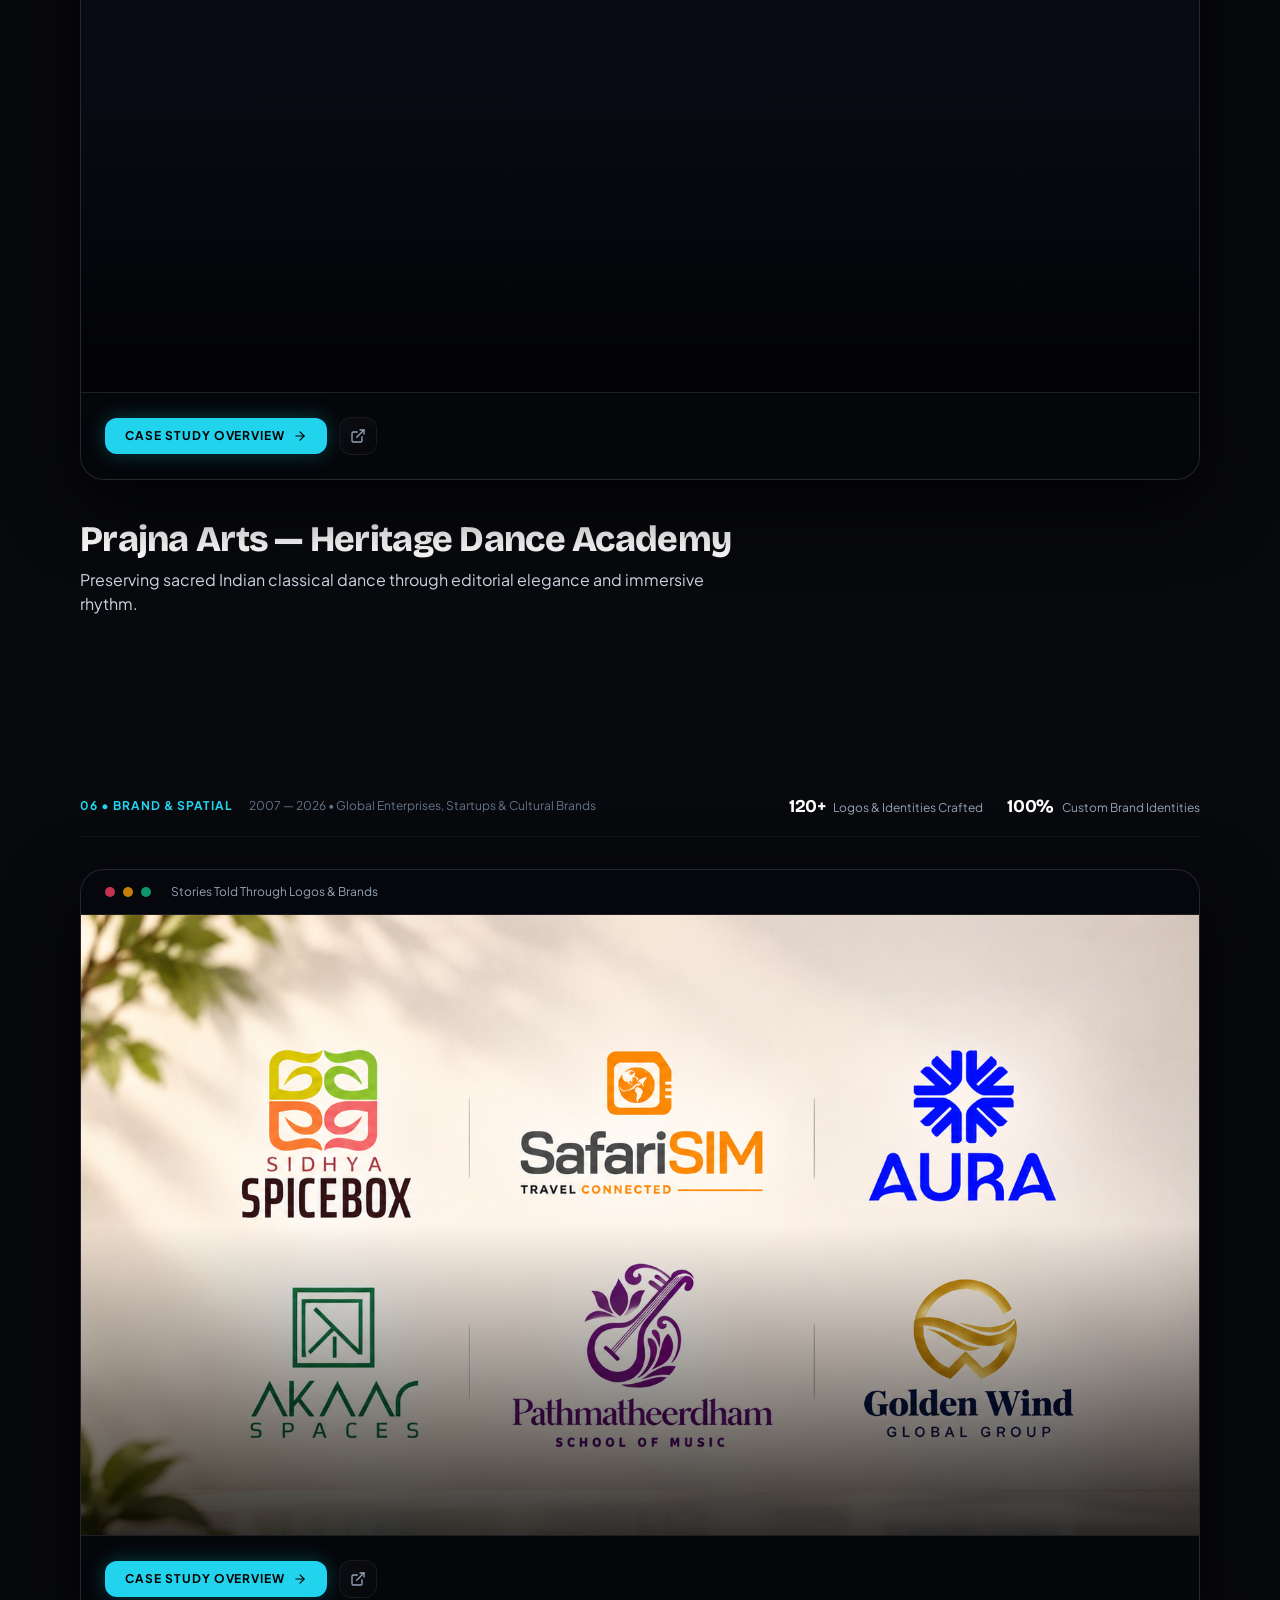
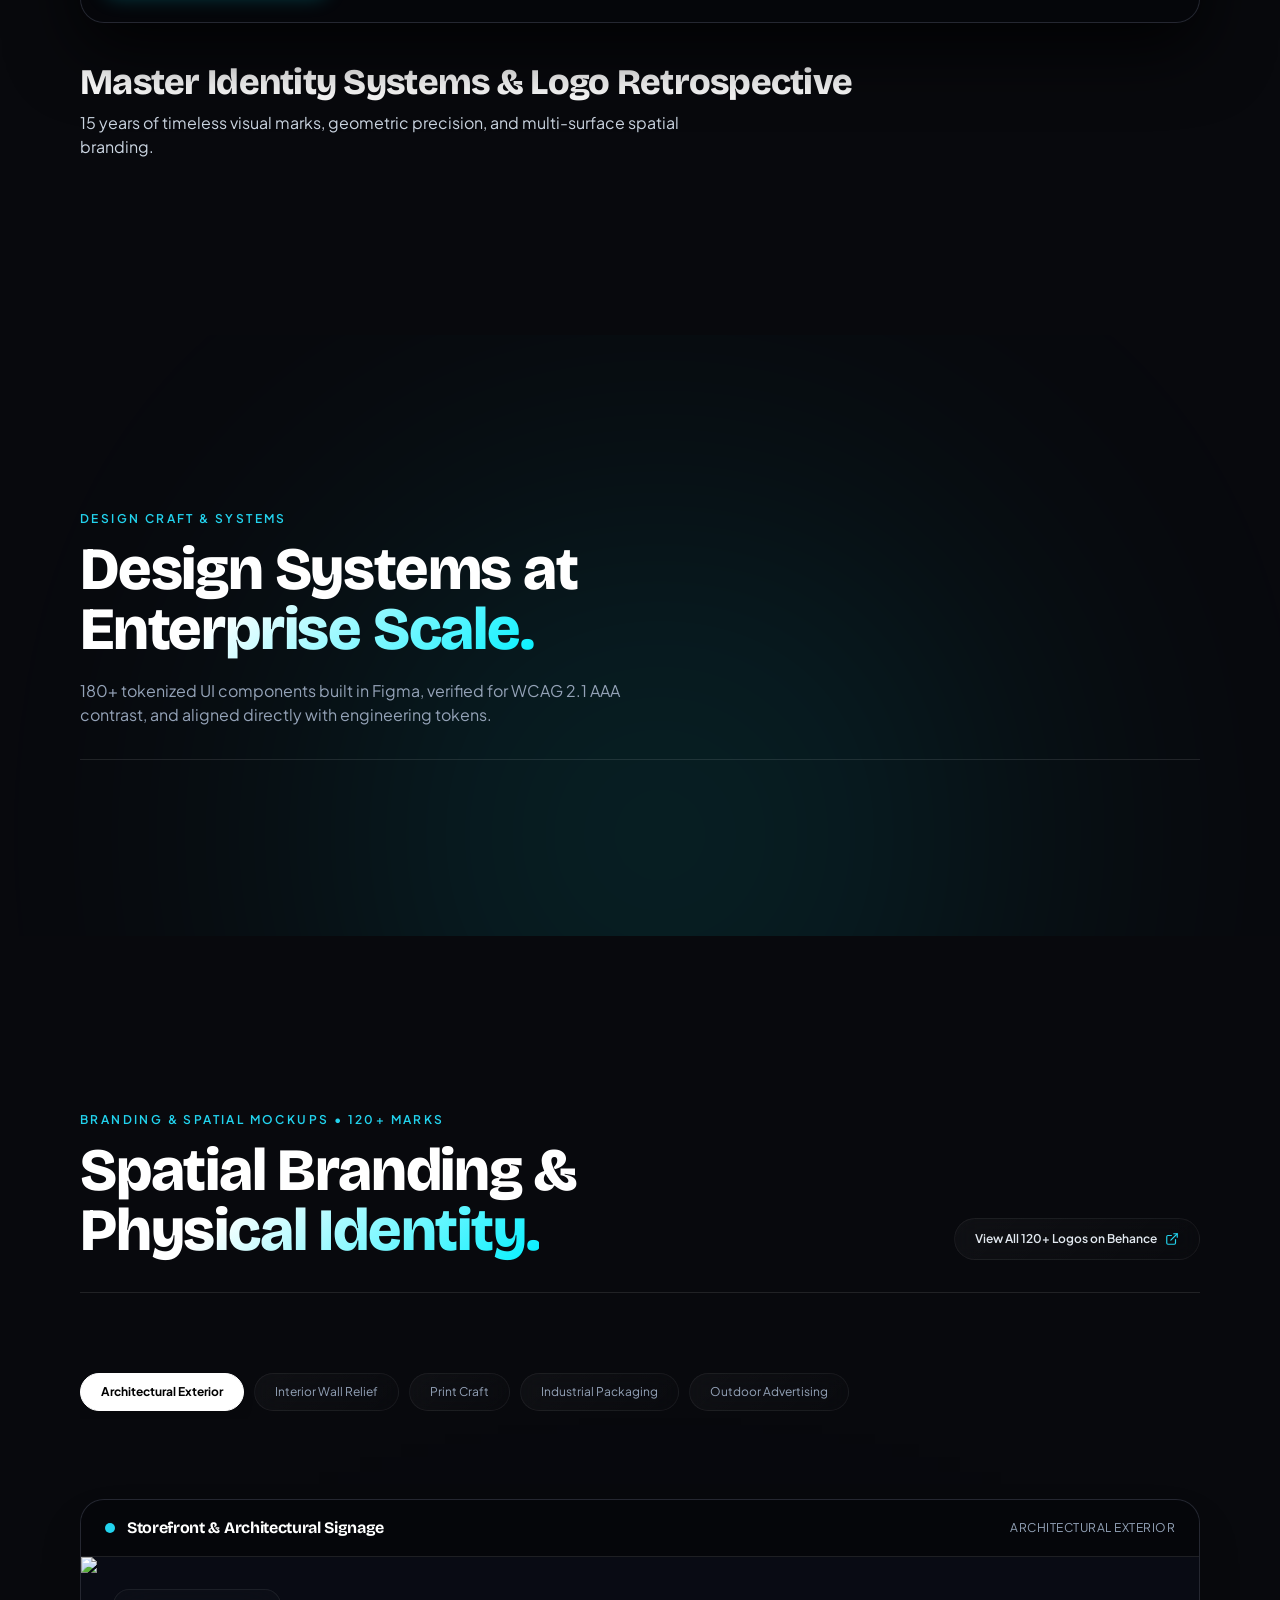
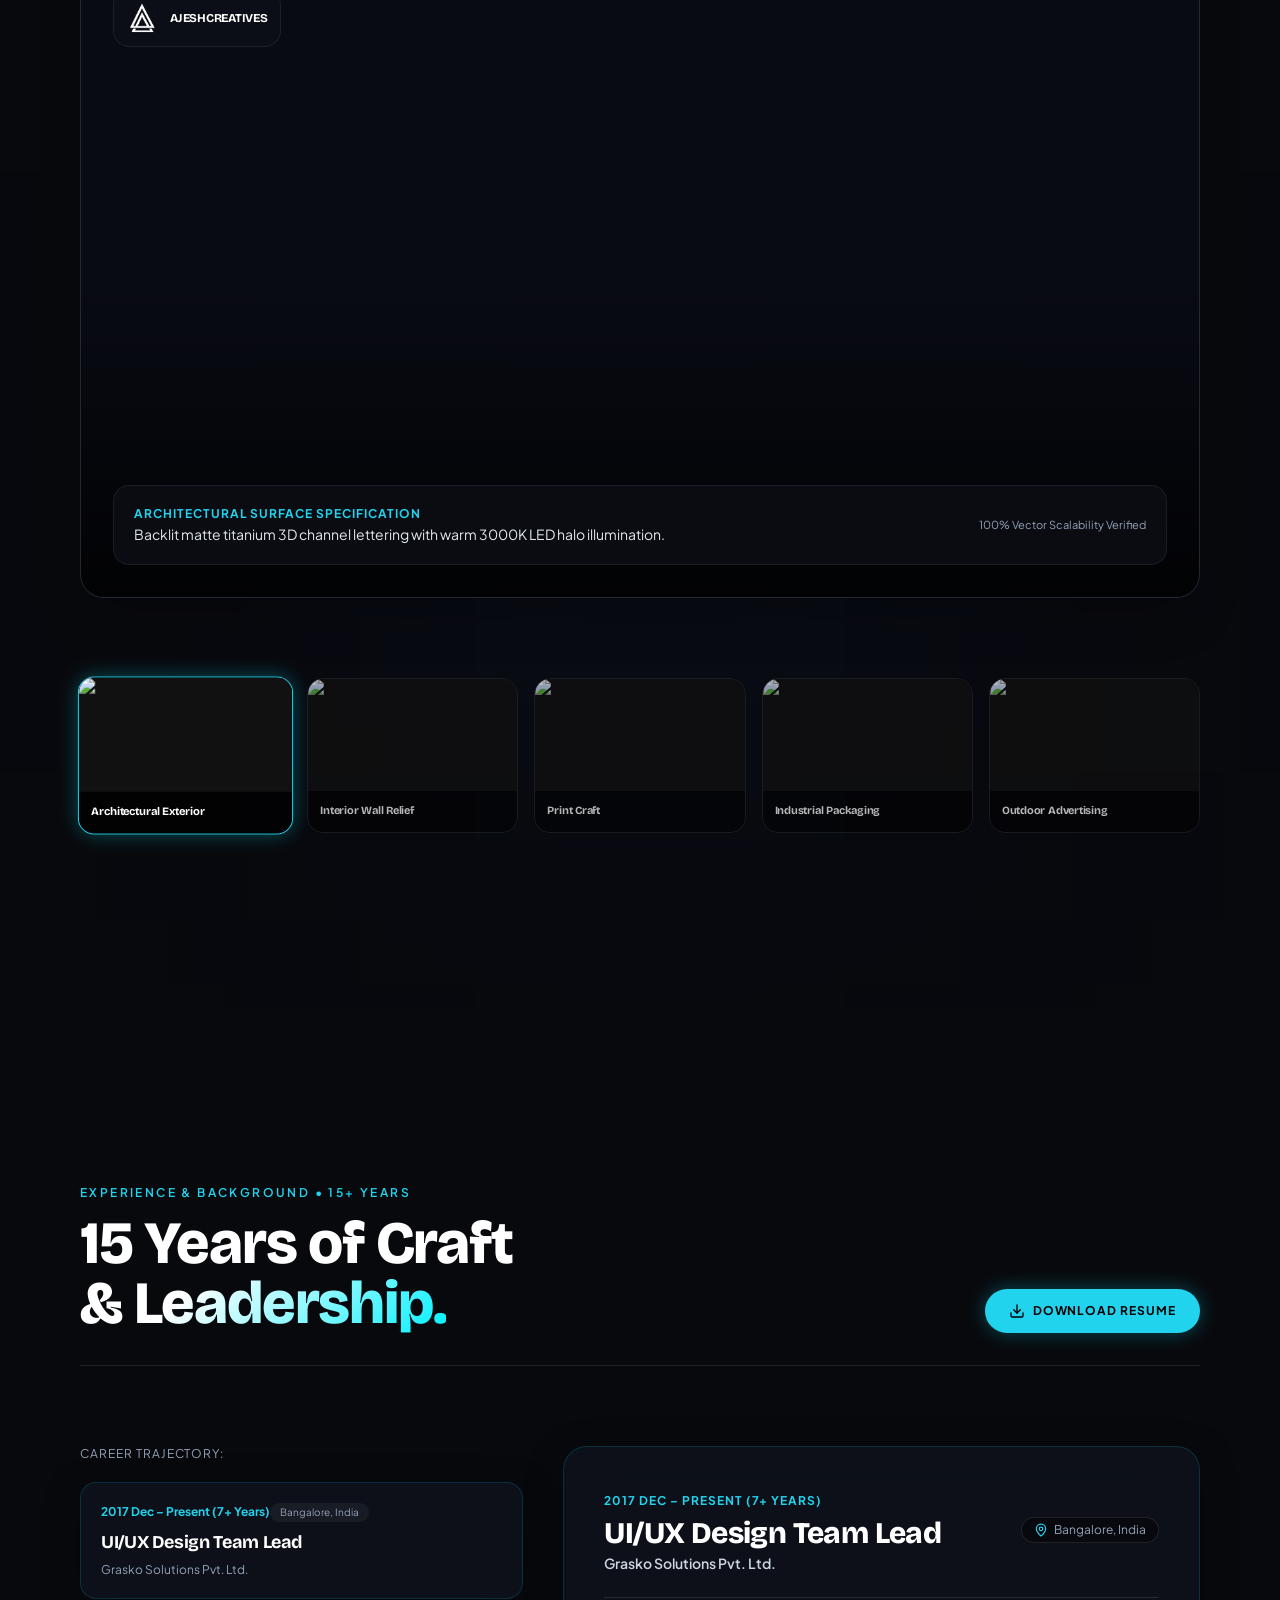
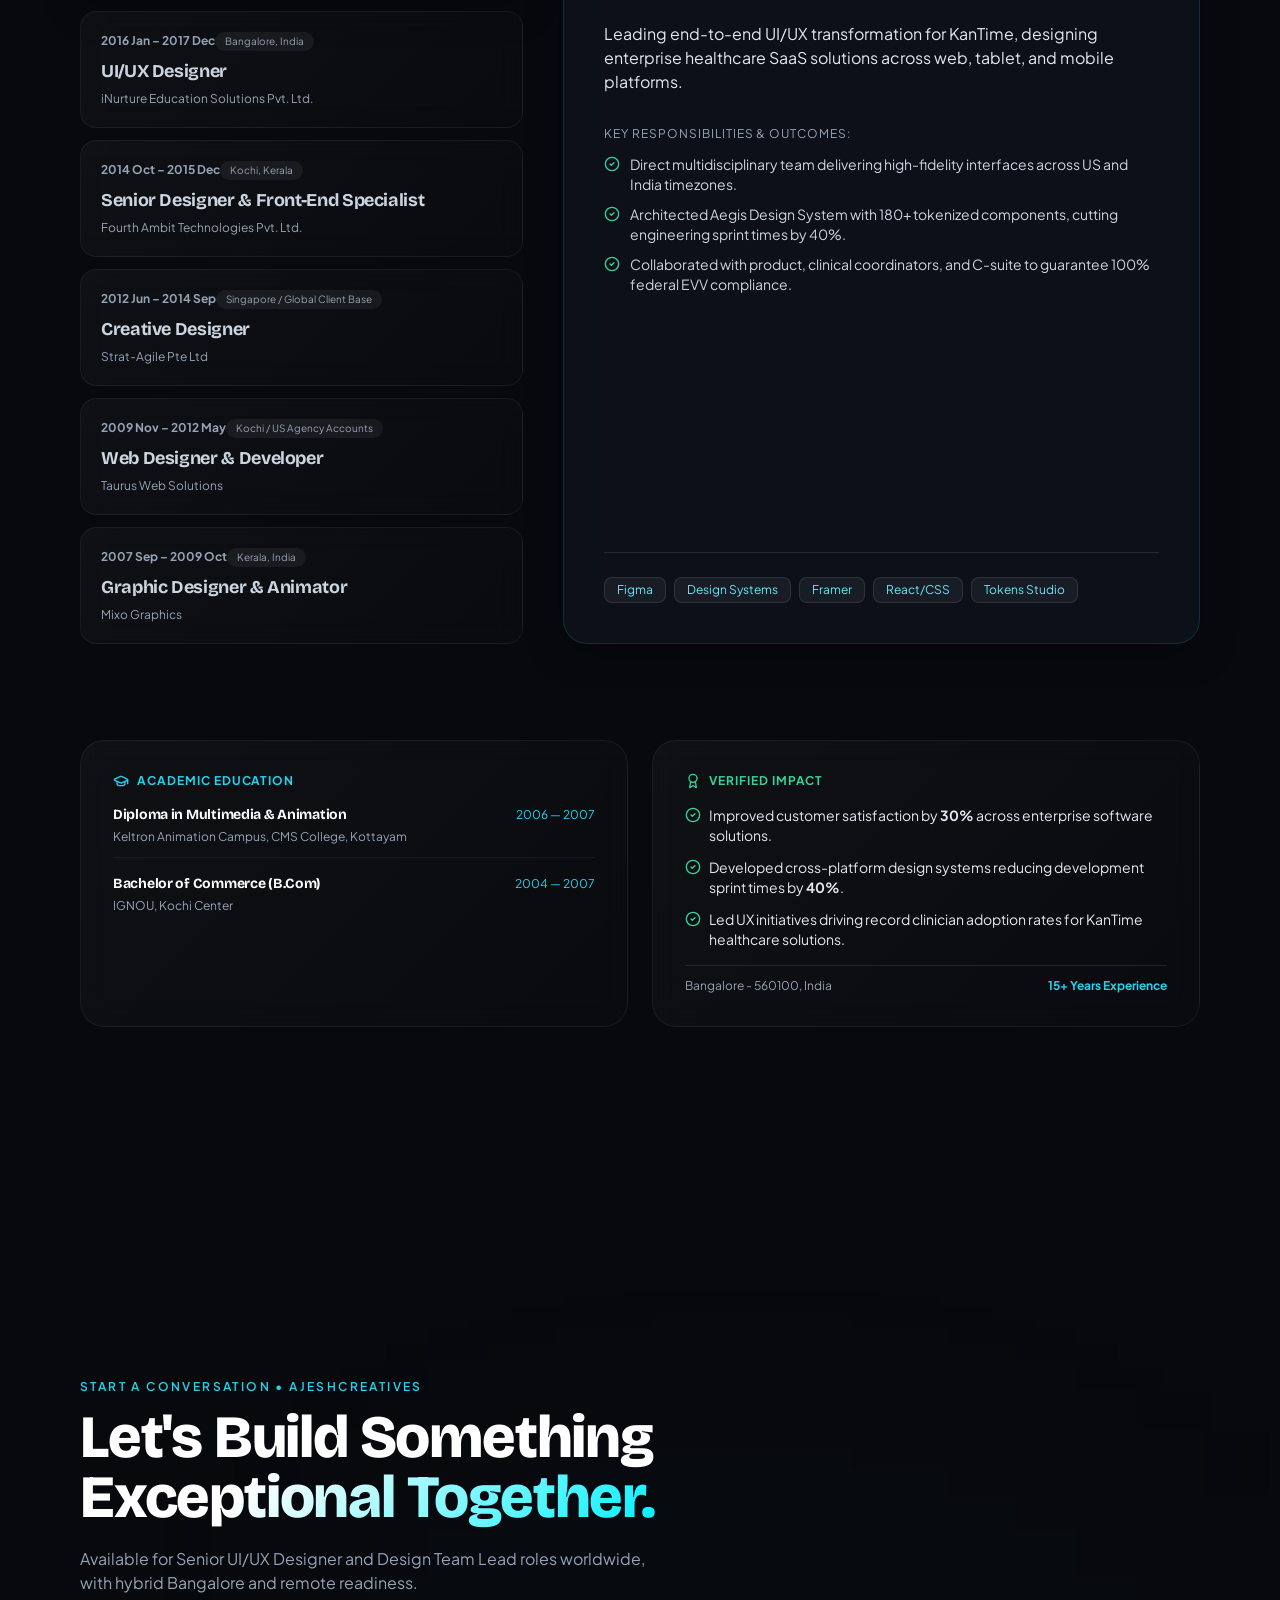
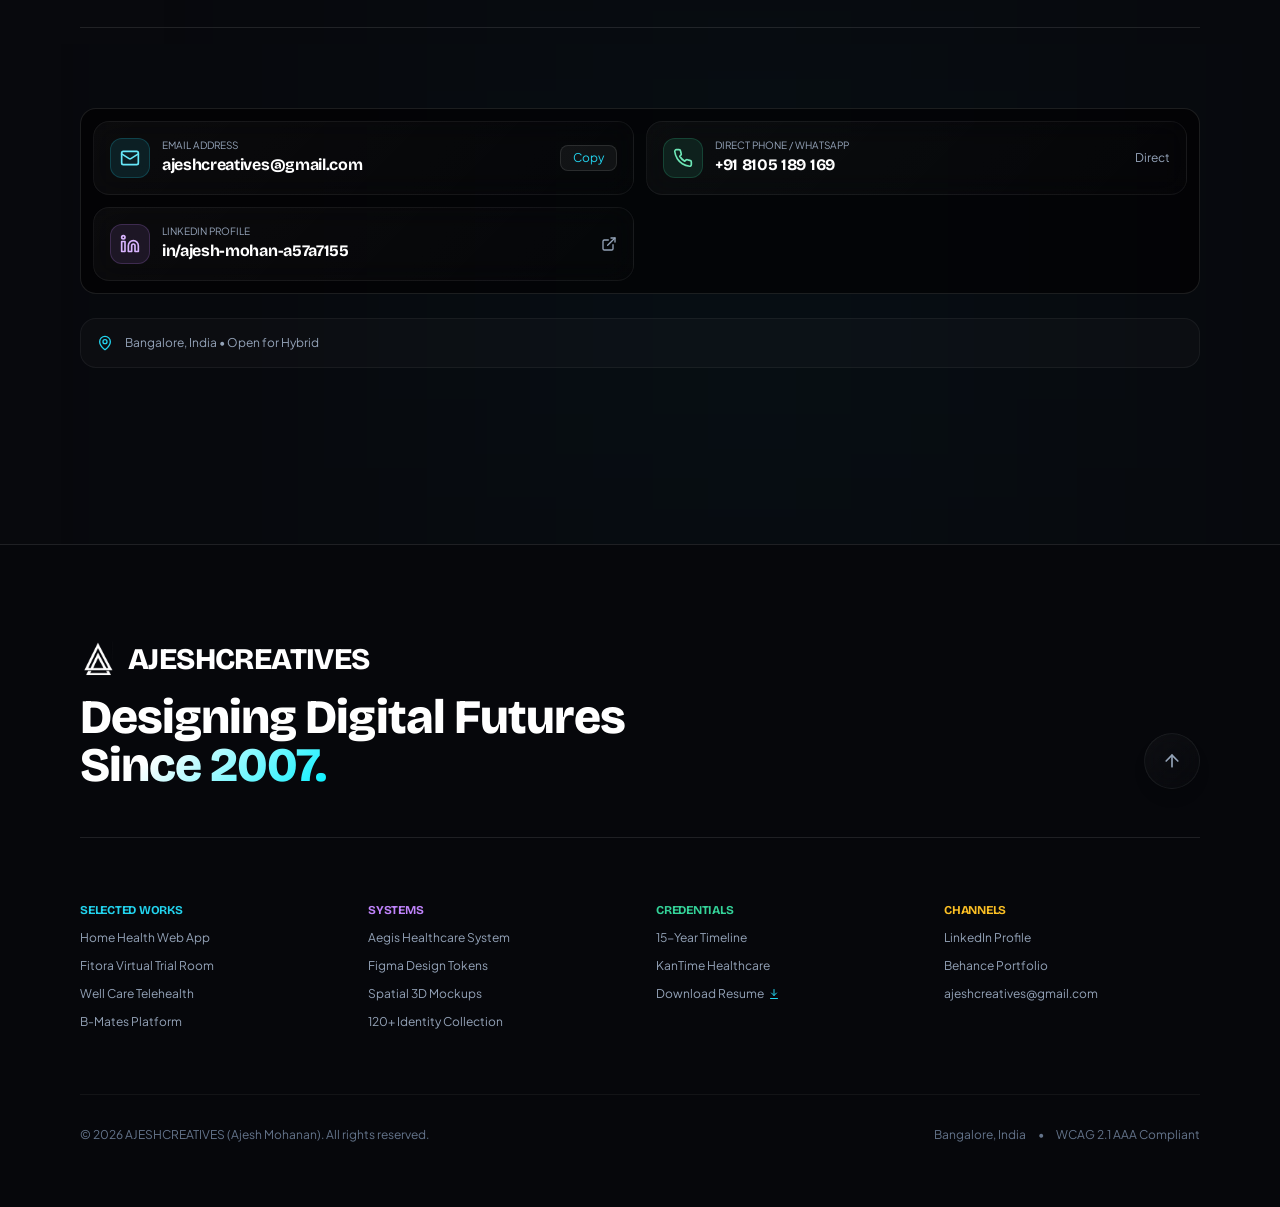
==== commit 7519f7d8: "Update index.html Index page updated" ====
--- a/index.html
+++ b/index.html
@@ -270,7 +270,7 @@
 </div>
 </div>
 </article>
-<article class="flex flex-col gap-8 group">
+<!--<article class="flex flex-col gap-8 group">
 <div class="flex flex-col sm:flex-row sm:items-center justify-between gap-4 pb-4 border-b border-white/5">
 <div class="flex items-center gap-4 flex-wrap"><span class="text-xs font-sans uppercase tracking-wider text-cyan-400 font-bold">06 • FoodTech &amp; Packaging</span><span class="text-xs text-slate-500 font-sans">2024 • Desi Dabba Cloud Kitchens</span>
 </div>
@@ -307,36 +307,35 @@
 <div><h3 class="font-heading text-2xl sm:text-4xl font-extrabold text-white group-hover:text-cyan-300 transition-colors">Desi Dabba — Artisan Tiffin Ecosystem</h3><p class="text-sm sm:text-base text-slate-300 font-sans mt-2 max-w-2xl leading-relaxed">Homestyle culinary heritage meets next-generation micro-subscription and eco-packaging.</p>
 </div>
 </div>
-</article>
+</article>-->
 <article class="flex flex-col gap-8 group">
 <div class="flex flex-col sm:flex-row sm:items-center justify-between gap-4 pb-4 border-b border-white/5">
-<div class="flex items-center gap-4 flex-wrap"><span class="text-xs font-sans uppercase tracking-wider text-cyan-400 font-bold">07 • Brand &amp; Spatial</span><span class="text-xs text-slate-500 font-sans">2007 — 2026 • Global Enterprises, Startups &amp; Cultural Brands</span>
+<div class="flex items-center gap-4 flex-wrap"><span class="text-xs font-sans uppercase tracking-wider text-cyan-400 font-bold">06 • Brand &amp; Spatial</span><span class="text-xs text-slate-500 font-sans">2007 — 2026 • Global Enterprises, Startups &amp; Cultural Brands</span>
 </div>
 <div class="flex items-center gap-6">
 <div class="flex items-baseline gap-2"><span class="font-heading text-lg font-bold text-white">120+</span><span class="text-xs text-slate-400 font-sans">Logos &amp; Identities Crafted</span>
 </div>
-<div class="flex items-baseline gap-2"><span class="font-heading text-lg font-bold text-white">100%</span><span class="text-xs text-slate-400 font-sans">Registered Trademarks</span>
+<div class="flex items-baseline gap-2"><span class="font-heading text-lg font-bold text-white">100%</span><span class="text-xs text-slate-400 font-sans">Custom Brand Identities</span>
 </div>
 </div>
 </div>
 <div class="relative rounded-3xl bg-[#0c0f1a] border border-white/10 overflow-hidden shadow-[0_25px_70px_rgba(0,0,0,0.8)] group-hover:border-cyan-400/40 transition-all duration-500">
 <div class="px-6 py-3.5 bg-black/50 border-b border-white/10 flex items-center justify-between backdrop-blur-md">
-<div class="flex items-center gap-2"><span class="w-2.5 h-2.5 rounded-full bg-rose-500/80"></span><span class="w-2.5 h-2.5 rounded-full bg-amber-500/80"></span><span class="w-2.5 h-2.5 rounded-full bg-emerald-500/80"></span><span class="text-xs font-sans text-slate-400 ml-3 truncate max-w-xs sm:max-w-md">Master Identity Systems &amp; Logo Retrospective</span>
-</div>
-<div class="flex items-center gap-2"><span class="text-[10px] font-sans tracking-wide uppercase px-2.5 py-0.5 rounded-full bg-white/5 border border-white/10 text-cyan-300">Mockup View</span>
-</div>
+<div class="flex items-center gap-2"><span class="w-2.5 h-2.5 rounded-full bg-rose-500/80"></span><span class="w-2.5 h-2.5 rounded-full bg-amber-500/80"></span><span class="w-2.5 h-2.5 rounded-full bg-emerald-500/80"></span><span class="text-xs font-sans text-slate-400 ml-3 truncate max-w-xs sm:max-w-md">Stories Told Through Logos &amp; Brands</span>
+</div>
+
 </div>
 <div class="relative w-full h-[360px] sm:h-[500px] lg:h-[620px] bg-[#090b14] overflow-hidden">
-<div class="relative w-full h-full"><img alt="3D Backlit Storefront Signage Mockup" loading="lazy" decoding="async" data-nimg="fill" class="object-cover object-top transition-transform duration-700 group-hover:scale-[1.02]" style="position:absolute;height:100%;width:100%;left:0;top:0;right:0;bottom:0;color:transparent" src="https://images.unsplash.com/photo-1517245386807-bb43f82c33c4?auto=format&amp;fit=crop&amp;w=1200&amp;q=80"/>
+<div class="relative w-full h-full"><img alt="Stories Told Through Logos &amp; Brands" loading="lazy" decoding="async" data-nimg="fill" class="object-cover object-top transition-transform duration-700 group-hover:scale-[1.02]" style="position:absolute;height:100%;width:100%;left:0;top:0;right:0;bottom:0;color:transparent" src="images/Brand-Cover-Pic.png"/>
 <div class="absolute inset-0 bg-gradient-to-t from-black/80 via-transparent to-transparent pointer-events-none">
 </div>
-<div class="absolute bottom-6 left-6 right-6 p-4 rounded-2xl glass-panel bg-black/70 border border-white/10 backdrop-blur-md flex flex-col sm:flex-row sm:items-center justify-between gap-2"><p class="text-xs sm:text-sm text-slate-200 font-sans">Architectural 3D channel letters with warm 3000K LED halo illumination on dark stone facade.</p><a class="text-xs font-sans font-bold text-cyan-400 hover:text-white flex items-center gap-1 shrink-0 self-start sm:self-auto" href="case-study/logo-collection-identity.html"><span>Inspect Case Study</span><svg xmlns="http://www.w3.org/2000/svg" width="24" height="24" viewBox="0 0 24 24" fill="none" stroke="currentColor" stroke-width="2" stroke-linecap="round" stroke-linejoin="round" class="lucide lucide-arrow-right w-3.5 h-3.5"><path d="M5 12h14"></path><path d="m12 5 7 7-7 7"></path></svg></a>
-</div>
+<!--<div class="absolute bottom-6 left-6 right-6 p-4 rounded-2xl glass-panel bg-black/70 border border-white/10 backdrop-blur-md flex flex-col sm:flex-row sm:items-center justify-between gap-2"><p class="text-xs sm:text-sm text-slate-200 font-sans">Architectural 3D channel letters with warm 3000K LED halo illumination on dark stone facade.</p><a class="text-xs font-sans font-bold text-cyan-400 hover:text-white flex items-center gap-1 shrink-0 self-start sm:self-auto" href="case-study/logo-collection-identity.html"><span>Inspect Case Study</span><svg xmlns="http://www.w3.org/2000/svg" width="24" height="24" viewBox="0 0 24 24" fill="none" stroke="currentColor" stroke-width="2" stroke-linecap="round" stroke-linejoin="round" class="lucide lucide-arrow-right w-3.5 h-3.5"><path d="M5 12h14"></path><path d="m12 5 7 7-7 7"></path></svg></a>
+</div>-->
 </div>
 </div>
 <div class="p-4 sm:p-6 bg-black/60 border-t border-white/10 flex flex-wrap items-center justify-between gap-4">
-<div class="flex items-center gap-2 flex-wrap"><span class="text-xs font-sans uppercase tracking-wider text-slate-400 mr-2 hidden sm:inline">Screens:</span><button class="px-3.5 py-1.5 rounded-xl text-xs font-sans transition-all border flex items-center gap-1.5 bg-cyan-500/20 text-cyan-300 border-cyan-400/50 shadow-md font-bold"><svg xmlns="http://www.w3.org/2000/svg" width="24" height="24" viewBox="0 0 24 24" fill="none" stroke="currentColor" stroke-width="2" stroke-linecap="round" stroke-linejoin="round" class="lucide lucide-box w-3 h-3"><path d="M21 8a2 2 0 0 0-1-1.73l-7-4a2 2 0 0 0-2 0l-7 4A2 2 0 0 0 3 8v8a2 2 0 0 0 1 1.73l7 4a2 2 0 0 0 2 0l7-4A2 2 0 0 0 21 16Z"></path><path d="m3.3 7 8.7 5 8.7-5"></path><path d="M12 22V12"></path></svg><span>3D</span></button><button class="px-3.5 py-1.5 rounded-xl text-xs font-sans transition-all border flex items-center gap-1.5 glass-card text-slate-400 hover:text-white border-white/5"><svg xmlns="http://www.w3.org/2000/svg" width="24" height="24" viewBox="0 0 24 24" fill="none" stroke="currentColor" stroke-width="2" stroke-linecap="round" stroke-linejoin="round" class="lucide lucide-box w-3 h-3"><path d="M21 8a2 2 0 0 0-1-1.73l-7-4a2 2 0 0 0-2 0l-7 4A2 2 0 0 0 3 8v8a2 2 0 0 0 1 1.73l7 4a2 2 0 0 0 2 0l7-4A2 2 0 0 0 21 16Z"></path><path d="m3.3 7 8.7 5 8.7-5"></path><path d="M12 22V12"></path></svg><span>Copper</span></button><button class="px-3.5 py-1.5 rounded-xl text-xs font-sans transition-all border flex items-center gap-1.5 glass-card text-slate-400 hover:text-white border-white/5"><svg xmlns="http://www.w3.org/2000/svg" width="24" height="24" viewBox="0 0 24 24" fill="none" stroke="currentColor" stroke-width="2" stroke-linecap="round" stroke-linejoin="round" class="lucide lucide-box w-3 h-3"><path d="M21 8a2 2 0 0 0-1-1.73l-7-4a2 2 0 0 0-2 0l-7 4A2 2 0 0 0 3 8v8a2 2 0 0 0 1 1.73l7 4a2 2 0 0 0 2 0l7-4A2 2 0 0 0 21 16Z"></path><path d="m3.3 7 8.7 5 8.7-5"></path><path d="M12 22V12"></path></svg><span>Metropolitan</span></button>
-</div>
+<!--<div class="flex items-center gap-2 flex-wrap"><span class="text-xs font-sans uppercase tracking-wider text-slate-400 mr-2 hidden sm:inline">Screens:</span><button class="px-3.5 py-1.5 rounded-xl text-xs font-sans transition-all border flex items-center gap-1.5 bg-cyan-500/20 text-cyan-300 border-cyan-400/50 shadow-md font-bold"><svg xmlns="http://www.w3.org/2000/svg" width="24" height="24" viewBox="0 0 24 24" fill="none" stroke="currentColor" stroke-width="2" stroke-linecap="round" stroke-linejoin="round" class="lucide lucide-box w-3 h-3"><path d="M21 8a2 2 0 0 0-1-1.73l-7-4a2 2 0 0 0-2 0l-7 4A2 2 0 0 0 3 8v8a2 2 0 0 0 1 1.73l7 4a2 2 0 0 0 2 0l7-4A2 2 0 0 0 21 16Z"></path><path d="m3.3 7 8.7 5 8.7-5"></path><path d="M12 22V12"></path></svg><span>3D</span></button><button class="px-3.5 py-1.5 rounded-xl text-xs font-sans transition-all border flex items-center gap-1.5 glass-card text-slate-400 hover:text-white border-white/5"><svg xmlns="http://www.w3.org/2000/svg" width="24" height="24" viewBox="0 0 24 24" fill="none" stroke="currentColor" stroke-width="2" stroke-linecap="round" stroke-linejoin="round" class="lucide lucide-box w-3 h-3"><path d="M21 8a2 2 0 0 0-1-1.73l-7-4a2 2 0 0 0-2 0l-7 4A2 2 0 0 0 3 8v8a2 2 0 0 0 1 1.73l7 4a2 2 0 0 0 2 0l7-4A2 2 0 0 0 21 16Z"></path><path d="m3.3 7 8.7 5 8.7-5"></path><path d="M12 22V12"></path></svg><span>Copper</span></button><button class="px-3.5 py-1.5 rounded-xl text-xs font-sans transition-all border flex items-center gap-1.5 glass-card text-slate-400 hover:text-white border-white/5"><svg xmlns="http://www.w3.org/2000/svg" width="24" height="24" viewBox="0 0 24 24" fill="none" stroke="currentColor" stroke-width="2" stroke-linecap="round" stroke-linejoin="round" class="lucide lucide-box w-3 h-3"><path d="M21 8a2 2 0 0 0-1-1.73l-7-4a2 2 0 0 0-2 0l-7 4A2 2 0 0 0 3 8v8a2 2 0 0 0 1 1.73l7 4a2 2 0 0 0 2 0l7-4A2 2 0 0 0 21 16Z"></path><path d="m3.3 7 8.7 5 8.7-5"></path><path d="M12 22V12"></path></svg><span>Metropolitan</span></button>
+</div>-->
 <div class="flex items-center gap-3"><a class="px-5 py-2.5 rounded-xl font-sans font-bold text-xs uppercase tracking-wider text-black bg-cyan-400 hover:bg-cyan-300 transition-all flex items-center gap-2 shadow-[0_0_20px_rgba(0,240,255,0.25)]" data-cursor="INSPECT" href="case-study/logo-collection-identity.html"><span>Case Study Overview</span><svg xmlns="http://www.w3.org/2000/svg" width="24" height="24" viewBox="0 0 24 24" fill="none" stroke="currentColor" stroke-width="2" stroke-linecap="round" stroke-linejoin="round" class="lucide lucide-arrow-right w-3.5 h-3.5"><path d="M5 12h14"></path><path d="m12 5 7 7-7 7"></path></svg></a><a href="https://www.behance.net/gallery/256728157/LOGOS" target="_blank" rel="noopener noreferrer" class="p-2.5 rounded-xl glass-card text-slate-400 hover:text-white border border-white/10 hover:border-cyan-400/40 transition-all" title="Open Original Behance Gallery"><svg xmlns="http://www.w3.org/2000/svg" width="24" height="24" viewBox="0 0 24 24" fill="none" stroke="currentColor" stroke-width="2" stroke-linecap="round" stroke-linejoin="round" class="lucide lucide-external-link w-4 h-4"><path d="M15 3h6v6"></path><path d="M10 14 21 3"></path><path d="M18 13v6a2 2 0 0 1-2 2H5a2 2 0 0 1-2-2V8a2 2 0 0 1 2-2h6"></path></svg></a>
 </div>
 </div>
@@ -1236,7 +1235,6 @@
   class="text-slate-400 hover:text-white transition-colors flex items-center gap-1"
 >
   <span>Download Resume</span>
-
   <svg
     xmlns="http://www.w3.org/2000/svg"
     width="24"
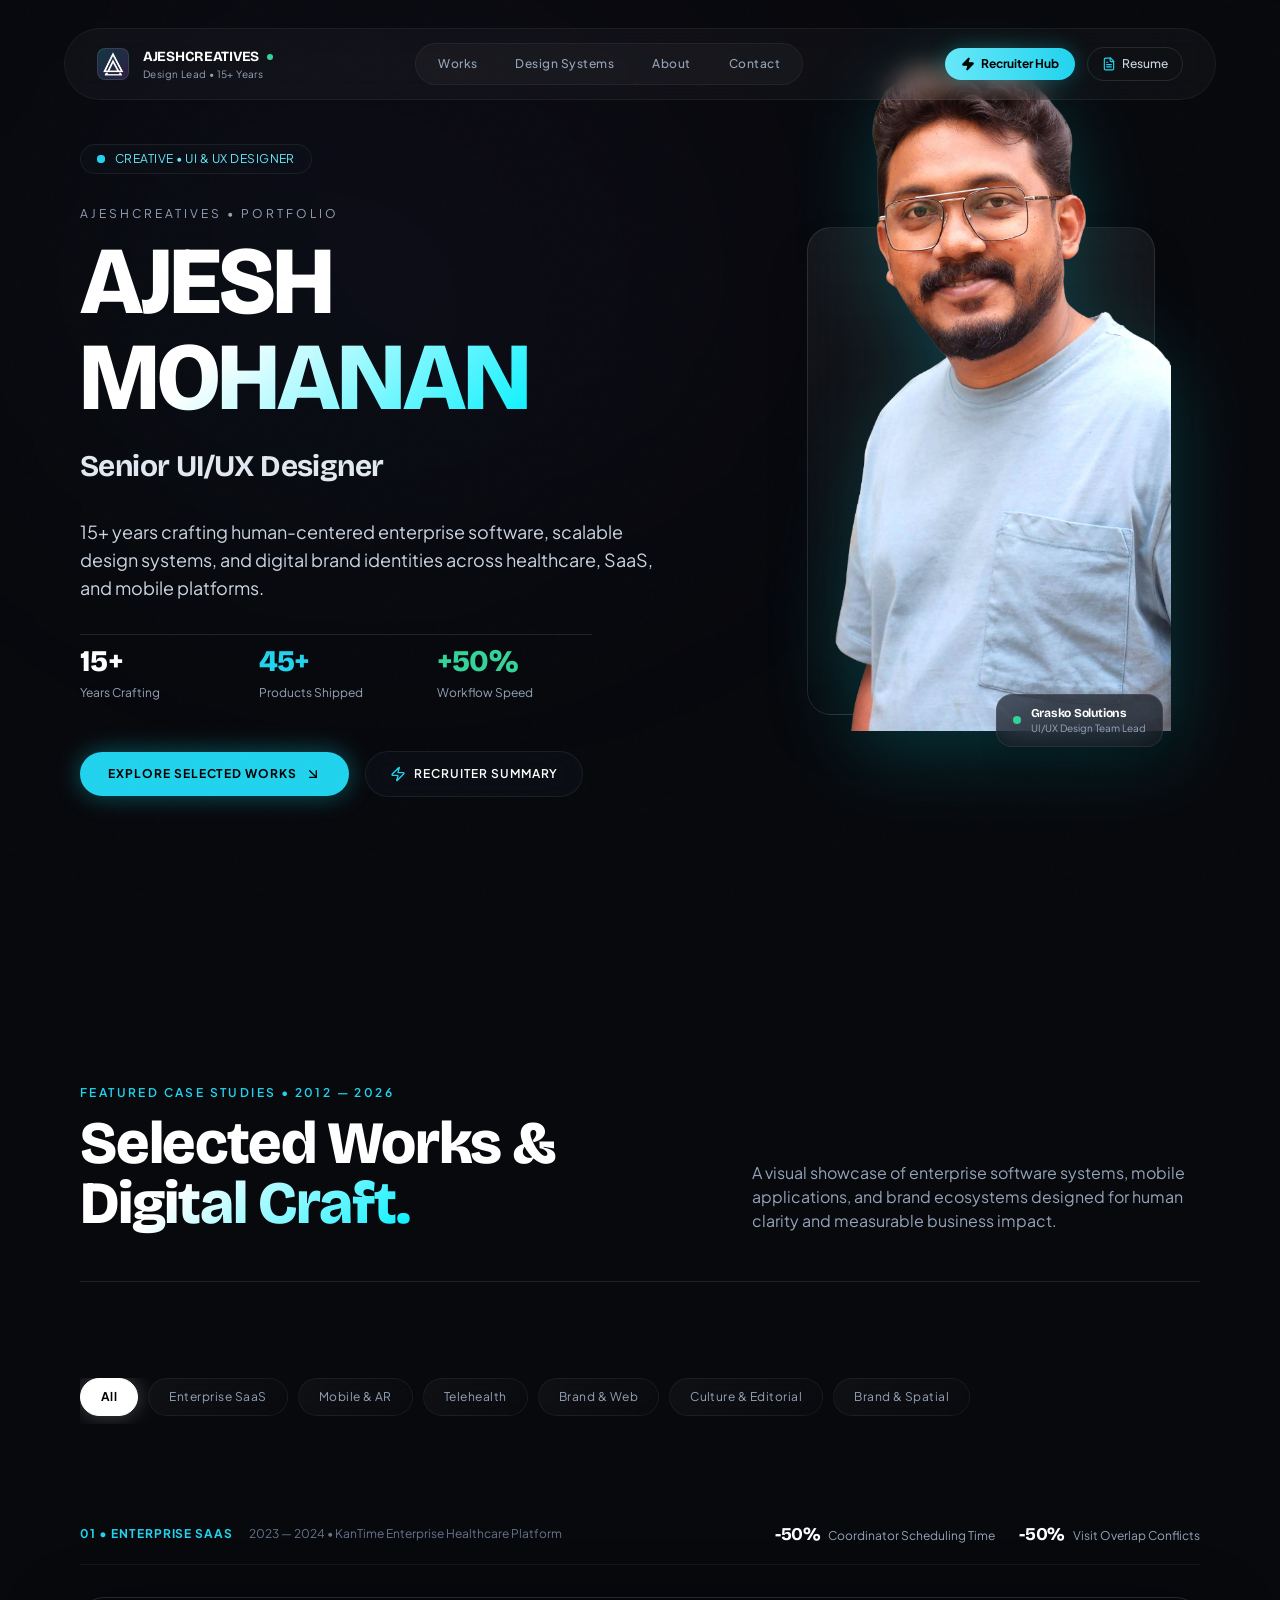
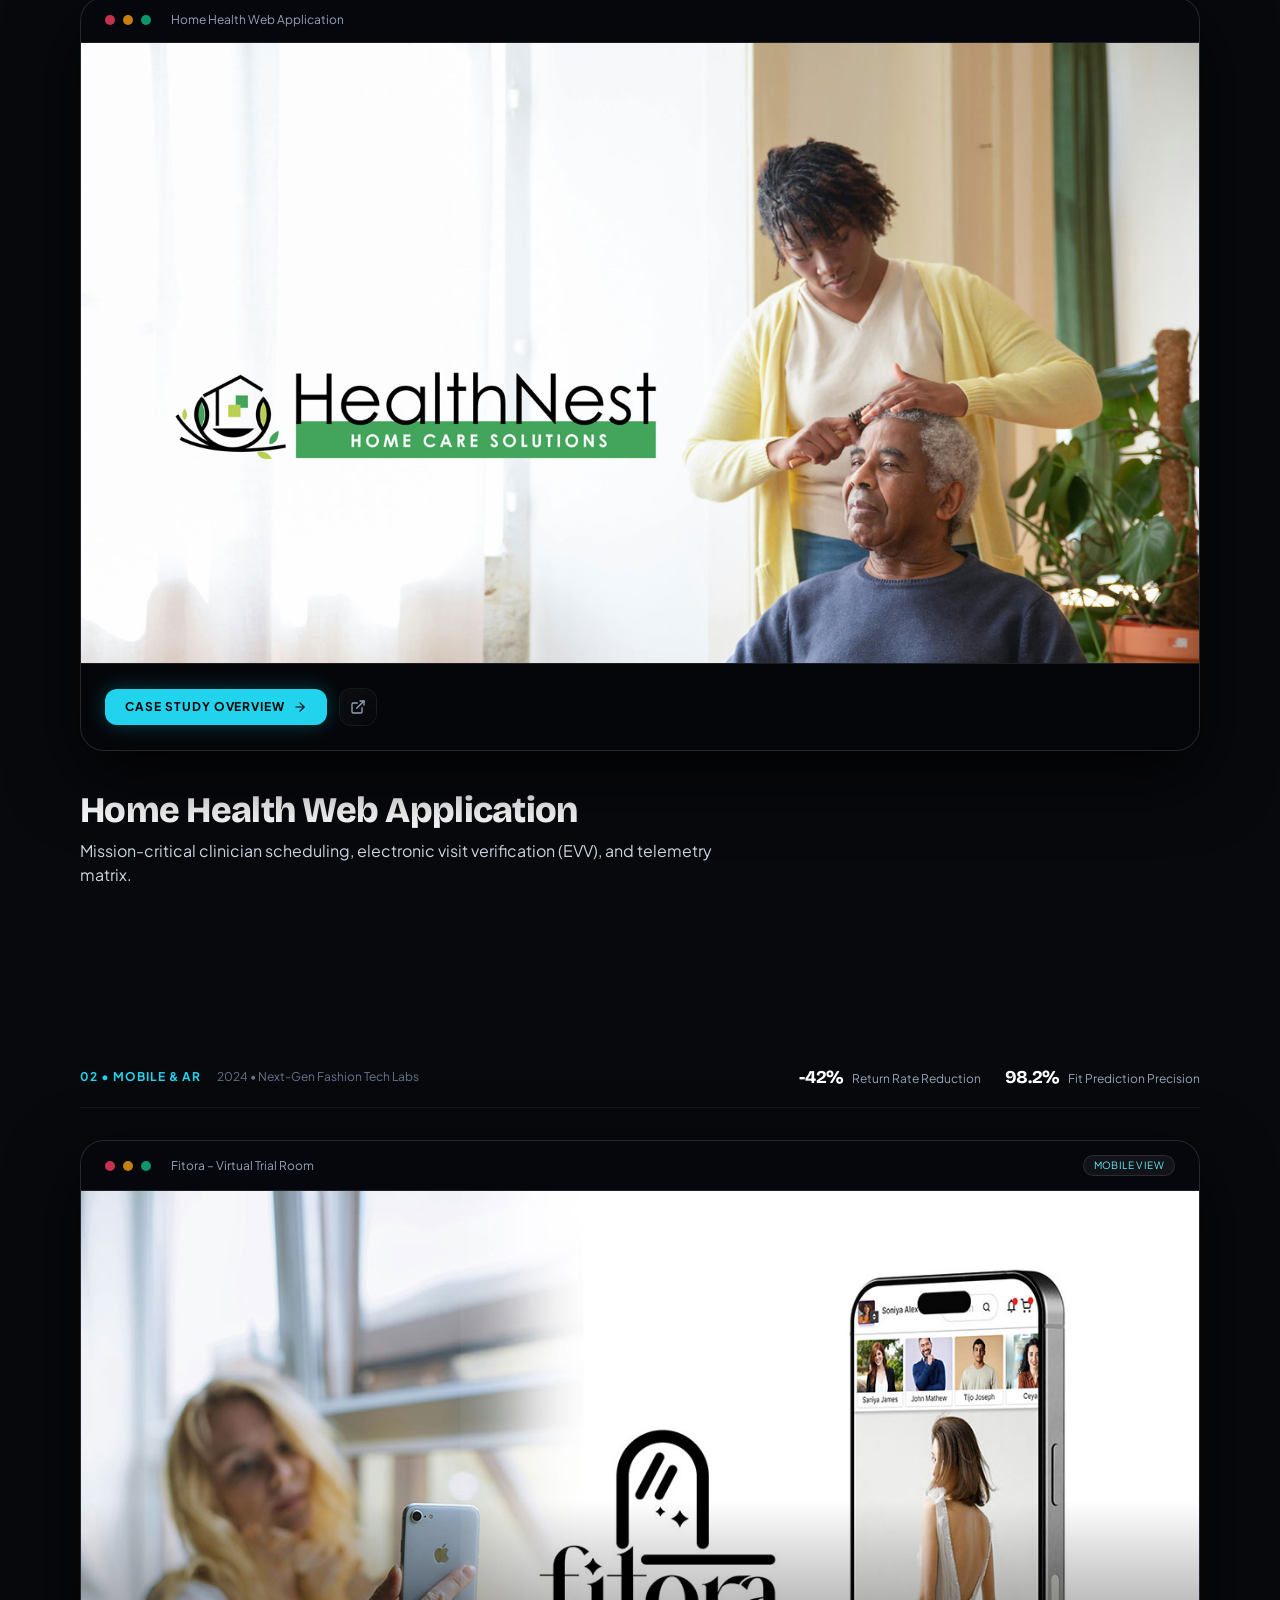
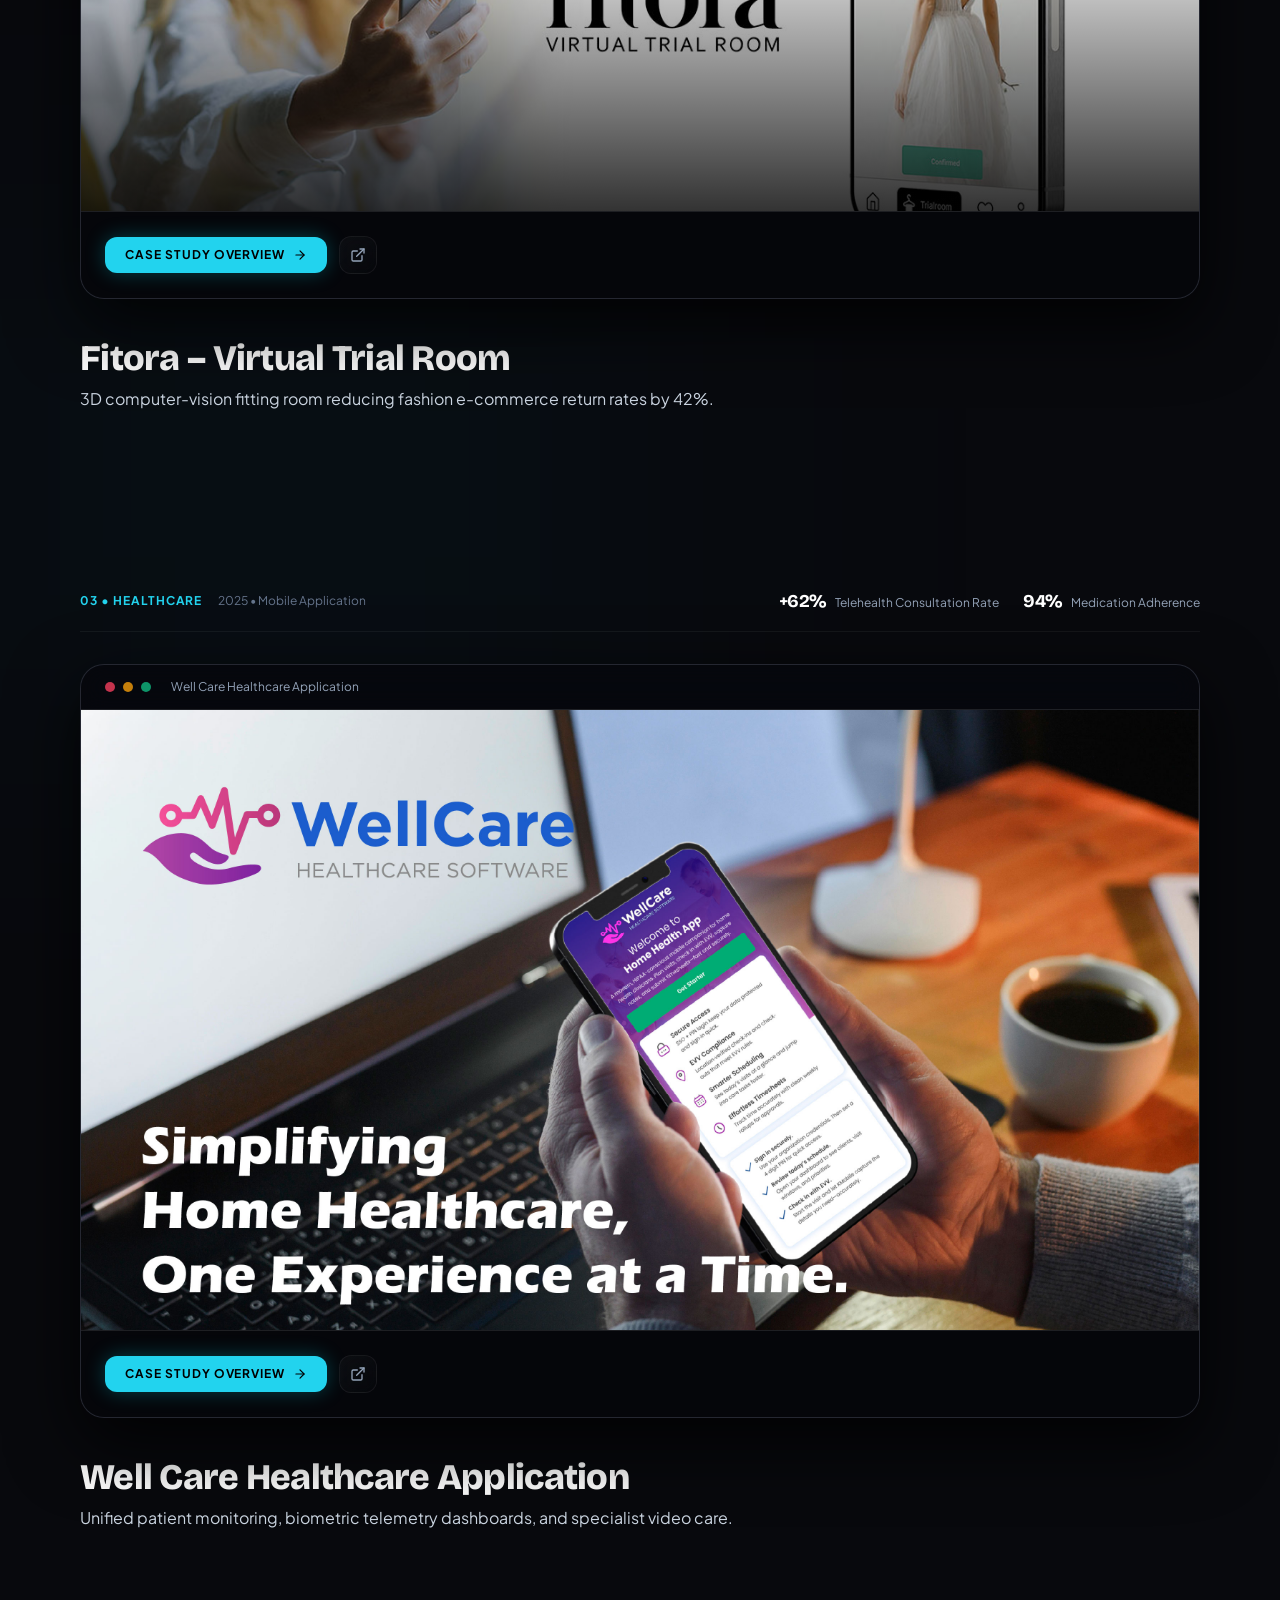
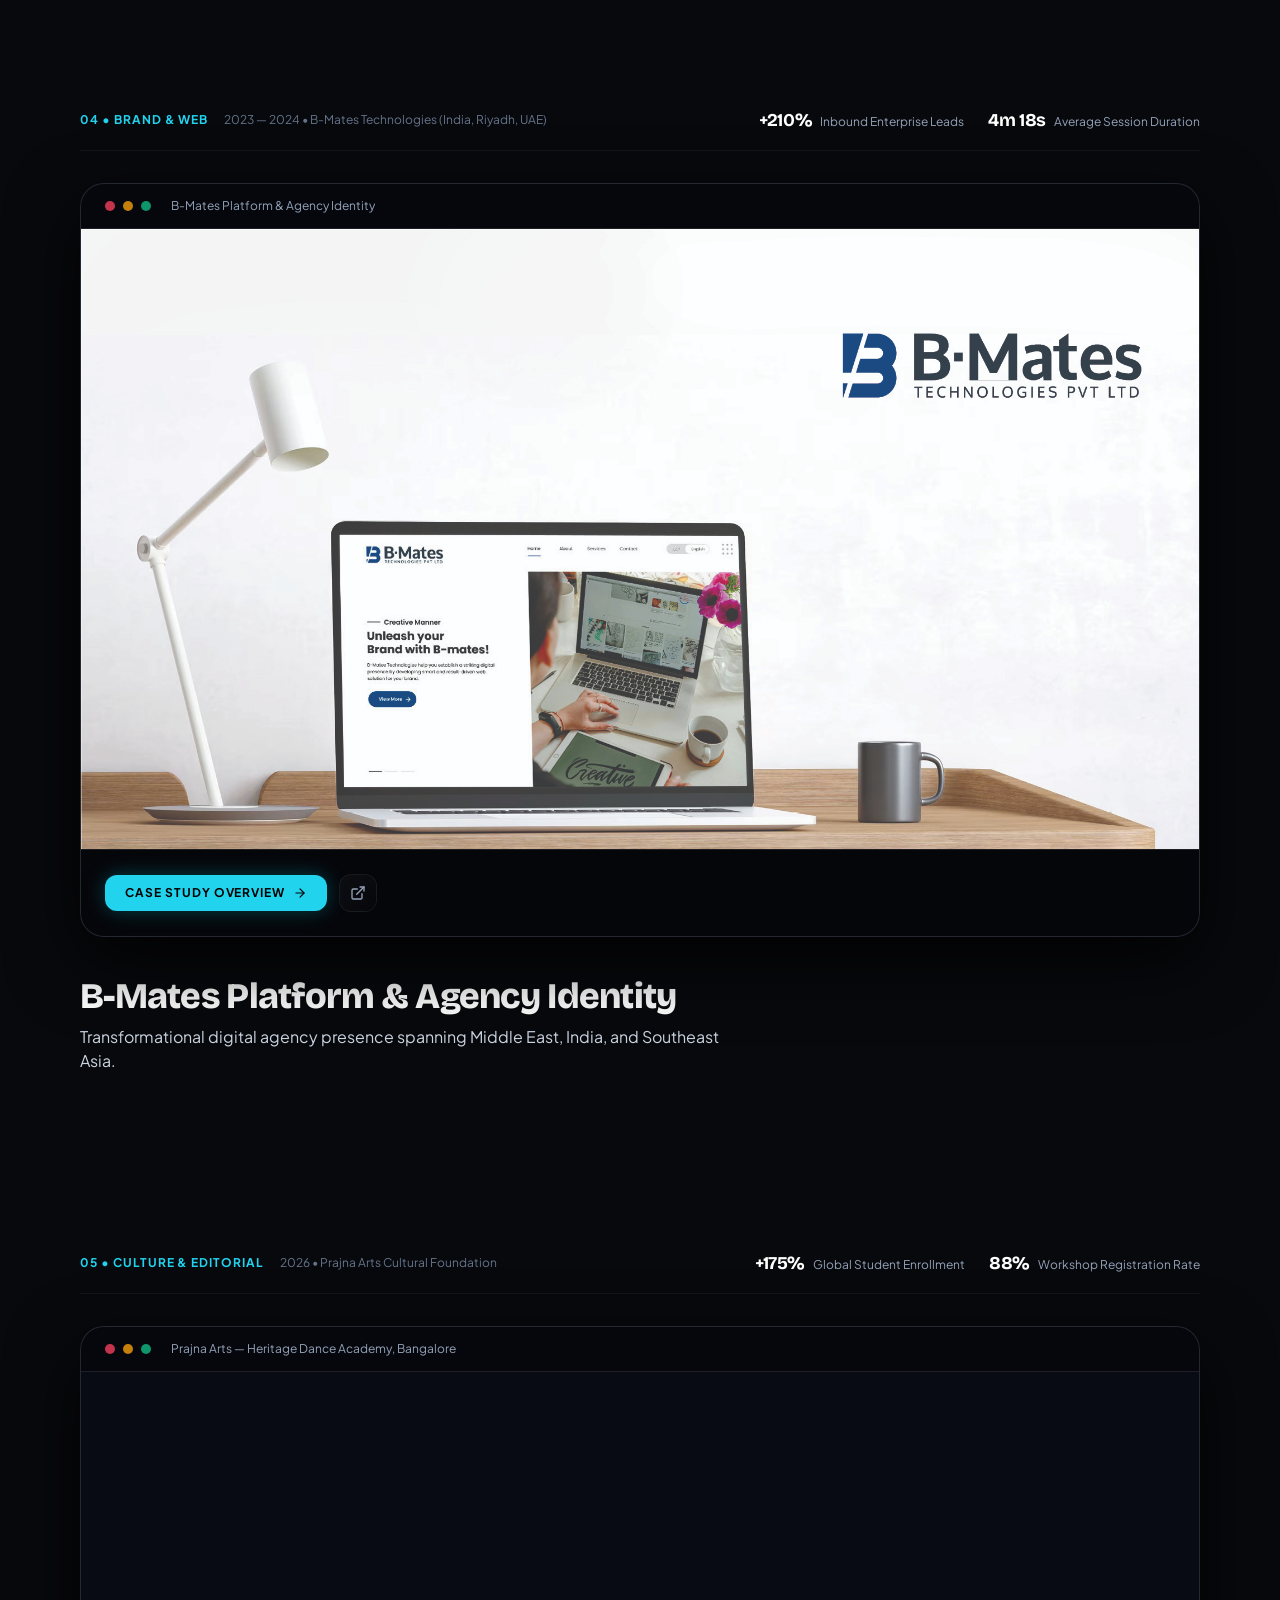
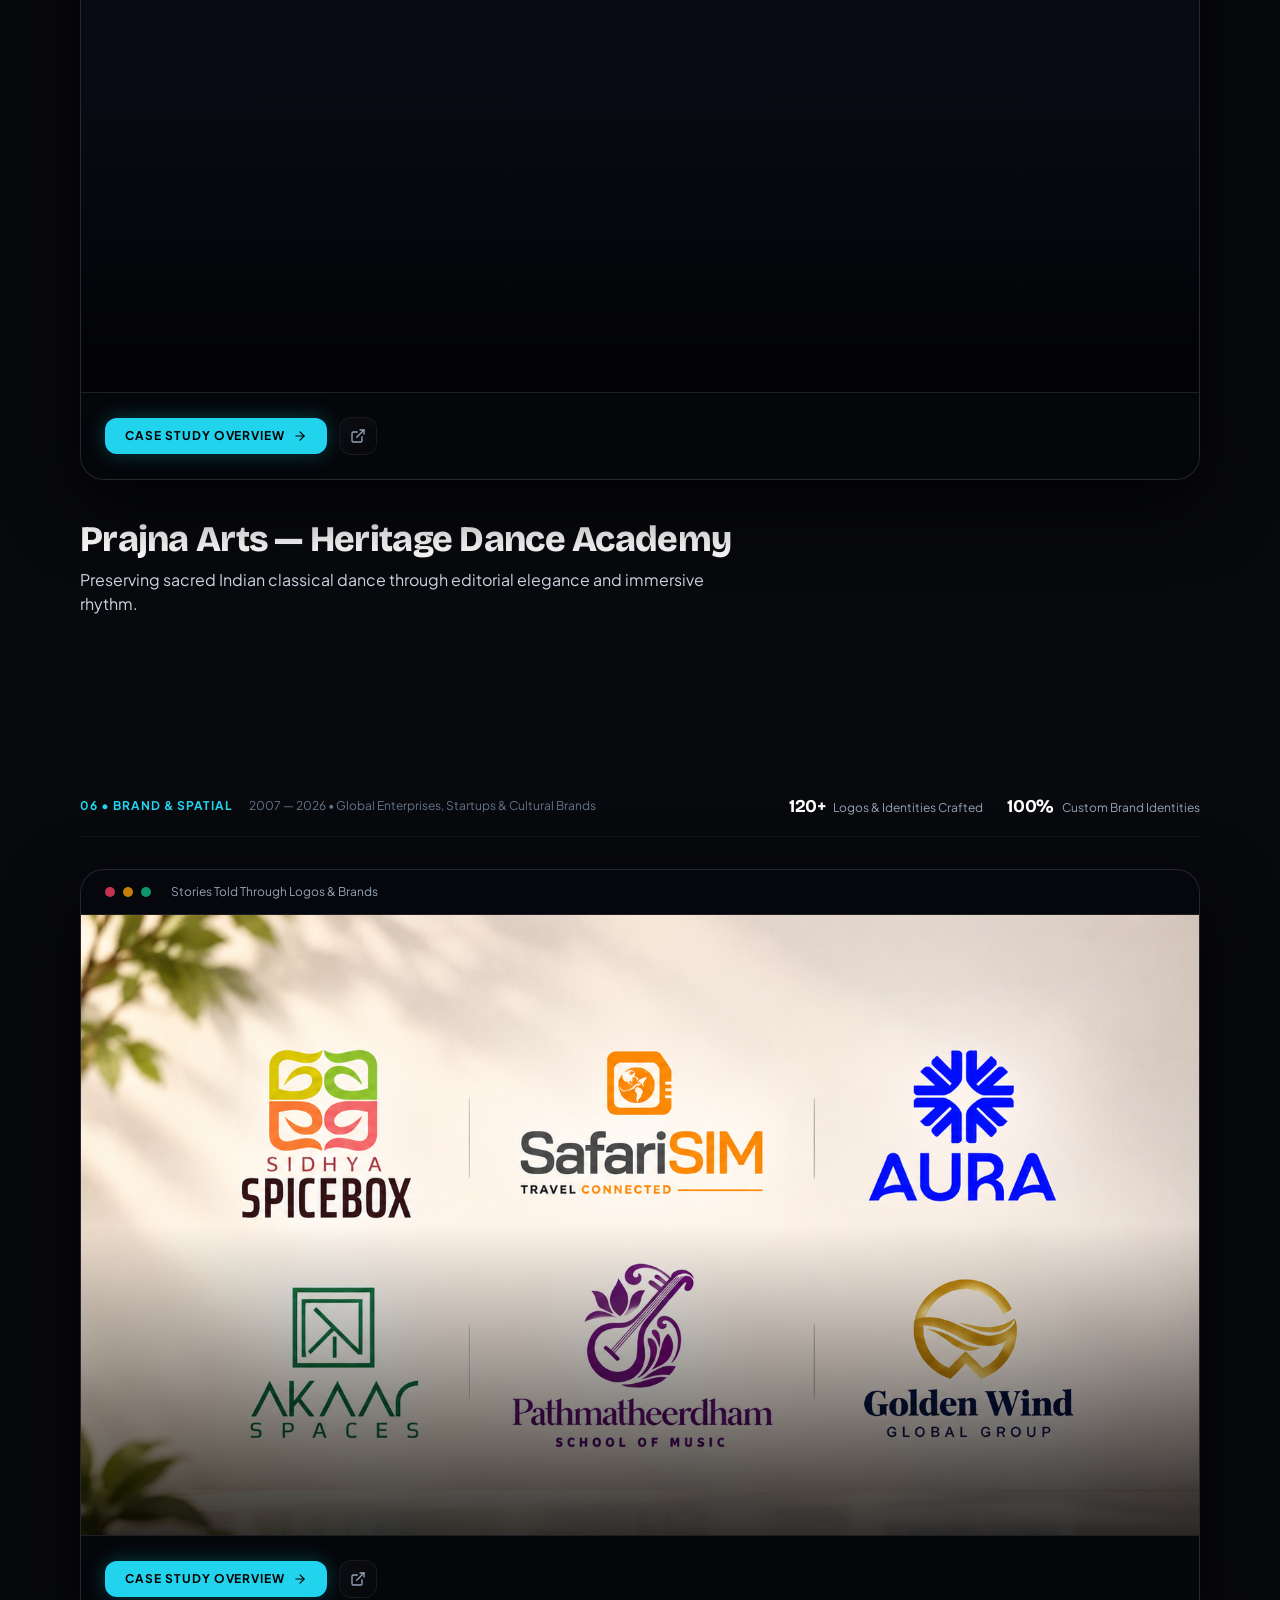
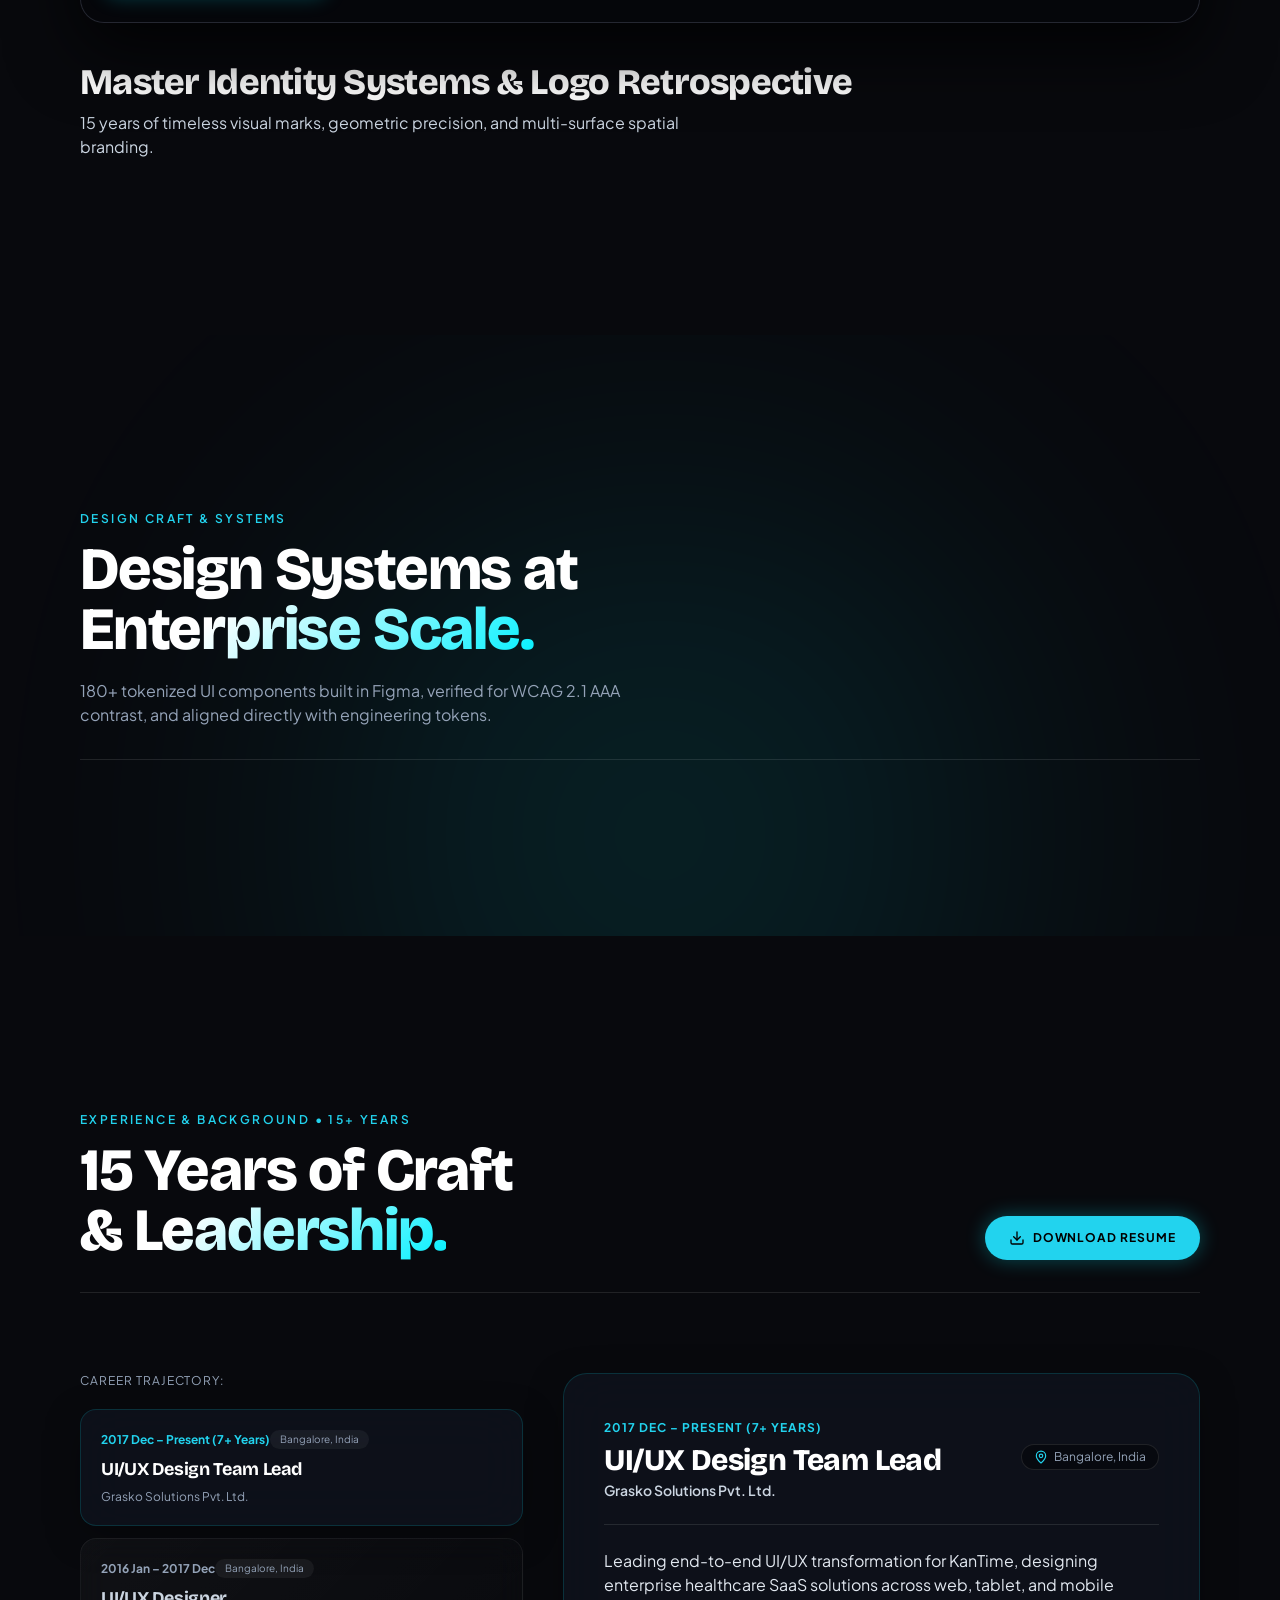
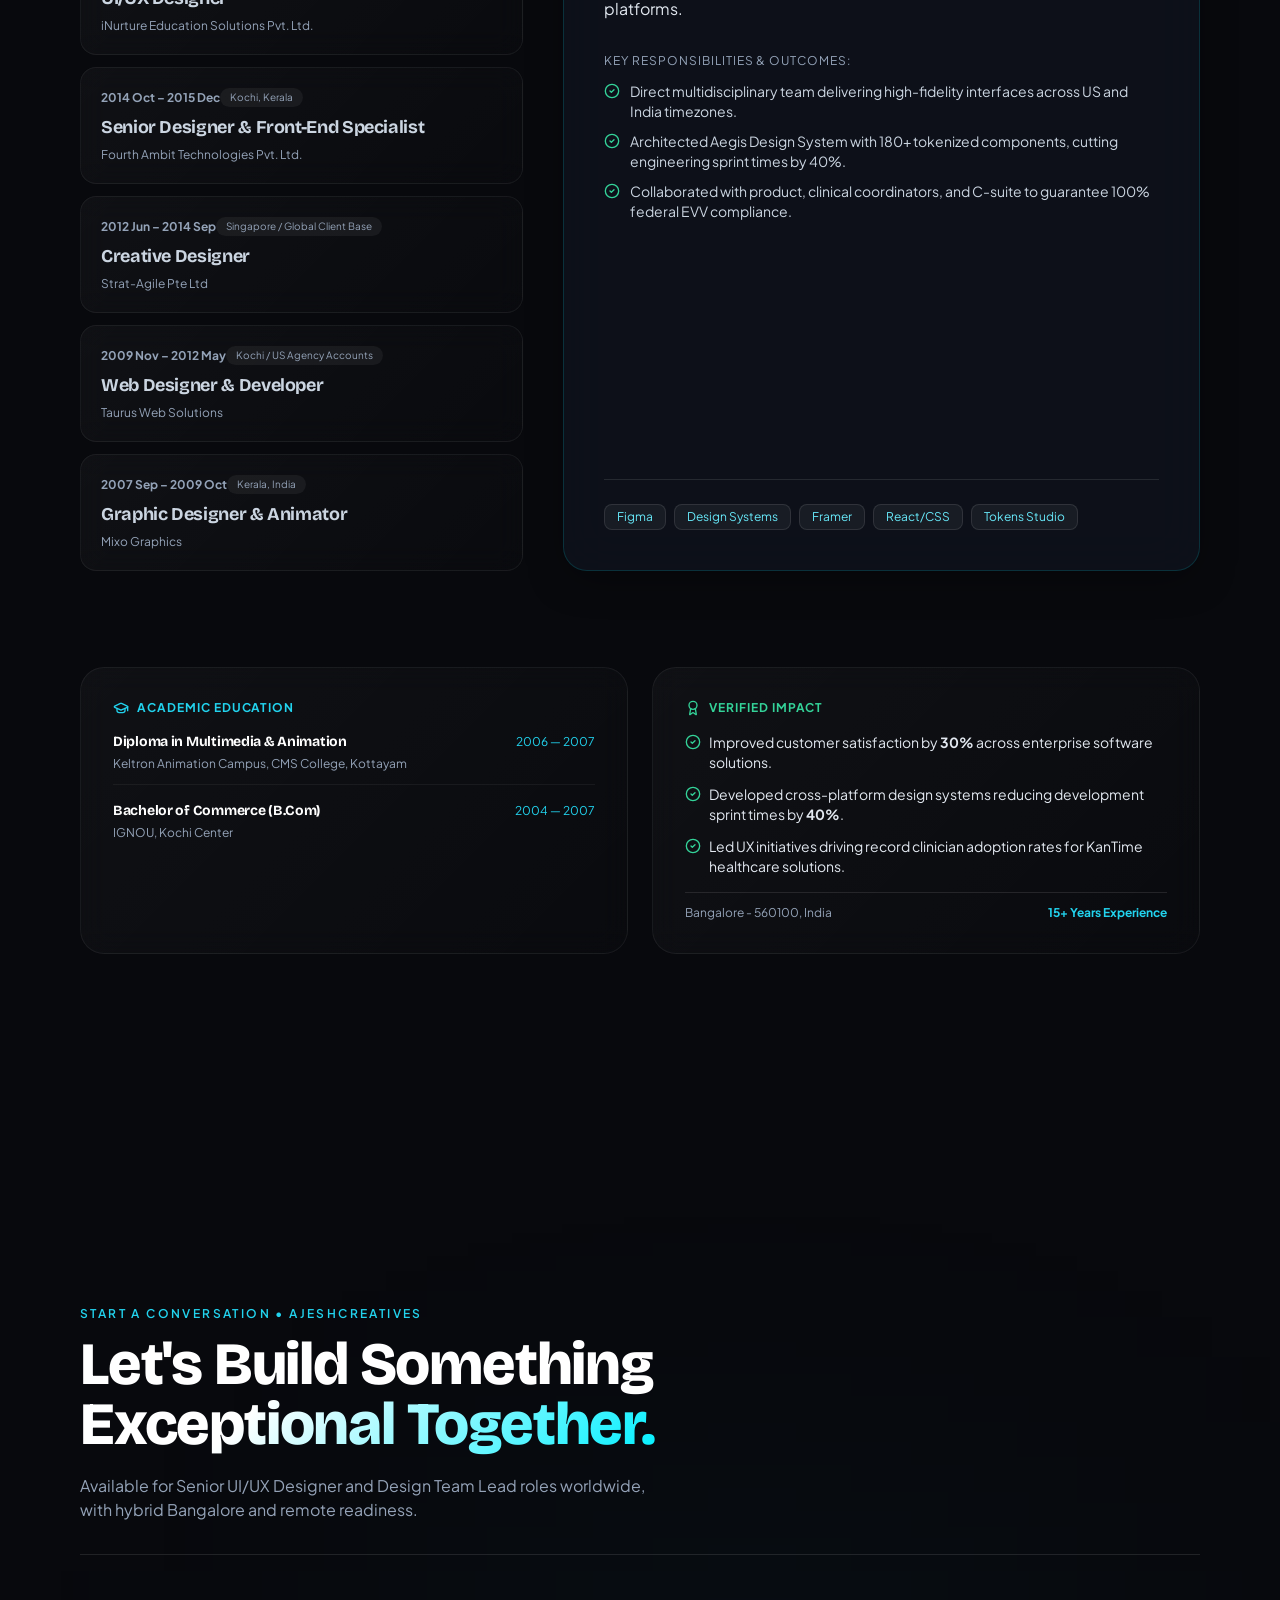
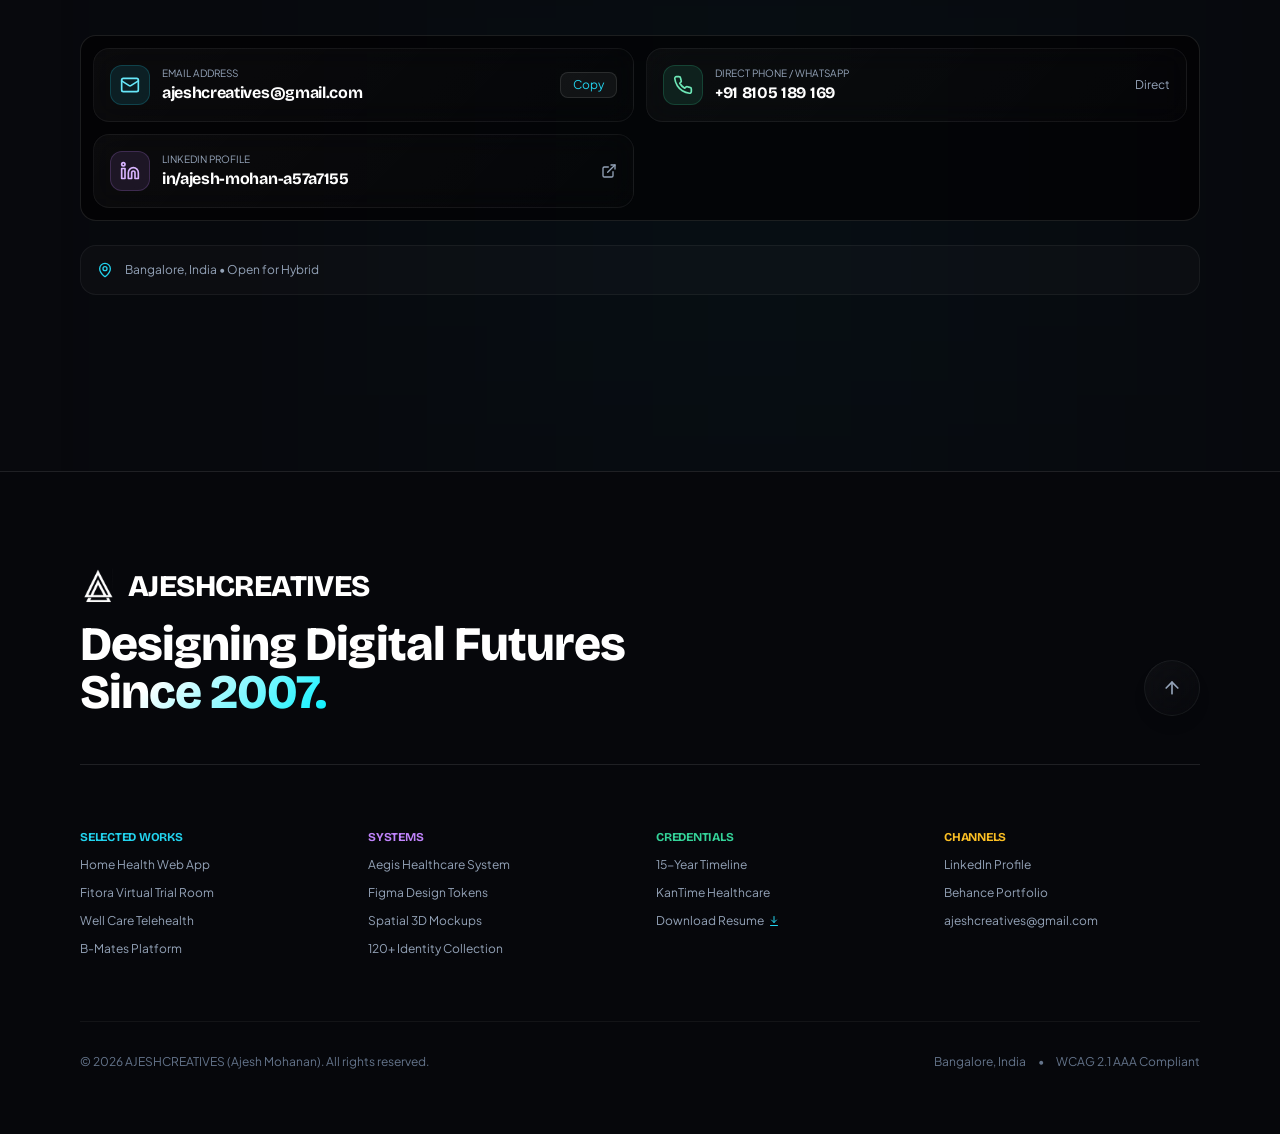
==== commit 39f5b5d8: "Update index.html" ====
--- a/index.html
+++ b/index.html
@@ -33,7 +33,9 @@
 </div>
 <div class="flex flex-col"><span class="font-heading text-sm font-bold tracking-wider text-white group-hover:text-cyan-400 transition-colors flex items-center gap-2">AJESHCREATIVES<span class="inline-block w-1.5 h-1.5 rounded-full bg-emerald-400 animate-pulse"></span></span><span class="text-[10px] text-slate-400 font-sans tracking-wide">Design Lead • 15+ Years</span>
 </div></a>
-<nav class="hidden md:flex items-center gap-1.5 bg-white/[0.03] p-1.5 rounded-full border border-white/5"><a class="relative px-4 py-1.5 rounded-full text-xs font-medium tracking-wide transition-all duration-300 font-sans text-slate-400 hover:text-white" data-cursor="GOTO" href="#works"><span class="relative z-10">Works</span></a><a class="relative px-4 py-1.5 rounded-full text-xs font-medium tracking-wide transition-all duration-300 font-sans text-slate-400 hover:text-white" data-cursor="GOTO" href="#design-system"><span class="relative z-10">Design Systems</span></a><a class="relative px-4 py-1.5 rounded-full text-xs font-medium tracking-wide transition-all duration-300 font-sans text-slate-400 hover:text-white" data-cursor="GOTO" href="#about"><span class="relative z-10">About</span></a><a class="relative px-4 py-1.5 rounded-full text-xs font-medium tracking-wide transition-all duration-300 font-sans text-slate-400 hover:text-white" data-cursor="GOTO" href="#branding"><span class="relative z-10">Branding &amp; Spatial</span></a><a class="relative px-4 py-1.5 rounded-full text-xs font-medium tracking-wide transition-all duration-300 font-sans text-slate-400 hover:text-white" data-cursor="GOTO" href="#contact"><span class="relative z-10">Contact</span></a>
+<nav class="hidden md:flex items-center gap-1.5 bg-white/[0.03] p-1.5 rounded-full border border-white/5"><a class="relative px-4 py-1.5 rounded-full text-xs font-medium tracking-wide transition-all duration-300 font-sans text-slate-400 hover:text-white" data-cursor="GOTO" href="#works"><span class="relative z-10">Works</span></a><a class="relative px-4 py-1.5 rounded-full text-xs font-medium tracking-wide transition-all duration-300 font-sans text-slate-400 hover:text-white" data-cursor="GOTO" href="#design-system"><span class="relative z-10">Design Systems</span></a><a class="relative px-4 py-1.5 rounded-full text-xs font-medium tracking-wide transition-all duration-300 font-sans text-slate-400 hover:text-white" data-cursor="GOTO" href="#about"><span class="relative z-10">About</span></a>
+    <!--<a class="relative px-4 py-1.5 rounded-full text-xs font-medium tracking-wide transition-all duration-300 font-sans text-slate-400 hover:text-white" data-cursor="GOTO" href="#branding"><span class="relative z-10">Branding &amp; Spatial</span></a>-->
+    <a class="relative px-4 py-1.5 rounded-full text-xs font-medium tracking-wide transition-all duration-300 font-sans text-slate-400 hover:text-white" data-cursor="GOTO" href="#contact"><span class="relative z-10">Contact</span></a>
 </nav>
 <div class="flex items-center gap-3"><button class="relative group overflow-hidden px-4 py-2 rounded-full text-xs font-bold font-sans text-black bg-gradient-to-r from-cyan-300 to-cyan-400 hover:opacity-95 transition-all shadow-[0_0_20px_rgba(0,240,255,0.25)] flex items-center gap-1.5" data-cursor="RECRUITER"><svg xmlns="http://www.w3.org/2000/svg" width="24" height="24" viewBox="0 0 24 24" fill="none" stroke="currentColor" stroke-width="2" stroke-linecap="round" stroke-linejoin="round" class="lucide lucide-zap w-3.5 h-3.5 fill-black"><path d="M4 14a1 1 0 0 1-.78-1.63l9.9-10.2a.5.5 0 0 1 .86.46l-1.92 6.02A1 1 0 0 0 13 10h7a1 1 0 0 1 .78 1.63l-9.9 10.2a.5.5 0 0 1-.86-.46l1.92-6.02A1 1 0 0 0 11 14z"></path></svg><span class="hidden sm:inline">Recruiter Hub</span><span class="sm:hidden">Recruiter</span></button><a href="#about" class="px-3.5 py-2 rounded-full text-xs font-medium font-sans text-slate-300 border border-white/10 hover:border-cyan-400/40 hover:bg-white/[0.04] transition-all hidden lg:flex items-center gap-1.5" data-cursor="RESUME"><svg xmlns="http://www.w3.org/2000/svg" width="24" height="24" viewBox="0 0 24 24" fill="none" stroke="currentColor" stroke-width="2" stroke-linecap="round" stroke-linejoin="round" class="lucide lucide-file-text w-3.5 h-3.5 text-cyan-400"><path d="M15 2H6a2 2 0 0 0-2 2v16a2 2 0 0 0 2 2h12a2 2 0 0 0 2-2V7Z"></path><path d="M14 2v4a2 2 0 0 0 2 2h4"></path><path d="M10 9H8"></path><path d="M16 13H8"></path><path d="M16 17H8"></path></svg><span>Resume</span></a><button class="p-2 rounded-full border border-white/10 bg-white/[0.04] text-slate-200 md:hidden" aria-label="Toggle Navigation Menu"><svg xmlns="http://www.w3.org/2000/svg" width="24" height="24" viewBox="0 0 24 24" fill="none" stroke="currentColor" stroke-width="2" stroke-linecap="round" stroke-linejoin="round" class="lucide lucide-menu w-4 h-4"><line x1="4" x2="20" y1="12" y2="12"></line><line x1="4" x2="20" y1="6" y2="6"></line><line x1="4" x2="20" y1="18" y2="18"></line></svg></button>
 </div>
@@ -356,7 +358,7 @@
 </div>
 </div>
 </section>
-<section id="branding" class="relative py-32 sm:py-44 px-6 sm:px-12 lg:px-20 overflow-hidden">
+<!--<section id="branding" class="relative py-32 sm:py-44 px-6 sm:px-12 lg:px-20 overflow-hidden">
 <div class="absolute top-1/2 right-1/4 w-[600px] h-[600px] bg-blue-600/5 blur-[180px] pointer-events-none -z-10">
 </div>
 <div class="max-w-7xl mx-auto flex flex-col gap-20">
@@ -419,7 +421,7 @@
 </div>
 </div>
 </div>
-</section>
+</section>-->
 <section id="about" class="relative py-32 sm:py-44 px-6 sm:px-12 lg:px-20 overflow-hidden">
 <div class="max-w-7xl mx-auto flex flex-col gap-20">
 <div class="flex flex-col md:flex-row md:items-end justify-between gap-6 pb-8 border-b border-white/10">
@@ -1209,7 +1211,6 @@
   </div>
 
 
-
 </div>
 	
 </section>
@@ -1235,6 +1236,7 @@
   class="text-slate-400 hover:text-white transition-colors flex items-center gap-1"
 >
   <span>Download Resume</span>
+
   <svg
     xmlns="http://www.w3.org/2000/svg"
     width="24"
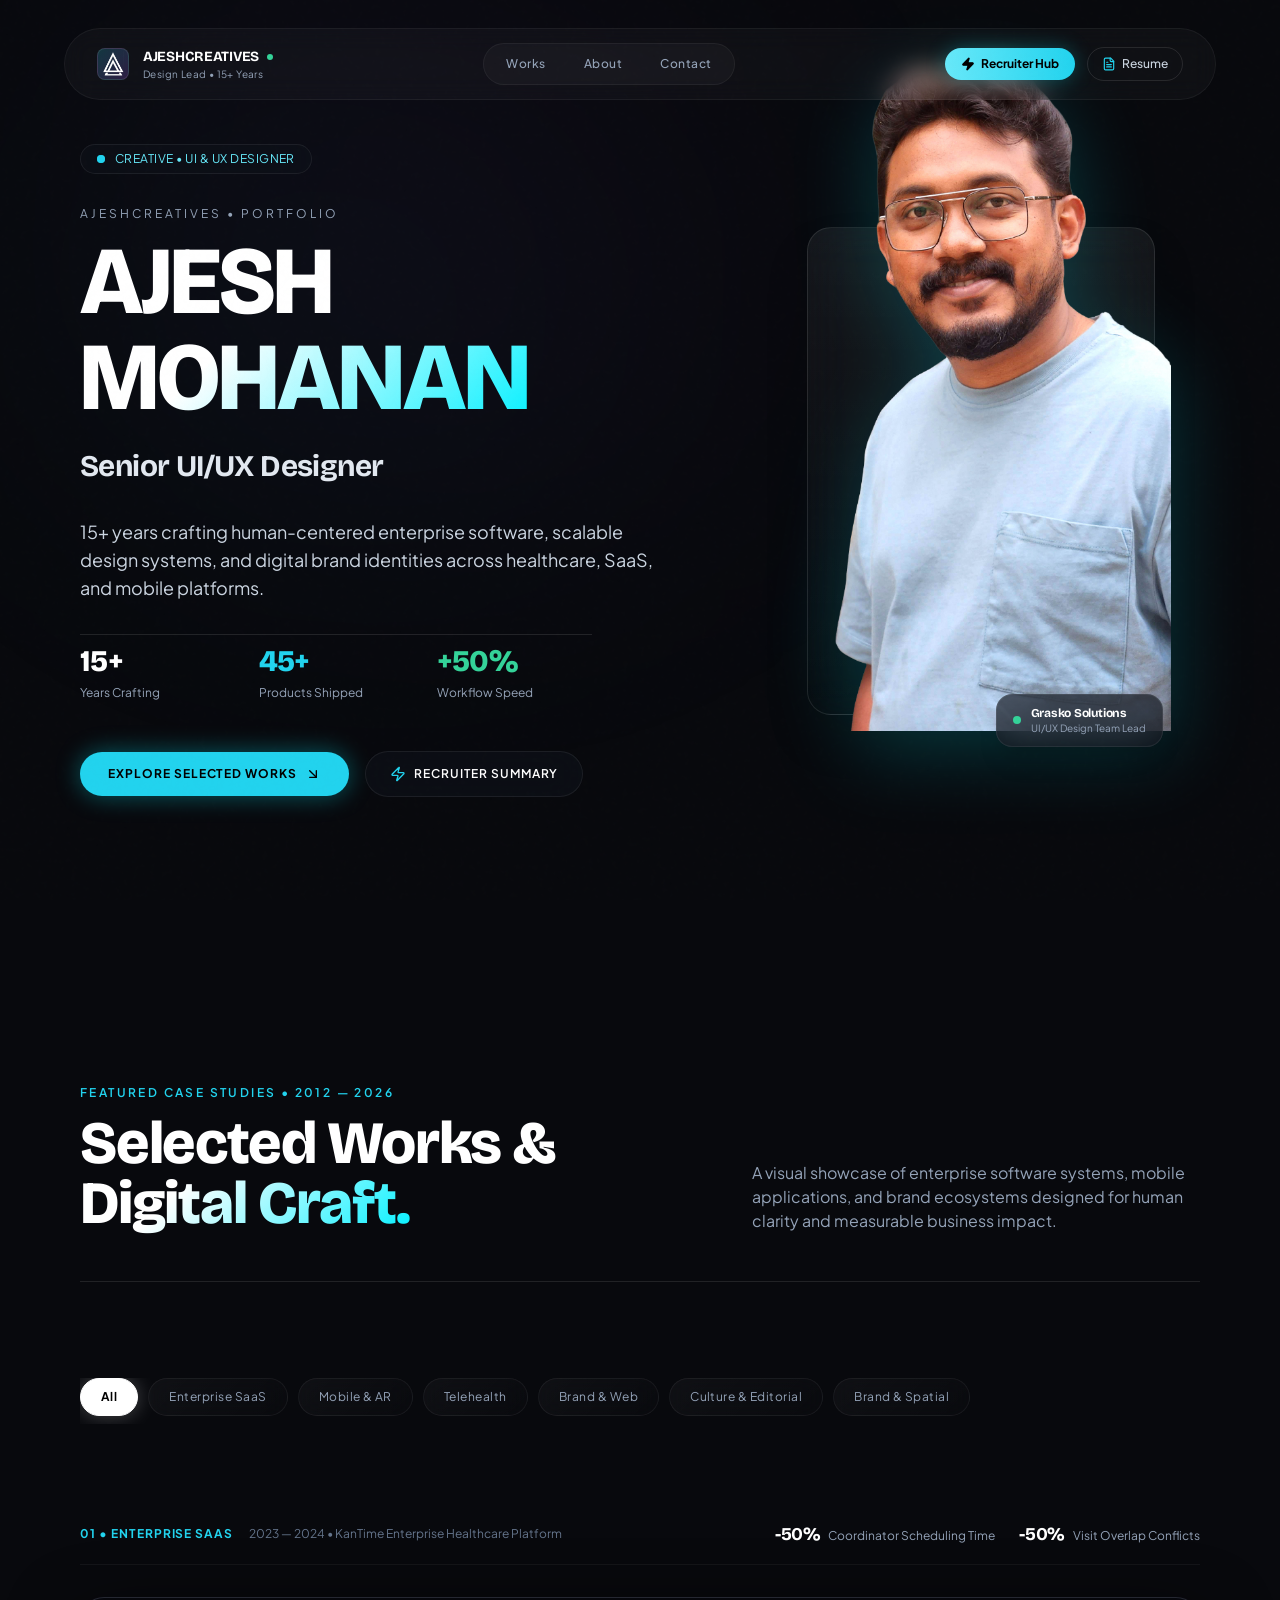
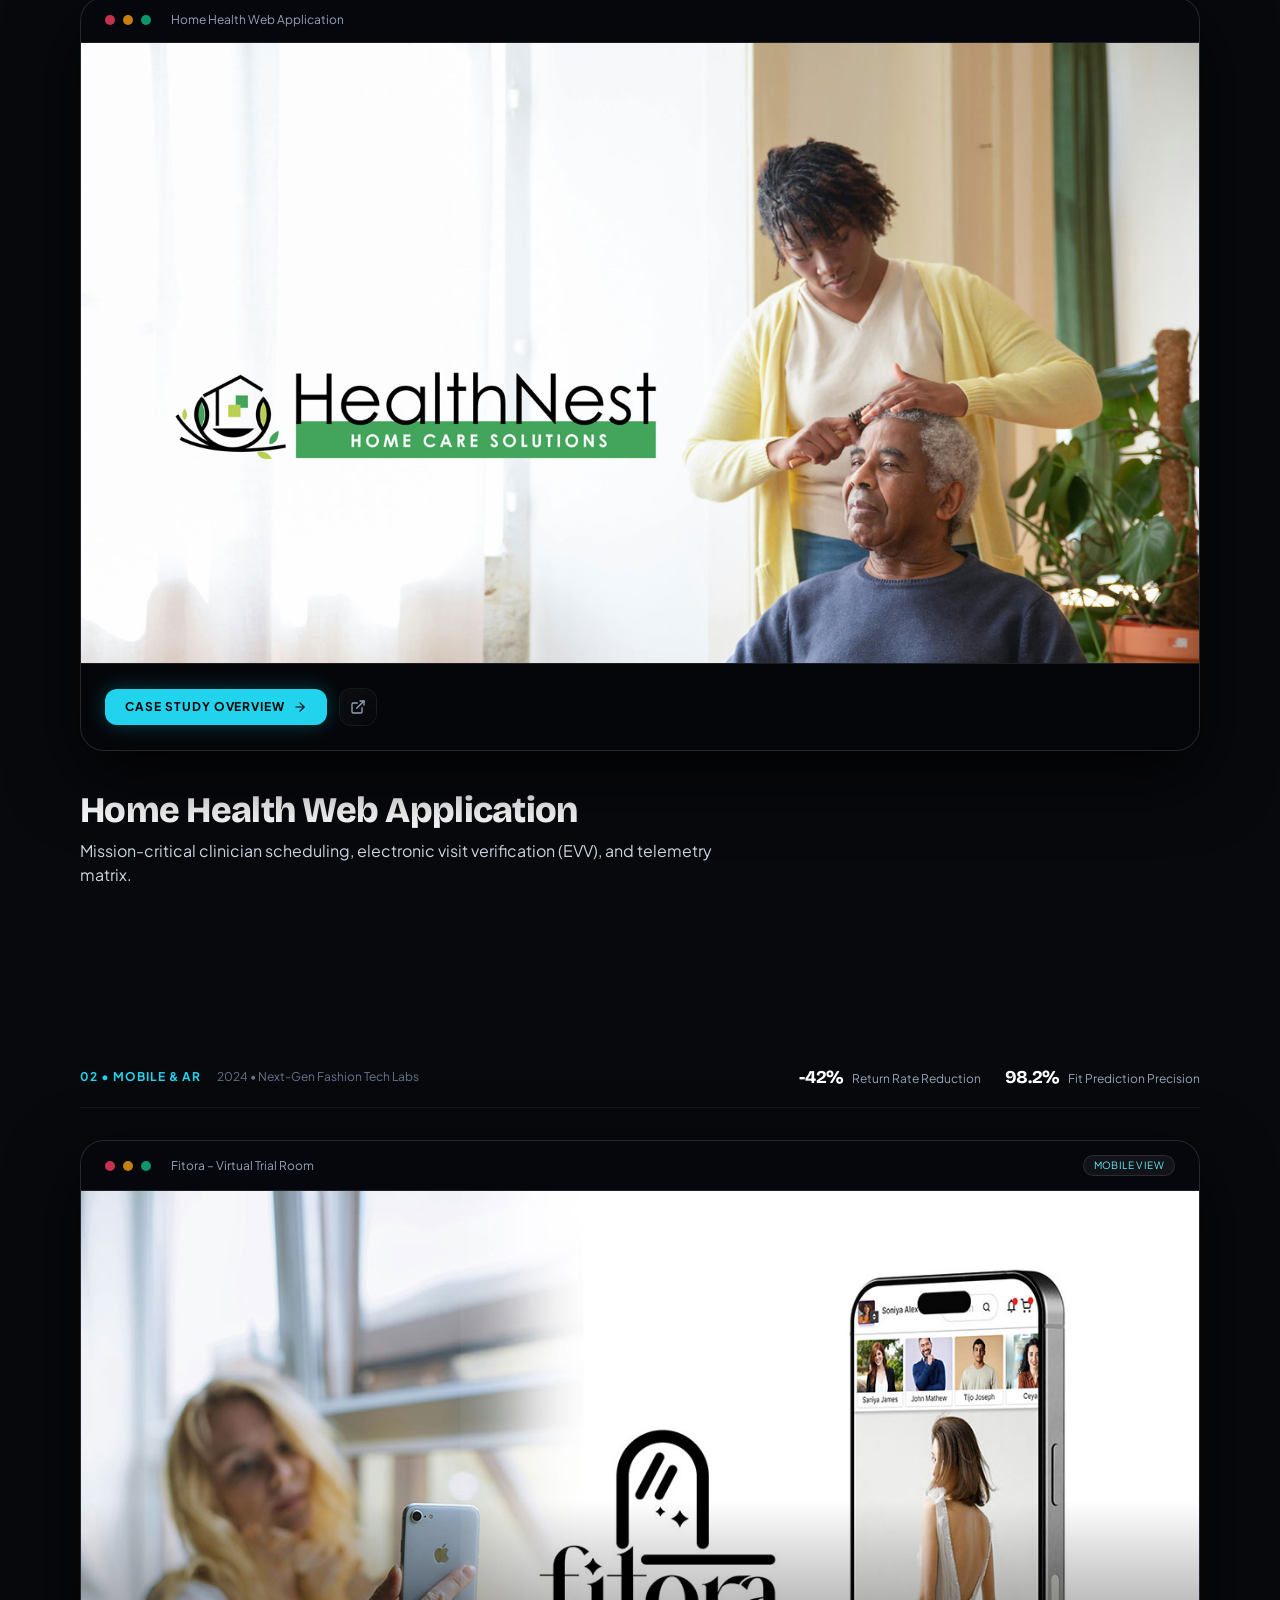
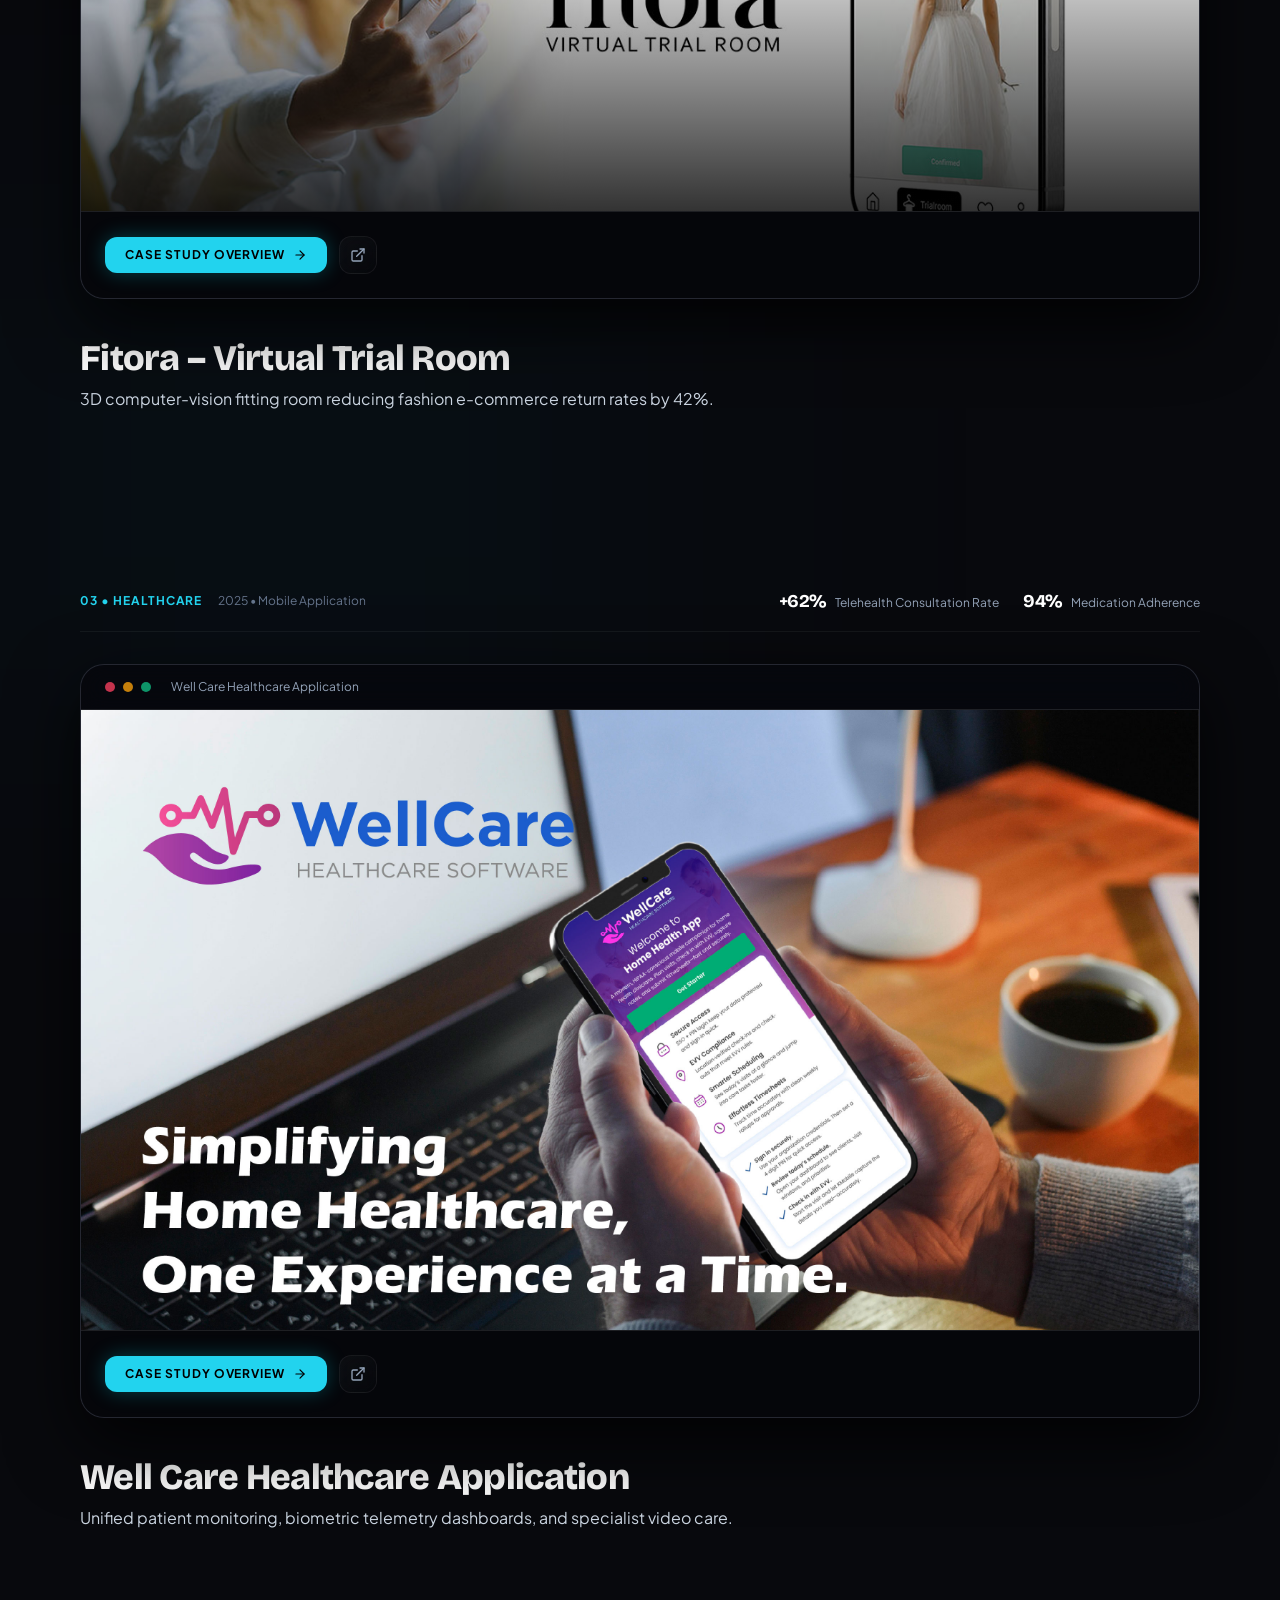
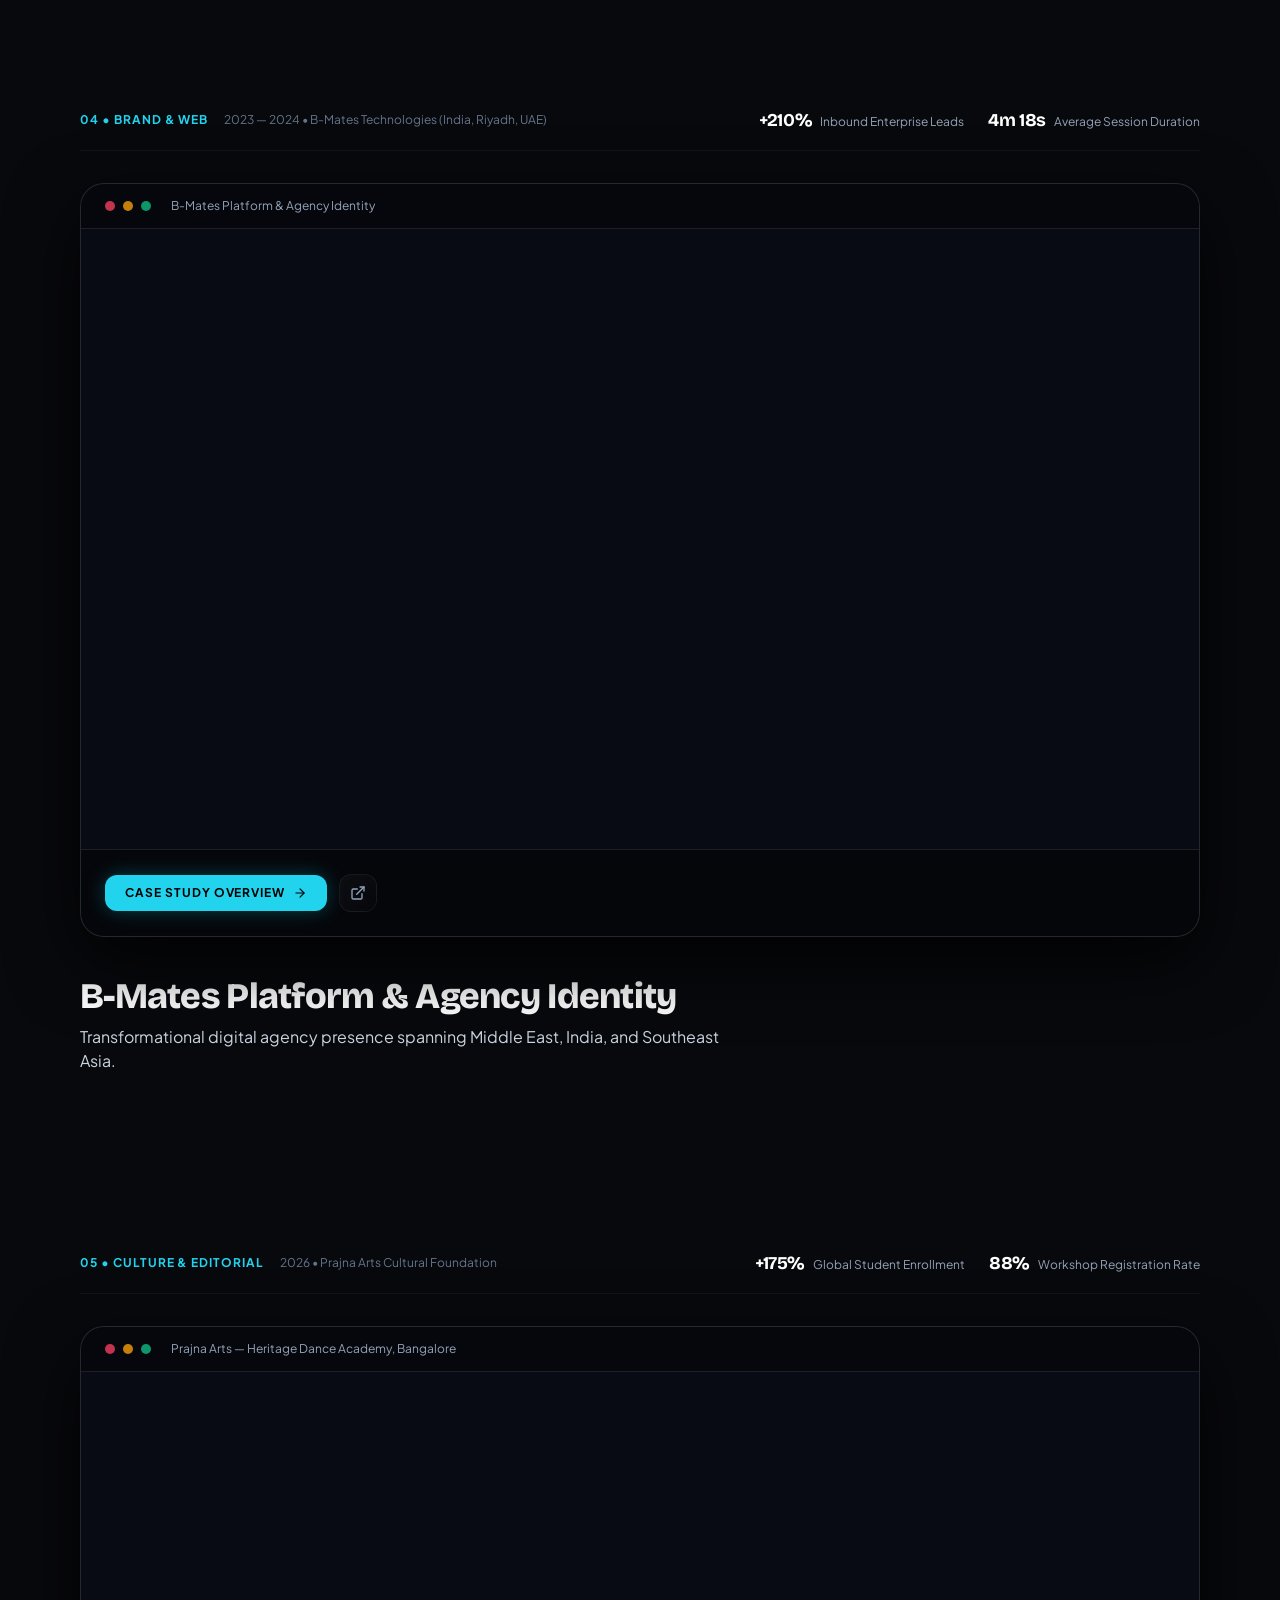
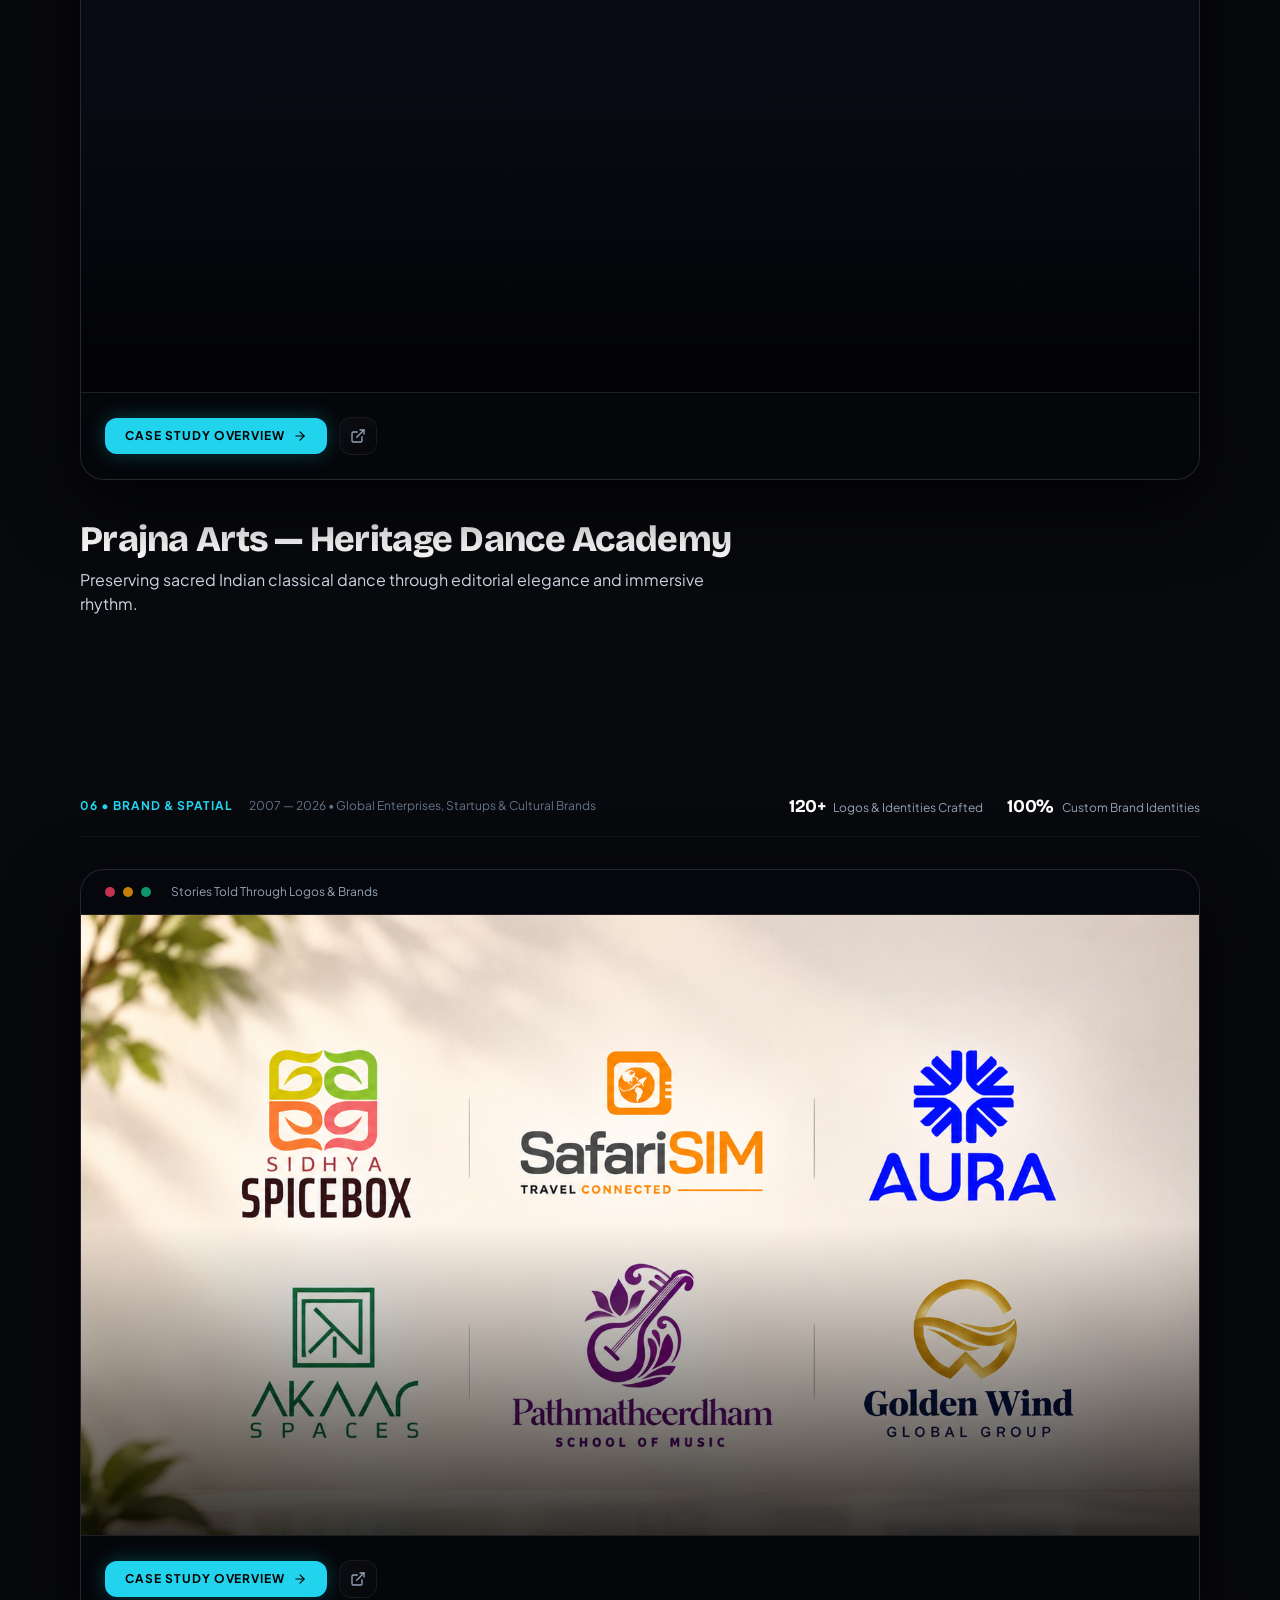
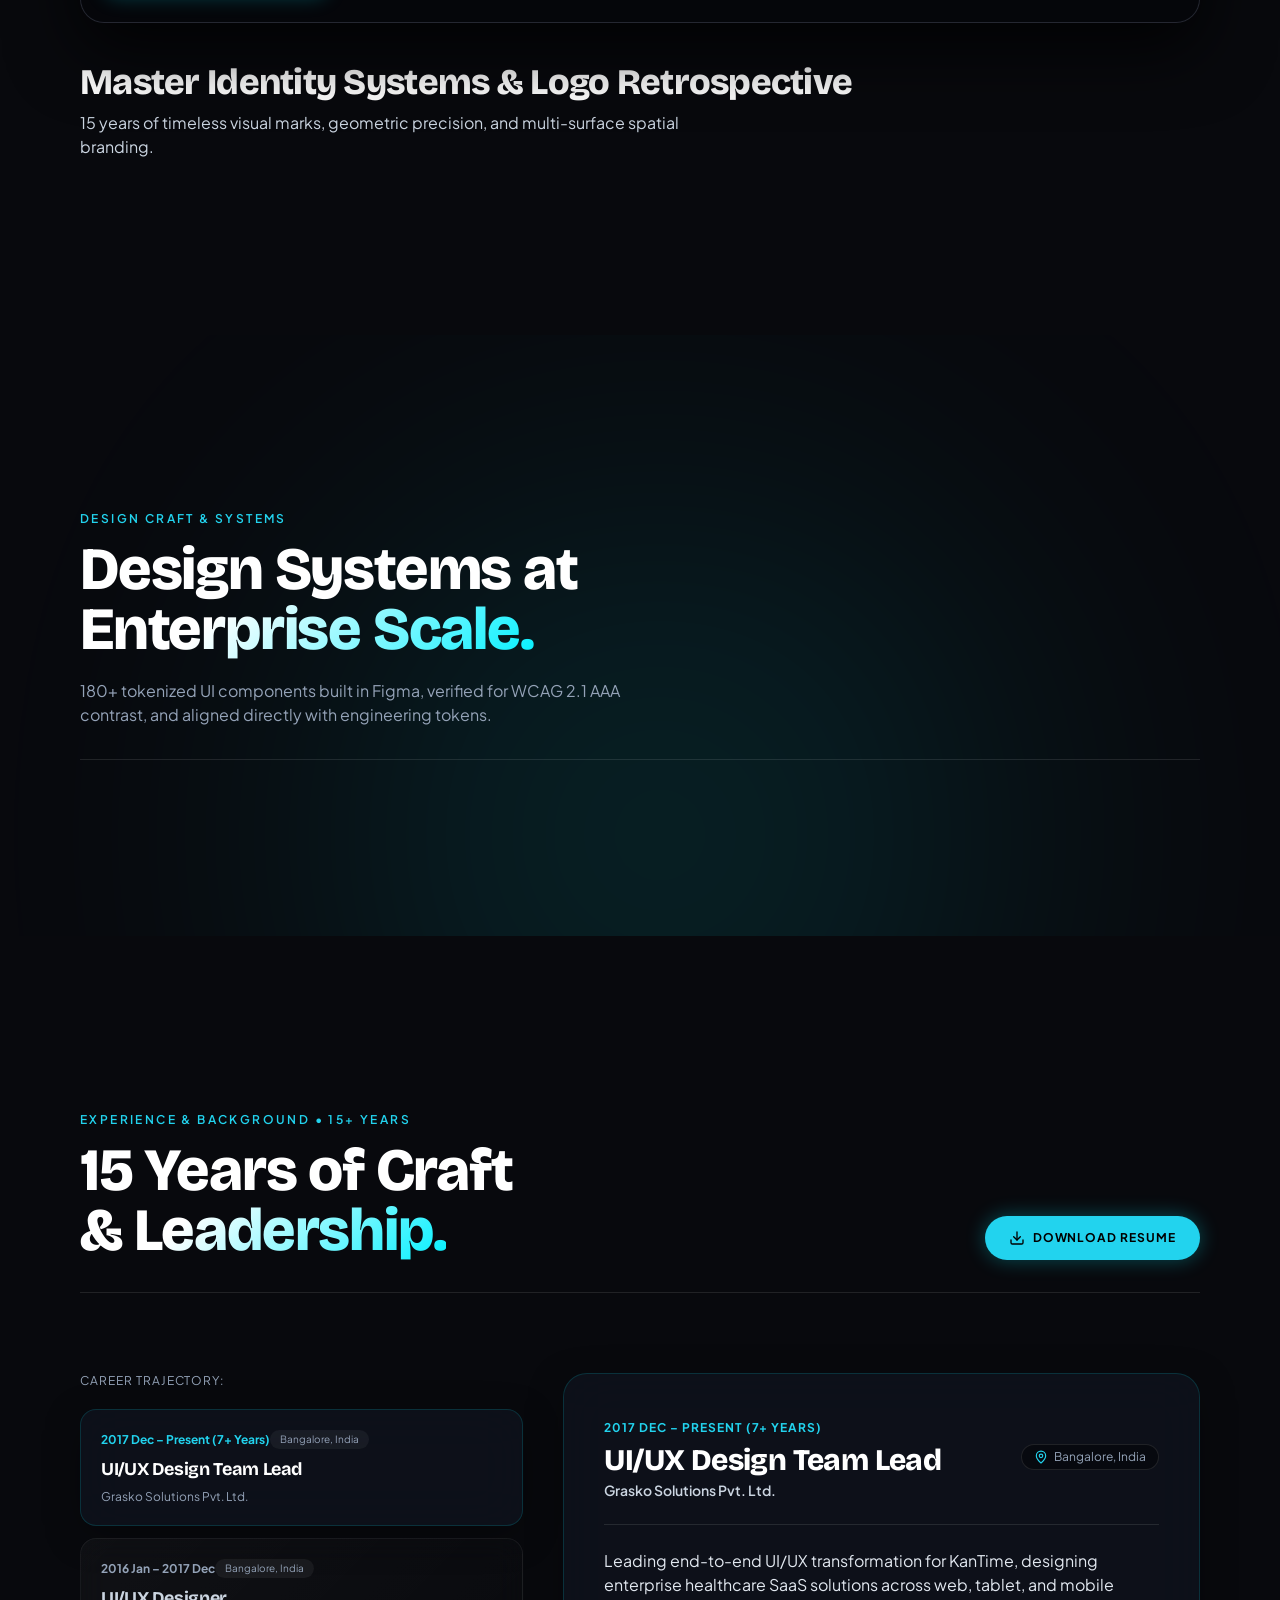
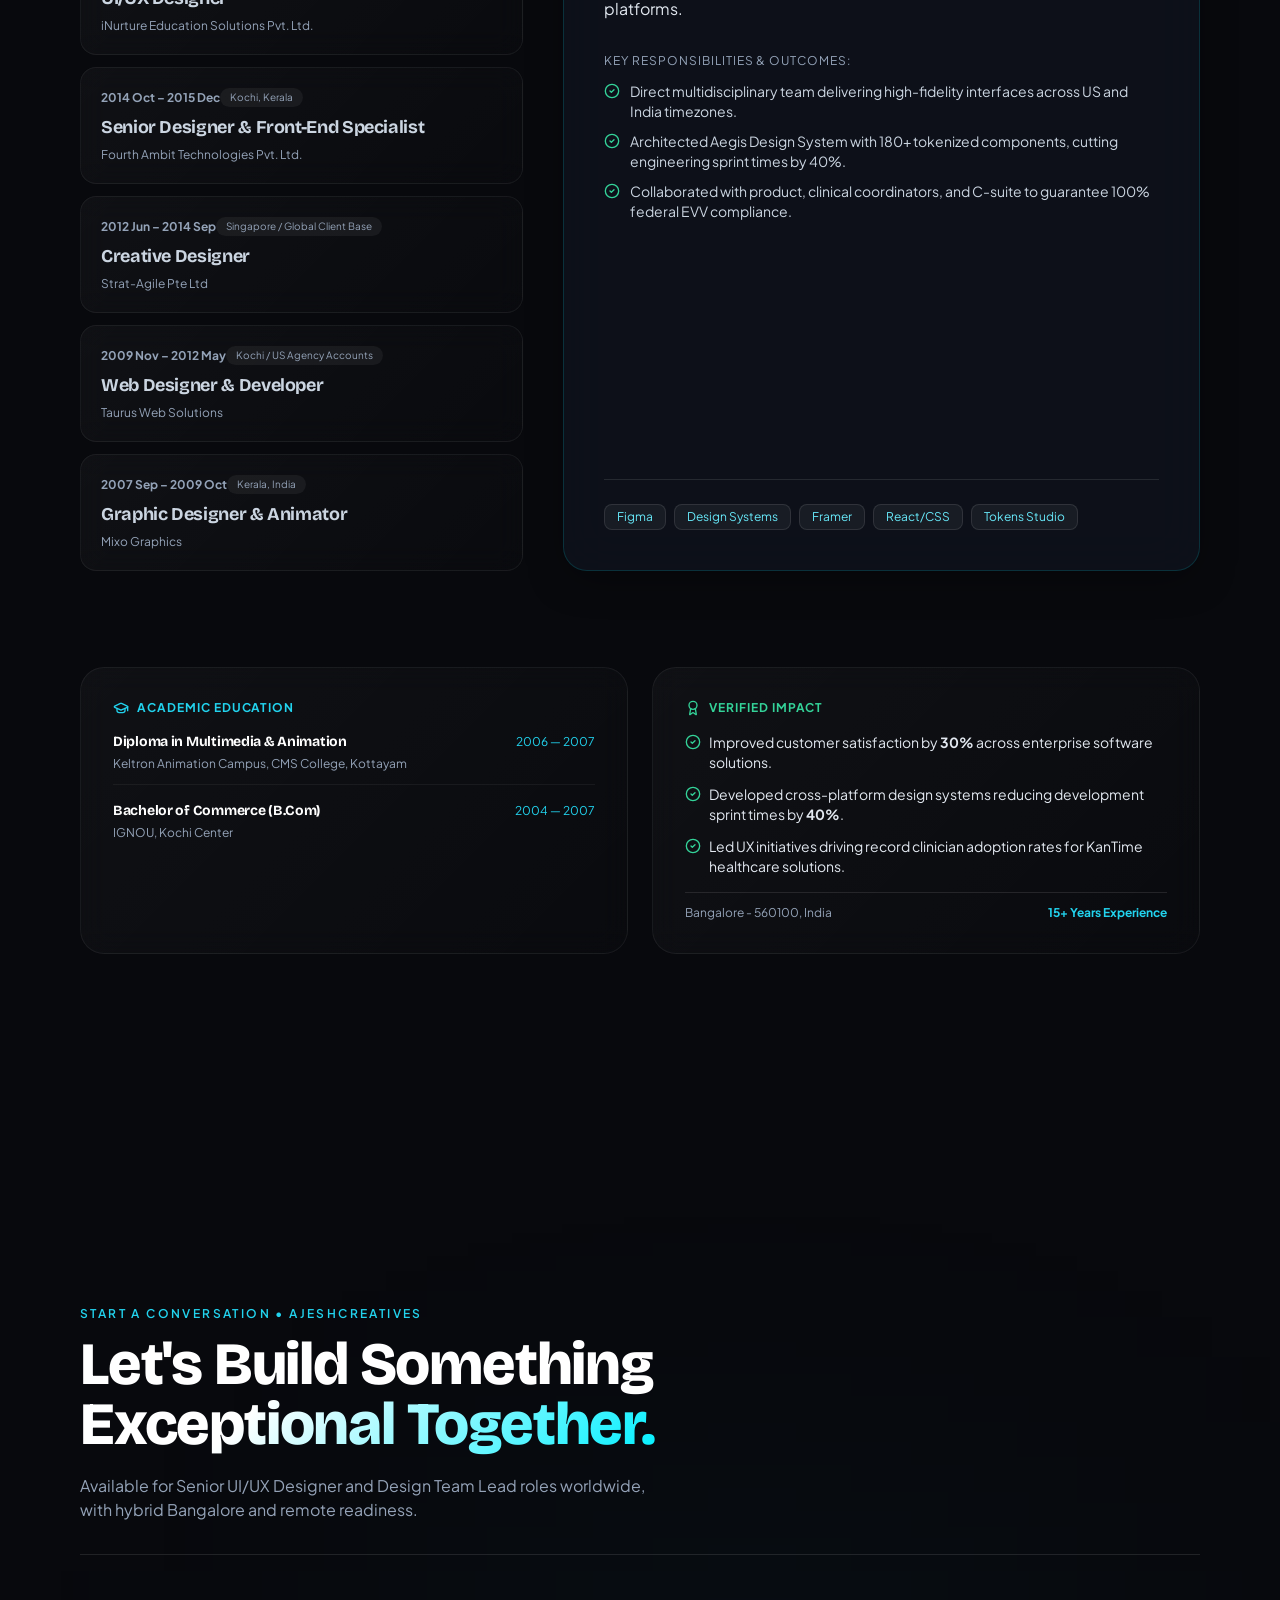
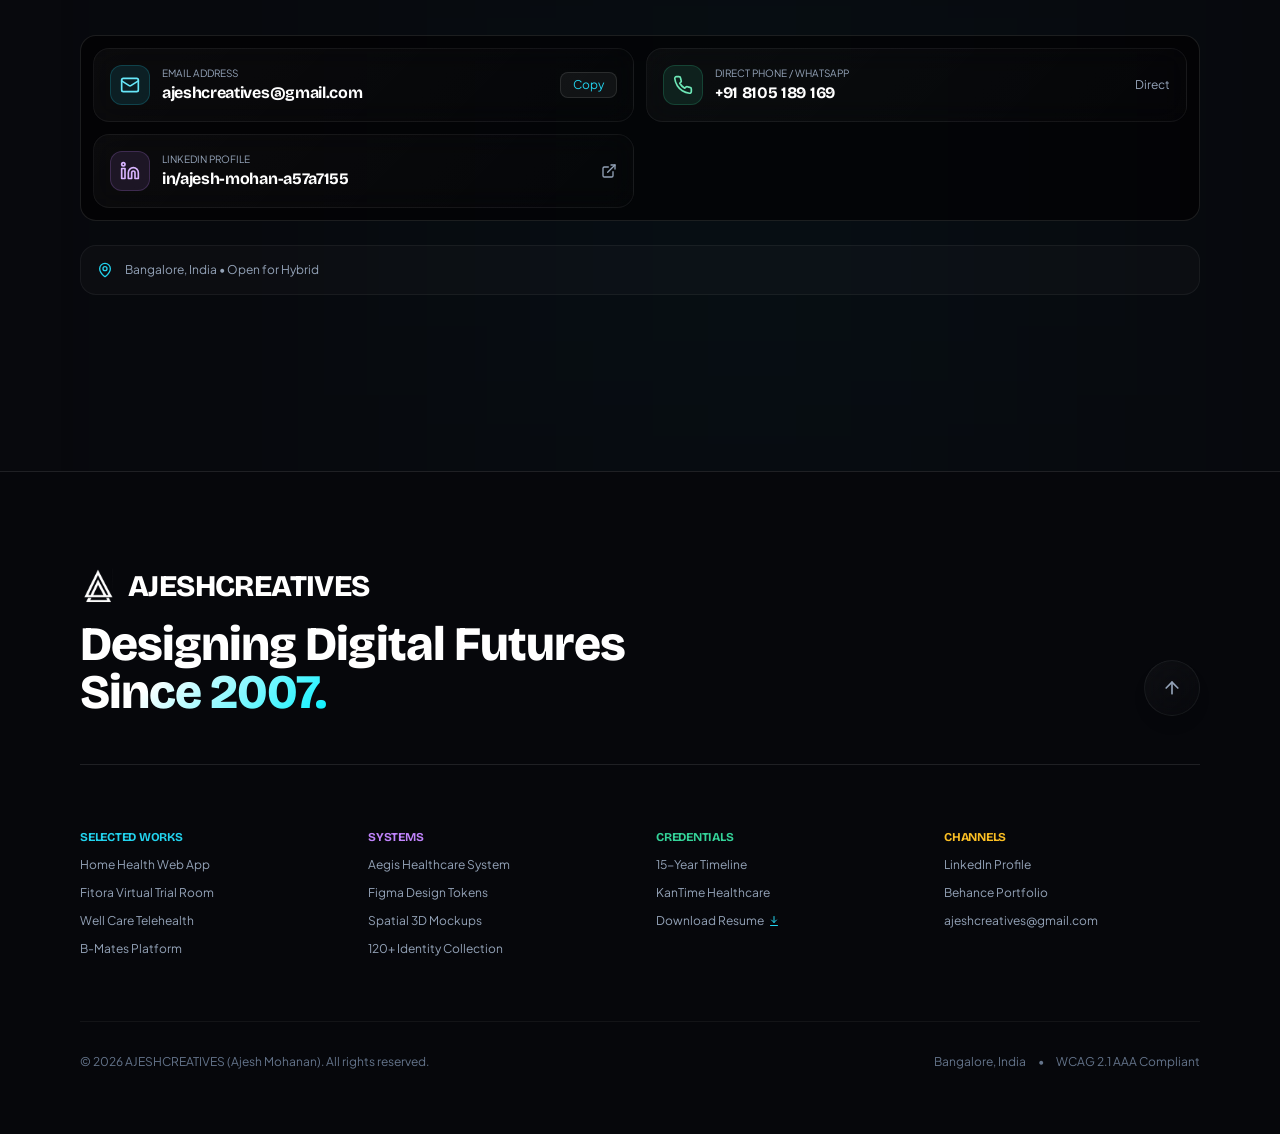
==== commit a0c9e38a: "Update index.html" ====
--- a/index.html
+++ b/index.html
@@ -33,7 +33,9 @@
 </div>
 <div class="flex flex-col"><span class="font-heading text-sm font-bold tracking-wider text-white group-hover:text-cyan-400 transition-colors flex items-center gap-2">AJESHCREATIVES<span class="inline-block w-1.5 h-1.5 rounded-full bg-emerald-400 animate-pulse"></span></span><span class="text-[10px] text-slate-400 font-sans tracking-wide">Design Lead • 15+ Years</span>
 </div></a>
-<nav class="hidden md:flex items-center gap-1.5 bg-white/[0.03] p-1.5 rounded-full border border-white/5"><a class="relative px-4 py-1.5 rounded-full text-xs font-medium tracking-wide transition-all duration-300 font-sans text-slate-400 hover:text-white" data-cursor="GOTO" href="#works"><span class="relative z-10">Works</span></a><a class="relative px-4 py-1.5 rounded-full text-xs font-medium tracking-wide transition-all duration-300 font-sans text-slate-400 hover:text-white" data-cursor="GOTO" href="#design-system"><span class="relative z-10">Design Systems</span></a><a class="relative px-4 py-1.5 rounded-full text-xs font-medium tracking-wide transition-all duration-300 font-sans text-slate-400 hover:text-white" data-cursor="GOTO" href="#about"><span class="relative z-10">About</span></a>
+<nav class="hidden md:flex items-center gap-1.5 bg-white/[0.03] p-1.5 rounded-full border border-white/5"><a class="relative px-4 py-1.5 rounded-full text-xs font-medium tracking-wide transition-all duration-300 font-sans text-slate-400 hover:text-white" data-cursor="GOTO" href="#works"><span class="relative z-10">Works</span></a>
+    <!--<a class="relative px-4 py-1.5 rounded-full text-xs font-medium tracking-wide transition-all duration-300 font-sans text-slate-400 hover:text-white" data-cursor="GOTO" href="#design-system"><span class="relative z-10">Design Systems</span></a>-->
+    <a class="relative px-4 py-1.5 rounded-full text-xs font-medium tracking-wide transition-all duration-300 font-sans text-slate-400 hover:text-white" data-cursor="GOTO" href="#about"><span class="relative z-10">About</span></a>
     <!--<a class="relative px-4 py-1.5 rounded-full text-xs font-medium tracking-wide transition-all duration-300 font-sans text-slate-400 hover:text-white" data-cursor="GOTO" href="#branding"><span class="relative z-10">Branding &amp; Spatial</span></a>-->
     <a class="relative px-4 py-1.5 rounded-full text-xs font-medium tracking-wide transition-all duration-300 font-sans text-slate-400 hover:text-white" data-cursor="GOTO" href="#contact"><span class="relative z-10">Contact</span></a>
 </nav>
@@ -1209,6 +1211,7 @@
     </span>
 
   </div>
+
 
 
 </div>
@@ -1264,6 +1267,7 @@
 </div>
 </div>
 </footer>
+	
 </main>
 </div><script src="project-data.js" defer></script><script src="static.js" defer></script>
 </body>
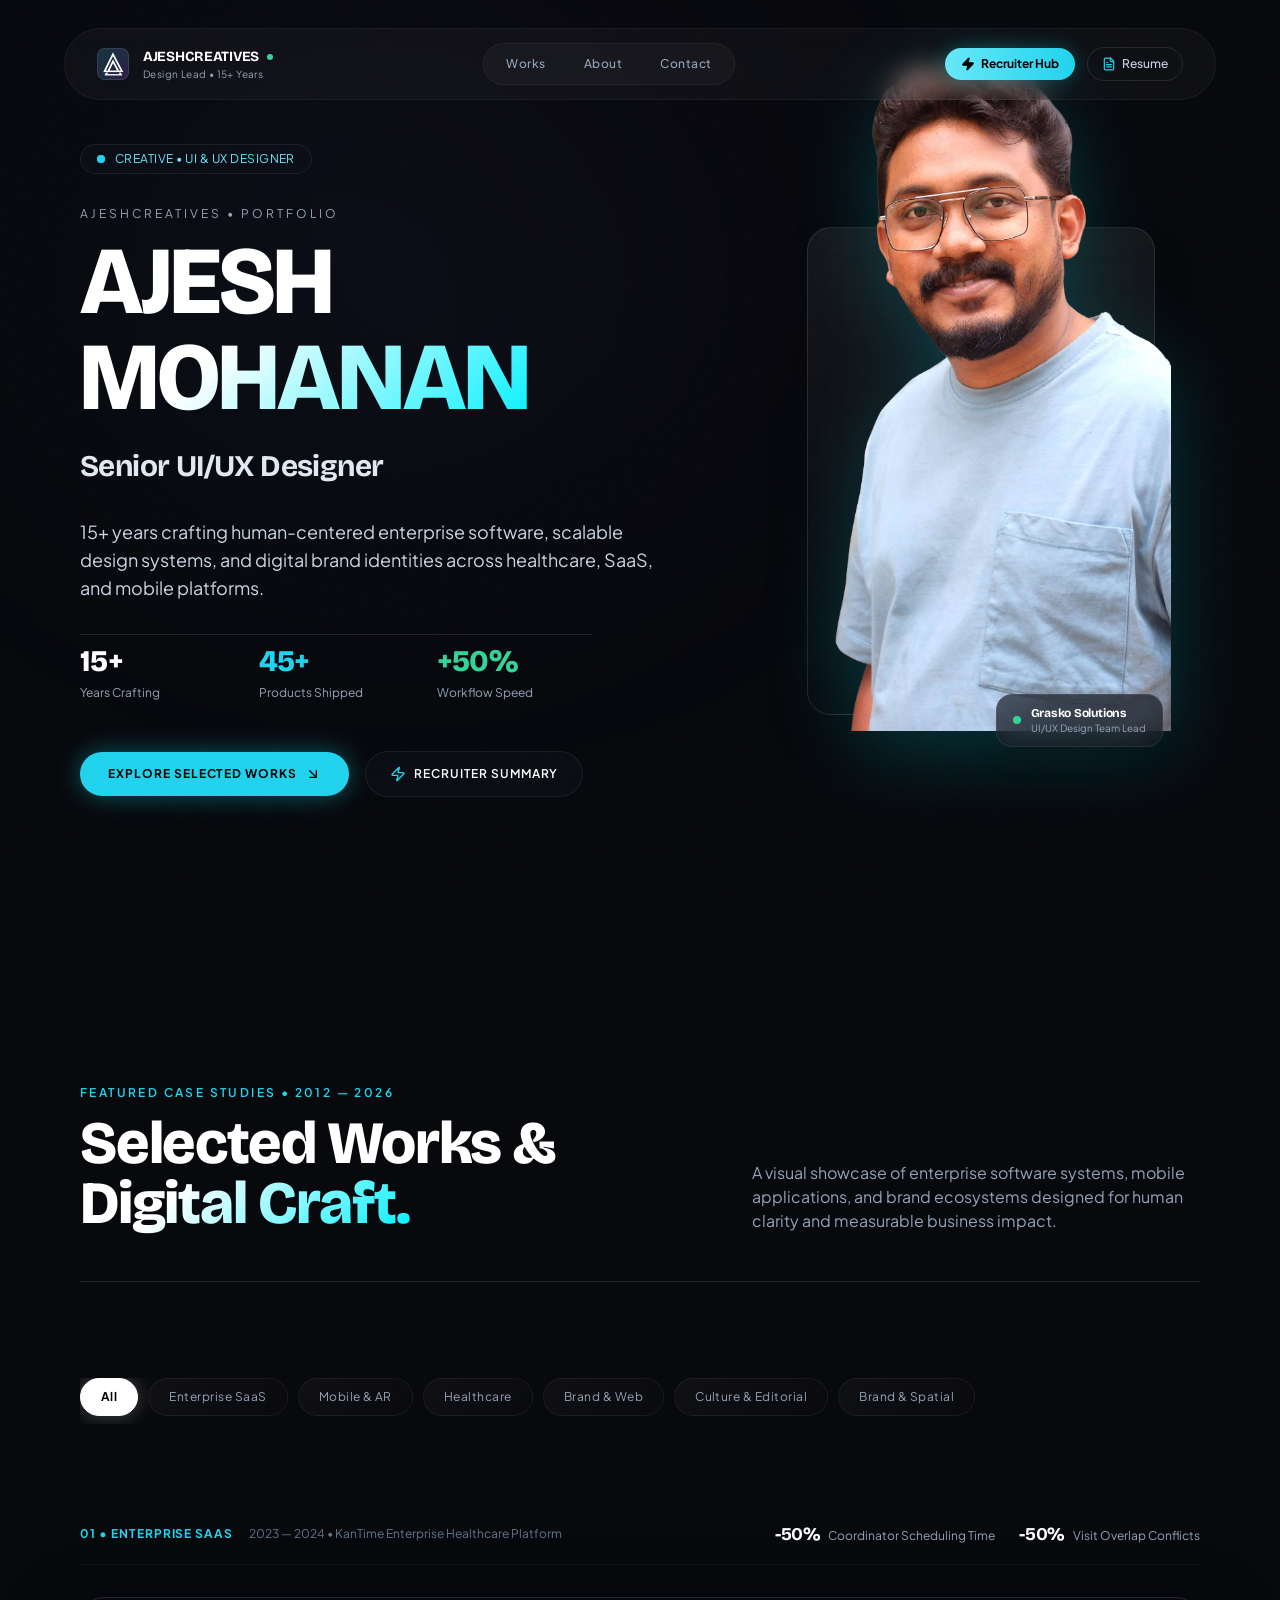
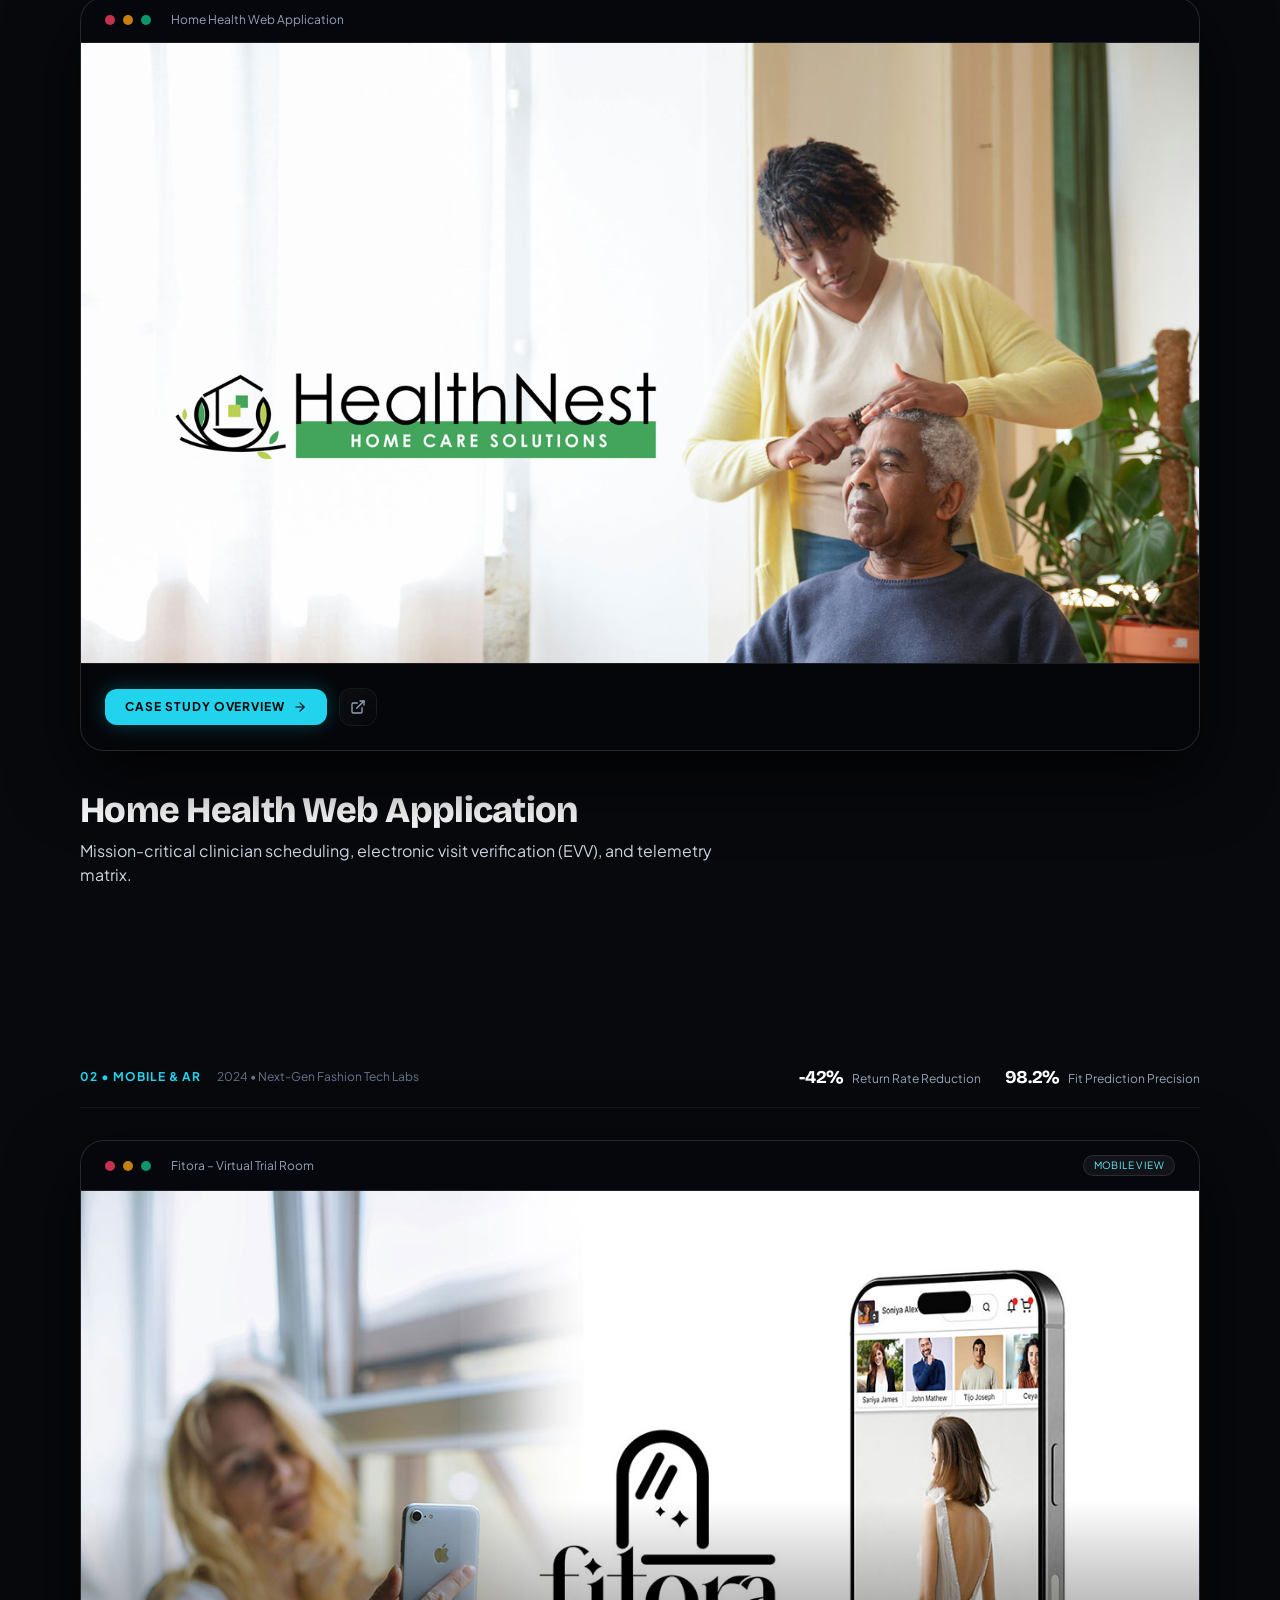
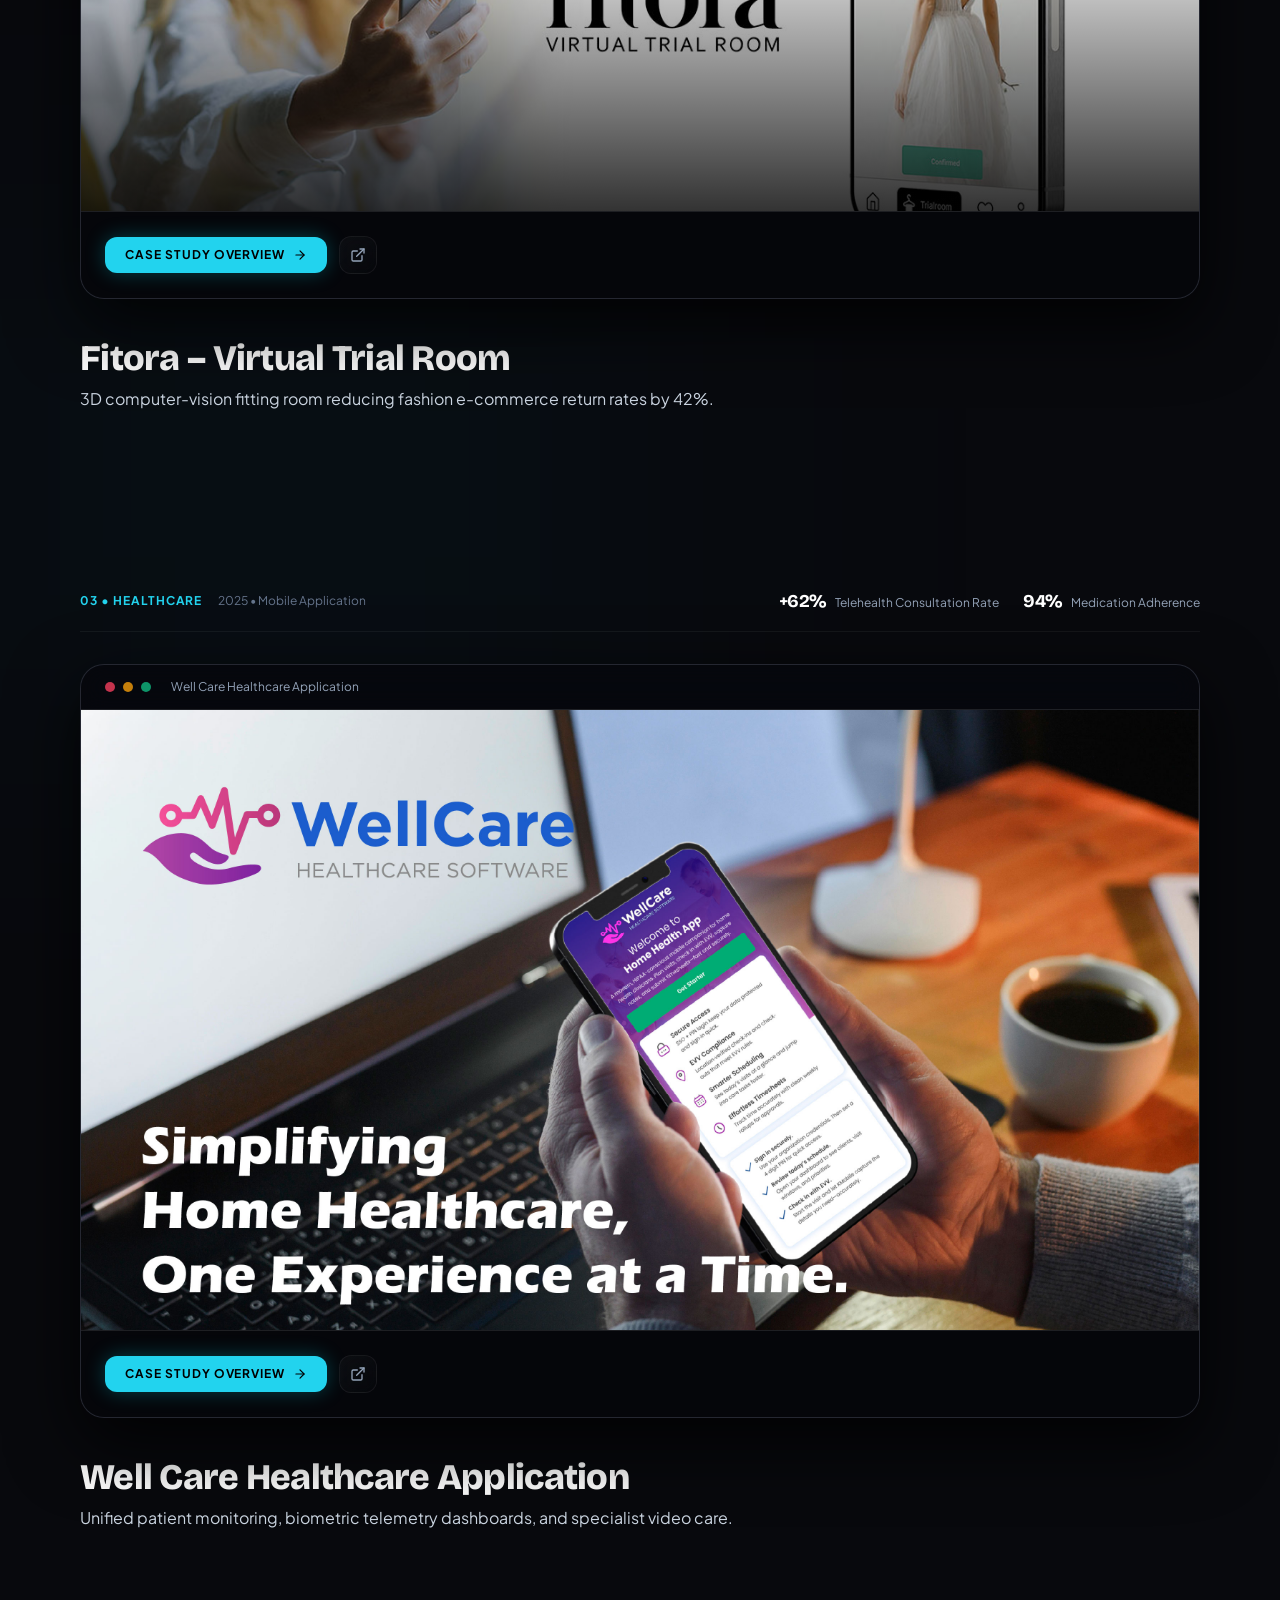
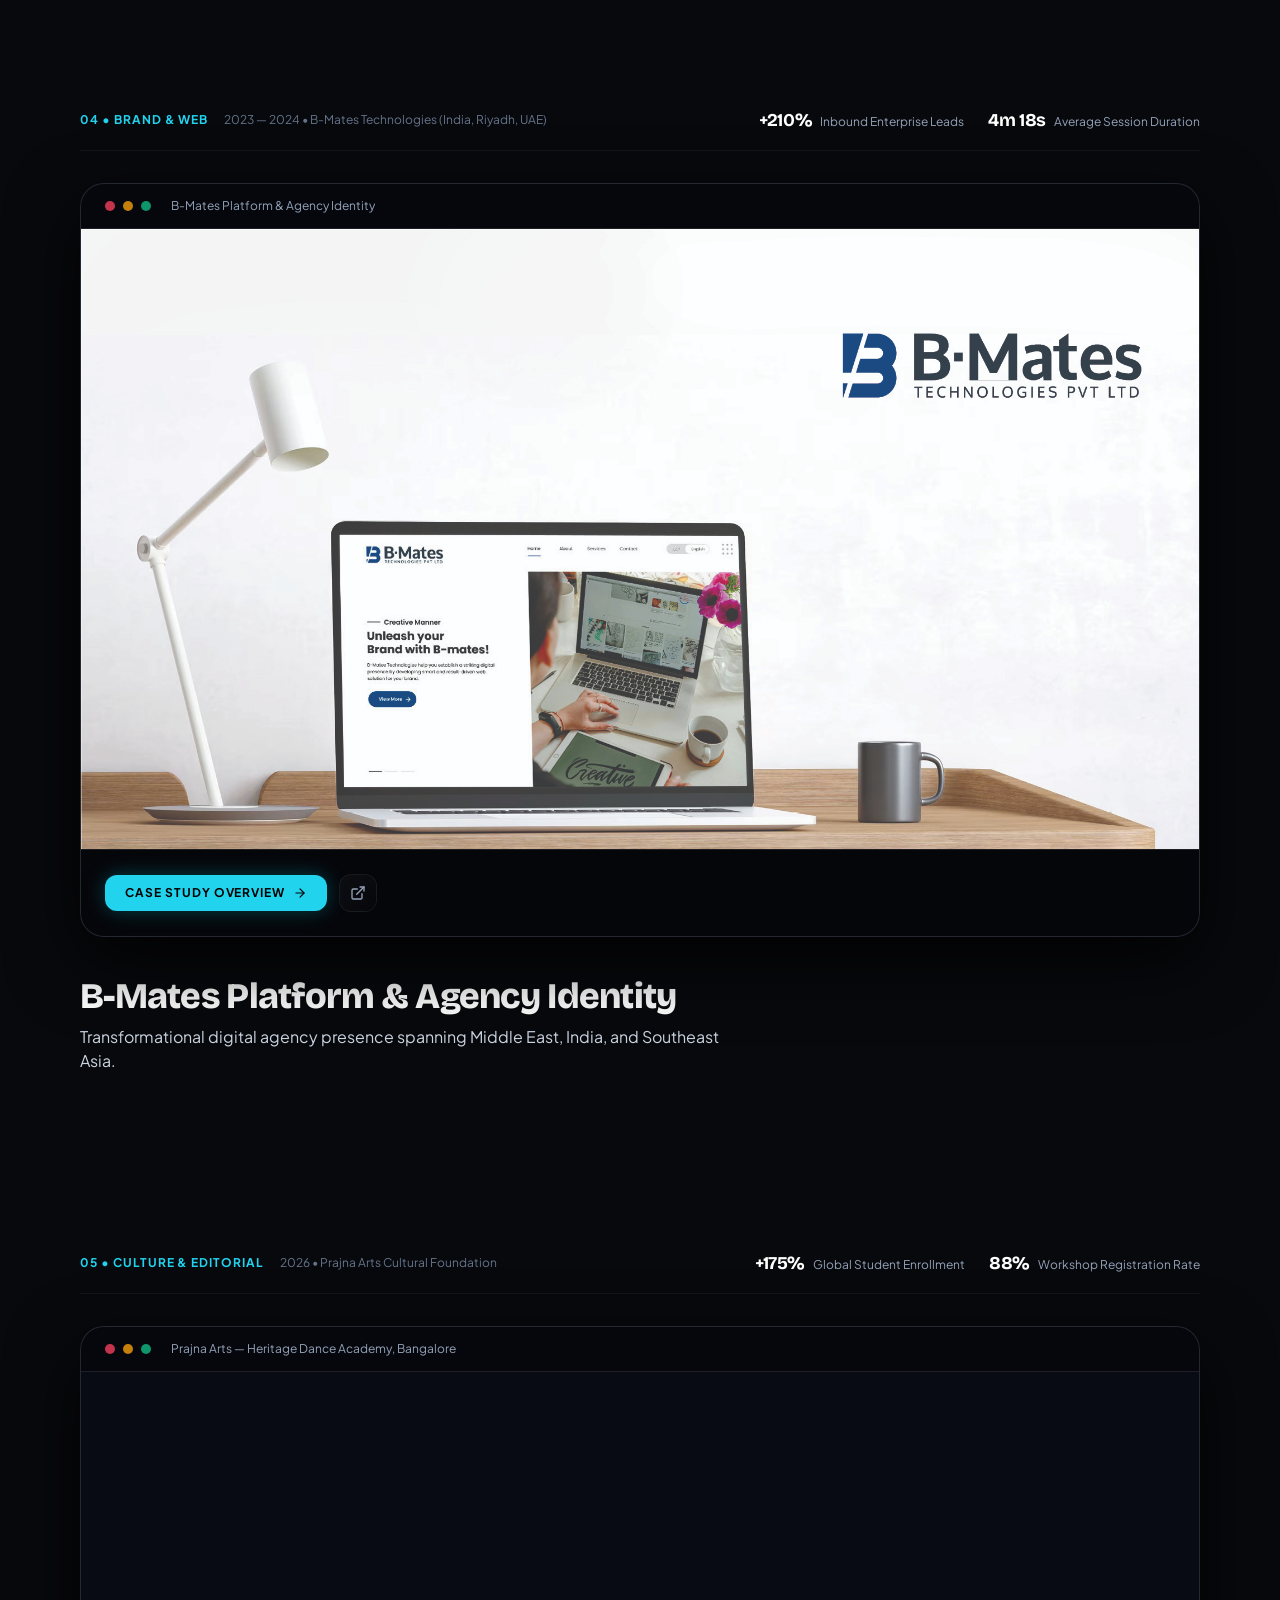
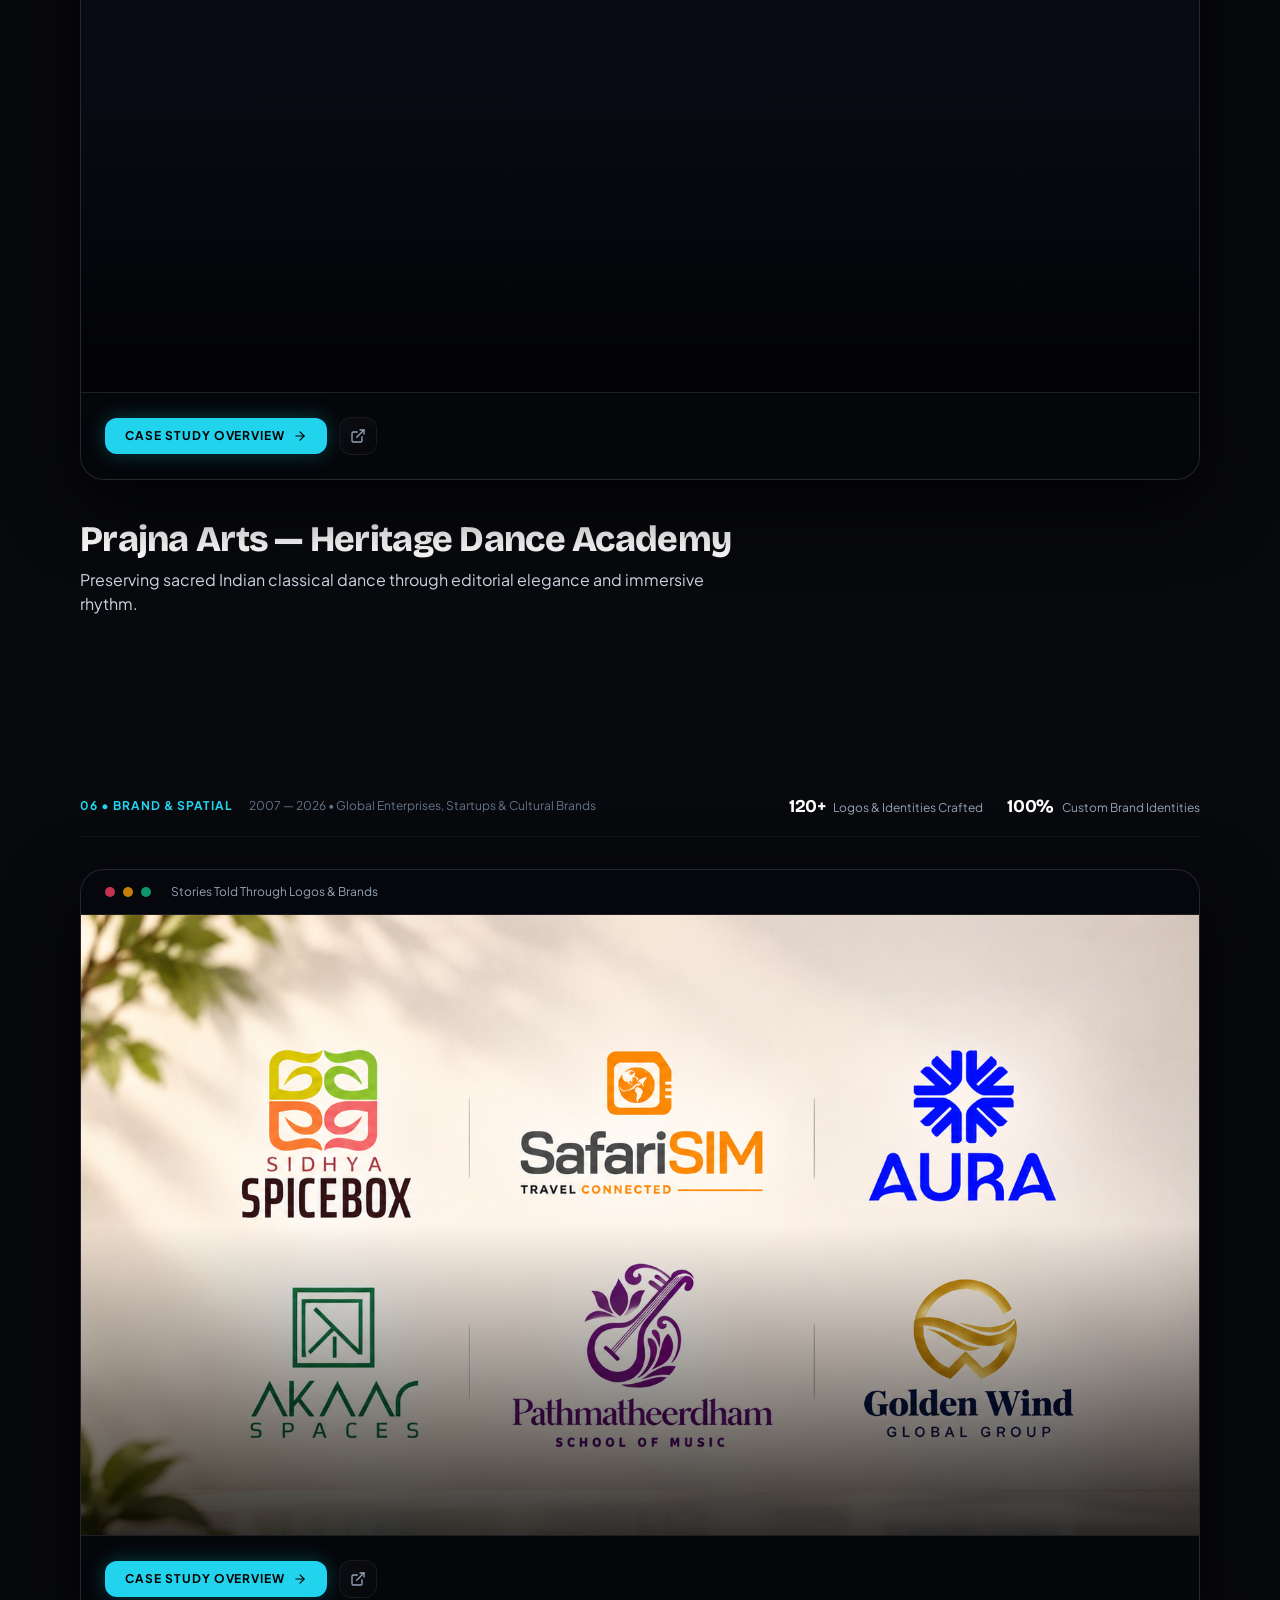
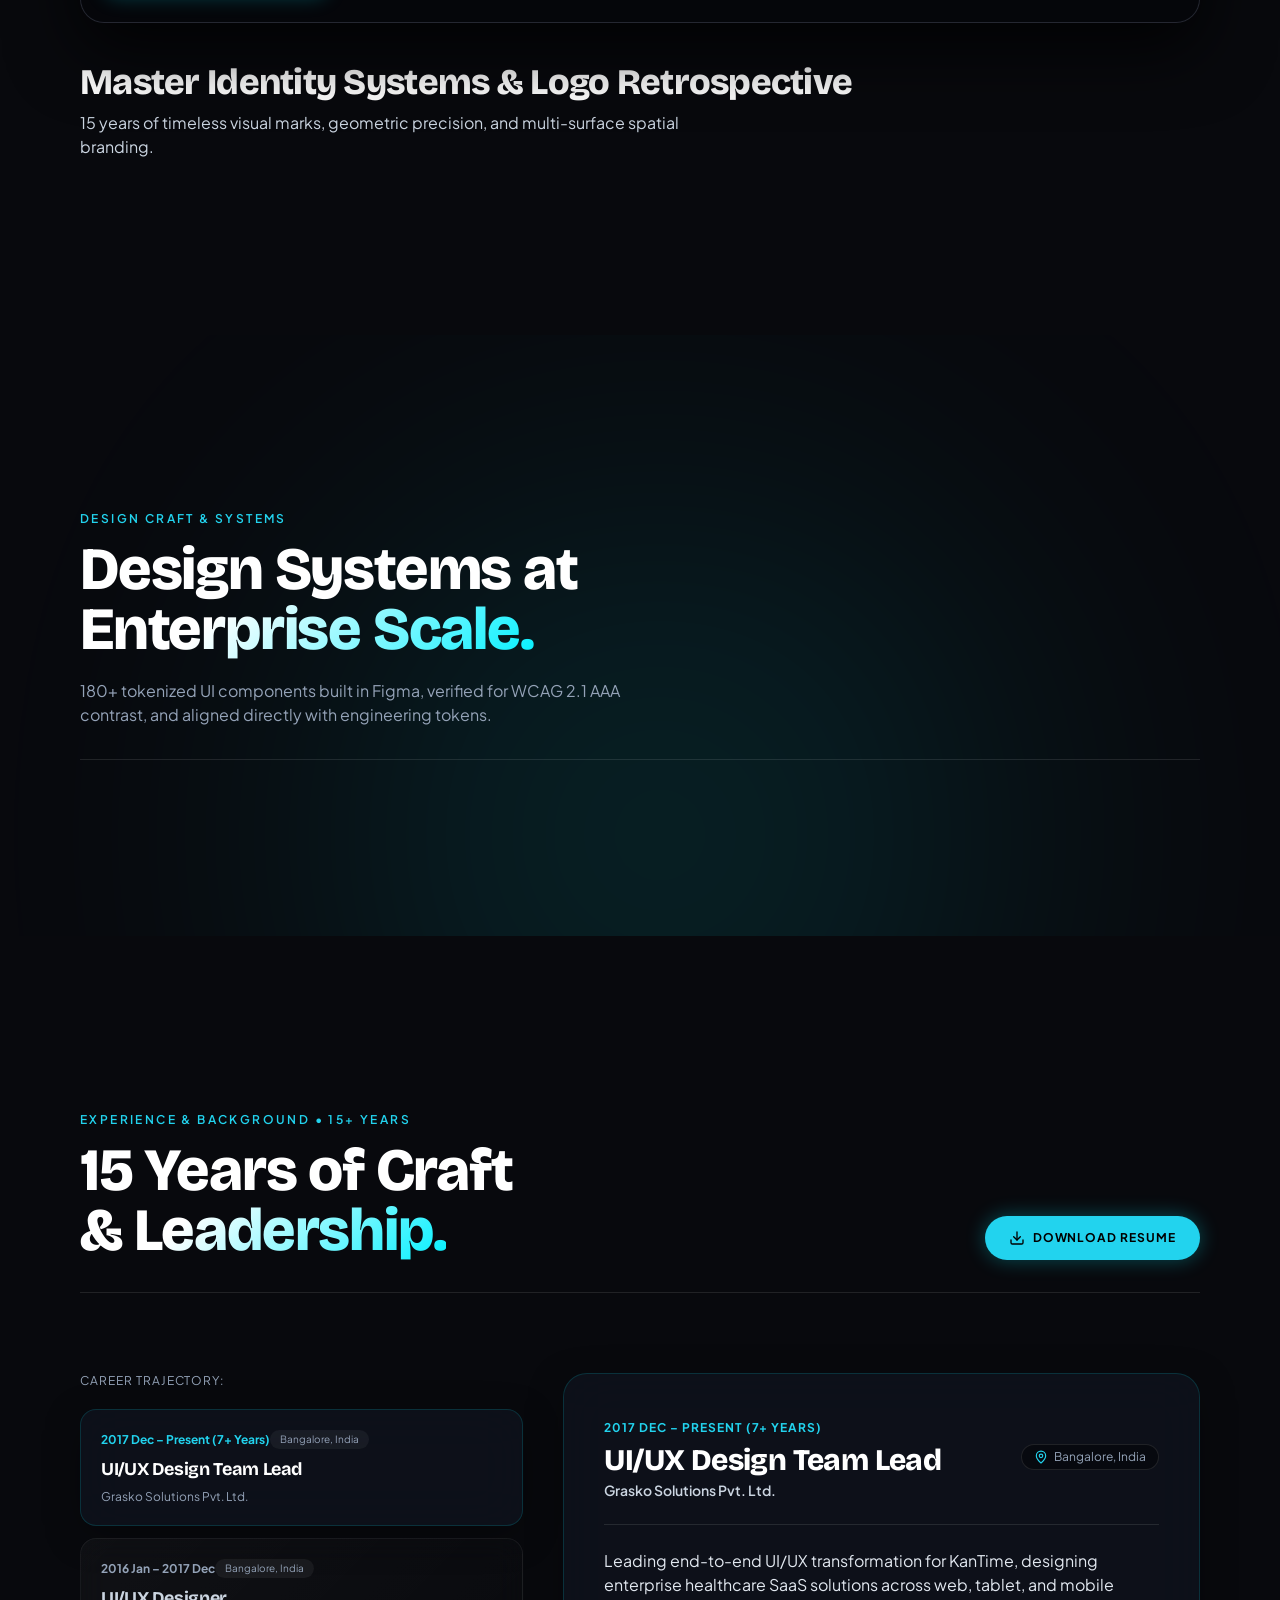
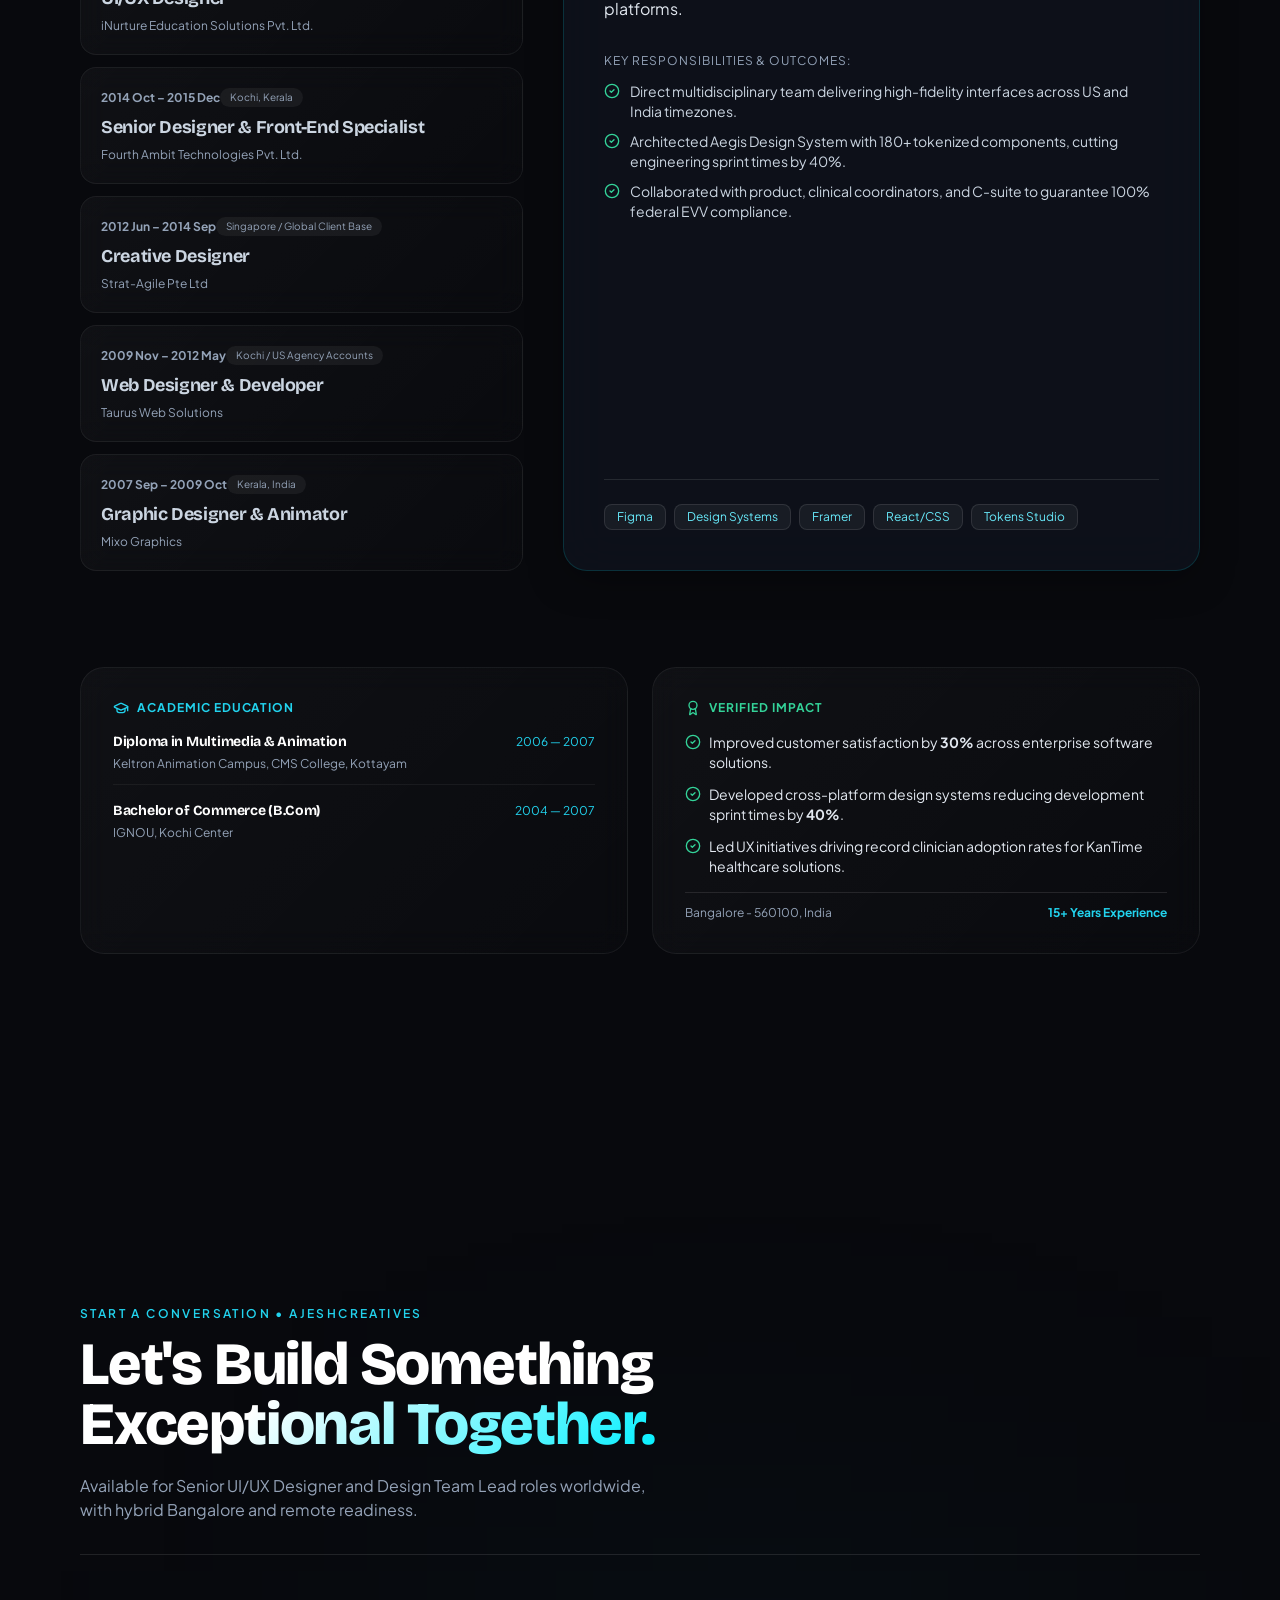
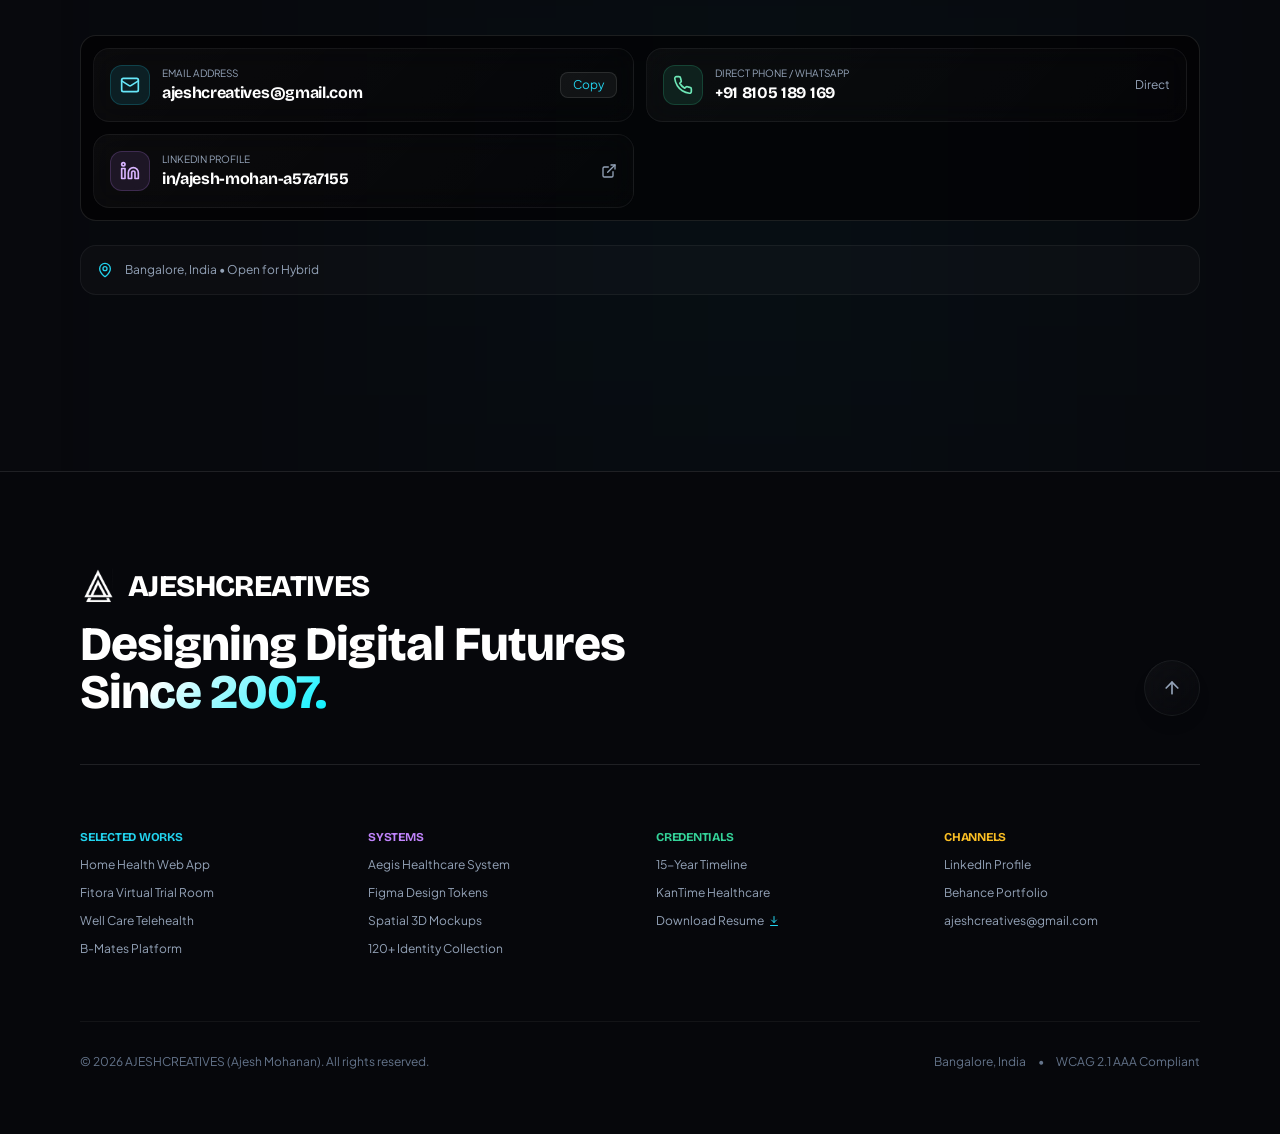
==== commit 9f06a37e: "Add files via upload" ====
--- a/index.html
+++ b/index.html
@@ -89,7 +89,14 @@
 <div class="flex flex-col gap-3"><span class="text-xs font-sans uppercase tracking-[0.2em] text-cyan-400 font-semibold">FEATURED CASE STUDIES • 2012 — 2026</span><h2 class="font-heading text-4xl sm:text-6xl font-black text-white tracking-tight leading-tight">Selected Works &amp; <br/><span class="text-gradient-cyan">Digital Craft.</span></h2>
 </div><p class="text-slate-400 text-sm sm:text-base max-w-md font-sans leading-relaxed">A visual showcase of enterprise software systems, mobile applications, and brand ecosystems designed for human clarity and measurable business impact.</p>
 </div>
-<div class="flex items-center gap-2.5 overflow-x-auto no-scrollbar pb-2"><button class="px-5 py-2.5 rounded-full text-xs font-sans tracking-wide whitespace-nowrap transition-all border bg-white text-black border-white shadow-[0_0_20px_rgba(255,255,255,0.25)] font-bold" data-cursor="FILTER">All</button><button class="px-5 py-2.5 rounded-full text-xs font-sans tracking-wide whitespace-nowrap transition-all border glass-card text-slate-400 hover:text-white border-white/5" data-cursor="FILTER">Enterprise SaaS</button><button class="px-5 py-2.5 rounded-full text-xs font-sans tracking-wide whitespace-nowrap transition-all border glass-card text-slate-400 hover:text-white border-white/5" data-cursor="FILTER">Mobile &amp; AR</button><button class="px-5 py-2.5 rounded-full text-xs font-sans tracking-wide whitespace-nowrap transition-all border glass-card text-slate-400 hover:text-white border-white/5" data-cursor="FILTER">Telehealth</button><button class="px-5 py-2.5 rounded-full text-xs font-sans tracking-wide whitespace-nowrap transition-all border glass-card text-slate-400 hover:text-white border-white/5" data-cursor="FILTER">Brand &amp; Web</button><button class="px-5 py-2.5 rounded-full text-xs font-sans tracking-wide whitespace-nowrap transition-all border glass-card text-slate-400 hover:text-white border-white/5" data-cursor="FILTER">Culture &amp; Editorial</button><button class="px-5 py-2.5 rounded-full text-xs font-sans tracking-wide whitespace-nowrap transition-all border glass-card text-slate-400 hover:text-white border-white/5" data-cursor="FILTER">Brand &amp; Spatial</button>
+<div class="flex items-center gap-2.5 overflow-x-auto no-scrollbar pb-2">
+	<button class="px-5 py-2.5 rounded-full text-xs font-sans tracking-wide whitespace-nowrap transition-all border bg-white text-black border-white shadow-[0_0_20px_rgba(255,255,255,0.25)] font-bold" data-cursor="FILTER">All</button>
+	<button class="px-5 py-2.5 rounded-full text-xs font-sans tracking-wide whitespace-nowrap transition-all border glass-card text-slate-400 hover:text-white border-white/5" data-cursor="FILTER">Enterprise SaaS</button>
+	<button class="px-5 py-2.5 rounded-full text-xs font-sans tracking-wide whitespace-nowrap transition-all border glass-card text-slate-400 hover:text-white border-white/5" data-cursor="FILTER">Mobile &amp; AR</button>
+	<button class="px-5 py-2.5 rounded-full text-xs font-sans tracking-wide whitespace-nowrap transition-all border glass-card text-slate-400 hover:text-white border-white/5" data-cursor="FILTER">Healthcare</button>
+	<button class="px-5 py-2.5 rounded-full text-xs font-sans tracking-wide whitespace-nowrap transition-all border glass-card text-slate-400 hover:text-white border-white/5" data-cursor="FILTER">Brand &amp; Web</button>
+	<button class="px-5 py-2.5 rounded-full text-xs font-sans tracking-wide whitespace-nowrap transition-all border glass-card text-slate-400 hover:text-white border-white/5" data-cursor="FILTER">Culture &amp; Editorial</button>
+	<button class="px-5 py-2.5 rounded-full text-xs font-sans tracking-wide whitespace-nowrap transition-all border glass-card text-slate-400 hover:text-white border-white/5" data-cursor="FILTER">Brand &amp; Spatial</button>
 </div>
 <div class="flex flex-col gap-36 sm:gap-44">
 <article class="flex flex-col gap-8 group">
@@ -312,7 +319,7 @@
 </div>
 </div>
 </article>-->
-<article class="flex flex-col gap-8 group">
+<article class="flex flex-col gap-8 group" id="brand-spatial">
 <div class="flex flex-col sm:flex-row sm:items-center justify-between gap-4 pb-4 border-b border-white/5">
 <div class="flex items-center gap-4 flex-wrap"><span class="text-xs font-sans uppercase tracking-wider text-cyan-400 font-bold">06 • Brand &amp; Spatial</span><span class="text-xs text-slate-500 font-sans">2007 — 2026 • Global Enterprises, Startups &amp; Cultural Brands</span>
 </div>
@@ -1271,4 +1278,4 @@
 </main>
 </div><script src="project-data.js" defer></script><script src="static.js" defer></script>
 </body>
-</html>
+</html>
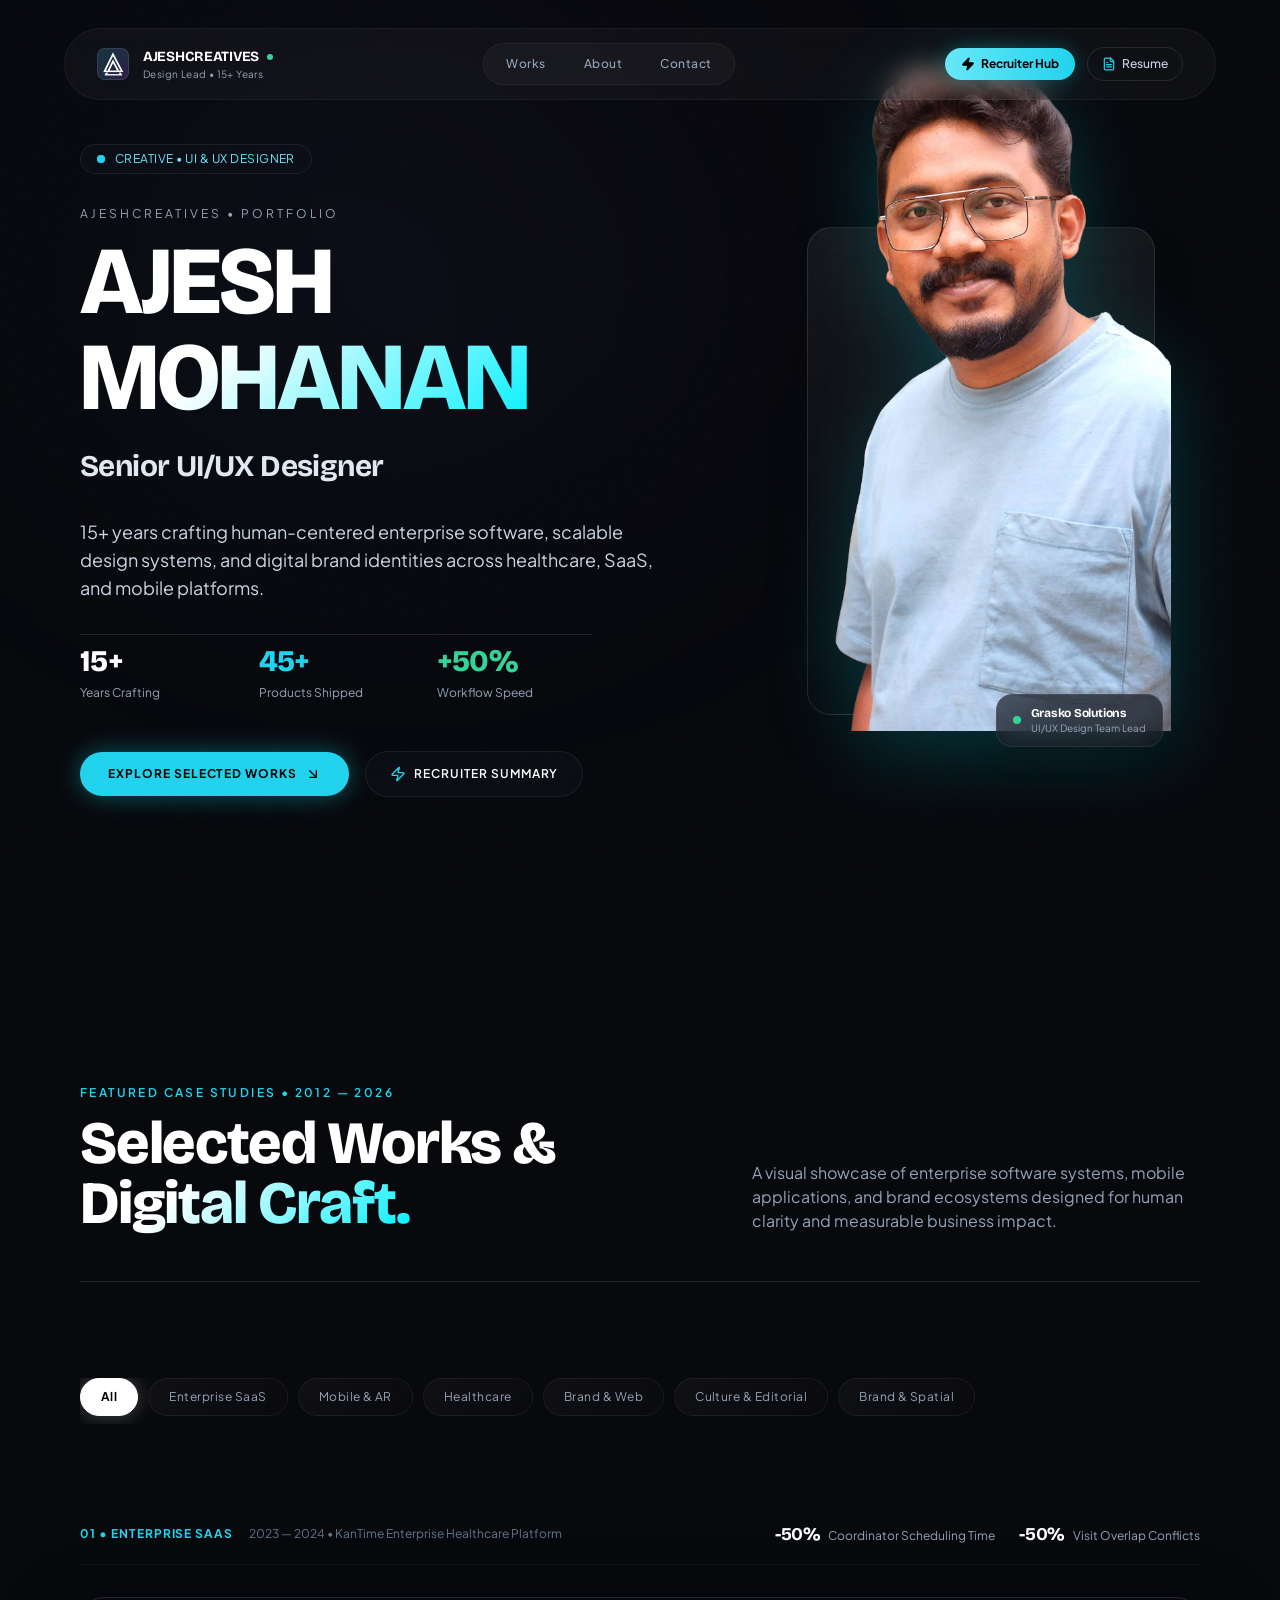
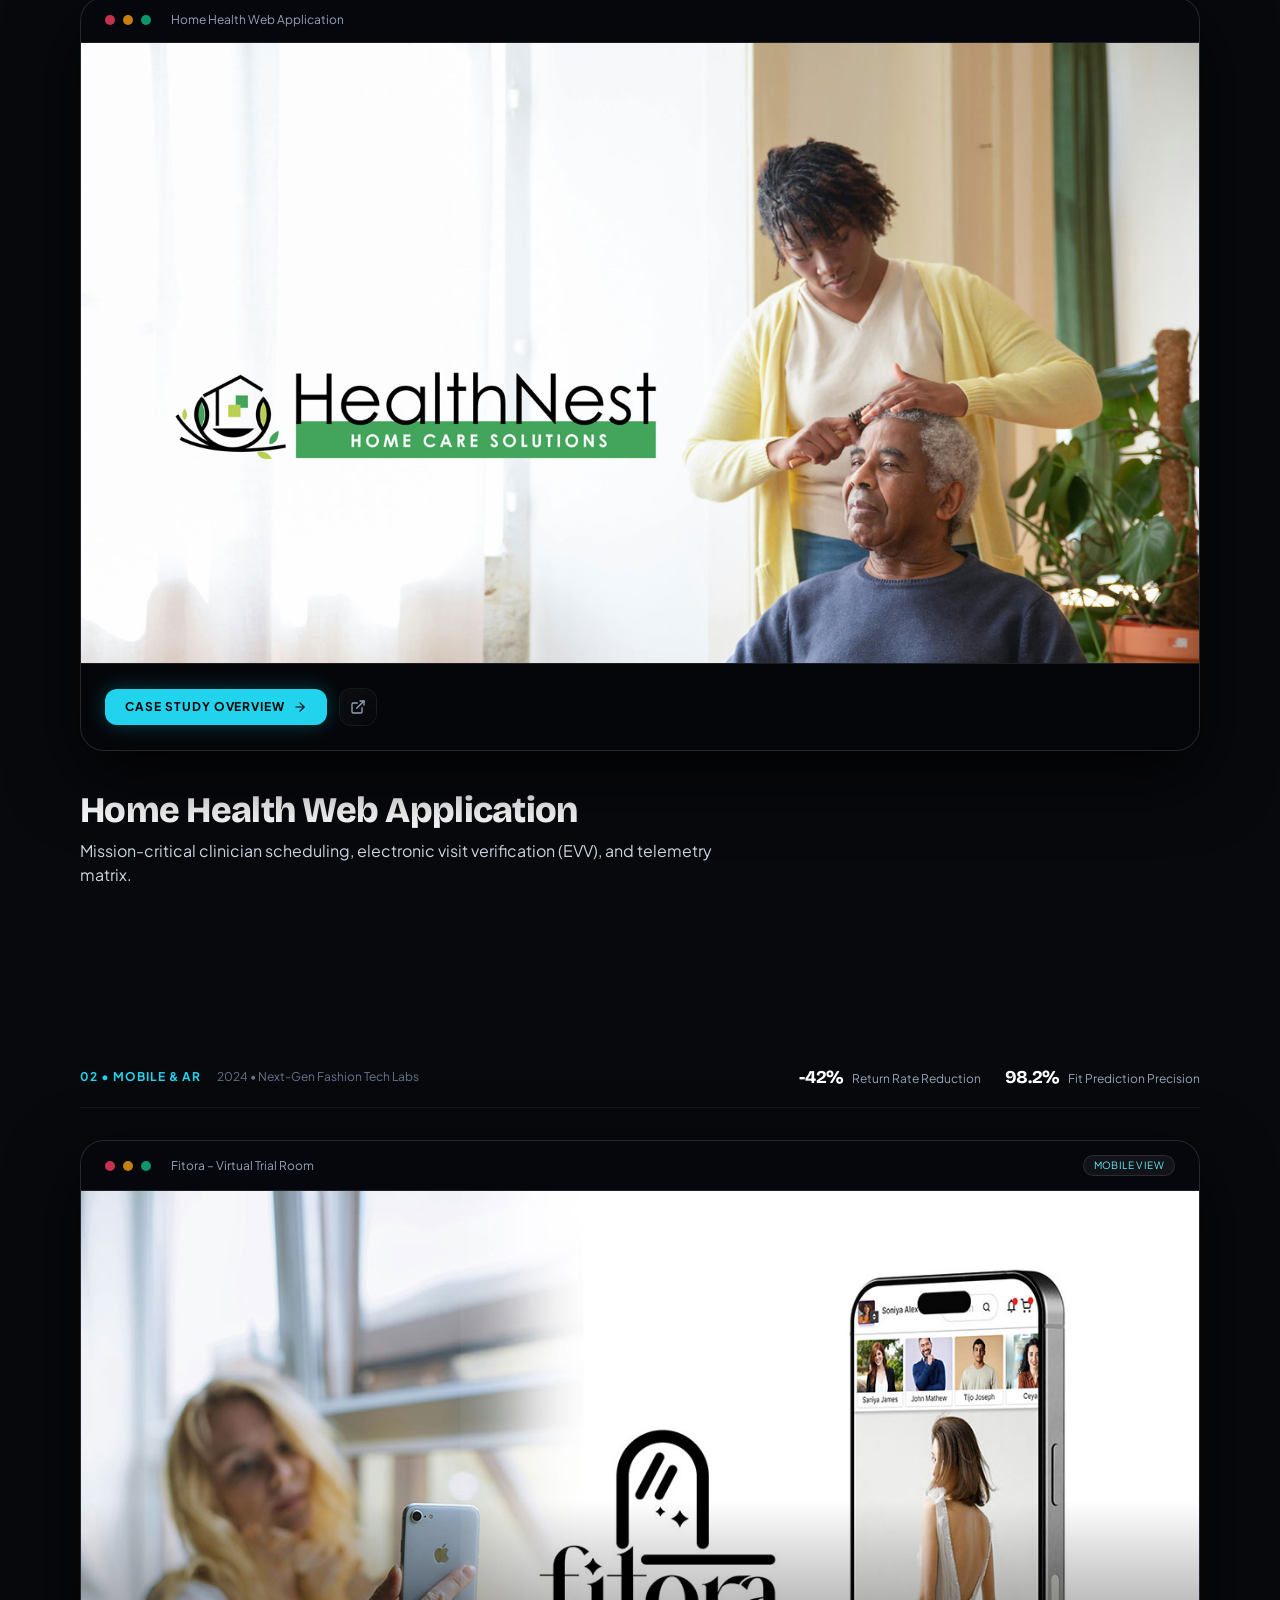
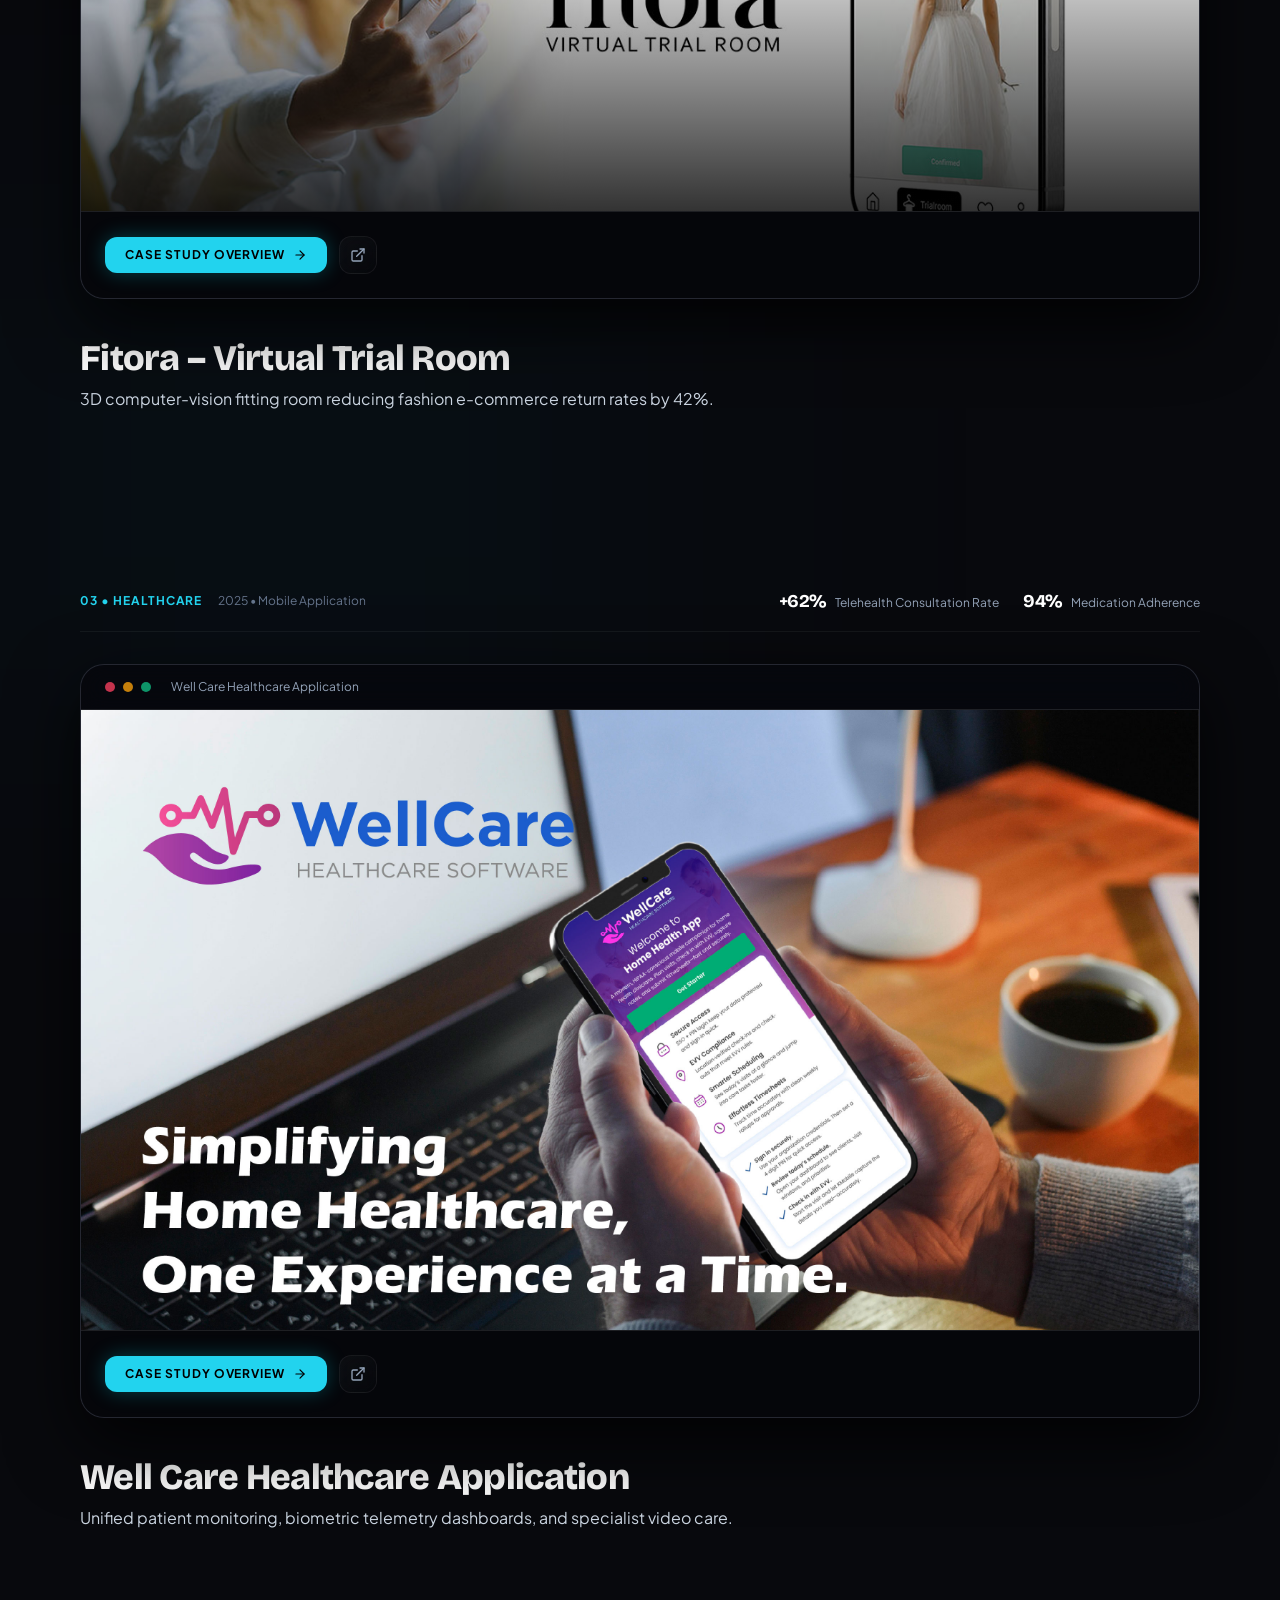
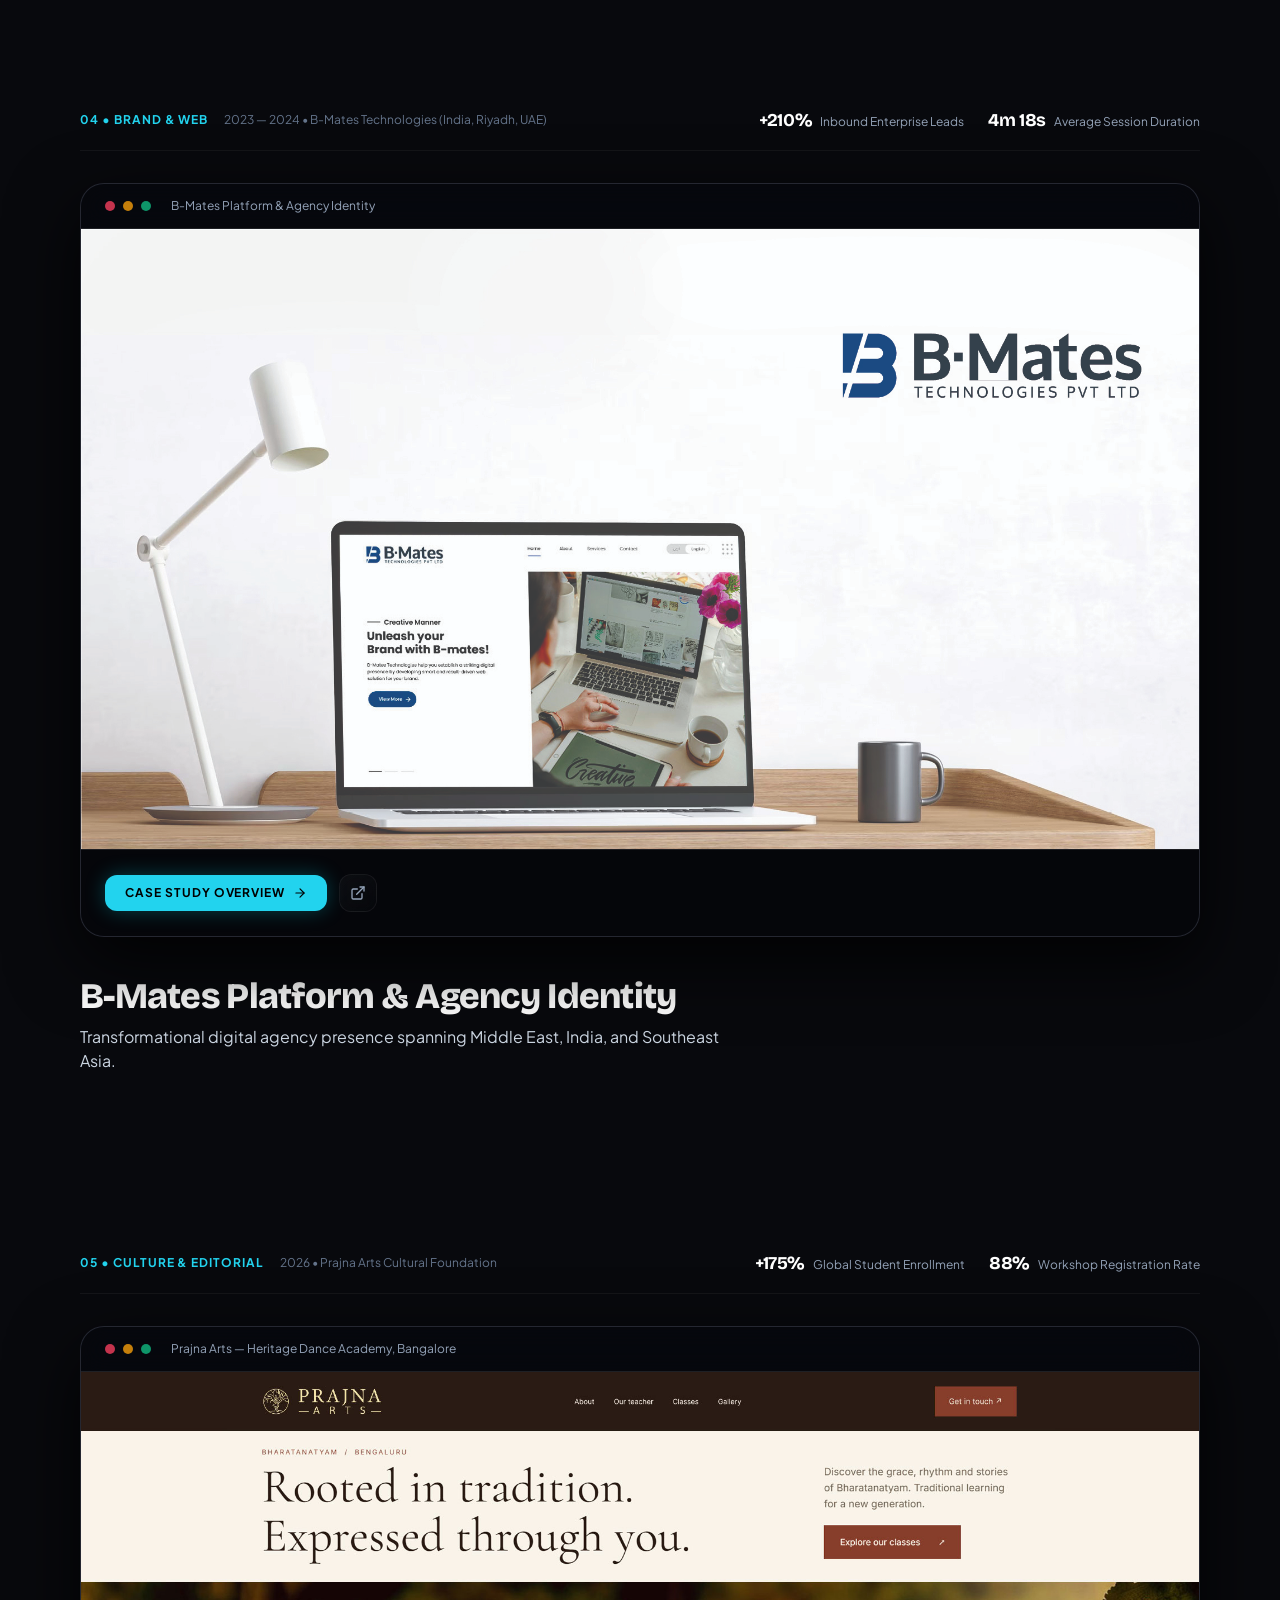
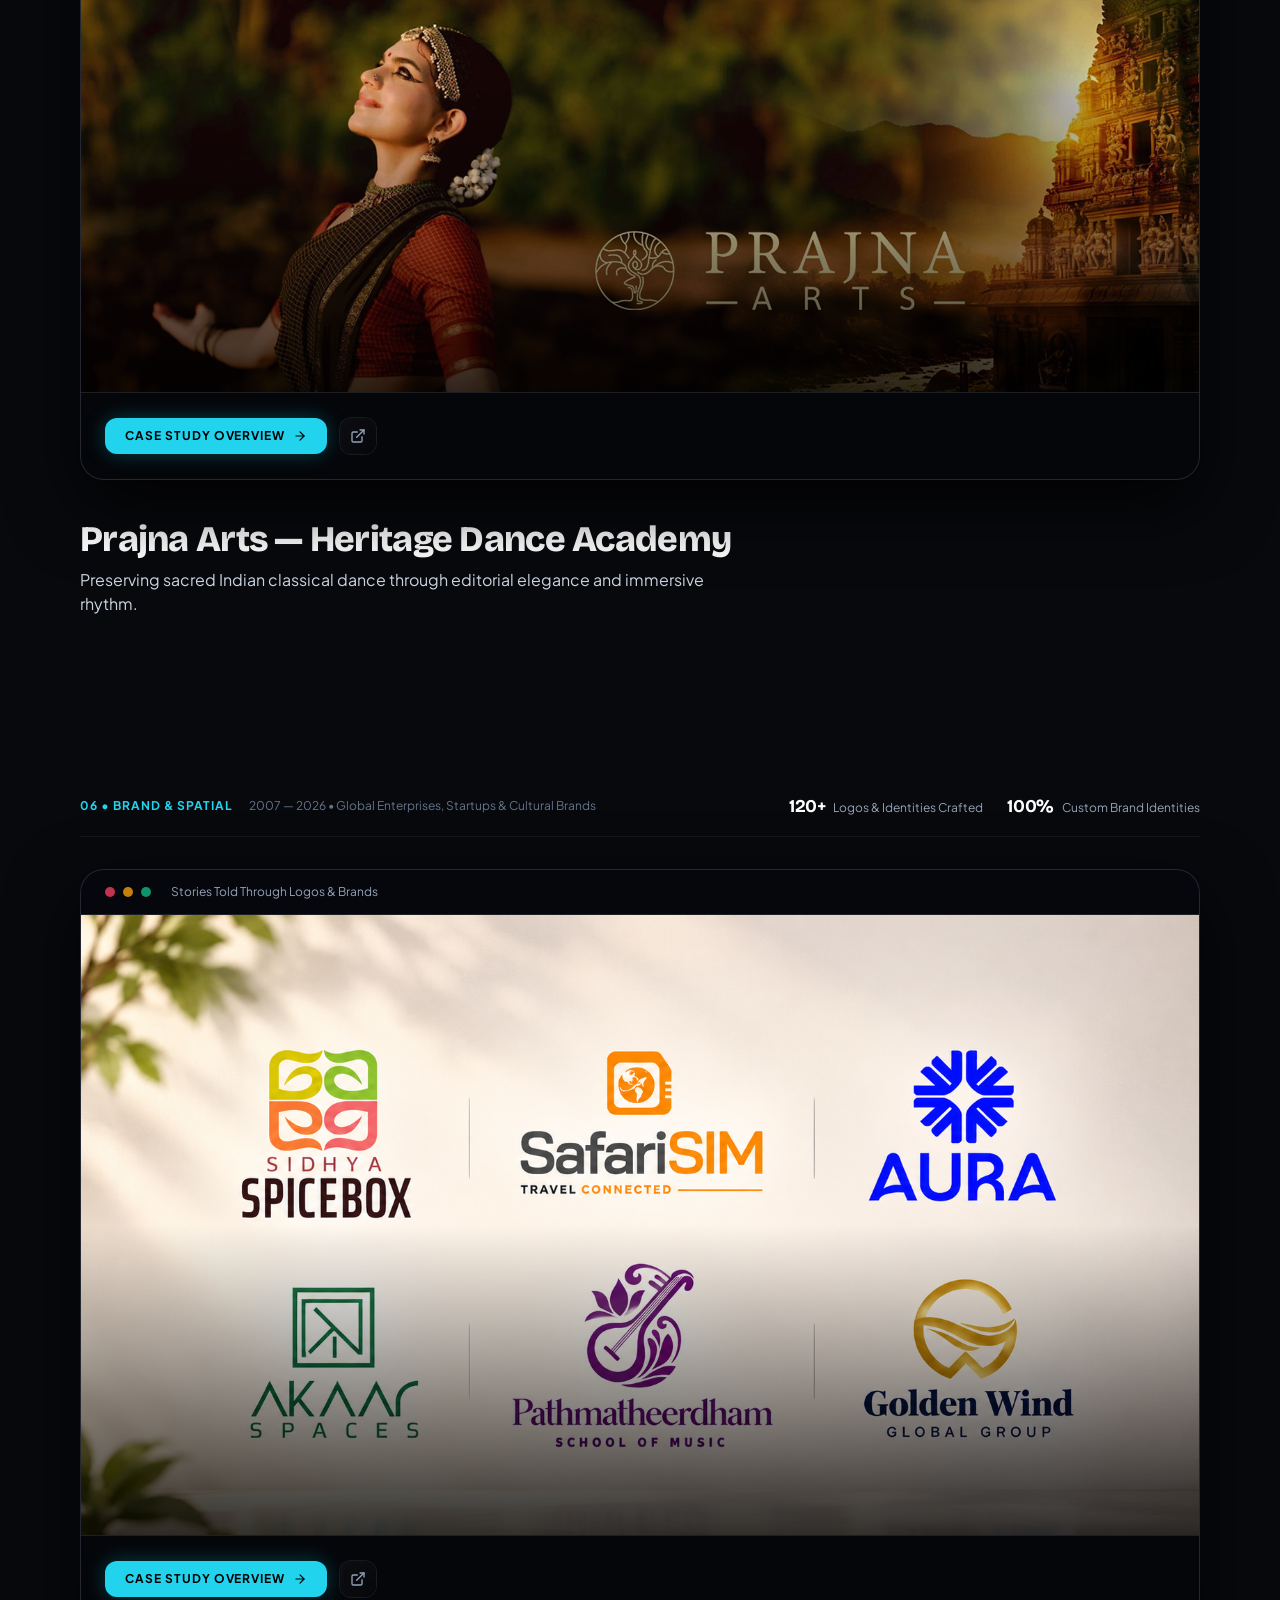
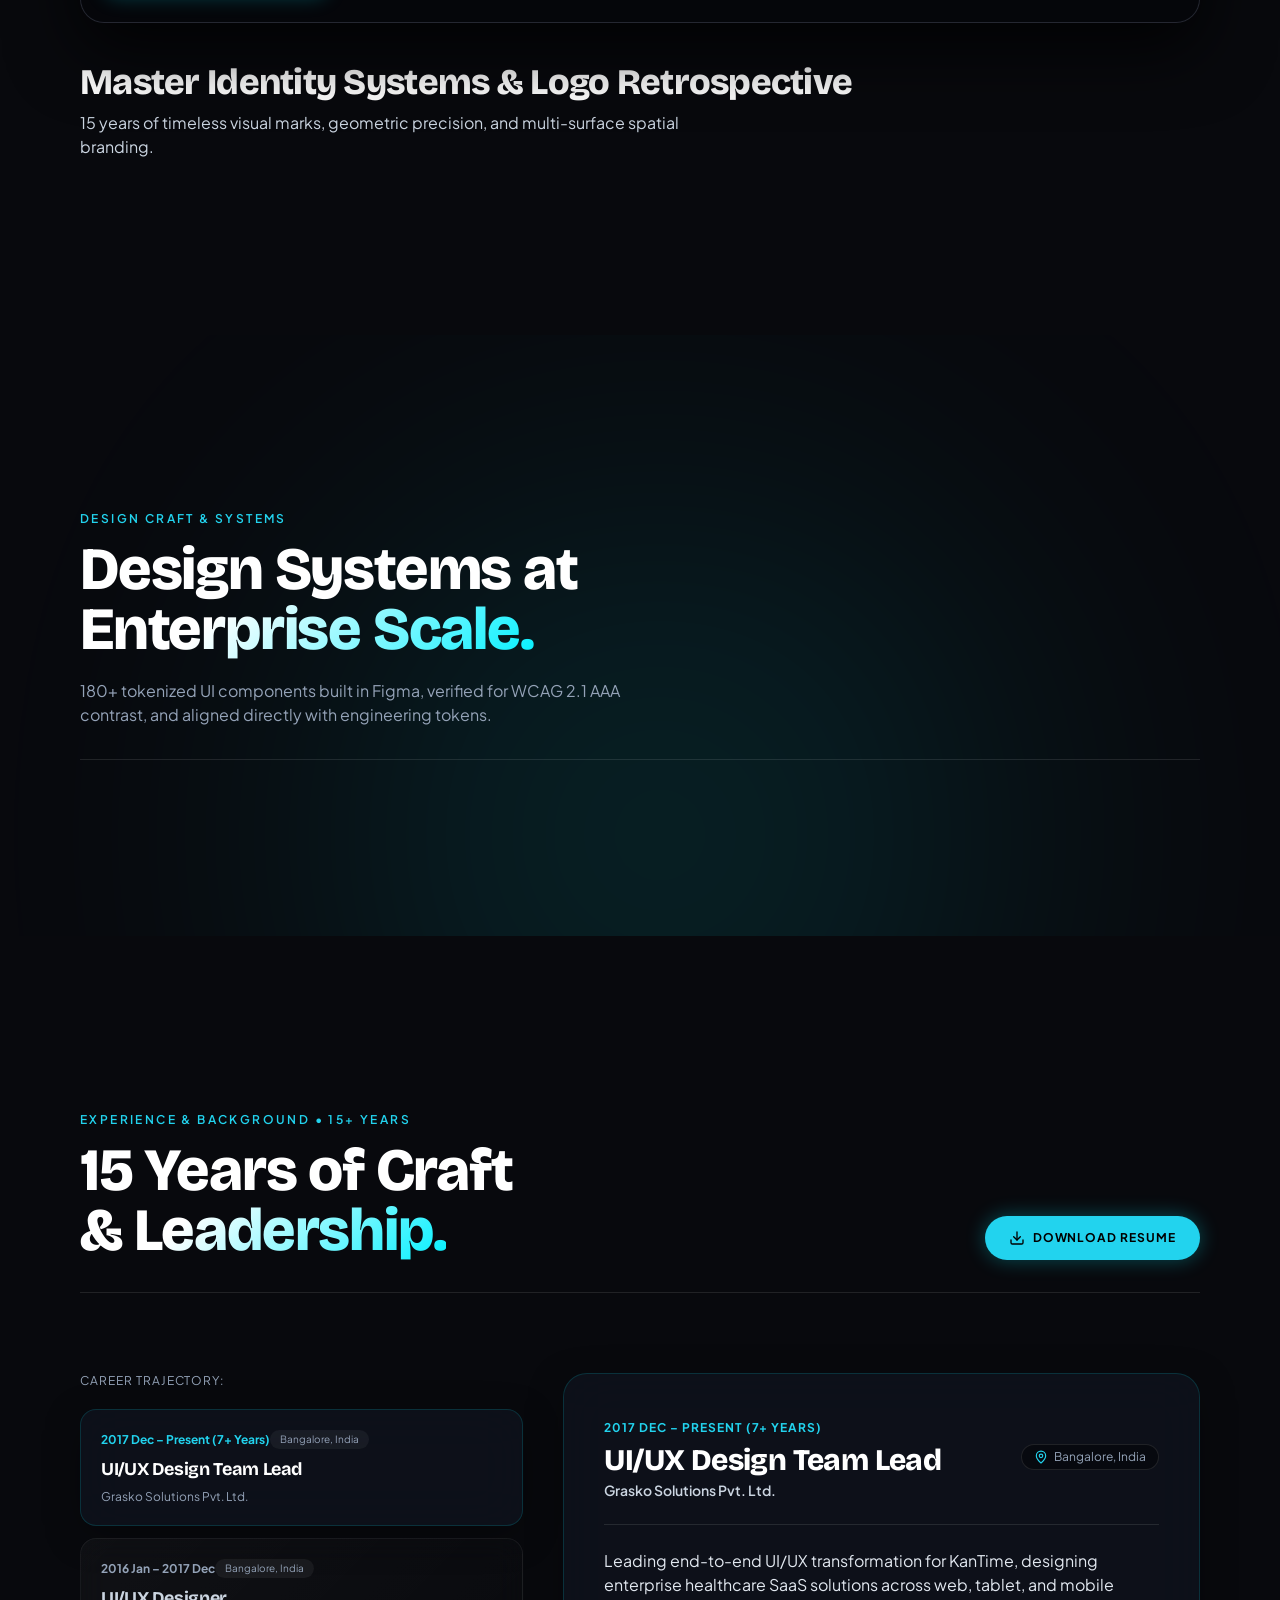
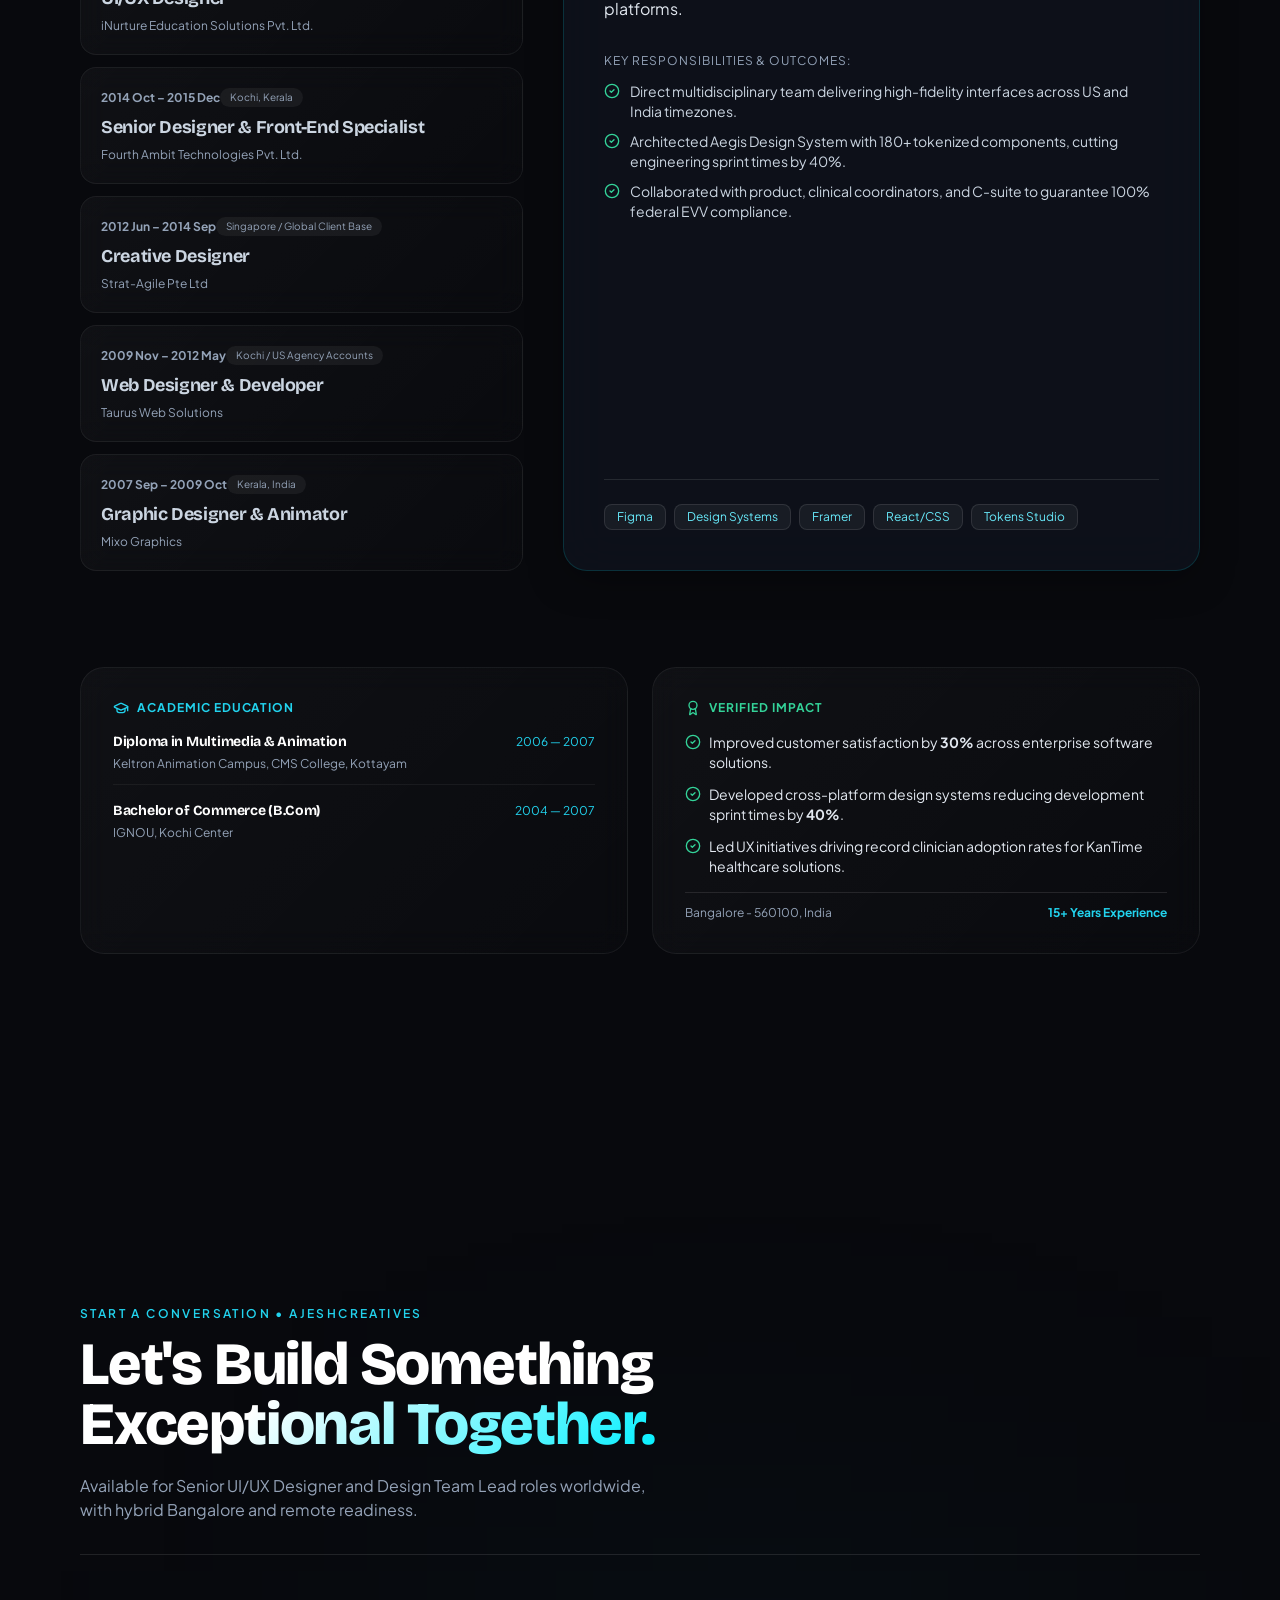
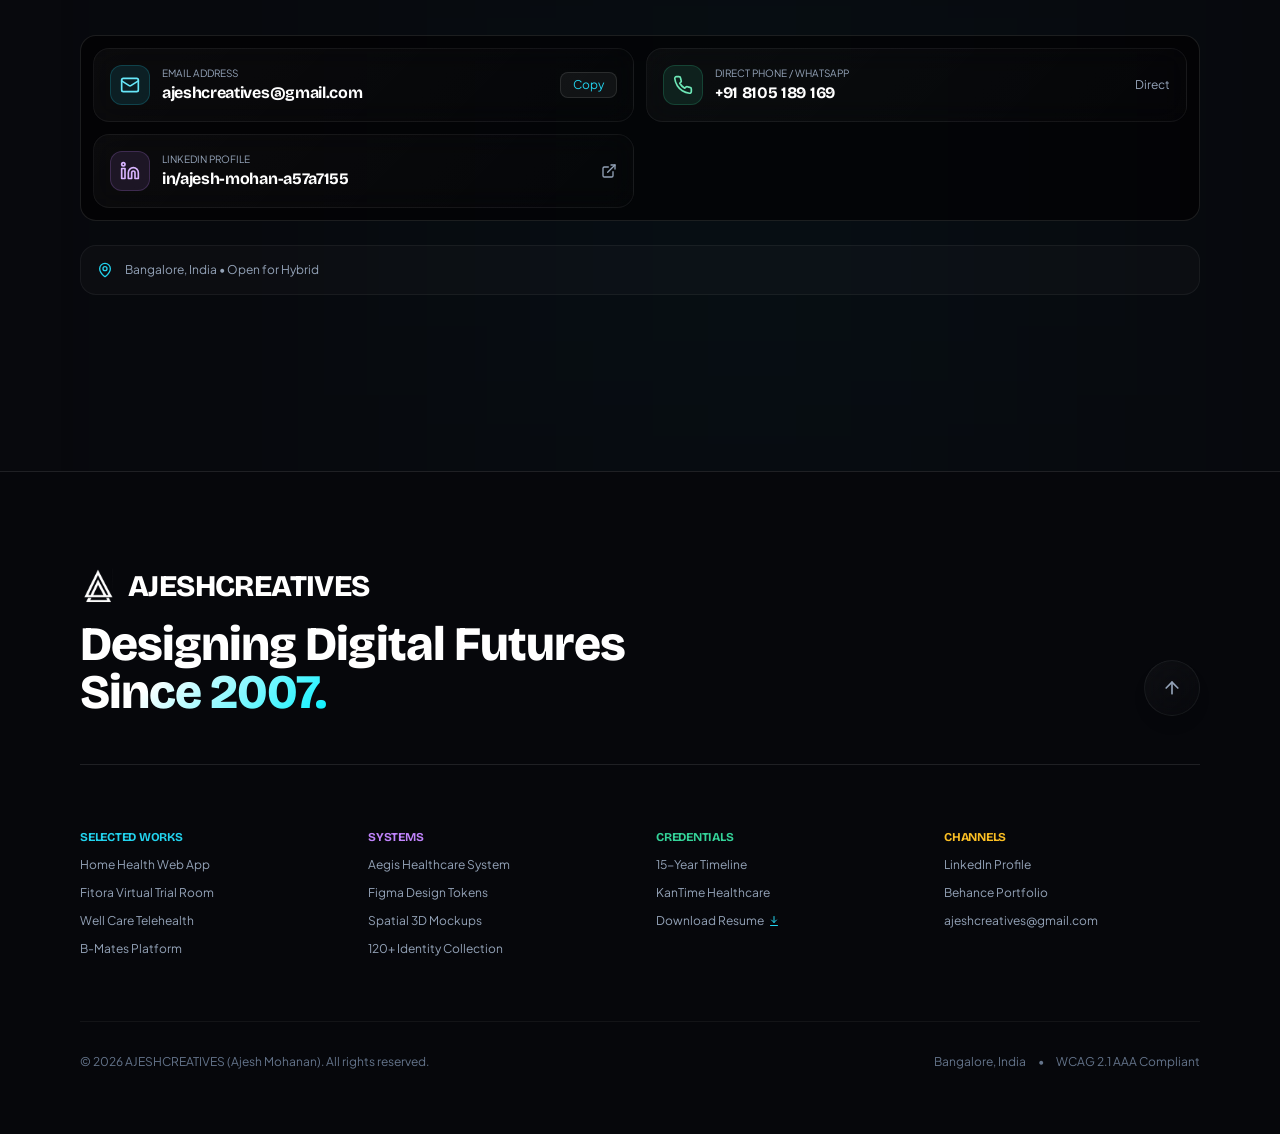
==== commit 932989ab: "Add files via upload" ====
--- a/index.html
+++ b/index.html
@@ -319,7 +319,7 @@
 </div>
 </div>
 </article>-->
-<article class="flex flex-col gap-8 group" id="brand-spatial">
+<article class="flex flex-col gap-8 group">
 <div class="flex flex-col sm:flex-row sm:items-center justify-between gap-4 pb-4 border-b border-white/5">
 <div class="flex items-center gap-4 flex-wrap"><span class="text-xs font-sans uppercase tracking-wider text-cyan-400 font-bold">06 • Brand &amp; Spatial</span><span class="text-xs text-slate-500 font-sans">2007 — 2026 • Global Enterprises, Startups &amp; Cultural Brands</span>
 </div>
